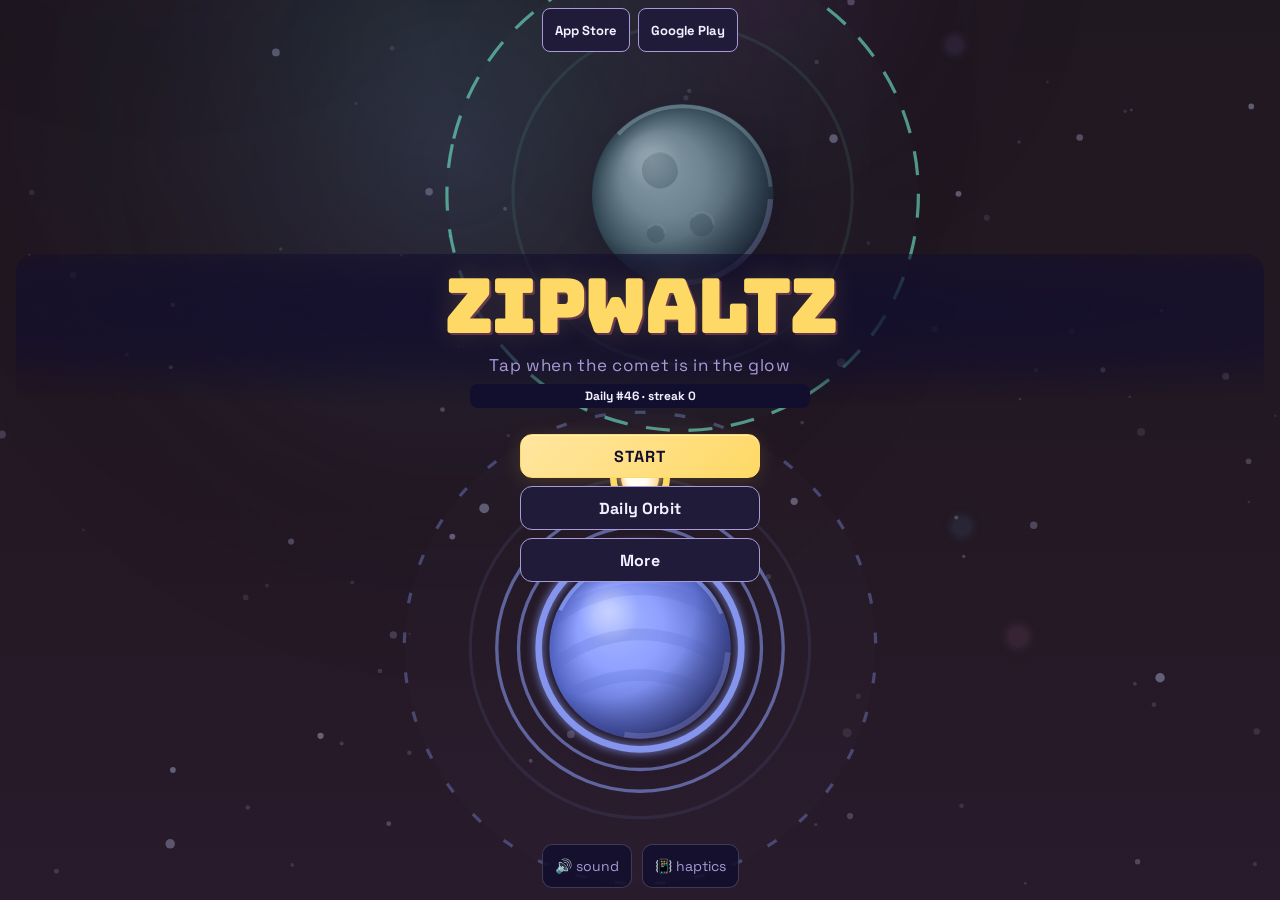
==== duel/index.html @ a34a9211 "Add the Zipwaltz duel page at /duel/ (built from slingshot-planet ca82e92) Co-Authored-By: Claude Op" ====
<!DOCTYPE html>
<html lang="en">
<head>
<meta charset="UTF-8">
<meta name="viewport" content="width=device-width, initial-scale=1.0">
<title>Zipwaltz — thread the stars</title>
<link rel="preconnect" href="https://fonts.googleapis.com">
<link href="https://fonts.googleapis.com/css2?family=Bungee&family=Space+Grotesk:wght@400;500;700&display=swap" rel="stylesheet">
<style>
  :root{
    --ink:#120E2E; --ink2:#2E1A4F;
    --gold:#FFD966; --rose:#FF6E8A; --mint:#6EE7C8; --peri:#8FA0FF; --apricot:#FFB25E;
    --void:#FF3D81;
    --text:#F3EFFF; --dim:#A99CD6;
    /* S1: robust system-font fallback stacks so the game stays readable when the web fonts are blocked/offline. */
    --font-display:'Bungee', ui-sans-serif, system-ui, 'Segoe UI', Roboto, Helvetica, Arial, sans-serif;
    --font-body:'Space Grotesk', ui-sans-serif, system-ui, 'Segoe UI', Roboto, Helvetica, Arial, sans-serif;
  }
  *{margin:0;padding:0;box-sizing:border-box}
  html,body{height:100%;overflow:hidden;background:var(--ink)}
  body{font-family:var(--font-body);color:var(--text);-webkit-user-select:none;user-select:none}
  #game{display:block;width:100vw;height:100vh;touch-action:none;cursor:pointer;-webkit-tap-highlight-color:transparent}

  #gameUI{position:fixed;pointer-events:none;container-type:size;overflow:hidden}
  [hidden]{display:none!important}
  /* Screen-reader-only status line: off screen, never a pointer or focus target. */
  .sr-only{position:absolute;width:1px;height:1px;margin:-1px;padding:0;overflow:hidden;clip:rect(0 0 0 0);clip-path:inset(50%);white-space:nowrap;border:0;pointer-events:none}
  .overlay{position:absolute;top:0;right:0;bottom:max(64px,calc(env(safe-area-inset-bottom) + 52px));left:0;display:flex;
    flex-direction:column;align-items:center;justify-content:flex-start;pointer-events:auto;
    overflow:hidden;text-align:center;padding:16px;overflow-wrap:anywhere}
  .screen-content{width:100%;flex:1 1 auto;min-height:0;overflow-y:auto;touch-action:pan-y pinch-zoom}
  .action{display:block;margin:16px auto 0;min-width:44px;min-height:44px;max-width:100%;flex:0 0 auto;
    border:1px solid var(--gold);border-radius:12px;padding:8px 24px;background:linear-gradient(135deg,#FFE6A0,var(--gold));
    color:var(--ink);font:700 16px var(--font-body);letter-spacing:.06em;text-transform:uppercase;cursor:pointer;
    box-shadow:0 4px 20px rgba(255,217,102,.14),inset 0 1px 0 rgba(255,255,255,.45)}
  .action:focus-visible{outline:2px solid var(--mint);outline-offset:2px}
  /* Dialog headings take focus on open for screen readers (A-SR11); they are not controls. */
  #settingsHeading:focus,#statsHeading:focus,#hangarHeader:focus,#moreHeading:focus{outline:none}

  .title{font-family:var(--font-display);font-size:clamp(28px,14cqw,76px);line-height:.95;
    color:var(--gold);letter-spacing:-.035em;text-shadow:0 0 28px rgba(255,217,102,.16), 2px 2px 0 rgba(255,110,138,.3)}
  .planet-label{margin-top:8px;font-size:11px;letter-spacing:.34em;color:var(--gold)}
  .keyboard-hint{animation:none;color:var(--dim)!important;font-weight:400}
  @media (hover:none) and (pointer:coarse){
    .keyboard-hint{display:none}
  }
  #retry.not-ready{opacity:.45}
  /* Supporter Pack: badge on the result card and a one-time thank-you. Looks only. */
  #supporterBadge{display:inline-block;margin-top:6px;padding:3px 10px;border-radius:999px;border:1px solid rgba(255,217,102,.55);
    color:var(--gold);font:700 12px/1.3 var(--font-body);letter-spacing:.04em;background:rgba(255,217,102,.08)}
  #supporterThanks{position:absolute;left:50%;top:40%;transform:translate(-50%,-50%);z-index:7;
    pointer-events:none;max-width:calc(100% - 32px);padding:10px 16px;border-radius:12px;border:1px solid rgba(255,217,102,.6);
    background:#120E2E;color:#F3EFFF;font:700 14px/1.35 var(--font-body);text-align:center}
  .flight-rules{margin:14px auto 0;max-width:320px;font-size:12px;line-height:1.5;color:var(--dim);text-align:left}
  .flight-rules summary{min-height:44px;display:flex;align-items:center;justify-content:center;cursor:pointer;list-style:none;color:var(--peri);border-top:1px solid rgba(143,160,255,.2)}
  .flight-rules summary::after{content:" +";margin-left:8px}
  .flight-rules[open] summary::after{content:" −"}
  .flight-rules summary:focus-visible{outline:2px solid var(--mint);outline-offset:-2px}
  .flight-rules p{margin:4px 8px 10px}
  /* The rules text wraps to the title card's width instead of widening it: without this, opening
     "Scoring & flight" raised the card's max-content width and the title grid widened the menu buttons. */
  #moreScreen .flight-rules p{contain:inline-size}
  .subtitle{margin-top:12px;font-size:clamp(12px,3.6cqw,17px);color:var(--dim);letter-spacing:.04em}
  .how{margin-top:20px;font-size:clamp(12px,4cqw,18px);line-height:1.6;font-weight:700;color:var(--text)}
  /* Rank and mission text sit on ink. Words and counts back up the ✦ mark. No motion. */
  #metaStrip{margin:8px auto 0;max-width:340px;padding:4px 8px;border-radius:8px;
    background:#120E2E;color:#F3EFFF;font-size:12px;line-height:1.35;font-weight:700;
    white-space:pre-line}
  #dailyStrip{margin:8px auto 0;max-width:340px;padding:4px 8px;border-radius:8px;
    background:#120E2E;color:#F3EFFF;font-size:12px;line-height:1.35;font-weight:700;
    white-space:pre-line}
  #shareClip[hidden]{display:none}
  #clipStatus{font:600 14px/1.2 'Space Grotesk',sans-serif;text-align:center;margin-top:8px}
  #clipStatus[hidden]{display:none}
  #daily,#more,#duelSkip,#moreBack,#share,#shareClip,#shareCardOption,#shareClipOption,#openStats,#openSettings,#openSettingsResult,#settingsBack,#statsBack{text-transform:none;letter-spacing:.01em}
  .settings-row{display:block;width:100%;min-height:44px;margin-top:8px;padding:8px 12px;border-radius:10px;cursor:pointer;
    border:1px solid #A99CD6;background:#120E2E;color:#F3EFFF;font:700 14px var(--font-body);text-align:left}
  /* Seven settings rows fit a 320x568 screen without scrolling: a slightly tighter gap on short screens. */
  @media (max-height:600px){ .settings-row{margin-top:6px} }
  .settings-row:focus-visible,#openStats:focus-visible,#openSettings:focus-visible,#openSettingsResult:focus-visible{outline:2px solid var(--mint);outline-offset:2px}
  #statsList{margin:0;white-space:pre-line;color:#F3EFFF;font-weight:700;font-size:14px;line-height:1.7;text-align:left}
  #shareToast{position:absolute;left:50%;bottom:max(72px,calc(env(safe-area-inset-bottom) + 60px));
    transform:translateX(-50%);z-index:6;pointer-events:none;padding:8px 14px;border-radius:10px;
    background:#120E2E;color:#F3EFFF;font:700 14px var(--font-body)}
  .blink{margin-top:24px;font-size:clamp(12px,3.4cqw,16px);color:var(--text);animation:blink 1.2s steps(2) infinite}
  @keyframes blink{50%{opacity:.25}}
  /* Batch C: a subtle scrim keeps the title readable over drifting background planets. */
  #titleScreen .screen-content{border-radius:18px;
    background:radial-gradient(130% 72% at 50% 34%, rgba(18,14,46,.92), rgba(18,14,46,.62) 46%, rgba(18,14,46,0) 82%)}
  #versionLabel{margin-top:10px;font-size:11px;letter-spacing:.12em;color:var(--dim);cursor:pointer;pointer-events:auto}
  /* Diagnostic FPS sits under the HUD's right column (BEST), sharing the HUD padding
     contract, so it can never cover BEST or the score column (max 72%). */
  #fpsReadout{position:absolute;top:calc(var(--hud-pad-y) + var(--best-line) + 4px);right:var(--hud-pad-x);z-index:20;pointer-events:auto;line-height:1.3;
    font-family:var(--font-body);font-size:11px;letter-spacing:.04em;color:var(--dim);
    background:rgba(18,14,46,.72);padding:2px 6px;border-radius:6px}

  #gameUI{--hud-pad-y:12px;--hud-pad-x:16px;--best-line:18px}
  #hud{position:absolute;top:0;left:0;right:0;display:flex;justify-content:space-between;align-items:flex-start;
    padding:var(--hud-pad-y) var(--hud-pad-x);pointer-events:none}
  #score{font-family:var(--font-display);font-size:clamp(24px,10cqw,48px);color:var(--text);
    text-shadow:0 2px 8px rgba(18,14,46,.9);font-variant-numeric:tabular-nums}
  #combo{font-family:var(--font-display);font-size:clamp(12px,4.5cqw,22px);color:var(--gold);min-height:1.4em}
  /* Tier color is backed up by glyph and size. The chip keeps dimmed text on ink. */
  #combo:not(:empty){display:inline-block;padding:0 4px;border-radius:4px;background:#120E2E;text-shadow:0 1px 0 #120E2E}
  #combo[data-tier="white"]{color:#FFFFFF}
  #combo[data-tier="white"]::before{content:'● '}
  #combo[data-tier="gold"]{color:#FFD966;font-size:clamp(13px,5cqw,25px)}
  #combo[data-tier="gold"]::before{content:'▲ '}
  #combo[data-tier="pink"]{color:#FFD0DC;font-size:clamp(15px,5.6cqw,28px)}
  #combo[data-tier="pink"]::before{content:'✦ '}
  #hud > div:first-child{min-width:0;max-width:72%}
  #height{font-family:var(--font-body);font-size:12px;color:var(--mint);min-height:1em;letter-spacing:.02em;
    text-shadow:0 0 4px #120E2E, 0 1px 0 #120E2E}
  #hint{font-family:var(--font-body);font-size:11px;line-height:1.15;color:var(--dim);margin-top:2px;
    text-shadow:0 0 4px #120E2E, 0 1px 0 #120E2E}
  /* Flick hint (1.3): one time, after the first miss. Low on the playfield, clear of the HUD. Not a control. */
  #flickHint{position:absolute;left:50%;transform:translateX(-50%);bottom:22%;max-width:calc(100% - 32px);
    font-family:var(--font-body);font-weight:700;font-size:12px;line-height:1.2;white-space:nowrap;
    color:#F3EFFF;background:rgba(18,14,46,.92);border:1px solid rgba(110,231,200,.8);border-radius:6px;
    padding:3px 8px;text-shadow:0 1px 0 #120E2E;pointer-events:none}
  /* T1 tutorial: the current beat's line and Skip, low on the playfield (beat 1: higher, see below). */
  #tutorialCue{position:absolute;left:50%;transform:translateX(-50%);bottom:14%;max-width:calc(100% - 32px);
    display:flex;align-items:center;gap:8px;width:max-content;font-family:var(--font-body);font-weight:700;font-size:14px;line-height:1.25;
    color:#F3EFFF;background:rgba(18,14,46,.92);border:1px solid rgba(110,231,200,.8);border-radius:8px;
    padding:6px 6px 6px 12px;text-shadow:0 1px 0 #120E2E;pointer-events:none}
  #tutorialCue[hidden]{display:none}
  #tutorialCue[data-beat="1"]{top:30%;bottom:auto} /* beat 1: above the starting orbit and the arc label on the glow */
  /* B4c duel: the challenge line on the title and the sprint clock in the HUD. */
  #duelStrip{margin-top:8px;font-family:var(--font-body);font-weight:700;font-size:14px;line-height:1.3;color:#FFD2A8;
    text-align:center;overflow-wrap:anywhere}
  #duelLead{font-family:var(--font-body);font-weight:700;font-size:13px;color:#FF9FB0}
  #duelLead[data-ahead="1"]{color:#6EE7C8}
  #duelClock{font-family:var(--font-body);font-weight:700;font-size:14px;color:#FFD2A8;font-variant-numeric:tabular-nums}
  #tutorialText{flex:1 1 auto;min-width:0;overflow-wrap:anywhere}
  #tutorialSkip{flex:0 0 auto}
  html:not([lang="en"]) #moreScreen .more-actions #howToPlay{white-space:normal;line-height:1.15}
  #tutorialSkip{pointer-events:auto;font:inherit;font-size:13px;color:#F3EFFF;background:transparent;
    border:1px solid rgba(243,239,255,.5);border-radius:6px;padding:6px 12px;min-height:44px;min-width:44px;white-space:nowrap;cursor:pointer}
  /* Quiet early notice only. No pulse. Sits under the hint and does not take pointer or focus. */
  #voidCue{display:inline-block;margin-top:3px;padding:1px 6px;border-radius:5px;max-width:100%;
    font-family:var(--font-body);font-weight:700;font-size:11px;line-height:1.15;letter-spacing:.02em;
    color:#F3EFFF;background:rgba(18,14,46,.92);border:1px solid rgba(255,61,129,.9);
    text-shadow:0 1px 0 #120E2E;pointer-events:none;white-space:nowrap}
  /* Control clearance measures the possible warning before cue visibility changes. */
  #hud.reserve-void #voidCue[hidden]{display:inline-block!important;visibility:hidden}
  #best{font-size:13px;color:var(--dim);text-align:right}
  /* Same ink halo as #hint: --dim BEST stays readable when a bright planet drifts behind it. */
  #hud #best{text-shadow:0 0 4px #120E2E, 0 1px 0 #120E2E}
  /* Checkpoint chip. Words plus a diamond; #F3EFFF on #120E2E is about 15:1. Not a control. */
  #checkpointHud,#checkpointResult{order:7;font-family:var(--font-body);font-weight:700;font-size:12px;line-height:1.3;
    color:#F3EFFF;background:#120E2E;border:1px solid #F3EFFF;border-radius:5px;padding:2px 6px;
    pointer-events:none;max-width:100%}
  #checkpointHud{display:inline-block;margin-top:3px}
  #checkpointResult{display:inline-block;margin-top:6px}
  #checkpointHud::before,#checkpointResult::before{content:"◆ "}
  #hangar{text-transform:none;letter-spacing:.01em;min-width:44px;min-height:44px}
  #hangarBack{text-transform:none;letter-spacing:.01em;min-width:44px;min-height:44px}
  /* Hangar copy sits on ink. ✦ is backed up by the word stardust in the button name. */
  #hangarHeader{margin:0 0 8px;padding:6px 8px;border-radius:8px;background:#120E2E;color:#F3EFFF;
    font-size:14px;line-height:1.35;font-weight:700}
  #hangarList{display:flex;flex-direction:column;gap:6px;text-align:left}
  .hangar-note{margin:4px 0;color:#F3EFFF;font-size:12px;line-height:1.3;font-weight:700}
  /* 1.5 lane 23: the theme preview is a mini run sky. Hover or focus redraws it; it never buys or equips. */
  .hangar-preview{margin:0 0 6px}
  #hangarPreviewCanvas{display:block;width:100%;max-width:none;height:auto;aspect-ratio:240/72;border-radius:8px;border:1px solid #A99CD6;margin:0 auto}
  .hangar-kind{margin-top:8px;color:#F3EFFF;font-size:11px;font-weight:700;letter-spacing:.14em;text-transform:uppercase}
  .hangar-row{display:flex;align-items:center;gap:8px;min-height:44px}
  .hangar-name{flex:1 1 auto;min-width:0;color:#F3EFFF;font-size:14px;line-height:1.3;font-weight:700}
  .hangar-gate,.hangar-cost{flex:0 0 auto;color:#F3EFFF;font-size:12px;line-height:1.3;font-weight:700}
  .hangar-act{flex:0 0 auto;min-width:72px;min-height:44px;padding:8px 12px;border-radius:10px;cursor:pointer;
    border:1px solid #FFD966;background:#211B3A;color:#F3EFFF;font:700 14px var(--font-body)}
  .hangar-act:disabled{background:#120E2E;border-color:#A99CD6;color:#F3EFFF;cursor:default}
  .hangar-act:focus-visible{outline:2px solid var(--mint);outline-offset:2px}
  #missionResults{white-space:pre-line;margin-top:6px;padding:6px 8px;border-radius:8px;
    background:#120E2E;color:#F3EFFF;font-weight:700}
  /* Corner chips sit on ink glass so --dim text stays >= 4.5:1 even over the brightest planet. */
  /* B7 browser duel page: store buttons at the top, off the playfield controls; hidden in the app and during a run. */
  #getApp{position:fixed;z-index:30;top:max(8px,env(safe-area-inset-top));left:50%;transform:translateX(-50%);display:flex;gap:8px}
  #getApp[hidden]{display:none}
  #getApp a{font-family:var(--font-body);font-weight:700;font-size:13px;color:#F3EFFF;text-decoration:none;
    background:#211B3A;border:1px solid var(--dim);border-radius:8px;padding:10px 12px;min-height:44px;box-sizing:border-box;display:flex;align-items:center;white-space:nowrap}
  #getApp a[data-first="1"]{border-color:#FFD966;color:#FFD966}
  #mute{position:absolute;bottom:max(12px,env(safe-area-inset-bottom));left:max(12px,env(safe-area-inset-left));
    min-width:44px;min-height:44px;pointer-events:auto;background:rgba(18,14,46,.86);
    border:1px solid rgba(255,255,255,.18);color:var(--dim);border-radius:10px;padding:8px 12px;
    font-family:var(--font-body);font-size:14px;cursor:pointer;z-index:5}
  #mute:hover{color:var(--text)}
  #mute:focus-visible{outline:2px solid var(--mint);outline-offset:2px}
  /* Title, results and Hangar only. Hidden during a run so it is not a second input. */
  #haptics{position:absolute;bottom:max(12px,env(safe-area-inset-bottom));left:calc(max(12px, env(safe-area-inset-left)) + 118px);
    min-width:44px;min-height:44px;pointer-events:auto;background:rgba(18,14,46,.86);
    border:1px solid rgba(255,255,255,.18);color:var(--dim);border-radius:10px;padding:8px 12px;
    font-family:var(--font-body);font-size:14px;cursor:pointer;z-index:5}
  #haptics:hover{color:var(--text)}
  #haptics:focus-visible{outline:2px solid var(--mint);outline-offset:2px}
  #pause{position:absolute;bottom:max(12px,env(safe-area-inset-bottom));right:max(12px,env(safe-area-inset-right));
    min-width:44px;min-height:44px;pointer-events:auto;z-index:5;border-radius:10px;
    background:#211B3A;border:1px solid var(--dim);color:var(--text);padding:8px 12px;cursor:pointer}
  #pause:focus-visible{outline:2px solid var(--mint);outline-offset:2px}

  .panel{background:linear-gradient(155deg,rgba(31,24,60,.98),rgba(18,14,46,.96));border:1px solid rgba(143,160,255,.28);border-radius:20px;
    width:100%;max-width:420px;min-width:0;margin-left:auto;margin-right:auto;padding:16px 20px;backdrop-filter:blur(6px);box-shadow:0 20px 60px rgba(0,0,0,.5)}
  .go-title{font-family:var(--font-display);font-size:clamp(18px,7cqw,34px);line-height:1.15;color:var(--rose);
    letter-spacing:.025em;text-shadow:0 2px 8px rgba(0,0,0,.4)}
  .go-score{font-family:var(--font-display);font-size:clamp(32px,16cqw,66px);line-height:1.1;color:var(--gold);margin-top:6px;font-variant-numeric:tabular-nums}
  .go-line{display:grid;gap:6px;margin-top:6px;color:var(--dim);font-size:clamp(12px,3.6cqw,17px)}
  .go-line b{color:var(--mint)}
  .newbest{margin-top:6px;font-family:var(--font-display);color:var(--mint);font-size:clamp(14px,4cqw,20px);
    animation:blink 1s steps(2) infinite}
  #gameOverScreen .blink{margin-top:12px}

  @container (max-height: 420px){
    .overlay{padding:8px 12px}
    .title{font-size:28px}
    .subtitle,.how,.blink{margin-top:6px;font-size:12px;line-height:1.2}
    .panel{padding:10px}
    .go-title{font-size:18px}
    .go-score{font-size:32px;margin-top:4px}
    .go-line{gap:3px;margin-top:4px;font-size:12px}
    .newbest{margin-top:4px;font-size:14px}
    .action{margin-top:8px;padding:6px 12px}
    #voidCue{margin-top:2px;padding:0 5px;font-size:11px}
  }
  @container (max-height: 280px){
    .overlay{padding:4px 8px}
    .title{font-size:20px}
    #titleScreen .title{font-size:11px;line-height:1;letter-spacing:0}
    #titleScreen .title br{display:none}
    #titleScreen .planet-label{display:none}
    #moreScreen .how{margin-top:2px;font-size:11px;line-height:1}
    #moreScreen .flight-rules{margin-top:8px}
    .subtitle,.how,.blink{margin-top:2px;font-size:11px;line-height:1.15}
    .panel{padding:6px 8px}
    .go-title{font-size:14px}
    .go-score{font-size:22px;margin-top:2px}
    .go-line{gap:2px;margin-top:2px;font-size:11px}
    .newbest{margin-top:2px;font-size:12px}
    .action{margin-top:4px;padding:4px 10px;font-size:14px}
    #score{font-size:18px;line-height:1}
    #combo{min-height:1em;line-height:1.1}
    #combo:empty{min-height:0}
    #hud{flex-direction:column;align-items:stretch;padding:4px 4px 0}
    #hud > div:first-child{display:contents;max-width:none}
    #score{order:1}
    #best{position:static;order:2;width:auto;max-width:100%;margin-top:2px;white-space:normal;font-size:11px;line-height:1.15;text-align:left}
    #combo{order:3;margin-top:2px}
    #combo:empty{margin-top:0}
    #height{order:4;margin-top:2px}
    #hint{order:5;margin-top:1px}
    #voidCue{order:6;display:block;width:max-content;max-width:100%;margin-top:4px;padding:2px 4px;font-size:11px;line-height:1.05;letter-spacing:0}
    #hud.reserve-void #voidCue[hidden]{display:block!important}
    #hud #best,#hud #height{display:none}
  }
  /* Without container queries/units (e.g. Chrome < 105) the cqw sizes above are dropped. Rebuild them from
     the fitted playfield: its width is min(100vw, 60vh) at the fixed 480x800 aspect, and its height is at most
     420px/280px when the viewport is that short or at most 252px/168px wide. Modern engines skip this block. */
  @supports not (container-type: inline-size){
    .title{font-size:clamp(28px,min(14vw,8.4vh),76px)}
    .subtitle{font-size:clamp(12px,min(3.6vw,2.16vh),17px)}
    .how{font-size:clamp(12px,min(4vw,2.4vh),18px)}
    .blink{font-size:clamp(12px,min(3.4vw,2.04vh),16px)}
    #score{font-size:clamp(24px,min(10vw,6vh),48px)}
    #combo{font-size:clamp(12px,min(4.5vw,2.7vh),22px)}
    .go-title{font-size:clamp(18px,min(7vw,4.2vh),34px)}
    .go-score{font-size:clamp(32px,min(16vw,9.6vh),66px)}
    .go-line{font-size:clamp(12px,min(3.6vw,2.16vh),17px)}
    .newbest{font-size:clamp(14px,min(4vw,2.4vh),20px)}
    @media (max-height: 420px),(max-width: 252px){
      .overlay{padding:8px 12px}
      .title{font-size:28px}
      .subtitle,.how,.blink{margin-top:6px;font-size:12px;line-height:1.2}
      .panel{padding:10px}
      .go-title{font-size:18px}
      .go-score{font-size:32px;margin-top:4px}
      .go-line{gap:3px;margin-top:4px;font-size:12px}
      .newbest{margin-top:4px;font-size:14px}
      .action{margin-top:8px;padding:6px 12px}
      #voidCue{margin-top:2px;padding:0 5px;font-size:11px}
    }
    @media (max-height: 280px),(max-width: 168px){
      .overlay{padding:4px 8px}
      .title{font-size:20px}
    #titleScreen .title{font-size:11px;line-height:1;letter-spacing:0}
    #titleScreen .title br{display:none}
    #titleScreen .planet-label{display:none}
    #moreScreen .how{margin-top:2px;font-size:11px;line-height:1}
    #moreScreen .flight-rules{margin-top:8px}
      .subtitle,.how,.blink{margin-top:2px;font-size:11px;line-height:1.15}
      .panel{padding:6px 8px}
      .go-title{font-size:14px}
      .go-score{font-size:22px;margin-top:2px}
      .go-line{gap:2px;margin-top:2px;font-size:11px}
      .newbest{margin-top:2px;font-size:12px}
      .action{margin-top:4px;padding:4px 10px;font-size:14px}
      #score{font-size:18px;line-height:1}
      #combo{min-height:1em;line-height:1.1}
      #combo:empty{min-height:0}
      #hud{flex-direction:column;align-items:stretch;padding:4px 4px 0}
      #hud > div:first-child{display:contents;max-width:none}
      #score{order:1}
      #best{position:static;order:2;width:auto;max-width:100%;margin-top:2px;white-space:normal;font-size:11px;line-height:1.15;text-align:left}
      #combo{order:3;margin-top:2px}
      #combo:empty{margin-top:0}
      #height{order:4;margin-top:2px}
      #hint{order:5;margin-top:1px}
      #voidCue{order:6;display:block;width:max-content;max-width:100%;margin-top:4px;padding:2px 4px;font-size:11px;line-height:1.05;letter-spacing:0}
      #hud.reserve-void #voidCue[hidden]{display:block!important}
      #hud #best,#hud #height{display:none}
    }
  }
  /* Batch C: keep Resume clear of the orbit area (comet + release arrow) while staying a 44px tap target. */
  #resumeScreen #resume{position:static;margin:0}
  /* F1b: no held card. The overlay stays transparent so the frozen world remains visible. */
  #resumeScreen{background:rgba(18,14,46,.6);gap:12px;justify-content:center}
  #resumeScreen #returnTitle.secondary{margin-top:12px;padding:10px 16px;background:rgba(18,14,46,.88);
    border:1.5px solid rgba(255,217,102,.7);color:#FFF4D6;box-shadow:none;font-size:15px;font-weight:600;
    letter-spacing:.04em}
  @media (prefers-reduced-motion: reduce){
    .blink,.newbest{animation:none}
  }
  /* L27: overlays fade and lift in (180 ms); a card closing back to the title or game fades out (120 ms). A replaced card is hidden at once. The hidden attribute, inert and
     aria-hidden still change at once; data-leaving only keeps the outgoing card drawn for its fade.
     Reduce Motion (OS) keeps the fade and drops the lift. Reduced effects (#gameUI.fx-reduced) is instant. */
  /* The lifted card starts at 85% so text behind it never reads through; Reduce Motion fades from 0 (ovInFade). */
  @keyframes ovIn{from{opacity:.85;transform:translateY(8px)}to{opacity:1;transform:none}}
  @keyframes ovInFade{from{opacity:0}to{opacity:1}}
  @keyframes ovOut{from{opacity:1;transform:none}to{opacity:0;transform:translateY(8px)}}
  @keyframes ovOutFade{from{opacity:1}to{opacity:0}}
  .overlay:not([hidden]){animation:ovIn 180ms ease-out backwards}
  .overlay[data-leaving]{display:flex!important;pointer-events:none;animation:ovOut 120ms ease-in forwards}
  @media (prefers-reduced-motion: reduce){
    .overlay:not([hidden]){animation-name:ovInFade}
    .overlay[data-leaving]{animation-name:ovOutFade}
  }
  #gameUI.fx-reduced .overlay:not([hidden]){animation:none}
  #gameUI.fx-reduced .overlay[data-leaving]{display:none!important}
  /* Final scorecard: steady hierarchy, without changing controls or game state. */
  #gameOverScreen .go-title{font-size:22px;font-size:clamp(16px,5cqw,22px);line-height:1.2}
  .result-score-label{margin-top:12px;color:var(--dim);font-size:11px;line-height:1.3;letter-spacing:.14em;font-weight:700}
  #gameOverScreen .go-score{margin-top:2px}
  #gameOverScreen .go-line{gap:12px;margin-top:10px}
  .result-best{font-size:14px;line-height:1.4}
  .result-goal{padding:8px 10px;border-radius:10px;background:rgba(110,231,200,.08);border:1px solid rgba(110,231,200,.28);
    color:var(--text);font-size:16px;line-height:1.35;font-weight:700}
  /* Details: everything else from the run, collapsed by default (1.2 prototype). */
  .result-details{margin-top:10px;text-align:center}
  .result-details > summary{display:inline-block;line-height:42px;box-sizing:border-box;min-height:44px;min-width:44px;
    padding:0 14px;border-radius:10px;cursor:pointer;color:var(--text);font-size:14px;font-weight:700;
    background:#211B3A;border:1px solid rgba(169,156,214,.55);list-style:none}
  .result-details > summary::-webkit-details-marker{display:none}
  .result-details > summary{white-space:nowrap}
  .result-cue{color:var(--mint);font-weight:600}
  .result-details > summary::after{content:" ▾";white-space:pre}
  .result-details[open] > summary::after{content:" ▴"}
  .result-details > summary:focus-visible{outline:2px solid var(--mint);outline-offset:2px}
  .result-metrics{display:grid;grid-template-columns:repeat(2,minmax(0,1fr));gap:8px}
  .result-metric{display:flex;flex-direction:column;align-items:center;gap:4px;min-width:0;padding:10px 6px;
    background:rgba(143,160,255,.045);border:1px solid rgba(143,160,255,.16);border-radius:10px}
  .result-metric-label{font-size:11px;line-height:1.3}
  .result-metric b{font-size:22px;line-height:1.2;font-variant-numeric:tabular-nums;overflow-wrap:anywhere}
  .result-breakdown{font-size:11px;line-height:1.5}
  #gameOverScreen .newbest{animation:none;padding:4px 8px;border-radius:8px;
    background:rgba(110,231,200,.07);font-size:14px;line-height:1.3}
  #gameOverScreen .blink{animation:none;font-size:11px;line-height:1.4;color:var(--dim)}
  .constellation-name{margin-top:8px;color:var(--gold);font-family:var(--font-display);font-size:14px;line-height:1.35;letter-spacing:.02em}
  /* 1.2 prototype: the name is one quiet line on the front card. 1.4: that line is the song title and the
     thumbnail under it is the replay, so both sit on the front card (the replay is tapped to skip). */
  #gameOverScreen .constellation-name{margin-top:4px;font-size:12px;opacity:.85;white-space:nowrap;overflow:hidden;text-overflow:ellipsis}
  #gameOverScreen .constellation-name:empty{display:none}
  /* Daily runs: "DAILY #N · RUN SCORE" on the label line, so it costs no height. */
  .result-daily{color:var(--text);text-transform:uppercase}
  .result-daily::after{content:" · ";color:var(--dim)}
  #constellationThumb{display:block;max-width:100%;height:auto;margin:8px auto 0;background:transparent}
  /* Result actions share one row so the card keeps its height on short phones. */
  #gameOverScreen{display:grid;grid-template-columns:repeat(3,auto);grid-template-rows:minmax(0,1fr) auto;
    justify-content:center;align-items:end;column-gap:8px}
  #gameOverScreen .screen-content{grid-column:1/-1;align-self:stretch}
  #gameOverScreen .action{margin:10px 0 0;padding:8px 14px;white-space:nowrap}
  @container (max-width:360px){
    #gameOverScreen{column-gap:8px}
    #gameOverScreen .action{padding:8px 10px;font-size:14px}
  }
  #hud > #best{line-height:var(--best-line)}
  /* iOS app: SwiftUI pins Customize at safe-area top + 10pt, about
     40pt tall, whenever no run is active (SlingshotPlanetApp.swift canCustomize).
     #gameUI already starts below the safe-area top, so menus reserve that bar here. */
  /* 56px is an ESTIMATE (10pt offset + ~40pt subheadline button + gap); Swift posts no
     geometry to the page, so there is no measured contract to read. */
  html.native-shell .overlay{padding-top:calc(16px + var(--native-top-bar,56px))}
  /* Results: keep the diagnostic FPS off the results card (Share lives on the card). */
  #gameOverScreen:not([hidden]) ~ #fpsReadout{visibility:hidden}
  /* 1.3 minimal title: logo, one line, the Daily streak, then Start, Daily and More in one column.
     Everything else lives on More. Targets stay >=44px; the buttons never change width with content. */
  #titleScreen{justify-content:center}
  #titleScreen .screen-content{flex:0 1 auto}
  #titleScreen .action{margin:8px auto 0;width:min(100%,240px)}
  #titleScreen #start{margin-top:16px}
  #moreScreen .more-actions{display:grid;grid-template-columns:repeat(2,minmax(0,1fr));gap:8px;width:100%;max-width:340px;margin:12px auto 0}
  #moreScreen .more-actions .action{margin:0;width:100%;max-width:none}
  #moreScreen .more-actions .action{padding:8px 6px;font-size:14px;white-space:nowrap}
  /* Short screens: More keeps every row on one screen (320x568) with tighter spacing. */
  @media (max-height:600px){
    #moreScreen .panel{padding:8px 10px}
    #moreScreen #metaStrip{margin-top:4px;line-height:1.25}
    #moreScreen #dailyDetail{margin-top:4px;font-size:12px;line-height:1.3}
    #moreScreen .flight-rules{margin-top:6px}
    #moreScreen .how{margin-top:6px;font-size:11px;line-height:1.3}
    #moreScreen .keyboard-hint{margin-top:4px}
    #moreScreen .more-actions{margin-top:8px;gap:6px}
    #moreScreen #versionLabel{margin-top:4px}
  }
  #hangar,#daily,#more,#duelSkip,#openStats,#openSettings{background:#211B3A;border-color:var(--dim);color:var(--text);box-shadow:none}
  @container (max-width:260px){
    #gameOverScreen{grid-template-columns:auto;row-gap:0}
  }
  /* 1.0 polish: short phones (375x667, 320x568) keep the whole result card on screen. */
  @container (max-height:700px){
    #constellationThumb{max-height:56px;width:auto;margin-top:4px}
    .constellation-name{margin-top:4px}
    .result-score-label{margin-top:6px}
    #gameOverScreen .go-score{font-size:clamp(28px,12cqw,48px);line-height:1.05}
    #gameOverScreen .go-line{gap:6px;margin-top:6px}
    .result-metric{padding:6px 4px;gap:2px}
    .result-metric b{font-size:18px}
    #missionResults{margin-top:4px;padding:4px 8px;line-height:1.3}
  }
  @container (max-height:600px){
    /* Simple results (1.2 prototype): room for the front name line plus NEW BEST at 320x568. */
    #gameOverScreen .constellation-name{margin-top:2px;line-height:1.2}
    .result-goal{padding:5px 10px}
    .result-details{margin-top:4px}
    #checkpointResult{margin-top:2px}
    #supporterBadge{margin-top:2px}
    /* Checkpoint run and Supporter together: the checkpoint note ("Checkpoint run · score x0.5")
       already labels the score, so "RUN SCORE" gives way. iOS 16+ and current browsers support :has(). */
    #gameOverScreen .panel:has(#checkpointResult:not([hidden])):has(#supporterBadge:not([hidden])) .result-score-label{display:none}
    #gameOverScreen .panel:has(#checkpointResult:not([hidden])):has(#supporterBadge:not([hidden])) .newbest{padding:0 6px}
    #constellationThumb{max-height:28px}
    #missionResults{line-height:1.2}
    #gameOverScreen .go-title{font-size:16px}
    #gameOverScreen .go-score{font-size:30px}
    .result-score-label{margin-top:2px}
    #gameOverScreen .go-line{gap:3px;margin-top:3px}
    #gameOverScreen .newbest{padding:2px 6px;font-size:12px}
    .result-metric{padding:4px}
    .result-metric b{font-size:16px}
    #gameOverScreen .blink{margin-top:4px}
    /* Short cards: "Tap Retry to play again" repeats the Retry button right below, so it gives way. */
    #gameOverScreen .blink{display:none}
  }
  /* The song title: the name ellipsizes; the tail (key and note count) always shows. */
  #gameOverScreen .song-title{display:flex;align-items:baseline;justify-content:center;min-width:0}
  #gameOverScreen .song-title .constellation-name{min-width:0;flex:0 1 auto}
  #gameOverScreen .song-tail{flex:0 0 auto;white-space:nowrap;font-family:var(--font-display);font-size:inherit}
  #gameOverScreen #finalScore{overflow:hidden;white-space:nowrap}
  /* Native share clip (#214): Share opens a two-option chooser above the button row, not a fourth button. */
  #gameOverScreen #shareChooser{position:absolute;left:50%;bottom:96px;transform:translateX(-50%);display:flex;flex-direction:column;gap:8px;width:min(220px,80%);z-index:3}
  #gameOverScreen #shareChooser[hidden]{display:none}
  #gameOverScreen #shareChooser .action{margin:0;width:100%}
  #gameOverScreen #shareClip{position:absolute;left:50%;bottom:96px;transform:translateX(-50%);width:min(220px,80%);margin:0;z-index:3}
  #gameOverScreen #shareClip[hidden]{display:none}
  #gameOverScreen #clipStatus{position:absolute;left:50%;bottom:62px;transform:translateX(-50%);margin:0;white-space:nowrap;z-index:3;font:600 13px/1.2 'Space Grotesk',sans-serif}
  /* The score and the replay sit side by side on every card: a hero row. The replay is 120 px tall on tall
     cards and 96 px on short ones (below). */
  #gameOverScreen .result-hero{display:flex;align-items:center;justify-content:center;gap:10px;margin-top:2px}
  #gameOverScreen .result-hero-score{flex:1 1 0;min-width:0;white-space:nowrap}
  #gameOverScreen #constellationThumb{display:block;flex:0 0 auto;width:auto;max-width:none;height:120px;max-height:120px;margin:0;border-radius:10px}
  @container (max-height:700px){
    #gameOverScreen .result-goal{padding:2px 10px}
    #gameOverScreen #constellationThumb{flex:0 0 auto;width:auto;max-width:none;height:96px;max-height:96px;margin:0}
    #gameOverScreen .result-best{font-size:12px;white-space:nowrap}
    #gameOverScreen #finalBestLabel{display:none}
    #gameOverScreen .result-best::before{content:"best"}
    #gameOverScreen .constellation-name{font-size:14px;opacity:1}
  }
  @container (max-height:420px){
    #gameOverScreen .go-title{font-size:18px}
    .result-score-label{margin-top:6px;font-size:11px}
    #gameOverScreen .go-line{gap:6px;margin-top:6px}
    .result-metric{padding:6px 4px;gap:2px}
    .result-metric b{font-size:18px}
    #gameOverScreen .newbest{font-size:12px;padding:2px 6px}
    #gameOverScreen .blink{margin-top:6px}
  }
  @container (max-height:280px){
    #gameOverScreen .go-title{font-size:12px}
    .result-score-label{margin-top:3px}
    #gameOverScreen .go-line{gap:3px;margin-top:3px}
    .result-metrics{grid-template-columns:minmax(0,1fr);gap:2px}
    .result-metric{flex-direction:row;justify-content:space-between;padding:2px 4px;border-radius:4px}
    .result-metric b{font-size:12px}
    .result-best,.result-metric-label,.result-breakdown{font-size:11px}
    #gameOverScreen .newbest{font-size:11px}
    #gameOverScreen .blink{margin-top:4px}
  }
  /* ---- 1.5 UI pass (2026-10-25): layout and labels only. No gameplay, save or ID changes. ---- */
  /* A. Results actions: Retry, Share and Settings are three equal columns with one gap and one height,
     aligned to the card's edges. The gear is text-presentation (U+FE0E), so iOS cannot draw a colour emoji. */
  #gameOverScreen{grid-template-columns:repeat(3,minmax(0,1fr));column-gap:8px}
  #gameOverScreen #retry,#gameOverScreen #share,#gameOverScreen #openSettingsResult{width:100%;min-width:0;max-width:none;margin:10px 0 0;padding:8px 4px;font-size:14px;white-space:nowrap;align-self:stretch}
  #gameOverScreen #share,#gameOverScreen #openSettingsResult{text-transform:none;letter-spacing:.01em}
  @container (max-width:260px){ #gameOverScreen{grid-template-columns:auto} }
  /* Sound and Haptics sit centred as one pair on the title, Hangar and results (both hidden during a run). */
  #chips{position:absolute;left:0;right:0;bottom:max(12px,env(safe-area-inset-bottom));z-index:5;
    display:flex;justify-content:center;align-items:flex-end;gap:10px;pointer-events:none}
  #chips > #mute,#chips > #haptics{position:static;left:auto;bottom:auto;pointer-events:auto}
  /* B. The constellation name gets its own line and wraps at word breaks; the key and catches sit on the next line, smaller. */
  #gameOverScreen .song-title{display:block;min-width:0}
  #gameOverScreen .song-title .constellation-name{white-space:normal;overflow:visible;text-overflow:clip;overflow-wrap:break-word;opacity:1}
  #gameOverScreen .song-tail{display:block;margin-top:2px;font-family:var(--font-body);font-size:11px;line-height:1.3;font-weight:700;letter-spacing:.02em;color:var(--dim);white-space:normal;overflow-wrap:break-word}
  /* C/D. Scrolling cards: the card is its own scroll box, so its rounded corners stay on screen at both ends.
     A soft edge shows only where there is more to scroll (class set by syncScrollFades). */
  #hangarScreen .screen-content,#settingsScreen .screen-content,#moreScreen .screen-content,#gameOverScreen .screen-content{overflow:visible;display:flex;flex-direction:column;min-height:0}
  /* The panel is the opaque card: background, border and 20px corners never move or fade. Only the inner
     .card-scroll scrolls, and only the scroller is masked. */
  #hangarScreen .panel,#settingsScreen .panel,#moreScreen .panel,#gameOverScreen .panel{flex:0 1 auto;min-height:0;max-height:100%;overflow:hidden;display:flex;flex-direction:column}
  #hangarScreen .card-scroll,#settingsScreen .card-scroll,#moreScreen .card-scroll,#gameOverScreen .card-scroll{flex:0 1 auto;min-height:0;overflow-y:auto;overscroll-behavior:contain;touch-action:pan-y}
  .card-scroll.fade-top{-webkit-mask-image:linear-gradient(to bottom,transparent,#000 22px);mask-image:linear-gradient(to bottom,transparent,#000 22px)}
  .card-scroll.fade-bottom{-webkit-mask-image:linear-gradient(to bottom,#000 calc(100% - 22px),transparent);mask-image:linear-gradient(to bottom,#000 calc(100% - 22px),transparent)}
  .card-scroll.fade-top.fade-bottom{-webkit-mask-image:linear-gradient(to bottom,transparent,#000 22px,#000 calc(100% - 22px),transparent);mask-image:linear-gradient(to bottom,transparent,#000 22px,#000 calc(100% - 22px),transparent)}
  /* E. Hangar theme preview: full list width, centred (the canvas keeps its 240:72 ratio). */
  #hangarPreviewCanvas{width:100%;max-width:none;margin:0 auto}
  /* F. Pause: the scrim dims the playfield; Resume, Sound and End run form one centred column of equal widths. */
  #resumeScreen > .action{margin:0;width:min(100%,240px)}
  #resumeScreen #returnTitle.secondary{white-space:nowrap;line-height:1.25}
  /* The scrim covers the whole viewport, edge to edge; the buttons keep clear of the bottom safe area. */
  #resumeScreen{bottom:0;padding-bottom:calc(16px + env(safe-area-inset-bottom))}
  #resumeScreen #pausedHeading{margin:0 0 4px}
  /* G. More: Settings spans the full row under Hangar and Stats; the Daily line matches the Rank block above it. */
  #moreScreen .more-actions #openSettings{grid-column:1/-1}
  #moreScreen #metaStrip,#moreScreen #dailyDetail{font-family:var(--font-body);font-size:12px;font-weight:700;line-height:1.3}
  /* The Daily line keeps its break: "... streak 0" then "New sky at ..." on the next line. */
  #moreScreen #dailyDetail{white-space:pre-line}
  /* H. The title panel starts above the ZIPWALTZ letters and holds them with padding. */
  #titleScreen .screen-content{padding:16px 12px 10px}
  @supports not (container-type:inline-size){
    #gameOverScreen .go-title{font-size:clamp(16px,min(5vw,3vh),22px)}
    @media (max-height:420px),(max-width:252px){
      #gameOverScreen .go-title{font-size:18px}
      .result-score-label{margin-top:6px;font-size:11px}
      #gameOverScreen .go-line{gap:6px;margin-top:6px}
      .result-metric{padding:6px 4px;gap:2px}
      .result-metric b{font-size:18px}
      #gameOverScreen .newbest{font-size:12px;padding:2px 6px}
      #gameOverScreen .blink{margin-top:6px}
    }
    @media (max-height:280px),(max-width:168px){
      #gameOverScreen .go-title{font-size:12px}
      .result-score-label{margin-top:3px}
      #gameOverScreen .go-line{gap:3px;margin-top:3px}
      .result-metrics{grid-template-columns:minmax(0,1fr);gap:2px}
      .result-metric{flex-direction:row;justify-content:space-between;padding:2px 4px;border-radius:4px}
      .result-metric b{font-size:12px}
      .result-best,.result-metric-label,.result-breakdown{font-size:11px}
      #gameOverScreen .newbest{font-size:11px}
      #gameOverScreen .blink{margin-top:4px}
    }
  }
  /* lane 31: Japanese uses system CJK fallbacks after the Latin web fonts (device check: WKWebView). */
  html:lang(ja){--font-display:'Bungee','Hiragino Sans','Hiragino Kaku Gothic ProN','Noto Sans JP','Yu Gothic',ui-sans-serif,system-ui,sans-serif;--font-body:'Space Grotesk','Hiragino Sans','Hiragino Kaku Gothic ProN','Noto Sans JP','Yu Gothic',ui-sans-serif,system-ui,sans-serif}
  /* lane 31: draft translations run longer than English. Non-English result text may wrap; English keeps its layout. */
  html:not([lang="en"]) #gameOverScreen .go-title,html:not([lang="en"]) .result-details > summary{white-space:normal;overflow-wrap:anywhere}
  html:not([lang="en"]) .result-details > summary{height:auto;line-height:1.25;padding:10px 0}
  html:not([lang="en"]) #gameOverScreen .action,html:not([lang="en"]) #gameOverScreen #retry,html:not([lang="en"]) #gameOverScreen #share,html:not([lang="en"]) #gameOverScreen #openSettingsResult{white-space:normal;line-height:1.15;overflow-wrap:anywhere}
</style>
</head>
<body>
<canvas id="game" tabindex="0" role="application" aria-label="Zipwaltz game. Use Start or Retry, or press Space, Enter or Arrow Up. During play, tap inside the playfield to release from orbit."></canvas>

<nav id="getApp" hidden aria-label="Get Zipwaltz"><a id="getAppIos" target="_blank" rel="noopener">App Store</a><a id="getAppAndroid" target="_blank" rel="noopener">Google Play</a></nav>
<div id="gameUI">
<div id="hud" hidden inert aria-hidden="true">
  <div>
    <div id="score">0</div>
    <div id="combo"></div>
    <div id="height"></div>
    <div id="hint">dashed ring catches</div>
    <div id="voidCue" hidden>↑ VOID RISING</div>
    <div id="duelClock" hidden></div>
    <div id="duelLead" hidden></div>
    <div id="checkpointHud" hidden>Checkpoint run · score x0.5</div>
    <div id="ghostLabel" hidden></div>
  </div>
  <div id="best">BEST 0</div>
</div>

<div id="flickHint" hidden>tap again mid-flight to steer</div>
<div id="tutorialCue" hidden><span id="tutorialText" aria-hidden="true"></span><button id="tutorialSkip" type="button" aria-label="Skip tutorial">Skip</button></div>
<div class="overlay" id="titleScreen" aria-hidden="false">
  <div class="screen-content">
  <div class="title" role="heading" aria-level="1">ZIPWALTZ</div>
  <div class="subtitle">Tap when the comet is in the glow</div>
  <div id="dailyStrip" aria-live="polite">Daily #1 · streak 0</div>
  <div id="duelStrip" hidden aria-live="polite"></div>
  </div>
  <button class="action" id="start" type="button">Start</button>
  <button class="action" id="daily" type="button">Daily Orbit</button>
  <button class="action" id="more" type="button" aria-haspopup="dialog">More</button>
  <button class="action" id="duelSkip" type="button" hidden>Play Endless</button>
</div>

<div class="overlay" id="moreScreen" hidden inert aria-hidden="true" role="dialog" aria-label="More">
  <div class="screen-content">
    <div class="panel">
    <div class="card-scroll">
      <div class="go-title" id="moreHeading" role="heading" aria-level="2" tabindex="-1">More</div>
      <div id="metaStrip" aria-live="polite">Rank 1 · ✦ 0</div>
      <div id="dailyDetail">Daily #1 · best 0 · 0 attempts · streak 0</div>
      <details class="flight-rules" id="flightRules"><summary id="rulesSummary">Scoring &amp; flight</summary><p>New planets score once. Revisits reset your combo.</p><p>Your starting height counts. Climb higher to score more. Gravity bends the flight.</p></details>
      <div class="how">Tap to launch from orbit.<br>The dashed ring catches you.<br>Stay ahead of the rising void.</div>
      <div class="blink keyboard-hint">Space / Enter / ↑ also work</div>
      <div class="more-actions">
        <button class="action" id="hangar" type="button">Hangar</button>
        <button class="action" id="openStats" type="button" aria-label="Stats">Stats</button>
        <button class="action" id="openSettings" type="button" aria-label="Settings">&#x2699;&#xFE0E; Settings</button>
        <button class="action" id="howToPlay" type="button">How to play</button>
      </div>
      <div id="versionLabel">v1.5.1</div>
    </div>
    </div>
  </div>
  <button class="action" id="moreBack" type="button">Back</button>
</div>

<div class="overlay" id="hangarScreen" hidden inert aria-hidden="true" role="dialog" aria-label="Hangar">
  <div class="screen-content">
    <div class="panel">
    <div class="card-scroll">
      <div id="hangarHeader" role="heading" aria-level="2" tabindex="-1">Rank 1 · ✦ 0</div>
      <div id="hangarNote" class="hangar-note" hidden></div>
      <div id="hangarPreview" class="hangar-preview">
        <canvas id="hangarPreviewCanvas" width="240" height="72" aria-hidden="true"></canvas>
        <div id="hangarPreviewName" class="hangar-note"></div>
      </div>
      <div id="hangarList"></div>
    </div>
    </div>
  </div>
  <button class="action" id="hangarBack" type="button">Back</button>
</div>

<div class="overlay" id="gameOverScreen" hidden inert aria-hidden="true" role="dialog" aria-label="Run results">
  <div class="screen-content">
  <div class="panel">
    <div class="card-scroll">
    <div class="go-title" id="deathReason" role="heading" aria-level="2">CAUGHT BY THE VOID</div>
    <div class="song-title"><div id="constellationName" class="constellation-name"></div><span id="songTail" class="song-tail" hidden></span></div>
    <!-- 1.4: the score and its best sit beside the replay box on every card (a hero row). -->
    <div class="result-hero">
      <div class="result-hero-score">
        <div class="result-score-label"><span id="dailyFront" class="result-daily" hidden></span>RUN SCORE</div>
        <div class="go-score" id="finalScore">0</div>
        <div class="result-best"><span id="finalBestLabel">best this session</span>: <b id="finalBest">0</b></div>
        <div class="newbest" id="newBest" style="display:none">★ NEW BEST ★</div>
        <div id="supporterBadge" hidden>✦ Supporter</div>
      </div>
      <canvas id="constellationThumb" width="128" height="104" aria-hidden="true" title="Tap to skip the replay"></canvas>
    </div>
    <div id="checkpointResult" hidden>Checkpoint run · score x0.5</div>
    <div class="go-line">
      <div id="nextGoal" class="result-goal">Next goal: beat 0</div>
      <div id="sunResult" class="result-breakdown" hidden></div>
    </div>
    <!-- 1.2 prototype: one score, best and one next goal up front; the rest is one tap away. -->
    <details id="resultDetails" class="result-details">
      <summary id="resultDetailsToggle"><span id="missionCue" class="result-cue" hidden>✓ Mission complete · </span>Details</summary>
    <div class="go-line">
      <div class="result-metrics">
        <div class="result-metric"><span class="result-metric-label">new planets</span><b id="finalHops">0</b></div>
        <div class="result-metric"><span class="result-metric-label">this run: best combo</span><b id="finalCombo">×1</b></div>
      </div>
      <div class="result-breakdown">capture points: <b id="finalCaptures">0</b> · height points: <b id="finalHeight">0</b></div>
      <div id="closestMiss" class="result-breakdown" hidden></div>
      <div id="runStardust" class="result-breakdown" hidden></div>
      <div id="missionResults" hidden></div>
      <div id="rhythmGrades" class="result-breakdown" hidden></div>
      <div id="dailyResult" class="result-breakdown"></div>
    </div>
    </details>
    <div class="blink">Choose Retry<br><span class="keyboard-hint">or press Space / Enter / ↑</span></div>
  </div>
    </div>
  </div>
  <button class="action" id="retry" type="button">Retry</button>
  <button class="action" id="share" type="button">Share</button>
  <div id="shareChooser" role="group" aria-label="Share" hidden>
    <button class="action" id="shareCardOption" type="button">Share card</button>
    <button class="action" id="shareClipOption" type="button" hidden>Share clip</button>
  </div>
  <button class="action" id="shareClip" type="button" hidden>Stop</button>
  <div id="clipStatus" role="status" aria-live="polite" hidden></div>
  <button class="action" id="openSettingsResult" type="button" aria-label="Settings">&#x2699;&#xFE0E; Settings</button>
  <div id="shareToast" hidden>Copied!</div>
</div>

<div class="overlay" id="settingsScreen" hidden inert aria-hidden="true" role="dialog" aria-label="Settings">
  <div class="screen-content">
    <div class="panel">
    <div class="card-scroll">
      <div class="go-title" id="settingsHeading" role="heading" aria-level="2" tabindex="-1">Settings</div>
      <button class="settings-row" id="setSound" type="button" aria-pressed="true">Sound on</button>
      <button class="settings-row" id="setMusic" type="button" aria-pressed="true">Music on</button>
      <button class="settings-row" id="setHaptics" type="button" aria-pressed="true">Haptics on</button>
      <button class="settings-row" id="setAim" type="button">Aim guide: short</button>
      <button class="settings-row" id="setShake" type="button" aria-pressed="false">Reduce shake off</button>
      <button class="settings-row" id="setColor" type="button" aria-pressed="false">Color-blind rings off</button>
      <button class="settings-row" id="setEffects" type="button" aria-pressed="false">Reduced effects off</button>
      <button class="settings-row" id="setGhost" type="button" aria-pressed="true">Show ghost on</button>
    </div>
    </div>
  </div>
  <button class="action" id="settingsBack" type="button">Back</button>
</div>

<div class="overlay" id="statsScreen" hidden inert aria-hidden="true" role="dialog" aria-label="Stats">
  <div class="screen-content">
    <div class="panel">
      <div class="go-title" id="statsHeading" role="heading" aria-level="2" tabindex="-1">Stats</div>
      <p id="statsList">Endless best: 0
Total captures: 0
Highest sector: —
Best combo: x0
Daily streak: 0
Best streak: 0
Daily attempts: 0</p>
    </div>
  </div>
  <button class="action" id="statsBack" type="button">Back</button>
</div>

<div class="overlay" id="resumeScreen" hidden inert aria-hidden="true" role="dialog" aria-label="Game paused; resume to continue">
  <div class="go-title" id="pausedHeading" role="heading" aria-level="2">Paused</div>
  <button class="action" id="resume" type="button">Resume</button>
  <button class="action secondary" id="pauseSound" type="button" aria-pressed="true">Sound on</button>
  <button class="action secondary" id="returnTitle" type="button" aria-label="End run and return to title">End run</button>
</div>

<div id="chips">
<button id="mute" type="button" aria-label="Sound" aria-pressed="true" title="Turn sound off">🔊 sound</button>
<button id="haptics" type="button" aria-label="Haptics" aria-pressed="true" title="Turn haptics off">📳 haptics</button>
</div>
<button id="pause" type="button" hidden aria-label="Menu, pause game">Menu</button>
<div id="fpsReadout" hidden></div>
<div id="supporterThanks" role="status" aria-live="polite" hidden>✦ Thank you for supporting Zipwaltz!</div>
<div id="srStatus" class="sr-only" role="status" aria-live="polite" aria-atomic="true"></div>
</div>

<script>
'use strict';
// ---- i18n (lane 31) ----------------------------------------------------------
// English is the source of every string. The table below holds es, de, fr, ja and pt-BR as machine/AI DRAFTS
// that need native review. Players see English: I18N_ENABLED is empty. A reviewer forces a language with
// ?lang=es (or localStorage 'zipwaltz-debug-lang'). John's yes = set I18N_ENABLED, e.g. ['es'] (first entry is used).
// t(id, params) substitutes {name} placeholders. Missing text falls back to English.
const I18N_SUPPORTED = Object.freeze(['en', 'es', 'de', 'fr', 'ja', 'pt-BR']);
const I18N_ENABLED = [];
// iOS builds set this to true (ios/tools/prepare_html.py): the touch rows below are used for static text.
const I18N_TOUCH = false;
// B7: the browser duel page (tools/build-duel-page.cjs) sets this to true. It adds the store buttons that let a
// duel link's visitor get the app. The game itself is unchanged.
const WEB_DUEL_PAGE = true;
const WEB_STORE_LINKS = {"ios":"https://apps.apple.com/app/id6822071006","android":"https://play.google.com/store/apps/details?id=com.shortygames.zipwaltz"}; // the duel page build sets { ios, android }: the app builds carry no store addresses
function i18nRequestedLang(){
  try {
    const fromUrl = new URLSearchParams(window.location.search).get('lang');
    if (I18N_SUPPORTED.indexOf(fromUrl) >= 0) return fromUrl;
    const stored = window.localStorage.getItem('zipwaltz-debug-lang');
    if (I18N_SUPPORTED.indexOf(stored) >= 0) return stored;
  } catch (_) {}
  return '';
}
const I18N_LANG = i18nRequestedLang() || I18N_ENABLED[0] || 'en';
function t(id, params){
  const row = I18N[id];
  if (!row) return id;
  let out = row[I18N_LANG] || row.en;
  if (params) out = out.replace(/\{(\w+)\}/g, (match, key) => (Object.prototype.hasOwnProperty.call(params, key) ? String(params[key]) : match));
  return out;
}
// Counted nouns: tn('word.<noun>', n) picks word.<noun>.one or .other by the language's CLDR "one"
// category for whole counts. fr and pt-BR treat 0 and 1 as singular ("0 essai"); ja has no plural; en, es
// and de use n === 1.
const I18N_PLURAL_ONE = Object.freeze({ fr: n => n === 0 || n === 1, 'pt-BR': n => n === 0 || n === 1, ja: () => false });
function tn(base, n){
  const one = I18N_PLURAL_ONE[I18N_LANG] || (k => k === 1);
  return t(base + (one(n) ? '.one' : '.other'));
}
const I18N = Object.freeze({
  "announce.caughtByVoid": Object.freeze({ "en": "Caught by the void", "es": "Atrapado por el vacío", "de": "Von der Leere erwischt", "fr": "Avalé par le vide", "ja": "虚無に飲み込まれた", "pt-BR": "Engolido pelo vazio" }),
  "announce.dailyComplete": Object.freeze({ "en": "Daily complete", "es": "Órbita diaria completada", "de": "Tagesorbit geschafft", "fr": "Orbite du jour terminée", "ja": "デイリー完了", "pt-BR": "Órbita diária concluída" }),
  "announce.leftPlayfield": Object.freeze({ "en": "Left the playfield", "es": "Saliste del campo", "de": "Spielfeld verlassen", "fr": "Sorti du terrain", "ja": "フィールド外に出た", "pt-BR": "Saiu do campo" }),
  "announce.newBest": Object.freeze({ "en": "New best.", "es": "¡Nuevo récord!", "de": "Neuer Rekord.", "fr": "Nouveau record.", "ja": "新記録！", "pt-BR": "Novo recorde." }),
  "announce.sector": Object.freeze({ "en": "Sector {n}, {name}", "es": "Sector {n}, {name}", "de": "Sektor {n}, {name}", "fr": "Secteur {n}, {name}", "ja": "セクター {n}、{name}", "pt-BR": "Setor {n}, {name}" }),
  "announce.voidRising": Object.freeze({ "en": "Void rising", "es": "El vacío sube", "de": "Leere steigt", "fr": "Le vide monte", "ja": "虚無が上昇", "pt-BR": "O vazio sobe" }),
  "arc.label": Object.freeze({ "en": "tap when the comet is in the glow", "es": "toca cuando el cometa esté en el resplandor", "de": "tippe, wenn der Komet im Leuchten ist", "fr": "touche quand la comète est dans la lueur", "ja": "彗星が光の中に入ったらタップ", "pt-BR": "toque quando o cometa estiver no brilho" }),
  "aria.endRun": Object.freeze({ "en": "End run and return to title", "es": "Terminar partida y volver al título", "de": "Lauf beenden und zum Titel zurückkehren", "fr": "Terminer la partie et revenir à l'écran titre", "ja": "プレイを終了してタイトルに戻る", "pt-BR": "Encerrar partida e voltar ao título" }),
  "aria.game": Object.freeze({ "en": "Zipwaltz game. Use Start or Retry, or press Space, Enter or Arrow Up. During play, tap inside the playfield to release from orbit.", "es": "Juego Zipwaltz. Usa Empezar o Reintentar, o pulsa Espacio, Intro o la flecha arriba. Durante la partida, toca dentro del campo para soltarte de la órbita.", "de": "Zipwaltz-Spiel. Nutze Start oder Nochmal oder drücke Leertaste, Enter oder Pfeil nach oben. Tippe während des Spiels in das Spielfeld, um dich aus der Umlaufbahn zu lösen.", "fr": "Jeu Zipwaltz. Utilise Démarrer ou Rejouer, ou appuie sur Espace, Entrée ou Flèche haut. Pendant la partie, touche le terrain pour quitter l'orbite.", "ja": "Zipwaltzのゲーム。スタートまたはリトライを使うか、スペース、Enter、↑キーを押します。プレイ中はフィールド内をタップして軌道から離れます。", "pt-BR": "Jogo Zipwaltz. Use Iniciar ou Tentar de novo, ou pressione Espaço, Enter ou Seta para cima. Durante o jogo, toque no campo para sair da órbita." }),
  "aria.gameTouch": Object.freeze({ "en": "Zipwaltz game. Use Start or Retry. During play, tap inside the playfield to release from orbit.", "es": "Juego Zipwaltz. Usa Empezar o Reintentar. Durante la partida, toca dentro del campo para soltarte de la órbita.", "de": "Zipwaltz-Spiel. Nutze Start oder Nochmal. Tippe während des Spiels in das Spielfeld, um dich aus der Umlaufbahn zu lösen.", "fr": "Jeu Zipwaltz. Utilise Démarrer ou Rejouer. Pendant la partie, touche le terrain pour quitter l'orbite.", "ja": "Zipwaltzのゲーム。スタートまたはリトライを使います。プレイ中はフィールド内をタップして軌道から離れます。", "pt-BR": "Jogo Zipwaltz. Use Iniciar ou Tentar de novo. Durante o jogo, toque no campo para sair da órbita." }),
  "aria.hangar": Object.freeze({ "en": "Hangar", "es": "Hangar", "de": "Hangar", "fr": "Hangar", "ja": "ハンガー", "pt-BR": "Hangar" }),
  "aria.haptics": Object.freeze({ "en": "Haptics", "es": "Vibración", "de": "Haptik", "fr": "Vibrations", "ja": "振動", "pt-BR": "Vibração" }),
  "aria.menu": Object.freeze({ "en": "Menu, pause game", "es": "Menú, pausar el juego", "de": "Menü, Spiel pausieren", "fr": "Menu, mettre le jeu en pause", "ja": "メニュー、ゲームを一時停止", "pt-BR": "Menu, pausar o jogo" }),
  "aria.more": Object.freeze({ "en": "More", "es": "Más", "de": "Mehr", "fr": "Plus", "ja": "その他", "pt-BR": "Mais" }),
  "aria.paused": Object.freeze({ "en": "Game paused; resume to continue", "es": "Juego en pausa; reanuda para continuar", "de": "Spiel pausiert; zum Weiterspielen fortsetzen", "fr": "Jeu en pause\u00a0; reprends pour continuer", "ja": "ゲームは一時停止中です。再開して続けます", "pt-BR": "Jogo pausado; continue para seguir" }),
  "aria.results": Object.freeze({ "en": "Run results", "es": "Resultados de la partida", "de": "Laufergebnisse", "fr": "Résultats de la partie", "ja": "プレイ結果", "pt-BR": "Resultados da partida" }),
  "aria.settings": Object.freeze({ "en": "Settings", "es": "Ajustes", "de": "Einstellungen", "fr": "Réglages", "ja": "設定", "pt-BR": "Configurações" }),
  "aria.share": Object.freeze({ "en": "Share", "es": "Compartir", "de": "Teilen", "fr": "Partager", "ja": "シェア", "pt-BR": "Compartilhar" }),
  "aria.sound": Object.freeze({ "en": "Sound", "es": "Sonido", "de": "Ton", "fr": "Son", "ja": "サウンド", "pt-BR": "Som" }),
  "aria.skipTutorial": Object.freeze({ "en": "Skip tutorial", "es": "Omitir tutorial", "de": "Tutorial überspringen", "fr": "Passer le tutoriel", "ja": "チュートリアルをスキップ", "pt-BR": "Pular tutorial" }),
  "aria.stats": Object.freeze({ "en": "Stats", "es": "Estadísticas", "de": "Statistiken", "fr": "Stats", "ja": "統計", "pt-BR": "Estatísticas" }),
  "aria.stopClip": Object.freeze({ "en": "Stop recording clip", "es": "Detener la grabación del clip", "de": "Clip-Aufnahme beenden", "fr": "Arrêter l'enregistrement du clip", "ja": "クリップの録画を停止", "pt-BR": "Parar a gravação do clipe" }),
  "best.checkpoint": Object.freeze({ "en": "checkpoint best this session", "es": "mejor de la sesión con checkpoint", "de": "Checkpoint-Rekord dieser Sitzung", "fr": "record checkpoint de la session", "ja": "このセッションのチェックポイントベスト", "pt-BR": "melhor checkpoint desta sessão" }),
  "best.checkpointSaved": Object.freeze({ "en": "saved checkpoint best", "es": "mejor guardado con checkpoint", "de": "gespeicherter Checkpoint-Rekord", "fr": "record checkpoint sauvegardé", "ja": "保存済みチェックポイントベスト", "pt-BR": "melhor checkpoint salvo" }),
  "best.saved": Object.freeze({ "en": "saved best", "es": "mejor guardado", "de": "gespeicherter Rekord", "fr": "record sauvegardé", "ja": "保存済みベスト", "pt-BR": "melhor salvo" }),
  "best.session": Object.freeze({ "en": "best this session", "es": "mejor de esta sesión", "de": "Rekord dieser Sitzung", "fr": "record de la session", "ja": "このセッションのベスト", "pt-BR": "melhor desta sessão" }),
  "best.today": Object.freeze({ "en": "today's best", "es": "mejor de hoy", "de": "Tagesrekord", "fr": "record du jour", "ja": "今日のベスト", "pt-BR": "melhor de hoje" }),
  "btn.back": Object.freeze({ "en": "Back", "es": "Atrás", "de": "Zurück", "fr": "Retour", "ja": "戻る", "pt-BR": "Voltar" }),
  "btn.daily": Object.freeze({ "en": "Daily Orbit", "es": "Órbita diaria", "de": "Tagesorbit", "fr": "Orbite du jour", "ja": "デイリーオービット", "pt-BR": "Órbita diária" }),
  "btn.endRun": Object.freeze({ "en": "End run", "es": "Terminar partida", "de": "Lauf beenden", "fr": "Terminer la partie", "ja": "プレイ終了", "pt-BR": "Encerrar partida" }),
  "btn.hangar": Object.freeze({ "en": "Hangar", "es": "Hangar", "de": "Hangar", "fr": "Hangar", "ja": "ハンガー", "pt-BR": "Hangar" }),
  "btn.menu": Object.freeze({ "en": "Menu", "es": "Menú", "de": "Menü", "fr": "Menu", "ja": "メニュー", "pt-BR": "Menu" }),
  "btn.more": Object.freeze({ "en": "More", "es": "Más", "de": "Mehr", "fr": "Plus", "ja": "その他", "pt-BR": "Mais" }),
  "btn.resume": Object.freeze({ "en": "Resume", "es": "Reanudar", "de": "Fortsetzen", "fr": "Reprendre", "ja": "再開", "pt-BR": "Continuar" }),
  "btn.retry": Object.freeze({ "en": "Retry", "es": "Reintentar", "de": "Nochmal", "fr": "Rejouer", "ja": "リトライ", "pt-BR": "Tentar de novo" }),
  "btn.settings": Object.freeze({ "en": "Settings", "es": "Ajustes", "de": "Einstellungen", "fr": "Réglages", "ja": "設定", "pt-BR": "Configurações" }),
  "btn.share": Object.freeze({ "en": "Share", "es": "Compartir", "de": "Teilen", "fr": "Partager", "ja": "シェア", "pt-BR": "Compartilhar" }),
  "btn.shareCard": Object.freeze({ "en": "Share card", "es": "Compartir tarjeta", "de": "Karte teilen", "fr": "Partager la carte", "ja": "カードをシェア", "pt-BR": "Compartilhar cartão" }),
  "btn.shareClip": Object.freeze({ "en": "Share clip", "es": "Compartir clip", "de": "Clip teilen", "fr": "Partager le clip", "ja": "クリップをシェア", "pt-BR": "Compartilhar clipe" }),
  "btn.start": Object.freeze({ "en": "Start", "es": "Empezar", "de": "Start", "fr": "Démarrer", "ja": "スタート", "pt-BR": "Iniciar" }),
  "btn.stats": Object.freeze({ "en": "Stats", "es": "Estadísticas", "de": "Statistiken", "fr": "Stats", "ja": "統計", "pt-BR": "Estatísticas" }),
  "btn.stop": Object.freeze({ "en": "Stop", "es": "Parar", "de": "Stopp", "fr": "Arrêter", "ja": "停止", "pt-BR": "Parar" }),
  "checkpoint.label": Object.freeze({ "en": "Checkpoint run · score x0.5", "es": "Partida con checkpoint · puntuación x0,5", "de": "Lauf mit Checkpoint · Punktzahl x0,5", "fr": "Partie avec checkpoint · score x0,5", "ja": "チェックポイントあり · スコア x0.5", "pt-BR": "Partida com checkpoint · pontuação x0,5" }),
  "chip.haptics": Object.freeze({ "en": "haptics", "es": "vibración", "de": "Haptik", "fr": "vibrations", "ja": "振動", "pt-BR": "vibração" }),
  "chip.hapticsOff": Object.freeze({ "en": "haptics off", "es": "vibración desactivada", "de": "Haptik aus", "fr": "vibrations désactivées", "ja": "振動 オフ", "pt-BR": "vibração desligada" }),
  "chip.muted": Object.freeze({ "en": "muted", "es": "silenciado", "de": "stumm", "fr": "muet", "ja": "ミュート", "pt-BR": "silenciado" }),
  "chip.sound": Object.freeze({ "en": "sound", "es": "sonido", "de": "Ton", "fr": "son", "ja": "サウンド", "pt-BR": "som" }),
  "clip.failed": Object.freeze({ "en": "Couldn't record clip", "es": "No se pudo grabar el clip", "de": "Clip konnte nicht aufgenommen werden", "fr": "Impossible d'enregistrer le clip", "ja": "クリップを録画できませんでした", "pt-BR": "Não foi possível gravar o clipe" }),
  "daily.line": Object.freeze({ "en": "Daily #{n} · best {best} · {attempts} {noun} · streak {streak}", "es": "Día #{n} · mejor {best} · {attempts} {noun} · racha {streak}", "de": "Tagesorbit #{n} · Rekord {best} · {attempts} {noun} · Serie {streak}", "fr": "Jour #{n} · record {best} · {attempts} {noun} · série {streak}", "ja": "デイリー #{n} · ベスト {best} · {attempts}{noun} · {streak}日連続", "pt-BR": "Dia #{n} · melhor {best} · {attempts} {noun} · sequência {streak}" }),
  "daily.number": Object.freeze({ "en": "Daily #{n}", "es": "Día #{n}", "de": "Tagesorbit #{n}", "fr": "Jour #{n}", "ja": "デイリー #{n}", "pt-BR": "Dia #{n}" }),
  "daily.reset": Object.freeze({ "en": "New sky at {time}", "es": "Cielo nuevo a las {time}", "de": "Neuer Himmel um {time}", "fr": "Nouveau ciel à {time}", "ja": "{time}に新しい空", "pt-BR": "Novo céu às {time}" }),
  "daily.streak": Object.freeze({ "en": "Daily #{n} · streak {streak}", "es": "Día #{n} · racha {streak}", "de": "Tagesorbit #{n} · Serie {streak}", "fr": "Jour #{n} · série {streak}", "ja": "デイリー #{n} · {streak}日連続", "pt-BR": "Dia #{n} · sequência {streak}" }),
  "flick.announce": Object.freeze({ "en": "Tap again mid-flight to steer", "es": "Toca otra vez en pleno vuelo para girar", "de": "Im Flug nochmal tippen zum Lenken", "fr": "Touche à nouveau en vol pour diriger", "ja": "飛行中にもう一度タップで軌道修正", "pt-BR": "Toque de novo durante o voo para direcionar" }),
  "tut.watch": Object.freeze({ "en": "Watch the comet reach the glow", "es": "Mira cómo el cometa llega al resplandor", "de": "Sieh zu, wie der Komet das Leuchten erreicht", "fr": "Regarde la comète atteindre la lueur", "ja": "彗星が光に届くのを見よう", "pt-BR": "Veja o cometa chegar ao brilho" }),
  "tut.catch": Object.freeze({ "en": "The ring around the next planet catches you", "es": "El anillo del siguiente planeta te atrapa", "de": "Der Ring um den nächsten Planeten fängt dich", "fr": "L'anneau de la planète suivante t'attrape", "ja": "次の惑星の輪がキャッチしてくれる", "pt-BR": "O anel do próximo planeta pega você" }),
  "tut.tapNow": Object.freeze({ "en": "Tap now", "es": "Toca ahora", "de": "Jetzt tippen", "fr": "Touche maintenant", "ja": "今タップ", "pt-BR": "Toque agora" }),
  "tut.yourTurn": Object.freeze({ "en": "Your turn: tap in the glow", "es": "Tu turno: toca en el resplandor", "de": "Du bist dran: tippe im Leuchten", "fr": "À toi : touche dans la lueur", "ja": "あなたの番：光の中でタップ", "pt-BR": "Sua vez: toque no brilho" }),
  "tut.void": Object.freeze({ "en": "The void rises. Keep moving up", "es": "El vacío sube. Sigue subiendo", "de": "Die Leere steigt. Weiter nach oben", "fr": "Le vide monte. Continue de monter", "ja": "虚無が上昇中。上へ進み続けよう", "pt-BR": "O vazio sobe. Continue subindo" }),
  "tut.skip": Object.freeze({ "en": "Skip", "es": "Omitir", "de": "Überspringen", "fr": "Passer", "ja": "スキップ", "pt-BR": "Pular" }),
  "btn.howToPlay": Object.freeze({ "en": "How to play", "es": "Cómo jugar", "de": "Spielanleitung", "fr": "Comment jouer", "ja": "遊び方", "pt-BR": "Como jogar" }),
  "flick.hint": Object.freeze({ "en": "tap again mid-flight to steer", "es": "toca otra vez en pleno vuelo para girar", "de": "im Flug nochmal tippen zum Lenken", "fr": "touche à nouveau en vol pour diriger", "ja": "飛行中にもう一度タップで軌道修正", "pt-BR": "toque de novo durante o voo para direcionar" }),
  "fps.slow": Object.freeze({ "en": "{fps} · {pct}% slow", "es": "{fps} · {pct}% lento", "de": "{fps} · {pct}% langsam", "fr": "{fps} · {pct}\u00a0% lent", "ja": "{fps} · {pct}% 低速", "pt-BR": "{fps} · {pct}% lento" }),
  "ghost.label": Object.freeze({ "en": "ghost: best {score}", "es": "fantasma: mejor {score}", "de": "Geist: Rekord {score}", "fr": "fantôme\u00a0: record {score}", "ja": "ゴースト：ベスト {score}", "pt-BR": "fantasma: melhor {score}" }),
  "hangar.ariaEquip": Object.freeze({ "en": "Equip {name}", "es": "Equipar {name}", "de": "{name} ausrüsten", "fr": "Équiper {name}", "ja": "{name}を装備", "pt-BR": "Equipar {name}" }),
  "hangar.ariaEquipped": Object.freeze({ "en": "Equipped {name}", "es": "Equipado: {name}", "de": "Ausgerüstet: {name}", "fr": "{name} équipé", "ja": "装備中：{name}", "pt-BR": "{name} equipado" }),
  "hangar.ariaLocked": Object.freeze({ "en": "{name}, unlocks at rank {rank}", "es": "{name}, se desbloquea en el rango {rank}", "de": "{name}, wird ab Rang {rank} freigeschaltet", "fr": "{name}, se débloque au rang {rank}", "ja": "{name}、ランク{rank}で解放", "pt-BR": "{name}, desbloqueia no rank {rank}" }),
  "hangar.buy": Object.freeze({ "en": "Buy", "es": "Comprar", "de": "Kaufen", "fr": "Acheter", "ja": "購入", "pt-BR": "Comprar" }),
  "hangar.buyAria": Object.freeze({ "en": "Buy {name} for {cost} stardust", "es": "Comprar {name} por {cost} de polvo estelar", "de": "{name} für {cost} Sternenstaub kaufen", "fr": "Acheter {name} pour {cost} poussières d'étoile", "ja": "{name}を{cost}スターダストで購入", "pt-BR": "Comprar {name} por {cost} de poeira estelar" }),
  "hangar.equip": Object.freeze({ "en": "Equip", "es": "Equipar", "de": "Ausrüsten", "fr": "Équiper", "ja": "装備", "pt-BR": "Equipar" }),
  "hangar.equipped": Object.freeze({ "en": "Equipped", "es": "Equipado", "de": "Ausgerüstet", "fr": "Équipé", "ja": "装備中", "pt-BR": "Equipado" }),
  "hangar.group.comet": Object.freeze({ "en": "Comet", "es": "Cometa", "de": "Komet", "fr": "Comète", "ja": "彗星", "pt-BR": "Cometa" }),
  "hangar.group.instrument": Object.freeze({ "en": "Instrument", "es": "Instrumento", "de": "Instrument", "fr": "Instrument", "ja": "楽器", "pt-BR": "Instrumento" }),
  "hangar.group.theme": Object.freeze({ "en": "Theme", "es": "Tema", "de": "Thema", "fr": "Thème", "ja": "テーマ", "pt-BR": "Tema" }),
  "hangar.group.trail": Object.freeze({ "en": "Trail", "es": "Estela", "de": "Spur", "fr": "Traînée", "ja": "軌跡", "pt-BR": "Rastro" }),
  "hangar.locked": Object.freeze({ "en": "Locked", "es": "Bloqueado", "de": "Gesperrt", "fr": "Verrouillé", "ja": "ロック中", "pt-BR": "Bloqueado" }),
  "hangar.need": Object.freeze({ "en": "Need {n} ✦", "es": "Faltan {n} ✦", "de": "Noch {n} ✦", "fr": "Il manque {n} ✦", "ja": "あと {n} ✦", "pt-BR": "Faltam {n} ✦" }),
  "hangar.owned": Object.freeze({ "en": "Owned", "es": "Obtenido", "de": "Im Besitz", "fr": "Possédé", "ja": "所持済み", "pt-BR": "Obtido" }),
  "hangar.preview": Object.freeze({ "en": "Preview: {name}", "es": "Vista previa: {name}", "de": "Vorschau: {name}", "fr": "Aperçu\u00a0: {name}", "ja": "プレビュー：{name}", "pt-BR": "Prévia: {name}" }),
  "hangar.shortfall": Object.freeze({ "en": "Need {short} more stardust for {name}. You have {dust}.", "es": "Te faltan {short} de polvo estelar para {name}. Tienes {dust}.", "de": "Dir fehlen {short} Sternenstaub für {name}. Du hast {dust}.", "fr": "Il te manque {short} poussières d'étoile pour {name}. Tu en as {dust}.", "ja": "{name}にはスターダストがあと{short}必要です。所持：{dust}", "pt-BR": "Faltam {short} de poeira estelar para {name}. Você tem {dust}." }),
  "hud.best": Object.freeze({ "en": "BEST {score}", "es": "MEJOR {score}", "de": "REKORD {score}", "fr": "RECORD {score}", "ja": "ベスト {score}", "pt-BR": "MELHOR {score}" }),
  "hud.bestCheckpoint": Object.freeze({ "en": "CHECKPOINT BEST {score}", "es": "MEJOR CHECKPOINT {score}", "de": "CHECKPOINT-REKORD {score}", "fr": "RECORD CHECKPOINT {score}", "ja": "チェックポイントベスト {score}", "pt-BR": "MELHOR CHECKPOINT {score}" }),
  "hud.bestCheckpointSaved": Object.freeze({ "en": "SAVED CHECKPOINT BEST {score}", "es": "MEJOR CHECKPOINT GUARDADO {score}", "de": "GESPEICHERTER CHECKPOINT-REKORD {score}", "fr": "RECORD CHECKPOINT SAUVEGARDÉ {score}", "ja": "保存済みチェックポイントベスト {score}", "pt-BR": "MELHOR CHECKPOINT SALVO {score}" }),
  "hud.bestDaily": Object.freeze({ "en": "DAILY BEST {score}", "es": "MEJOR DIARIO {score}", "de": "TAGESREKORD {score}", "fr": "RECORD DU JOUR {score}", "ja": "デイリーベスト {score}", "pt-BR": "MELHOR DIÁRIO {score}" }),
  "hud.bestSaved": Object.freeze({ "en": "SAVED BEST {score}", "es": "MEJOR GUARDADO {score}", "de": "GESPEICHERTER REKORD {score}", "fr": "RECORD SAUVEGARDÉ {score}", "ja": "保存済みベスト {score}", "pt-BR": "MELHOR SALVO {score}" }),
  "hud.checkpoint": Object.freeze({ "en": "Checkpoint run · score x0.5", "es": "Partida con checkpoint · puntuación x0,5", "de": "Lauf mit Checkpoint · Punktzahl x0,5", "fr": "Partie avec checkpoint · score x0,5", "ja": "チェックポイントあり · スコア x0.5", "pt-BR": "Partida com checkpoint · pontuação x0,5" }),
  "hud.combo": Object.freeze({ "en": "x{n} COMBO", "es": "x{n} COMBO", "de": "x{n} COMBO", "fr": "x{n} COMBO", "ja": "x{n} コンボ", "pt-BR": "x{n} COMBO" }),
  "hud.comboAria": Object.freeze({ "en": "x{combo} COMBO, {mark}, {tier} tier", "es": "x{combo} COMBO, {mark}, nivel {tier}", "de": "x{combo} COMBO, {mark}, Stufe {tier}", "fr": "combo x{combo}, {mark}, palier {tier}", "ja": "x{combo} コンボ、{mark}、{tier}ティア", "pt-BR": "x{combo} COMBO, {mark}, nível {tier}" }),
  "hud.height": Object.freeze({ "en": "height +{score}", "es": "altura +{score}", "de": "Höhe +{score}", "fr": "hauteur +{score}", "ja": "高度 +{score}", "pt-BR": "altura +{score}" }),
  "hud.hint.decay": Object.freeze({ "en": "combo bonus fades", "es": "el bonus de combo baja", "de": "Combo-Bonus verblasst", "fr": "le bonus de combo baisse", "ja": "コンボボーナスが減っていく", "pt-BR": "o bônus de combo cai" }),
  "hud.hint.ring": Object.freeze({ "en": "dashed ring catches", "es": "el anillo punteado atrapa", "de": "der gestrichelte Ring fängt", "fr": "l'anneau pointillé attrape", "ja": "点線のリングでキャッチ", "pt-BR": "o anel tracejado captura" }),
  "hud.void": Object.freeze({ "en": "↑ VOID RISING", "es": "↑ EL VACÍO SUBE", "de": "↑ DIE LEERE STEIGT", "fr": "↑ LE VIDE MONTE", "ja": "↑ 虚無が上昇中", "pt-BR": "↑ O VAZIO SOBE" }),
  "instr.bells": Object.freeze({ "en": "Warm Bells", "es": "Campanas cálidas", "de": "Warme Glocken", "fr": "Cloches douces", "ja": "あたたかいベル", "pt-BR": "Sinos quentes" }),
  "instr.box": Object.freeze({ "en": "Music Box", "es": "Caja de música", "de": "Spieldose", "fr": "Boîte à musique", "ja": "オルゴール", "pt-BR": "Caixa de música" }),
  "instr.glass": Object.freeze({ "en": "Glass Harp", "es": "Arpa de cristal", "de": "Glasharfe", "fr": "Harpe de verre", "ja": "グラスハープ", "pt-BR": "Harpa de vidro" }),
  "instr.pad": Object.freeze({ "en": "Synth Pad", "es": "Pad sintetizado", "de": "Synth-Pad", "fr": "Pad synthé", "ja": "シンセパッド", "pt-BR": "Pad sintetizador" }),
  "instr.pizz": Object.freeze({ "en": "Pizzicato", "es": "Pizzicato", "de": "Pizzicato", "fr": "Pizzicato", "ja": "ピチカート", "pt-BR": "Pizzicato" }),
  "item.aurora": Object.freeze({ "en": "Aurora", "es": "Aurora", "de": "Aurora", "fr": "Aurore", "ja": "オーロラ", "pt-BR": "Aurora" }),
  "item.borealis": Object.freeze({ "en": "Borealis", "es": "Boreal", "de": "Borealis", "fr": "Boréale", "ja": "ボレアリス", "pt-BR": "Boreal" }),
  "item.classic": Object.freeze({ "en": "Classic", "es": "Clásico", "de": "Klassisch", "fr": "Classique", "ja": "クラシック", "pt-BR": "Clássico" }),
  "item.dusk": Object.freeze({ "en": "Dusk", "es": "Crepúsculo", "de": "Dämmerung", "fr": "Crépuscule", "ja": "夕暮れ", "pt-BR": "Crepúsculo" }),
  "item.ember": Object.freeze({ "en": "Ember Thread", "es": "Hilo de brasas", "de": "Glutfaden", "fr": "Fil de braise", "ja": "残り火の糸", "pt-BR": "Fio de brasa" }),
  "item.emberfield": Object.freeze({ "en": "Emberfield", "es": "Campo de brasas", "de": "Glutfeld", "fr": "Champ de braise", "ja": "残り火の原野", "pt-BR": "Campo de brasa" }),
  "item.glacier": Object.freeze({ "en": "Glacier", "es": "Glaciar", "de": "Gletscher", "fr": "Glacier", "ja": "氷河", "pt-BR": "Geleira" }),
  "item.halo": Object.freeze({ "en": "Halo Thread", "es": "Hilo de halo", "de": "Halofaden", "fr": "Fil de halo", "ja": "ハローの糸", "pt-BR": "Fio de halo" }),
  "item.ion": Object.freeze({ "en": "Ion Thread", "es": "Hilo iónico", "de": "Ionenfaden", "fr": "Fil ionique", "ja": "イオンの糸", "pt-BR": "Fio iônico" }),
  "item.nebula": Object.freeze({ "en": "Nebula", "es": "Nebulosa", "de": "Nebel", "fr": "Nébuleuse", "ja": "ネビュラ", "pt-BR": "Nebulosa" }),
  "item.night": Object.freeze({ "en": "Night Sky", "es": "Cielo nocturno", "de": "Nachthimmel", "fr": "Ciel nocturne", "ja": "夜空", "pt-BR": "Céu noturno" }),
  "item.petal": Object.freeze({ "en": "Petal Thread", "es": "Hilo de pétalos", "de": "Blütenfaden", "fr": "Fil de pétales", "ja": "花びらの糸", "pt-BR": "Fio de pétalas" }),
  "item.solar": Object.freeze({ "en": "Solar", "es": "Solar", "de": "Solar", "fr": "Solaire", "ja": "ソーラー", "pt-BR": "Solar" }),
  "item.spark": Object.freeze({ "en": "Spark Thread", "es": "Hilo chispeante", "de": "Funkenfaden", "fr": "Fil étincelant", "ja": "火花の糸", "pt-BR": "Fio de faíscas" }),
  "item.sunrise": Object.freeze({ "en": "Sunrise", "es": "Amanecer", "de": "Sonnenaufgang", "fr": "Lever de soleil", "ja": "日の出", "pt-BR": "Nascer do sol" }),
  "item.thread": Object.freeze({ "en": "Plain Thread", "es": "Hilo liso", "de": "Schlichter Faden", "fr": "Fil simple", "ja": "シンプルな糸", "pt-BR": "Fio simples" }),
  "item.veil": Object.freeze({ "en": "Veil Thread", "es": "Hilo de velo", "de": "Schleierfaden", "fr": "Fil voilé", "ja": "ベールの糸", "pt-BR": "Fio de véu" }),
  "meta.allDone": Object.freeze({ "en": "All missions complete", "es": "Todas las misiones completadas", "de": "Alle Missionen abgeschlossen", "fr": "Toutes les missions accomplies", "ja": "すべてのミッション達成", "pt-BR": "Todas as missões concluídas" }),
  "meta.headline": Object.freeze({ "en": "Rank {rank} · ✦ {dust}", "es": "Rango {rank} · ✦ {dust}", "de": "Rang {rank} · ✦ {dust}", "fr": "Rang {rank} · ✦ {dust}", "ja": "ランク {rank} · ✦ {dust}", "pt-BR": "Rank {rank} · ✦ {dust}" }),
  "meta.notSaved": Object.freeze({ "en": " · not saved", "es": " · sin guardar", "de": " · nicht gespeichert", "fr": " · non sauvegardé", "ja": " · 未保存", "pt-BR": " · não salvo" }),
  "meta.rank": Object.freeze({ "en": "Rank {rank}", "es": "Rango {rank}", "de": "Rang {rank}", "fr": "Rang {rank}", "ja": "ランク {rank}", "pt-BR": "Rank {rank}" }),
  "meta.reachCombo": Object.freeze({ "en": "reach ×{goal} combo", "es": "alcanza un combo ×{goal}", "de": "erreiche eine ×{goal}-Combo", "fr": "atteins un combo ×{goal}", "ja": "×{goal} コンボに到達", "pt-BR": "alcance combo ×{goal}" }),
  "meta.unlockedInHangar": Object.freeze({ "en": "Unlocked in Hangar: {names}", "es": "Desbloqueado en el Hangar: {names}", "de": "Im Hangar freigeschaltet: {names}", "fr": "Débloqué dans le Hangar\u00a0: {names}", "ja": "ハンガーで解放：{names}", "pt-BR": "Desbloqueado no Hangar: {names}" }),
  "more.how": Object.freeze({ "en": "Tap to launch from orbit.<br>The dashed ring catches you.<br>Stay ahead of the rising void.", "es": "Toca para salir de la órbita.<br>El anillo punteado te atrapa.<br>Adelántate al vacío que sube.", "de": "Tippe, um aus der Umlaufbahn zu starten.<br>Der gestrichelte Ring fängt dich.<br>Bleib der steigenden Leere voraus.", "fr": "Touche pour quitter l'orbite.<br>L'anneau pointillé te capture.<br>Reste au-dessus du vide qui monte.", "ja": "タップで軌道から発射。<br>点線のリングがキャッチしてくれる。<br>迫りくる虚無に追いつかれるな。", "pt-BR": "Toque para sair da órbita.<br>O anel tracejado captura você.<br>Fique acima do vazio que sobe." }),
  "more.keys": Object.freeze({ "en": "Space / Enter / ↑ also work", "es": "Espacio / Intro / ↑ también funcionan", "de": "Leertaste / Enter / ↑ funktionieren auch", "fr": "Espace / Entrée / ↑ fonctionnent aussi", "ja": "スペース / Enter / ↑ でも操作できます", "pt-BR": "Espaço / Enter / ↑ também funcionam" }),
  "more.rules1": Object.freeze({ "en": "New planets score once. Revisits reset your combo.", "es": "Los planetas nuevos puntúan una vez. Volver a uno reinicia tu combo.", "de": "Neue Planeten zählen einmal. Rückkehr setzt deine Combo zurück.", "fr": "Les nouvelles planètes rapportent une fois. Y revenir remet ton combo à zéro.", "ja": "新しい惑星は一度だけ得点。再訪するとコンボがリセットされます。", "pt-BR": "Planetas novos pontuam uma vez. Revisitas zeram seu combo." }),
  "more.rules2": Object.freeze({ "en": "Your starting height counts. Climb higher to score more. Gravity bends the flight.", "es": "Cuenta tu altura inicial. Sube más para puntuar más. La gravedad curva el vuelo.", "de": "Deine Starthöhe zählt. Steig höher, um mehr zu punkten. Die Schwerkraft krümmt die Flugbahn.", "fr": "Ta hauteur de départ compte. Monte plus haut pour marquer plus. La gravité courbe le vol.", "ja": "開始時の高さも得点になります。高く登るほど得点が増えます。重力で飛行が曲がります。", "pt-BR": "Sua altura inicial conta. Suba mais para pontuar mais. A gravidade curva o voo." }),
  "more.rulesSummary": Object.freeze({ "en": "Scoring & flight", "es": "Puntuación y vuelo", "de": "Punkte & Flug", "fr": "Score et vol", "ja": "スコアと飛行", "pt-BR": "Pontuação e voo" }),
  "music.key.frost": Object.freeze({ "en": "F lydian", "es": "Fa lidio", "de": "F-Lydisch", "fr": "Fa lydien", "ja": "ヘ・リディア旋法", "pt-BR": "Fá lídio" }),
  "music.key.gas": Object.freeze({ "en": "D dorian", "es": "Re dórico", "de": "D-Dorisch", "fr": "Ré dorien", "ja": "ニ・ドリア旋法", "pt-BR": "Ré dórico" }),
  "music.key.rocky": Object.freeze({ "en": "E major", "es": "Mi mayor", "de": "E-Dur", "fr": "Mi majeur", "ja": "ホ長調", "pt-BR": "Mi maior" }),
  "near.close": Object.freeze({ "en": "CLOSE!", "es": "¡POR POCO!", "de": "KNAPP!", "fr": "FRÔLÉ\u00a0!", "ja": "ニアミス！", "pt-BR": "QUASE!" }),
  "near.moon": Object.freeze({ "en": "CLOSE! moon graze", "es": "¡POR POCO! roce lunar", "de": "KNAPP! Mond gestreift", "fr": "FRÔLÉ\u00a0! la lune", "ja": "ニアミス！月をかすめた", "pt-BR": "QUASE! roçou a lua" }),
  "near.thread": Object.freeze({ "en": "CLOSE! thread", "es": "¡POR POCO! enhebrado", "de": "KNAPP! Eingefädelt", "fr": "FRÔLÉ\u00a0! faufilé", "ja": "ニアミス！すり抜け", "pt-BR": "QUASE! costurou" }),
  "near.voidBrush": Object.freeze({ "en": "CLOSE! void brush", "es": "¡POR POCO! roce del vacío", "de": "KNAPP! Leere gestreift", "fr": "FRÔLÉ\u00a0! le vide", "ja": "ニアミス！虚無をかすめた", "pt-BR": "QUASE! roçou o vazio" }),
  "near.voidCatch": Object.freeze({ "en": "CLOSE! void catch", "es": "¡POR POCO! al borde del vacío", "de": "KNAPP! Leere fast gefangen", "fr": "FRÔLÉ\u00a0! capture limite", "ja": "ニアミス！虚無ギリギリ", "pt-BR": "QUASE! na beira do vazio" }),
  "pause.heading": Object.freeze({ "en": "Paused", "es": "En pausa", "de": "Pausiert", "fr": "En pause", "ja": "一時停止", "pt-BR": "Pausado" }),
  "pickup.magnet": Object.freeze({ "en": "MAGNET", "es": "IMÁN", "de": "MAGNET", "fr": "AIMANT", "ja": "マグネット", "pt-BR": "ÍMÃ" }),
  "pickup.shield": Object.freeze({ "en": "SHIELD", "es": "ESCUDO", "de": "SCHILD", "fr": "BOUCLIER", "ja": "シールド", "pt-BR": "ESCUDO" }),
  "pickup.slow": Object.freeze({ "en": "SLOW", "es": "LENTO", "de": "LANGSAM", "fr": "RALENTI", "ja": "スロー", "pt-BR": "LENTO" }),
  "pop.comboLost": Object.freeze({ "en": "combo lost", "es": "combo perdido", "de": "Combo verloren", "fr": "combo perdu", "ja": "コンボ途切れ", "pt-BR": "combo perdido" }),
  "pop.comboReset": Object.freeze({ "en": "combo reset", "es": "combo reiniciado", "de": "Combo zurückgesetzt", "fr": "combo réinitialisé", "ja": "コンボリセット", "pt-BR": "combo reiniciado" }),
  "pop.flick": Object.freeze({ "en": "FLICK", "es": "GIRO", "de": "FLICK", "fr": "PICHENETTE", "ja": "フリック", "pt-BR": "GIRO" }),
  "pop.new": Object.freeze({ "en": "★ NEW +{pts}", "es": "★ NUEVO +{pts}", "de": "★ NEU +{pts}", "fr": "★ NOUVEAU +{pts}", "ja": "★ 新惑星 +{pts}", "pt-BR": "★ NOVO +{pts}" }),
  "pop.newCombo": Object.freeze({ "en": "★ NEW +{pts} (x{combo} combo)", "es": "★ NUEVO +{pts} (x{combo} combo)", "de": "★ NEU +{pts} (x{combo} Combo)", "fr": "★ NOUVEAU +{pts} (x{combo} combo)", "ja": "★ 新惑星 +{pts}（x{combo} コンボ）", "pt-BR": "★ NOVO +{pts} (x{combo} combo)" }),
  "pop.revisit": Object.freeze({ "en": "○ revisit · combo reset", "es": "○ revisita · combo a cero", "de": "○ Wiederbesuch · Combo zurückgesetzt", "fr": "○ revisite · combo remis à zéro", "ja": "○ 再訪 · コンボリセット", "pt-BR": "○ revisita · combo zerado" }),
  "pop.shieldSaved": Object.freeze({ "en": "SHIELD SAVED!", "es": "¡TE SALVÓ EL ESCUDO!", "de": "VOM SCHILD GERETTET!", "fr": "BOUCLIER\u00a0: SAUVÉ\u00a0!", "ja": "シールド発動！", "pt-BR": "SALVO PELO ESCUDO!" }),
  "pop.sun": Object.freeze({ "en": "{label} +{pts}", "es": "{label} +{pts}", "de": "{label} +{pts}", "fr": "{label} +{pts}", "ja": "{label} +{pts}", "pt-BR": "{label} +{pts}" }),
  "pop.warp": Object.freeze({ "en": "WARP +{pts}", "es": "WARP +{pts}", "de": "WARP +{pts}", "fr": "WARP +{pts}", "ja": "ワープ +{pts}", "pt-BR": "WARP +{pts}" }),
  "pop.warpGate": Object.freeze({ "en": "WARP", "es": "WARP", "de": "WARP", "fr": "WARP", "ja": "ワープ", "pt-BR": "WARP" }),
  "results.bestCombo": Object.freeze({ "en": "this run: best combo", "es": "esta partida: mejor combo", "de": "dieser Lauf: beste Combo", "fr": "cette partie\u00a0: meilleur combo", "ja": "今回：ベストコンボ", "pt-BR": "esta partida: melhor combo" }),
  "results.capturePoints": Object.freeze({ "en": "capture points", "es": "puntos de captura", "de": "Fangpunkte", "fr": "points de capture", "ja": "キャッチポイント", "pt-BR": "pontos de captura" }),
  "results.closeCount": Object.freeze({ "en": " · {n} CLOSE!", "es": " · {n} ¡POR POCO!", "de": " · {n} KNAPP!", "fr": " · {n} × FRÔLÉ\u00a0!", "ja": " · ニアミス {n}回", "pt-BR": " · {n} QUASE!" }),
  "results.closestMiss": Object.freeze({ "en": "closest miss: missed by {px} px", "es": "casi: fallaste por {px} px", "de": "knappster Fehlversuch: {px} px daneben", "fr": "raté de peu\u00a0: à {px} px", "ja": "いちばん惜しいミス：{px}px差", "pt-BR": "quase: errou por {px} px" }),
  "results.death.duel": Object.freeze({ "en": "SPRINT OVER", "es": "SPRINT TERMINADO", "de": "SPRINT VORBEI", "fr": "SPRINT TERMINÉ", "ja": "スプリント終了", "pt-BR": "SPRINT ENCERRADO" }),
  "duel.challenge": Object.freeze({ "en": "{name} challenges you: beat {score} in a 45 s sprint", "es": "{name} te reta: supera {score} en un sprint de 45 s", "de": "{name} fordert dich heraus: schlag {score} in einem 45-s-Sprint", "fr": "{name} te défie : bats {score} en un sprint de 45 s", "ja": "{name}からの挑戦：45秒スプリントで{score}を超えよう", "pt-BR": "{name} desafia você: supere {score} em um sprint de 45 s" }),
  "duel.accept": Object.freeze({ "en": "Accept duel", "es": "Aceptar duelo", "de": "Duell annehmen", "fr": "Accepter le duel", "ja": "デュエルを受ける", "pt-BR": "Aceitar duelo" }),
  "duel.checking": Object.freeze({ "en": "Checking the duel…", "es": "Comprobando el duelo…", "de": "Duell wird geprüft …", "fr": "Vérification du duel…", "ja": "デュエルを確認中…", "pt-BR": "Verificando o duelo…" }),
  "duel.failed": Object.freeze({ "en": "This duel link could not be checked. Try opening it again.", "es": "No se pudo comprobar este enlace de duelo. Vuelve a abrirlo.", "de": "Dieser Duell-Link ließ sich nicht prüfen. Öffne ihn noch einmal.", "fr": "Ce lien de duel n'a pas pu être vérifié. Rouvre-le.", "ja": "このデュエルリンクを確認できませんでした。もう一度開いてください。", "pt-BR": "Não foi possível verificar este link de duelo. Abra-o de novo." }),
  "duel.skip": Object.freeze({ "en": "Play Endless", "es": "Jugar Infinito", "de": "Endlos spielen", "fr": "Jouer en infini", "ja": "エンドレスで遊ぶ", "pt-BR": "Jogar Infinito" }),
  "duel.won": Object.freeze({ "en": "You {you} · {name} {them} · won by {margin}", "es": "Tú {you} · {name} {them} · ganaste por {margin}", "de": "Du {you} · {name} {them} · gewonnen mit {margin}", "fr": "Toi {you} · {name} {them} · gagné de {margin}", "ja": "あなた {you} · {name} {them} · {margin}差で勝利", "pt-BR": "Você {you} · {name} {them} · venceu por {margin}" }),
  "duel.lost": Object.freeze({ "en": "You {you} · {name} {them} · lost by {margin}", "es": "Tú {you} · {name} {them} · perdiste por {margin}", "de": "Du {you} · {name} {them} · verloren mit {margin}", "fr": "Toi {you} · {name} {them} · perdu de {margin}", "ja": "あなた {you} · {name} {them} · {margin}差で敗北", "pt-BR": "Você {you} · {name} {them} · perdeu por {margin}" }),
  "duel.tied": Object.freeze({ "en": "You {you} · {name} {them} · a tie", "es": "Tú {you} · {name} {them} · empate", "de": "Du {you} · {name} {them} · unentschieden", "fr": "Toi {you} · {name} {them} · égalité", "ja": "あなた {you} · {name} {them} · 引き分け", "pt-BR": "Você {you} · {name} {them} · empate" }),
  "duel.ghostLabel": Object.freeze({ "en": "{name}: {score}", "es": "{name}: {score}", "de": "{name}: {score}", "fr": "{name}\u00a0: {score}", "ja": "{name}：{score}", "pt-BR": "{name}: {score}" }),
  "duel.ahead": Object.freeze({ "en": "▲ {n} ahead", "es": "▲ {n} por delante", "de": "▲ {n} vorn", "fr": "▲ {n} d'avance", "ja": "▲ {n} リード", "pt-BR": "▲ {n} à frente" }),
  "duel.behind": Object.freeze({ "en": "▼ {n} behind", "es": "▼ {n} por detrás", "de": "▼ {n} zurück", "fr": "▼ {n} de retard", "ja": "▼ {n} ビハインド", "pt-BR": "▼ {n} atrás" }),
  "duel.level": Object.freeze({ "en": "level", "es": "empate", "de": "gleichauf", "fr": "à égalité", "ja": "互角", "pt-BR": "empatado" }),
  "duel.place": Object.freeze({ "en": "#{p} of {n}", "es": "#{p} de {n}", "de": "Platz {p} von {n}", "fr": "{p}e sur {n}", "ja": "{n}人中{p}位", "pt-BR": "#{p} de {n}" }),
  "duel.overtake": Object.freeze({ "en": "OVERTAKE!", "es": "¡ADELANTAMIENTO!", "de": "ÜBERHOLT!", "fr": "DÉPASSEMENT\u00a0!", "ja": "逆転！", "pt-BR": "ULTRAPASSAGEM!" }),
  "duel.sprint": Object.freeze({ "en": "Duel Sprint", "es": "Sprint de duelo", "de": "Duell-Sprint", "fr": "Sprint en duel", "ja": "デュエル・スプリント", "pt-BR": "Sprint de duelo" }),
  "results.death.daily": Object.freeze({ "en": "DAILY COMPLETE", "es": "ÓRBITA DIARIA COMPLETADA", "de": "TAGESORBIT GESCHAFFT", "fr": "ORBITE DU JOUR TERMINÉE", "ja": "デイリー完了", "pt-BR": "ÓRBITA DIÁRIA CONCLUÍDA" }),
  "results.death.void": Object.freeze({ "en": "CAUGHT BY THE VOID", "es": "ATRAPADO POR EL VACÍO", "de": "VON DER LEERE ERWISCHT", "fr": "AVALÉ PAR LE VIDE", "ja": "虚無に飲み込まれた", "pt-BR": "ENGOLIDO PELO VAZIO" }),
  "results.death.wall": Object.freeze({ "en": "LEFT THE PLAYFIELD", "es": "SALISTE DEL CAMPO", "de": "SPIELFELD VERLASSEN", "fr": "SORTI DU TERRAIN", "ja": "フィールド外", "pt-BR": "SAIU DO CAMPO" }),
  "results.details": Object.freeze({ "en": "Details", "es": "Detalles", "de": "Details", "fr": "Détails", "ja": "詳細", "pt-BR": "Detalhes" }),
  "results.grades": Object.freeze({ "en": "PERFECT {p} · GOOD {g}", "es": "PERFECT {p} · GOOD {g}", "de": "PERFECT {p} · GOOD {g}", "fr": "PERFECT {p} · GOOD {g}", "ja": "PERFECT {p} · GOOD {g}", "pt-BR": "PERFECT {p} · GOOD {g}" }),
  "results.heightPoints": Object.freeze({ "en": "height points", "es": "puntos de altura", "de": "Höhenpunkte", "fr": "points de hauteur", "ja": "高度ポイント", "pt-BR": "pontos de altura" }),
  "results.missionComplete": Object.freeze({ "en": "Mission complete · +{bonus}", "es": "Misión completada · +{bonus}", "de": "Mission abgeschlossen · +{bonus}", "fr": "Mission accomplie · +{bonus}", "ja": "ミッション達成 · +{bonus}", "pt-BR": "Missão concluída · +{bonus}" }),
  "results.missionCue": Object.freeze({ "en": "Mission complete", "es": "Misión completada", "de": "Mission abgeschlossen", "fr": "Mission accomplie", "ja": "ミッション達成", "pt-BR": "Missão concluída" }),
  "results.missionRow": Object.freeze({ "en": "Mission: {text} {cur}/{goal}", "es": "Misión: {text} {cur}/{goal}", "de": "Mission: {text} {cur}/{goal}", "fr": "Mission\u00a0: {text} {cur}/{goal}", "ja": "ミッション：{text} {cur}/{goal}", "pt-BR": "Missão: {text} {cur}/{goal}" }),
  "results.newBest": Object.freeze({ "en": "★ NEW BEST ★", "es": "★ NUEVO RÉCORD ★", "de": "★ NEUER REKORD ★", "fr": "★ NOUVEAU RECORD ★", "ja": "★ 新記録 ★", "pt-BR": "★ NOVO RECORDE ★" }),
  "results.newPlanets": Object.freeze({ "en": "new planets", "es": "planetas nuevos", "de": "neue Planeten", "fr": "nouvelles planètes", "ja": "新しい惑星", "pt-BR": "novos planetas" }),
  "results.nextGoal": Object.freeze({ "en": "Next goal: beat {score}", "es": "Próxima meta: supera {score}", "de": "Nächstes Ziel: {score} schlagen", "fr": "Prochain objectif\u00a0: battre {score}", "ja": "次の目標：{score}超え", "pt-BR": "Próxima meta: supere {score}" }),
  "results.retryHtml": Object.freeze({ "en": "Choose Retry<br><span class=\"keyboard-hint\">or press Space / Enter / ↑</span>", "es": "Elige Reintentar<br><span class=\"keyboard-hint\">o pulsa Espacio / Intro / ↑</span>", "de": "Wähle Nochmal<br><span class=\"keyboard-hint\">oder drücke Leertaste / Enter / ↑</span>", "fr": "Choisis Rejouer<br><span class=\"keyboard-hint\">ou appuie sur Espace / Entrée / ↑</span>", "ja": "リトライを選ぶ<br><span class=\"keyboard-hint\">またはスペース / Enter / ↑</span>", "pt-BR": "Escolha Tentar de novo<br><span class=\"keyboard-hint\">ou pressione Espaço / Enter / ↑</span>" }),
  "results.retryTouch": Object.freeze({ "en": "Tap Retry to play again", "es": "Toca Reintentar para jugar otra vez", "de": "Tippe auf Nochmal, um neu zu starten", "fr": "Touche Rejouer pour recommencer", "ja": "リトライをタップしてもう一度プレイ", "pt-BR": "Toque em Tentar de novo para jogar outra vez" }),
  "results.runScore": Object.freeze({ "en": "Run score {score}", "es": "Puntuación de la partida {score}", "de": "Punktzahl des Laufs {score}", "fr": "Score de la partie {score}", "ja": "スコア {score}", "pt-BR": "Pontuação da partida {score}" }),
  "results.runScoreLabel": Object.freeze({ "en": "RUN SCORE", "es": "PUNTUACIÓN", "de": "PUNKTZAHL", "fr": "SCORE", "ja": "スコア", "pt-BR": "PONTUAÇÃO" }),
  "results.skipReplay": Object.freeze({ "en": "Tap to skip the replay", "es": "Toca para saltar la repetición", "de": "Tippe, um die Wiederholung zu überspringen", "fr": "Touche pour passer le replay", "ja": "タップでリプレイをスキップ", "pt-BR": "Toque para pular a repetição" }),
  "results.stardust": Object.freeze({ "en": "stardust this run: {n}", "es": "polvo estelar en esta partida: {n}", "de": "Sternenstaub in diesem Lauf: {n}", "fr": "poussières d'étoile de la partie\u00a0: {n}", "ja": "今回のスターダスト：{n}", "pt-BR": "poeira estelar nesta partida: {n}" }),
  "results.sun": Object.freeze({ "en": "{label} caught · +{score}", "es": "{label} capturado · +{score}", "de": "{label} gefangen · +{score}", "fr": "{label} capturé · +{score}", "ja": "{label}をキャッチ · +{score}", "pt-BR": "{label} capturado · +{score}" }),
  "sector.binary": Object.freeze({ "en": "Binary Pair", "es": "Par binario", "de": "Doppelstern", "fr": "Étoile double", "ja": "連星", "pt-BR": "Par binário" }),
  "sector.cycle": Object.freeze({ "en": "{name} {n}", "es": "{name} {n}", "de": "{name} {n}", "fr": "{name} {n}", "ja": "{name} {n}", "pt-BR": "{name} {n}" }),
  "sector.frost": Object.freeze({ "en": "Frost Ring", "es": "Anillo de escarcha", "de": "Frostring", "fr": "Anneau de givre", "ja": "氷の環", "pt-BR": "Anel de gelo" }),
  "sector.gas": Object.freeze({ "en": "Gas Giants", "es": "Gigantes gaseosos", "de": "Gasriesen", "fr": "Géantes gazeuses", "ja": "ガス惑星群", "pt-BR": "Gigantes gasosos" }),
  "sector.rocky": Object.freeze({ "en": "Rocky Belt", "es": "Cinturón rocoso", "de": "Felsgürtel", "fr": "Ceinture rocheuse", "ja": "岩石帯", "pt-BR": "Cinturão rochoso" }),
  "set.aim": Object.freeze({ "en": "Aim guide: {label}", "es": "Guía de puntería: {label}", "de": "Zielhilfe: {label}", "fr": "Guide de visée\u00a0: {label}", "ja": "エイムガイド：{label}", "pt-BR": "Guia de mira: {label}" }),
  "set.aim.full": Object.freeze({ "en": "full", "es": "completa", "de": "voll", "fr": "complet", "ja": "フル", "pt-BR": "completa" }),
  "set.aim.off": Object.freeze({ "en": "off", "es": "desactivada", "de": "aus", "fr": "désactivé", "ja": "オフ", "pt-BR": "desligada" }),
  "set.aim.offHint": Object.freeze({ "en": "off (orbit still slows)", "es": "desactivada (la órbita sigue frenando)", "de": "aus (die Umlaufbahn bremst trotzdem)", "fr": "désactivé (l'orbite ralentit quand même)", "ja": "オフ（軌道は引き続き減速）", "pt-BR": "desligada (a órbita ainda desacelera)" }),
  "set.aim.short": Object.freeze({ "en": "short", "es": "corta", "de": "kurz", "fr": "court", "ja": "ショート", "pt-BR": "curta" }),
  "set.aimAria": Object.freeze({ "en": "Aim guide, {label}", "es": "Guía de puntería, {label}", "de": "Zielhilfe, {label}", "fr": "Guide de visée, {label}", "ja": "エイムガイド、{label}", "pt-BR": "Guia de mira, {label}" }),
  "set.aimAriaOff": Object.freeze({ "en": "off. The orbit still slows when a release would catch", "es": "desactivada. La órbita sigue frenando si soltarte daría una captura", "de": "aus. Die Umlaufbahn bremst trotzdem, wenn Loslassen einen Fang ergäbe", "fr": "désactivé. L'orbite ralentit quand même quand un lâcher capturerait", "ja": "オフ。キャッチできる離脱タイミングでは軌道が減速します", "pt-BR": "desligada. A órbita ainda desacelera quando soltar daria uma captura" }),
  "set.colorOff": Object.freeze({ "en": "Color-blind rings off", "es": "Anillos para daltonismo desactivados", "de": "Farbenblind-Ringe aus", "fr": "Anneaux daltoniens désactivés", "ja": "色覚対応リング オフ", "pt-BR": "Anéis para daltonismo desligados" }),
  "set.colorOn": Object.freeze({ "en": "Color-blind rings on", "es": "Anillos para daltonismo activados", "de": "Farbenblind-Ringe an", "fr": "Anneaux daltoniens activés", "ja": "色覚対応リング オン", "pt-BR": "Anéis para daltonismo ligados" }),
  "set.effectsOff": Object.freeze({ "en": "Reduced effects off", "es": "Efectos reducidos desactivados", "de": "Reduzierte Effekte aus", "fr": "Effets réduits désactivés", "ja": "エフェクト軽減 オフ", "pt-BR": "Efeitos reduzidos desligados" }),
  "set.effectsOn": Object.freeze({ "en": "Reduced effects on", "es": "Efectos reducidos activados", "de": "Reduzierte Effekte an", "fr": "Effets réduits activés", "ja": "エフェクト軽減 オン", "pt-BR": "Efeitos reduzidos ligados" }),
  "set.ghostOff": Object.freeze({ "en": "Show ghost off", "es": "Fantasma: desactivado", "de": "Geist anzeigen aus", "fr": "Fantôme\u00a0: désactivé", "ja": "ゴースト表示 オフ", "pt-BR": "Fantasma: desligado" }),
  "set.ghostOn": Object.freeze({ "en": "Show ghost on", "es": "Fantasma: activado", "de": "Geist anzeigen an", "fr": "Fantôme\u00a0: activé", "ja": "ゴースト表示 オン", "pt-BR": "Fantasma: ligado" }),
  "set.hapticsOff": Object.freeze({ "en": "Haptics off", "es": "Vibración desactivada", "de": "Haptik aus", "fr": "Vibrations désactivées", "ja": "振動 オフ", "pt-BR": "Vibração desligada" }),
  "set.hapticsOn": Object.freeze({ "en": "Haptics on", "es": "Vibración activada", "de": "Haptik an", "fr": "Vibrations activées", "ja": "振動 オン", "pt-BR": "Vibração ligada" }),
  "set.musicOff": Object.freeze({ "en": "Music off", "es": "Música desactivada", "de": "Musik aus", "fr": "Musique désactivée", "ja": "ミュージック オフ", "pt-BR": "Música desligada" }),
  "set.musicOn": Object.freeze({ "en": "Music on", "es": "Música activada", "de": "Musik an", "fr": "Musique activée", "ja": "ミュージック オン", "pt-BR": "Música ligada" }),
  "set.shakeOff": Object.freeze({ "en": "Reduce shake off", "es": "Reducir sacudidas: desactivado", "de": "Erschütterung reduzieren aus", "fr": "Secousses réduites désactivées", "ja": "画面揺れ軽減 オフ", "pt-BR": "Reduzir tremor: desligado" }),
  "set.shakeOn": Object.freeze({ "en": "Reduce shake on", "es": "Reducir sacudidas: activado", "de": "Erschütterung reduzieren an", "fr": "Secousses réduites activées", "ja": "画面揺れ軽減 オン", "pt-BR": "Reduzir tremor: ligado" }),
  "set.soundOff": Object.freeze({ "en": "Sound off", "es": "Sonido desactivado", "de": "Ton aus", "fr": "Son désactivé", "ja": "サウンド オフ", "pt-BR": "Som desligado" }),
  "set.soundOn": Object.freeze({ "en": "Sound on", "es": "Sonido activado", "de": "Ton an", "fr": "Son activé", "ja": "サウンド オン", "pt-BR": "Som ligado" }),
  "set.turnHapticsOff": Object.freeze({ "en": "Turn haptics off", "es": "Desactivar vibración", "de": "Haptik ausschalten", "fr": "Désactiver les vibrations", "ja": "振動をオフにする", "pt-BR": "Desligar a vibração" }),
  "set.turnHapticsOn": Object.freeze({ "en": "Turn haptics on", "es": "Activar vibración", "de": "Haptik einschalten", "fr": "Activer les vibrations", "ja": "振動をオンにする", "pt-BR": "Ligar a vibração" }),
  "set.turnSoundOff": Object.freeze({ "en": "Turn sound off", "es": "Desactivar sonido", "de": "Ton ausschalten", "fr": "Désactiver le son", "ja": "サウンドをオフにする", "pt-BR": "Desligar o som" }),
  "set.turnSoundOn": Object.freeze({ "en": "Turn sound on", "es": "Activar sonido", "de": "Ton einschalten", "fr": "Activer le son", "ja": "サウンドをオンにする", "pt-BR": "Ligar o som" }),
  "song.more": Object.freeze({ "en": " · +{n} more catches", "es": " · +{n} capturas más", "de": " · +{n} weitere Fänge", "fr": " · +{n} captures de plus", "ja": " · さらに +{n}", "pt-BR": " · +{n} capturas a mais" }),
  "song.tail": Object.freeze({ "en": "in {key} · {total} {unit}{more}", "es": "en {key} · {total} {unit}{more}", "de": "in {key} · {total} {unit}{more}", "fr": "en {key} · {total} {unit}{more}", "ja": "{key} · {total}{unit}{more}", "pt-BR": "em {key} · {total} {unit}{more}" }),
  "stats.best": Object.freeze({ "en": "Endless best: {n}", "es": "Mejor infinito: {n}", "de": "Endlos-Rekord: {n}", "fr": "Record mode infini\u00a0: {n}", "ja": "エンドレス最高：{n}", "pt-BR": "Melhor infinito: {n}" }),
  "stats.bestStreak": Object.freeze({ "en": "Best streak: {n}", "es": "Mejor racha: {n}", "de": "Beste Serie: {n}", "fr": "Meilleure série\u00a0: {n}", "ja": "最長連続日数：{n}", "pt-BR": "Melhor sequência: {n}" }),
  "stats.captures": Object.freeze({ "en": "Total captures: {n}", "es": "Capturas totales: {n}", "de": "Fänge gesamt: {n}", "fr": "Captures au total\u00a0: {n}", "ja": "総キャッチ数：{n}", "pt-BR": "Capturas totais: {n}" }),
  "stats.combo": Object.freeze({ "en": "Best combo: x{n}", "es": "Mejor combo: x{n}", "de": "Beste Combo: x{n}", "fr": "Meilleur combo\u00a0: x{n}", "ja": "ベストコンボ：x{n}", "pt-BR": "Melhor combo: x{n}" }),
  "stats.dailyAttempts": Object.freeze({ "en": "Daily attempts: {n}", "es": "Intentos diarios: {n}", "de": "Tagesorbit-Versuche: {n}", "fr": "Essais quotidiens\u00a0: {n}", "ja": "デイリー挑戦回数：{n}", "pt-BR": "Tentativas diárias: {n}" }),
  "stats.dailyStreak": Object.freeze({ "en": "Daily streak: {n}", "es": "Racha diaria: {n}", "de": "Tagesserie: {n}", "fr": "Série quotidienne\u00a0: {n}", "ja": "デイリー連続日数：{n}", "pt-BR": "Sequência diária: {n}" }),
  "stats.sector": Object.freeze({ "en": "Highest sector: {sector}", "es": "Sector más alto: {sector}", "de": "Höchster Sektor: {sector}", "fr": "Secteur le plus haut\u00a0: {sector}", "ja": "最高セクター：{sector}", "pt-BR": "Setor mais alto: {sector}" }),
  "sun.label": Object.freeze({ "en": "THE SUN", "es": "EL SOL", "de": "DIE SONNE", "fr": "LE SOLEIL", "ja": "太陽", "pt-BR": "O SOL" }),
  "supporter.badge": Object.freeze({ "en": "✦ Supporter", "es": "✦ Mecenas", "de": "✦ Unterstützer", "fr": "✦ Soutien", "ja": "✦ サポーター", "pt-BR": "✦ Apoiador" }),
  "supporter.thanks": Object.freeze({ "en": "✦ Thank you for supporting Zipwaltz!", "es": "✦ ¡Gracias por apoyar Zipwaltz!", "de": "✦ Danke, dass du Zipwaltz unterstützt!", "fr": "✦ Merci de soutenir Zipwaltz\u00a0!", "ja": "✦ Zipwaltzを応援してくれてありがとう！", "pt-BR": "✦ Obrigado por apoiar o Zipwaltz!" }),
  "tier.gold": Object.freeze({ "en": "gold", "es": "oro", "de": "gold", "fr": "or", "ja": "ゴールド", "pt-BR": "ouro" }),
  "tier.pink": Object.freeze({ "en": "pink", "es": "rosa", "de": "pink", "fr": "rose", "ja": "ピンク", "pt-BR": "rosa" }),
  "tier.white": Object.freeze({ "en": "white", "es": "blanco", "de": "weiß", "fr": "blanc", "ja": "ホワイト", "pt-BR": "branco" }),
  "tip.magnet": Object.freeze({ "en": "Magnet: a wider catch for 3 catches", "es": "Imán: captura más amplia durante 3 capturas", "de": "Magnet: 3 Fänge mit größerem Radius", "fr": "Aimant\u00a0: capture plus large pendant 3 captures", "ja": "マグネット：3回のキャッチの間、キャッチ範囲が広がる", "pt-BR": "Ímã: captura mais larga por 3 capturas" }),
  "tip.shield": Object.freeze({ "en": "Shield: saves you from the void once", "es": "Escudo: te salva del vacío una vez", "de": "Schild: rettet dich einmal vor der Leere", "fr": "Bouclier\u00a0: te sauve du vide une fois", "ja": "シールド：虚無から一度だけ守ります", "pt-BR": "Escudo: salva você do vazio uma vez" }),
  "tip.slow": Object.freeze({ "en": "Slow-Time: time slows for 2 s", "es": "Tiempo lento: el tiempo se ralentiza 2 s", "de": "Zeitlupe: die Zeit verlangsamt sich für 2 s", "fr": "Ralenti\u00a0: le temps ralentit pendant 2 s", "ja": "スロータイム：2秒間、時間が遅くなる", "pt-BR": "Tempo lento: o tempo desacelera por 2 s" }),
  "title.subtitle": Object.freeze({ "en": "Tap when the comet is in the glow", "es": "Toca cuando el cometa esté en el resplandor", "de": "Tippe, wenn der Komet im Leuchten ist", "fr": "Touche quand la comète est dans la lueur", "ja": "彗星が光の中に入ったらタップ", "pt-BR": "Toque quando o cometa estiver no brilho" }),
  "toast.copied": Object.freeze({ "en": "Copied!", "es": "¡Copiado!", "de": "Kopiert!", "fr": "Copié\u00a0!", "ja": "コピーしました", "pt-BR": "Copiado!" }),
  "toast.copiedSpeech": Object.freeze({ "en": "Copied! {speech}", "es": "¡Copiado! {speech}", "de": "Kopiert! {speech}", "fr": "Copié\u00a0! {speech}", "ja": "コピーしました。{speech}", "pt-BR": "Copiado! {speech}" }),
  "word.attempt.one": Object.freeze({ "en": "attempt", "es": "intento", "de": "Versuch", "fr": "essai", "ja": "回", "pt-BR": "tentativa" }),
  "word.attempt.other": Object.freeze({ "en": "attempts", "es": "intentos", "de": "Versuche", "fr": "essais", "ja": "回", "pt-BR": "tentativas" }),
  "word.catch.one": Object.freeze({ "en": "catch", "es": "captura", "de": "Fang", "fr": "capture", "ja": "キャッチ", "pt-BR": "captura" }),
  "word.catch.other": Object.freeze({ "en": "catches", "es": "capturas", "de": "Fänge", "fr": "captures", "ja": "キャッチ", "pt-BR": "capturas" }),
  "word.star.one": Object.freeze({ "en": "star", "es": "estrella", "de": "Stern", "fr": "étoile", "ja": "星", "pt-BR": "estrela" }),
  "word.star.other": Object.freeze({ "en": "stars", "es": "estrellas", "de": "Sterne", "fr": "étoiles", "ja": "星", "pt-BR": "estrelas" }),
  "mission.t1-cap-12": Object.freeze({ "en": "12 captures", "es": "12 capturas", "de": "12 Fänge", "fr": "12 captures", "ja": "12回キャッチ", "pt-BR": "12 capturas" }),
  "mission.t1-cap-5": Object.freeze({ "en": "5 captures", "es": "5 capturas", "de": "5 Fänge", "fr": "5 captures", "ja": "5回キャッチ", "pt-BR": "5 capturas" }),
  "mission.t1-cap-8": Object.freeze({ "en": "8 captures", "es": "8 capturas", "de": "8 Fänge", "fr": "8 captures", "ja": "8回キャッチ", "pt-BR": "8 capturas" }),
  "mission.t1-combo-4": Object.freeze({ "en": "Combo depth: reach x4", "es": "Profundidad de combo: alcanza x4", "de": "Combo-Tiefe: erreiche x4", "fr": "Profondeur de combo\u00a0: atteins x4", "ja": "コンボ：x4に到達", "pt-BR": "Profundidade de combo: alcance x4" }),
  "mission.t1-combo-6": Object.freeze({ "en": "x6 combo", "es": "combo x6", "de": "x6-Combo", "fr": "combo x6", "ja": "x6 コンボ", "pt-BR": "combo x6" }),
  "mission.t1-combo-8": Object.freeze({ "en": "x8 combo", "es": "combo x8", "de": "x8-Combo", "fr": "combo x8", "ja": "x8 コンボ", "pt-BR": "combo x8" }),
  "mission.t1-dust-15": Object.freeze({ "en": "earn 15 stardust", "es": "gana 15 de polvo estelar", "de": "verdiene 15 Sternenstaub", "fr": "gagne 15 poussières d'étoile", "ja": "スターダストを15獲得", "pt-BR": "ganhe 15 de poeira estelar" }),
  "mission.t1-dust-5": Object.freeze({ "en": "earn 5 stardust", "es": "gana 5 de polvo estelar", "de": "verdiene 5 Sternenstaub", "fr": "gagne 5 poussières d'étoile", "ja": "スターダストを5獲得", "pt-BR": "ganhe 5 de poeira estelar" }),
  "mission.t1-flick-1": Object.freeze({ "en": "Flicks: steer mid-flight once", "es": "Giros: gira en pleno vuelo una vez", "de": "Flicks: einmal im Flug lenken", "fr": "Pichenettes\u00a0: dévie une fois en vol", "ja": "フリック：飛行中に一度軌道修正", "pt-BR": "Giros: direcione no voo uma vez" }),
  "mission.t1-gate-1": Object.freeze({ "en": "pass 1 gate", "es": "pasa 1 puerta", "de": "durchquere 1 Tor", "fr": "passe 1 portail", "ja": "ゲートを1つ通過", "pt-BR": "passe por 1 portal" }),
  "mission.t1-gate-2": Object.freeze({ "en": "pass 2 gates", "es": "pasa 2 puertas", "de": "durchquere 2 Tore", "fr": "passe 2 portails", "ja": "ゲートを2つ通過", "pt-BR": "passe por 2 portais" }),
  "mission.t1-near-1": Object.freeze({ "en": "1 close pass", "es": "1 pasada cercana", "de": "1 knapper Vorbeiflug", "fr": "1 passage serré", "ja": "ニアミス 1回", "pt-BR": "1 passagem próxima" }),
  "mission.t1-near-2": Object.freeze({ "en": "Near-miss: 2 close passes", "es": "Por poco: 2 pasadas cercanas", "de": "Knapp daneben: 2 knappe Vorbeiflüge", "fr": "Frôlement\u00a0: 2 passages serrés", "ja": "ニアミス：2回", "pt-BR": "Quase: 2 passagens próximas" }),
  "mission.t1-near-3": Object.freeze({ "en": "3 close passes", "es": "3 pasadas cercanas", "de": "3 knappe Vorbeiflüge", "fr": "3 passages serrés", "ja": "ニアミス 3回", "pt-BR": "3 passagens próximas" }),
  "mission.t1-perfect-2": Object.freeze({ "en": "PERFECT catches: 2 in a run", "es": "capturas PERFECT: 2 en una partida", "de": "PERFECT-Fänge: 2 in einem Lauf", "fr": "captures PERFECT\u00a0: 2 dans une partie", "ja": "PERFECTキャッチ：1プレイで2回", "pt-BR": "capturas PERFECT: 2 em uma partida" }),
  "mission.t1-pick-magnet": Object.freeze({ "en": "collect a Magnet", "es": "consigue un imán", "de": "sammle einen Magneten", "fr": "récupère un aimant", "ja": "マグネットを取る", "pt-BR": "pegue um ímã" }),
  "mission.t1-pick-shield": Object.freeze({ "en": "Pickups: collect a Shield", "es": "Objetos: consigue un escudo", "de": "Extras: sammle einen Schild", "fr": "Bonus\u00a0: récupère un bouclier", "ja": "アイテム：シールドを取る", "pt-BR": "Itens: pegue um escudo" }),
  "mission.t1-pick-slow": Object.freeze({ "en": "collect Slow-Time", "es": "consigue Tiempo lento", "de": "sammle Zeitlupe", "fr": "récupère le ralenti", "ja": "スロータイムを取る", "pt-BR": "pegue Tempo lento" }),
  "mission.t1-score-1000": Object.freeze({ "en": "score 1,000", "es": "puntuación 1.000", "de": "Punktzahl 1.000", "fr": "score 1\u00a0000", "ja": "スコア 1,000", "pt-BR": "pontuação 1.000" }),
  "mission.t1-score-500": Object.freeze({ "en": "score 500", "es": "puntuación 500", "de": "Punktzahl 500", "fr": "score 500", "ja": "スコア 500", "pt-BR": "pontuação 500" }),
  "mission.t1-sec-0": Object.freeze({ "en": "Sectors: clear Rocky Belt", "es": "Sectores: supera el Cinturón rocoso", "de": "Sektoren: schaffe den Felsgürtel", "fr": "Secteurs\u00a0: termine la Ceinture rocheuse", "ja": "セクター：岩石帯をクリア", "pt-BR": "Setores: conclua o Cinturão rochoso" }),
  "mission.t1-sec-1": Object.freeze({ "en": "clear Frost Ring", "es": "supera el Anillo de escarcha", "de": "schaffe den Frostring", "fr": "termine l'Anneau de givre", "ja": "氷の環をクリア", "pt-BR": "conclua o Anel de gelo" }),
  "mission.t2-cap-16": Object.freeze({ "en": "16 captures", "es": "16 capturas", "de": "16 Fänge", "fr": "16 captures", "ja": "16回キャッチ", "pt-BR": "16 capturas" }),
  "mission.t2-cap-20": Object.freeze({ "en": "20 captures", "es": "20 capturas", "de": "20 Fänge", "fr": "20 captures", "ja": "20回キャッチ", "pt-BR": "20 capturas" }),
  "mission.t2-cap-24": Object.freeze({ "en": "24 captures", "es": "24 capturas", "de": "24 Fänge", "fr": "24 captures", "ja": "24回キャッチ", "pt-BR": "24 capturas" }),
  "mission.t2-combo-10": Object.freeze({ "en": "x10 combo", "es": "combo x10", "de": "x10-Combo", "fr": "combo x10", "ja": "x10 コンボ", "pt-BR": "combo x10" }),
  "mission.t2-combo-8": Object.freeze({ "en": "Combo depth: reach x8", "es": "Profundidad de combo: alcanza x8", "de": "Combo-Tiefe: erreiche x8", "fr": "Profondeur de combo\u00a0: atteins x8", "ja": "コンボ：x8に到達", "pt-BR": "Profundidade de combo: alcance x8" }),
  "mission.t2-combo-9": Object.freeze({ "en": "x9 combo", "es": "combo x9", "de": "x9-Combo", "fr": "combo x9", "ja": "x9 コンボ", "pt-BR": "combo x9" }),
  "mission.t2-daily-1": Object.freeze({ "en": "The Daily: play a Daily Orbit", "es": "Cada día: juega una Órbita diaria", "de": "Täglich: spiele einen Tagesorbit", "fr": "Chaque jour\u00a0: joue une Orbite du jour", "ja": "デイリー：デイリーオービットをプレイ", "pt-BR": "Todo dia: jogue uma Órbita diária" }),
  "mission.t2-dust-25": Object.freeze({ "en": "earn 25 stardust", "es": "gana 25 de polvo estelar", "de": "verdiene 25 Sternenstaub", "fr": "gagne 25 poussières d'étoile", "ja": "スターダストを25獲得", "pt-BR": "ganhe 25 de poeira estelar" }),
  "mission.t2-dust-40": Object.freeze({ "en": "earn 40 stardust", "es": "gana 40 de polvo estelar", "de": "verdiene 40 Sternenstaub", "fr": "gagne 40 poussières d'étoile", "ja": "スターダストを40獲得", "pt-BR": "ganhe 40 de poeira estelar" }),
  "mission.t2-gate-3": Object.freeze({ "en": "Warps: pass 3 warp gates", "es": "Warps: pasa 3 puertas warp", "de": "Warps: durchquere 3 Warp-Tore", "fr": "Warps\u00a0: passe 3 portails warp", "ja": "ワープ：ワープゲートを3つ通過", "pt-BR": "Warps: passe por 3 portais warp" }),
  "mission.t2-gate-5": Object.freeze({ "en": "pass 5 gates", "es": "pasa 5 puertas", "de": "durchquere 5 Tore", "fr": "passe 5 portails", "ja": "ゲートを5つ通過", "pt-BR": "passe por 5 portais" }),
  "mission.t2-near-4": Object.freeze({ "en": "4 close passes", "es": "4 pasadas cercanas", "de": "4 knappe Vorbeiflüge", "fr": "4 passages serrés", "ja": "ニアミス 4回", "pt-BR": "4 passagens próximas" }),
  "mission.t2-near-6": Object.freeze({ "en": "5 close passes", "es": "5 pasadas cercanas", "de": "5 knappe Vorbeiflüge", "fr": "5 passages serrés", "ja": "ニアミス 5回", "pt-BR": "5 passagens próximas" }),
  "mission.t2-pick-magnet": Object.freeze({ "en": "collect a Magnet", "es": "consigue un imán", "de": "sammle einen Magneten", "fr": "récupère un aimant", "ja": "マグネットを取る", "pt-BR": "pegue um ímã" }),
  "mission.t2-pick-shield": Object.freeze({ "en": "collect a Shield", "es": "consigue un escudo", "de": "sammle einen Schild", "fr": "récupère un bouclier", "ja": "シールドを取る", "pt-BR": "pegue um escudo" }),
  "mission.t2-pick-slow": Object.freeze({ "en": "Pickups: collect Slow-Time", "es": "Objetos: consigue Tiempo lento", "de": "Extras: sammle Zeitlupe", "fr": "Bonus\u00a0: récupère le ralenti", "ja": "アイテム：スロータイムを取る", "pt-BR": "Itens: pegue Tempo lento" }),
  "mission.t2-score-2500": Object.freeze({ "en": "score 2,500", "es": "puntuación 2.500", "de": "Punktzahl 2.500", "fr": "score 2\u00a0500", "ja": "スコア 2,500", "pt-BR": "pontuação 2.500" }),
  "mission.t2-score-5000": Object.freeze({ "en": "score 5,000", "es": "puntuación 5.000", "de": "Punktzahl 5.000", "fr": "score 5\u00a0000", "ja": "スコア 5,000", "pt-BR": "pontuação 5.000" }),
  "mission.t2-sec-1": Object.freeze({ "en": "clear Frost Ring", "es": "supera el Anillo de escarcha", "de": "schaffe den Frostring", "fr": "termine l'Anneau de givre", "ja": "氷の環をクリア", "pt-BR": "conclua o Anel de gelo" }),
  "mission.t2-sec-2": Object.freeze({ "en": "clear Gas Giants", "es": "supera los Gigantes gaseosos", "de": "schaffe die Gasriesen", "fr": "termine les Géantes gazeuses", "ja": "ガス惑星群をクリア", "pt-BR": "conclua os Gigantes gasosos" }),
  "mission.t2-sec-3": Object.freeze({ "en": "clear the next Rocky Belt", "es": "supera el siguiente Cinturón rocoso", "de": "schaffe den nächsten Felsgürtel", "fr": "termine la prochaine Ceinture rocheuse", "ja": "次の岩石帯をクリア", "pt-BR": "conclua o próximo Cinturão rochoso" }),
  "mission.t2-thread-2": Object.freeze({ "en": "Threading: 2 thread close passes", "es": "Enhebrar: 2 enhebrados por poco", "de": "Einfädeln: 2-mal knapp einfädeln", "fr": "Faufilage\u00a0: 2 passages serrés", "ja": "すり抜け：2回すり抜ける", "pt-BR": "Costuras: 2 passagens rentes" }),
  "mission.t3-cap-30": Object.freeze({ "en": "30 captures", "es": "30 capturas", "de": "30 Fänge", "fr": "30 captures", "ja": "30回キャッチ", "pt-BR": "30 capturas" }),
  "mission.t3-cap-36": Object.freeze({ "en": "36 captures", "es": "36 capturas", "de": "36 Fänge", "fr": "36 captures", "ja": "36回キャッチ", "pt-BR": "36 capturas" }),
  "mission.t3-cap-40": Object.freeze({ "en": "40 captures", "es": "40 capturas", "de": "40 Fänge", "fr": "40 captures", "ja": "40回キャッチ", "pt-BR": "40 capturas" }),
  "mission.t3-combo-12": Object.freeze({ "en": "x12 combo", "es": "combo x12", "de": "x12-Combo", "fr": "combo x12", "ja": "x12 コンボ", "pt-BR": "combo x12" }),
  "mission.t3-dust-100": Object.freeze({ "en": "earn 100 stardust", "es": "gana 100 de polvo estelar", "de": "verdiene 100 Sternenstaub", "fr": "gagne 100 poussières d'étoile", "ja": "スターダストを100獲得", "pt-BR": "ganhe 100 de poeira estelar" }),
  "mission.t3-dust-60": Object.freeze({ "en": "earn 60 stardust", "es": "gana 60 de polvo estelar", "de": "verdiene 60 Sternenstaub", "fr": "gagne 60 poussières d'étoile", "ja": "スターダストを60獲得", "pt-BR": "ganhe 60 de poeira estelar" }),
  "mission.t3-gate-6": Object.freeze({ "en": "pass 6 gates", "es": "pasa 6 puertas", "de": "durchquere 6 Tore", "fr": "passe 6 portails", "ja": "ゲートを6つ通過", "pt-BR": "passe por 6 portais" }),
  "mission.t3-gate-9": Object.freeze({ "en": "pass 9 gates", "es": "pasa 9 puertas", "de": "durchquere 9 Tore", "fr": "passe 9 portails", "ja": "ゲートを9つ通過", "pt-BR": "passe por 9 portais" }),
  "mission.t3-near-12": Object.freeze({ "en": "Near-miss: 8 close passes", "es": "Por poco: 8 pasadas cercanas", "de": "Knapp daneben: 8 knappe Vorbeiflüge", "fr": "Frôlement\u00a0: 8 passages serrés", "ja": "ニアミス：8回", "pt-BR": "Quase: 8 passagens próximas" }),
  "mission.t3-near-8": Object.freeze({ "en": "6 close passes", "es": "6 pasadas cercanas", "de": "6 knappe Vorbeiflüge", "fr": "6 passages serrés", "ja": "ニアミス 6回", "pt-BR": "6 passagens próximas" }),
  "mission.t3-od-2": Object.freeze({ "en": "Combo depth: 2 catches at x12", "es": "Profundidad de combo: 2 capturas en x12", "de": "Combo-Tiefe: 2 Fänge bei x12", "fr": "Profondeur de combo\u00a0: 2 captures en x12", "ja": "コンボ：x12で2回キャッチ", "pt-BR": "Profundidade de combo: 2 capturas em x12" }),
  "mission.t3-od-5": Object.freeze({ "en": "5 catches at x12", "es": "5 capturas en x12", "de": "5 Fänge bei x12", "fr": "5 captures en x12", "ja": "x12で5回キャッチ", "pt-BR": "5 capturas em x12" }),
  "mission.t3-perfect-5": Object.freeze({ "en": "PERFECT catches: 5 in a run", "es": "capturas PERFECT: 5 en una partida", "de": "PERFECT-Fänge: 5 in einem Lauf", "fr": "captures PERFECT\u00a0: 5 dans une partie", "ja": "PERFECTキャッチ：1プレイで5回", "pt-BR": "capturas PERFECT: 5 em uma partida" }),
  "mission.t3-pick-magnet": Object.freeze({ "en": "collect a Magnet", "es": "consigue un imán", "de": "sammle einen Magneten", "fr": "récupère un aimant", "ja": "マグネットを取る", "pt-BR": "pegue um ímã" }),
  "mission.t3-pick-shield": Object.freeze({ "en": "collect a Shield", "es": "consigue un escudo", "de": "sammle einen Schild", "fr": "récupère un bouclier", "ja": "シールドを取る", "pt-BR": "pegue um escudo" }),
  "mission.t3-pick-slow": Object.freeze({ "en": "collect Slow-Time", "es": "consigue Tiempo lento", "de": "sammle Zeitlupe", "fr": "récupère le ralenti", "ja": "スロータイムを取る", "pt-BR": "pegue Tempo lento" }),
  "mission.t3-score-15000": Object.freeze({ "en": "score 15,000", "es": "puntuación 15.000", "de": "Punktzahl 15.000", "fr": "score 15\u00a0000", "ja": "スコア 15,000", "pt-BR": "pontuação 15.000" }),
  "mission.t3-score-8000": Object.freeze({ "en": "score 8,000", "es": "puntuación 8.000", "de": "Punktzahl 8.000", "fr": "score 8\u00a0000", "ja": "スコア 8,000", "pt-BR": "pontuação 8.000" }),
  "mission.t3-sec-2": Object.freeze({ "en": "Sectors: clear Gas Giants", "es": "Sectores: supera los Gigantes gaseosos", "de": "Sektoren: schaffe die Gasriesen", "fr": "Secteurs\u00a0: termine les Géantes gazeuses", "ja": "セクター：ガス惑星群をクリア", "pt-BR": "Setores: conclua os Gigantes gasosos" }),
  "mission.t3-sec-5": Object.freeze({ "en": "clear Frost and Gas again", "es": "supera el Anillo de escarcha y los Gigantes gaseosos otra vez", "de": "schaffe Frostring und Gasriesen erneut", "fr": "termine l'Anneau de givre et les Géantes gazeuses à nouveau", "ja": "氷の環とガス惑星群をもう一度クリア", "pt-BR": "conclua o Anel de gelo e os Gigantes gasosos de novo" }),
  "mission.t3-sec-8": Object.freeze({ "en": "clear a third Gas Giants", "es": "supera los Gigantes gaseosos por tercera vez", "de": "schaffe die Gasriesen ein drittes Mal", "fr": "termine une troisième fois les Géantes gazeuses", "ja": "ガス惑星群を3周目でクリア", "pt-BR": "conclua os Gigantes gasosos pela terceira vez" }),
});
const I18N_EN_INDEX = (function(){ const idx = Object.create(null); for (const k of Object.keys(I18N)){ const en = I18N[k].en; if (!(en in idx)) idx[en] = k; } return idx; })();
// tl(en): translation of an English literal the source keeps as written (tests pin those literals).
function tl(en){ const k = I18N_EN_INDEX[en]; return k ? t(k) : en; }
// HUD text is rebuilt only when its id, value or language changes: a steady frame allocates no params object
// and no t() output. The memo is per slot (combo, best, height).
const hudTextMemo = Object.create(null);
function hudKeyed(slot, id, param, value){
  const m = hudTextMemo[slot];
  if (m && m.id === id && m.value === value && m.lang === I18N_LANG) return m.text;
  const params = {};
  params[param] = value;
  const text = t(id, params);
  hudTextMemo[slot] = { id: id, value: value, lang: I18N_LANG, text: text };
  return text;
}
// The combo aria label is rebuilt only when the combo, the tier or the language changes.
let comboAriaMemo = null;
function comboAriaText(combo, tier){
  const m = comboAriaMemo;
  if (m && m.combo === combo && m.name === tier.name && m.mark === tier.mark && m.lang === I18N_LANG) return m.text;
  const text = t('hud.comboAria', { combo: combo, mark: tier.mark, tier: t('tier.' + tier.name) });
  comboAriaMemo = { combo: combo, name: tier.name, mark: tier.mark, lang: I18N_LANG, text: text };
  return text;
}

// Static text on the page is English in the markup (the no-script copy). For a non-English language the
// page text and accessibility labels are replaced from the table; English is left exactly as written.
const I18N_STATIC_TEXT = Object.freeze([[".subtitle", "title.subtitle"], ["#start", "btn.start"], ["#daily", "btn.daily"], ["#more", "btn.more"], ["#moreHeading", "btn.more"], ["#moreScreen .keyboard-hint", "more.keys"], ["#rulesSummary", "more.rulesSummary"], ["#flightRules p:nth-of-type(1)", "more.rules1"], ["#flightRules p:nth-of-type(2)", "more.rules2"], ["#hangar", "btn.hangar"], ["#openStats", "btn.stats"], ["#moreBack", "btn.back"], ["#hangarBack", "btn.back"], ["#retry", "btn.retry"], ["#share", "btn.share"], ["#shareCardOption", "btn.shareCard"], ["#shareClipOption", "btn.shareClip"], ["#shareClip", "btn.stop"], ["#shareToast", "toast.copied"], ["#newBest", "results.newBest"], ["#supporterBadge", "supporter.badge"], ["#supporterThanks", "supporter.thanks"], ["#finalBestLabel", "best.session"], ["#pause", "btn.menu"], ["#returnTitle", "btn.endRun"], ["#resume", "btn.resume"], ["#pausedHeading", "pause.heading"], ["#settingsHeading", "btn.settings"], ["#settingsBack", "btn.back"], ["#statsHeading", "btn.stats"], ["#statsBack", "btn.back"], ["#voidCue", "hud.void"], ["#flickHint", "flick.hint"], ["#tutorialSkip", "tut.skip"], ["#duelSkip", "duel.skip"], ["#howToPlay", "btn.howToPlay"], ["#checkpointHud", "hud.checkpoint"], ["#checkpointResult", "hud.checkpoint"]]);
const I18N_STATIC_HTML = Object.freeze([[".how", "more.how", null], ["#gameOverScreen .blink", "results.retryHtml", "results.retryTouch"]]);
const I18N_STATIC_ATTR = Object.freeze([["#game", "aria-label", "aria.game", "aria.gameTouch"], ["#moreScreen", "aria-label", "aria.more", null], ["#hangarScreen", "aria-label", "aria.hangar", null], ["#gameOverScreen", "aria-label", "aria.results", null], ["#settingsScreen", "aria-label", "aria.settings", null], ["#statsScreen", "aria-label", "aria.stats", null], ["#resumeScreen", "aria-label", "aria.paused", null], ["#shareChooser", "aria-label", "aria.share", null], ["#mute", "aria-label", "aria.sound", null], ["#haptics", "aria-label", "aria.haptics", null], ["#pause", "aria-label", "aria.menu", null], ["#returnTitle", "aria-label", "aria.endRun", null], ["#tutorialSkip", "aria-label", "aria.skipTutorial", null], ["#openStats", "aria-label", "btn.stats", null], ["#openSettings", "aria-label", "aria.settings", null], ["#openSettingsResult", "aria-label", "aria.settings", null], ["#constellationThumb", "title", "results.skipReplay", null]]);
function applyStaticI18N(){
  if (I18N_LANG === 'en') return;
  document.documentElement.setAttribute('lang', I18N_LANG);
  for (const [q, key] of I18N_STATIC_TEXT){ const el = document.querySelector(q); if (el) el.textContent = t(key); }
  for (const [q, key, touch] of I18N_STATIC_HTML){ const el = document.querySelector(q); if (el) el.innerHTML = t(I18N_TOUCH && touch ? touch : key); }
  for (const [q, attr, key, touch] of I18N_STATIC_ATTR){ const el = document.querySelector(q); if (el) el.setAttribute(attr, t(I18N_TOUCH && touch ? touch : key)); }
  const cue = document.getElementById('missionCue');
  if (cue) cue.textContent = '✓ ' + t('results.missionCue') + ' · ';
  const setLast = (el, text) => { if (el && el.lastChild && el.lastChild.nodeType === 3) el.lastChild.nodeValue = text; };
  for (const id of ['openSettings', 'openSettingsResult']){ const b = document.getElementById(id); if (b) setLast(b, '⚙︎ ' + t('btn.settings')); }
  setLast(document.querySelector('.result-score-label'), t('results.runScoreLabel'));
  const hopsNode = document.getElementById('finalHops');
  if (hopsNode && hopsNode.parentElement){ const l = hopsNode.parentElement.querySelector('.result-metric-label'); if (l) l.textContent = t('results.newPlanets'); }
  const comboNode = document.getElementById('finalCombo');
  if (comboNode && comboNode.parentElement){ const l = comboNode.parentElement.querySelector('.result-metric-label'); if (l) l.textContent = t('results.bestCombo'); }
  const capNode = document.getElementById('finalCaptures');
  if (capNode && capNode.previousSibling && capNode.previousSibling.nodeType === 3) capNode.previousSibling.nodeValue = t('results.capturePoints') + ': ';
  const heightNode = document.getElementById('finalHeight');
  if (heightNode && heightNode.previousSibling && heightNode.previousSibling.nodeType === 3) heightNode.previousSibling.nodeValue = ' · ' + t('results.heightPoints') + ': ';
  setLast(document.getElementById('resultDetailsToggle'), t('results.details'));
}
/* ============================================================
   ZIPWALTZ (formerly Skythread / Slingshot Planet) — one-button orbit hopper
   You orbit automatically. Tap to release on a tangent.
   Enter a planet's gravity ring to latch on. Climb forever.
   The void rises. Chain fast hops for combo multipliers.
   ============================================================ */

const canvas = document.getElementById('game');
const gameUI = document.getElementById('gameUI');
const ctx = canvas.getContext('2d');
const reducedMotionQuery = window.matchMedia('(prefers-reduced-motion: reduce)');
let reducedMotion = !!reducedMotionQuery.matches;
// Presentation only: follow a Reduce Motion change made while the page is open.
try {
  const follow = (e)=>{ reducedMotion = !!(e && e.matches); };
  if (typeof reducedMotionQuery.addEventListener === 'function') reducedMotionQuery.addEventListener('change', follow);
  else if (typeof reducedMotionQuery.addListener === 'function') reducedMotionQuery.addListener(follow);
} catch (_) {}

// Width stays 480. Height matches the viewport aspect at load so the playfield
// fills that screen, then locks: a later resize only letterboxes, it does not
// rebuild planets or scores.
const W = 480;
// Native shell marker (layout only): the message handler exists from document start in the iOS app.
try { if (window.webkit && window.webkit.messageHandlers && window.webkit.messageHandlers.slingshot) document.documentElement.classList.add('native-shell'); } catch (_) {}
let H = 800;
let playfieldLocked = false;
let DPR = 1, viewScale = 1, viewX = 0, viewY = 0;
// Top safe-area inset (iPhone Dynamic Island / notch with viewport-fit=cover).
// 0 in ordinary browsers and wherever env() is unavailable.
let safeTopProbe = null;
function safeAreaTop(){
  try {
    if (!safeTopProbe){
      safeTopProbe = document.createElement('div');
      safeTopProbe.setAttribute('aria-hidden', 'true');
      safeTopProbe.style.cssText = 'position:fixed;left:0;top:0;width:0;visibility:hidden;pointer-events:none;height:env(safe-area-inset-top,0px)';
      document.body.appendChild(safeTopProbe);
      // env(safe-area-inset-top) can settle after load in WKWebView without a
      // window resize event; re-fit the view when the inset changes.
      if (typeof ResizeObserver === 'function') new ResizeObserver(()=> resize()).observe(safeTopProbe);
    }
    const h = Number(safeTopProbe.getBoundingClientRect().height);
    return Number.isFinite(h) && h > 0 ? Math.min(h, 120) : 0;
  } catch (_) { return 0; }
}
function resize(){
  DPR = Math.min(window.devicePixelRatio || 1, 2);
  const viewportW = Math.max(1, window.innerWidth);
  const fullH = Math.max(1, window.innerHeight);
  // The playfield and its UI start below the camera cutout; the strip above stays background.
  const safeTop = safeAreaTop();
  const viewportH = Math.max(1, fullH - safeTop);
  if (!playfieldLocked){
    const fitted = W * viewportH / viewportW;
    // Canonical 3:5 (480×800 and the same aspect) stays exactly 800.
    H = Math.abs(viewportW * 800 - viewportH * W) < 1e-6 ? 800 : fitted;
  }
  viewScale = Math.min(viewportW / W, viewportH / H);
  viewX = (viewportW - W * viewScale) / 2;
  viewY = safeTop + (viewportH - H * viewScale) / 2;
  canvas.width = Math.round(viewportW * DPR);
  canvas.height = Math.round(fullH * DPR);
  canvas.style.width = viewportW + 'px'; canvas.style.height = fullH + 'px';
  // UI and accepted pointer bounds share the same fitted playfield.
  gameUI.style.left = viewX + 'px'; gameUI.style.top = viewY + 'px';
  gameUI.style.width = W * viewScale + 'px'; gameUI.style.height = H * viewScale + 'px';
  ctx.setTransform(DPR * viewScale, 0, 0, DPR * viewScale, DPR * viewX, DPR * viewY);
}
window.addEventListener('resize', resize);
resize();
playfieldLocked = true;

/* ---------- palette ---------- */
const PAL = {
  planets: ['#FFB25E', '#FF6E8A', '#6EE7C8', '#8FA0FF'],
  gold: '#FFD966', rose: '#FF6E8A', mint: '#6EE7C8', peri: '#8FA0FF',
  voidPink: '#FF3D81', text: '#F3EFFF'
};

// V1 light pass. Presentation only: update() never reads litAt or dimAt.
// Uncaught bodies mix toward rock; a capture blooms for `wake` seconds.
// Lit planets below the void line fade for `fade` seconds. Dashed catch
// rings stay; a solid glow ring is the non-color cue that a planet is awake.
const LIGHT = Object.freeze({
  wake: 0.4,
  fade: 0.4,
  rock: '#6E6880',
  dim: 0.78,
  glowPad: 4,
  glowWidth: 2.5,
  rings: Object.freeze([1.34, 1.58])
});

// V1 constellation. Presentation only: update() still owns physics.
// Stars are capture positions. The thread is the flight between them,
// decimated to maxPoints. The name is a pure hash of that run.
const CONSTELLATION = Object.freeze({
  maxPoints: 400,
  minStep: 12,
  revealMs: 2000,
  minRevealStars: 3,   // 1.2: the 2 s zoom plays only for a constellation of 3+ stars
  shortRevealMs: 350,  // otherwise the card follows the death boom (JUICE.deathSlow 250 ms)
  pad: 36,
  thread: '#C9D6FF',
  star: '#FFE7A3',
  adjectives: Object.freeze([
    'Sleeping', 'Wandering', 'Bright', 'Silent', 'Golden', 'Silver', 'Gentle', 'Hidden', 'Ancient', 'Swift',
    'Quiet', 'Pale', 'Distant', 'Glowing', 'Merry', 'Noble', 'Wild', 'Calm', 'Misty', 'Frosted',
    'Lunar', 'Solar', 'Cosmic', 'Starlit', 'Velvet', 'Crystal', 'Azure', 'Ivory', 'Copper', 'Violet',
    'Crimson', 'Emerald', 'Amber', 'Wistful', 'Humble', 'Brave', 'Kind', 'Patient', 'Curious', 'Dreaming',
    'Floating', 'Drifting', 'Soaring', 'Twinkling', 'Radiant', 'Soft', 'Bold', 'Young', 'Wise', 'Lucky',
    'Faithful', 'Peaceful', 'Shy', 'Proud', 'Clever', 'Tiny', 'Warm', 'Luminous', 'Serene', 'Hopeful'
  ]),
  nouns: Object.freeze([
    'Fox', 'Owl', 'Hare', 'Swan', 'Dove', 'Crane', 'Wolf', 'Bear', 'Lynx', 'Stag',
    'Whale', 'Otter', 'Heron', 'Robin', 'Lark', 'Wren', 'Raven', 'Hawk', 'Eagle', 'Pegasus',
    'Phoenix', 'Griffin', 'Dragon', 'Unicorn', 'Sphinx', 'Nymph', 'Muse', 'Titan', 'Orion', 'Lyra',
    'Cygnus', 'Draco', 'Vela', 'Comet', 'Nebula', 'Aurora', 'Eclipse', 'Moon', 'Harbor', 'Lantern',
    'Spark', 'Sail', 'Voyager', 'Shepherd', 'Weaver', 'Dreamer', 'Guardian', 'Pilgrim', 'Herald', 'Sage',
    'Bard', 'Dancer', 'Keeper', 'Harper', 'Mariner', 'Finch', 'Dolphin', 'Cub', 'Fawn', 'Starling'
  ])
});

/* ---------- tuning ---------- */
const CFG = {
  flySpeed: 460,            // px/s when flying
  orbitSpeed: 2.6,          // base radians/s (scaled by radius)
  captureMult: 2.6,         // capture ring = planet radius * this
  gapMin: 150, gapMax: 250, // vertical gap between planets
  voidStart: 55,            // px/s the void rises at start
  voidRamp: 3.2,            // extra px/s per 10s survived
  comboWindow: 1.25,        // seconds of flight that still counts as "fast" (1.05 until 1.1; John, 2026-10-21)
  orbitDecay: 3.0,          // seconds orbiting before combo resets
  hopScore: 25,
  stallAfter: 1.3,          // seconds of flight before thrust fades
  thrustFade: 0.4,          // fade from full thrust to a ballistic fall
  fallGravity: 700,         // px/s^2 downward as thrust fades
  voidArm: 4                // seconds; the void also starts if this elapses before the 3rd capture
};
// Void memory (1.5 lane 16, "the void remembers"). A warp gate halves the ramp's elapsed time (keep)
// instead of zeroing it. Inside a cycle each sector adds sectorStep to the speed multiplier. With 3
// sectors a cycle, 2 x 0.04 stays under the 0.15 cycle step, so the speed never drops at a cycle wrap.
// With 4 rows (Binary Pair, 1.5 lane 17) the largest in-cycle step is 3 x 0.04 = 0.12, still under 0.15.
// Endless only: voidMemoryTuned() is false in the Daily, which keeps the 1.4 void.
const VOID_MEMORY = Object.freeze({ keep: 0.5, sectorStep: 0.04 });
function voidMemoryTuned(){ return !dailyActive; }
// Flick (1.3): one optional steer per flight, shown only after the first miss. Input-driven: no RNG.
const FLICK = Object.freeze({
  maxAngle: 25 * Math.PI / 180, // most the velocity bends, toward the nearest unvisited planet ahead
  combo: 2,                     // Endless combo steps a flick costs (never below x1)
  dailyCombo: 1,                // the 1.4 flick cost, frozen for the Daily
  lockout: 0.15,                // unscaled flight seconds after a launch when a tap is not a flick (a double tap)
  lookSteps: 15,                // early-tap guard: 1/60 s steps of the current path checked for a ring (0.25 s)
  hintMs: 2600                  // the one-time hint stays this long
});
// Thread (1.3): a flight that passes this close outside another planet's ring, then is caught by a different one.
const THREAD_GAP = 12;
// Calm run (1.3 "first 60 seconds that can't fail", #183 v5 on the rhythm arc). A calm run is a run
// started while the player is fresh: no catch saved (isFreshPlayer) and no catch this session, and it
// is not a Daily or checkpoint run. Only calm runs use these; every other run keeps its clock and its
// random layout exactly as before.
const VOID_FALLBACK = 12;         // calm run that never launches: the void clock starts at this run time
const VOID_FALLBACK_FRESH = 45;   // calm run before any launch this session: the longer look
const FIRST_ORBIT_DIR = -1;       // counter-clockwise on screen (orbitAngleDelta's sign); calm orbits all use it
const CALM_SPIN = 0.9;            // gentle orbit speed for the calm home and opening planets
// The calm run's first three planets after home (ids 1..3), nearly in a line like the normal opening
// (dx +-16). dx is from the screen centre, dy from the planet before it (home first). A zig-zag (dx -30,
// -70, +10) cost experts about 17 s of median run time in the ladder (see #206), so it is not used.
// They draw the same world RNG as a normal planet, so later planets keep the baseline stream.
const CALM_OPENING = Object.freeze([
  Object.freeze({ dx: 16, dy: -170, r: 34 }),
  Object.freeze({ dx: -16, dy: -170, r: 34 }),
  Object.freeze({ dx: 16, dy: -170, r: 34 })
]);

// S1 sectors. Index comes from captureCount, or from a warp gate the comet has
// passed or captured beyond. After the last row the table cycles.
// music is the layer id (same key as SCALES). mix selects the planet family.
// body is that family's numbers: frost spin-up, gas moons, and the intro layout.
// Rocky keeps the historical rolls. Frost and gas rewrite the rolled body only
// after those rolls, so they do not shift the shared random stream.
const SECTORS = Object.freeze([
  Object.freeze({
    name: 'Rocky Belt', tint: '#FFB25E', bg: '#3A2218', captures: 12, music: 'rocky', mix: 'rocky',
    body: Object.freeze({ kind: 'rocky', pattern: 'rock' })
  }),
  Object.freeze({
    name: 'Frost Ring', tint: '#B9E6FF', bg: '#143044', captures: 12, music: 'frost', mix: 'frost',
    body: Object.freeze({
      kind: 'frost', pattern: 'ticks', color: '#D6F1FF',
      spinGain: 0.35, spinRamp: 3, ticks: 12,
      introCount: 2, introRadius: 40, introSpin: 0.9, introGap: 260, introAlign: 16
    })
  }),
  Object.freeze({
    name: 'Gas Giants', tint: '#E0B0FF', bg: '#2A1840', captures: 12, music: 'gas', mix: 'gas',
    body: Object.freeze({
      kind: 'gas', pattern: 'bands', color: '#E4C6FF',
      spinScale: 0.48, radiusMin: 46, radiusMax: 58,
      moonMin: 1, moonMax: 2, moonR: 8, moonPad: 22, moonJitter: 16,
      moonSpeed: 0.55, moonColor: '#F4F0E6', cometPad: 8,
      introCount: 2, introRadius: 52, introSpin: 0.42, introGap: 380, introAlign: 16,
      introMoonSpeed: 0.16, introMoonAngle: 0, introMoonExtra: 40, introMargin: 26
    })
  }),
  // 1.5 lane 17. Binary Pair: the captured star circles a fixed barycentre (body.orbitR, a full turn
  // every body.period seconds; the half-turn swap is every period/2). Music reuses the frost layer.
  // It draws no random numbers: its phase is the shared ringA roll, its spin sign is the shared dir roll.
  Object.freeze({
    name: 'Binary Pair', tint: '#FF9ED8', bg: '#1E1F3D', captures: 12, music: 'frost', mix: 'binary',
    body: Object.freeze({
      kind: 'binary', pattern: 'rock', color: '#FFF1C2',
      orbitR: 36, period: 5,
      // Intro stars sit within 16 px of the centre line: the barycentre is 6 px off it and the star swings 10 px.
      introCount: 2, introRadius: 40, introOrbitR: 10, introPeriod: 6.4, introGap: 260, introAlign: 6
    })
  })
]);
// The Daily keeps the 1.4 three-row table (its cycle, its worlds and its void). Endless uses every row.
const DAILY_SECTOR_ROWS = Object.freeze(SECTORS.slice(0, 3));
function sectorRows(){ return dailyActive ? DAILY_SECTOR_ROWS : SECTORS; }
// 1.5 lane 18: the Sun. In Endless, the last body of the third pass through the sectors (cycle index 2,
// the last sector's last body) is the Sun: a large star with a wide capture ring, the run's climax. To the
// physics, the aim guide, the rhythm arc and the forecasts it is an ordinary body with a bigger radius and
// ring (planet.r and planet.capture), and it draws no random numbers. The Daily never reaches cycle 2:
// sunTuned() is false there, as overdriveTuned() is.
const SUN = Object.freeze({
  cycle: 2,          // Endless cycle index whose last sector's last body is the Sun
  r: 44,             // a large star (the rocky bodies run 20-42, the gas giants 46-58)
  captureMult: 3,    // a wide ring (normal bodies 2.6): 132 px. Its pull reach (x2.2, 290 px) is past the rocky
                     // 240 px culling bound, as the gas giants' (up to 332 px) already are; the forecast matches.
  bonus: 3000,       // WARP.bonus x 6: half the 6000 the sector-12 warp pays, for one catch
  flareLife: 1.1,    // sim seconds the flare runs after the catch
  spin: 0.35,        // ray spin, radians per sim second (none under Reduce Motion)
  music: 'gas',      // the Sun's sector plays the gas layer, so the climax has its own sound (cycle 2 only)
  label: 'THE SUN',
  color: '#FFE08A'
});
function sunTuned(){ return !dailyActive; }
function sunSectorIndex(){ const n = sectorRows().length; return SUN.cycle * n + n - 1; }
function isSunSector(sector){ return sunTuned() && !!sector && sector.index === sunSectorIndex(); }
function sectorMusicId(sector){ return isSunSector(sector) ? SUN.music : sector.def.music; }
function isSunSlot(id){
  if (!sunTuned()) return false;
  const end = sectorEndForPlanetId(id);
  return !!end && end.index === sunSectorIndex();
}
const SECTOR_BANNER_LIFE = 1.5;
const SECTOR_BANNER_Y = 132;
// Warp gate set piece. bonus is per sector number (1-based index). The ring is
// widthFrac of the playfield; band is the vertical trigger. No new input.
const WARP = Object.freeze({
  bonus: 500,
  widthFrac: 0.8,
  band: 36,
  above: 46,
  peak: 0.02,
  attack: 0.2
});
// Free checkpoint. mult halves every score award. label is the HUD and results line.
// A saved gate index is the highest sector whose warp was reached; the run starts
// at the next sector. maxGate stays inside sectorSlotForPlanetId's walk.
const CHECKPOINT = Object.freeze({
  mult: 0.5,
  label: 'Checkpoint run · score x0.5',
  maxGate: 299
});
// S2 pickups. Collected by flying through; no new input. About one per sector.
// Slow-Time is real sim slowdown (balance gate). Shield and Magnet are real too.
// Near-miss CLOSE! is honest skill feedback only, never faked.
const PICKUPS = Object.freeze({
  kinds: Object.freeze(['shield', 'slow', 'magnet']),
  shield: Object.freeze({ id: 'shield', label: 'SHIELD', color: '#7EE8FF', glyph: '⬡', popVy: -420, voidPush: 120 }),
  slow: Object.freeze({ id: 'slow', label: 'SLOW', color: '#B9E6FF', glyph: '◷', duration: 2, scale: 0.5 }),
  magnet: Object.freeze({ id: 'magnet', label: 'MAGNET', color: '#FFD966', glyph: '⊛', captures: 3, mult: 1.5 }),
  radius: 18,
  // 1.2: no CLOSE! for an ordinary catch (it fired on ~1 catch in 1). Only real near-misses count:
  moonGraze: 12,            // px of clear space past a moon's bumper edge, flown by without a bounce
  voidCatch: 40,            // px above the void at the moment of a catch
  nearMissDust: 5,          // stardust for a moon graze, void catch or void brush
  // 1.2: the always-on CLOSE! paid 5 stardust on ~every catch. Until the 1.5 economy rework that
  // income is kept, paid honestly as what it was: 5 stardust per catch (run stardust, dust_run).
  catchDust: 5,
  voidBrush: 28,            // px above the void that counts as a brush
  voidBrushCooldown: 0.85,
  fireworkN: 42,
  leanMax: 0.035,           // radians of camera lean toward flight
  leanBlend: 8,
  speedLineMin: 180         // |v| above this draws speed lines
});

// M1 meta. Ranks unlock cosmetics only — never CFG, score, or physics.
// Stardust is earned by play and spent in the Hangar (M1b). It is never sold.
const RANK = Object.freeze({ max: 50, missionsPerRank: 3 });
// 1.5 lane 21: ids of the cosmetics the latest run's rank-up unlocked (for the results text and announcement).
let rankUnlockNotice = [];
const MISSIONS = Object.freeze([
  Object.freeze({ id: 't1-combo-4', tier: 1, text: 'Combo depth: reach x4', kind: 'combo', target: 4, dust: 8 }),
  Object.freeze({ id: 't1-combo-6', tier: 1, text: 'x6 combo', kind: 'combo', target: 6, dust: 10, retired: true }),
  Object.freeze({ id: 't1-combo-8', tier: 1, text: 'x8 combo', kind: 'combo', target: 8, dust: 14, retired: true }),
  Object.freeze({ id: 't1-cap-5', tier: 1, text: '5 captures', kind: 'captures', target: 5, dust: 8, retired: true }),
  Object.freeze({ id: 't1-cap-8', tier: 1, text: '8 captures', kind: 'captures', target: 8, dust: 10, retired: true }),
  Object.freeze({ id: 't1-cap-12', tier: 1, text: '12 captures', kind: 'captures', target: 12, dust: 14, retired: true }),
  // 1.2 honest CLOSE!: a rim catch no longer counts, so a run's close passes fell from about one per
  // catch to 1-3 for human-speed bots (5 for the same-frame bot; ladder A/B, 50 runs per policy).
  // near_miss keeps its ids and rewards; later-tier targets were lowered so they stay reachable:
  // t2-near-6 6->5, t3-near-8 8->6, t3-near-12 12->8. dust_run is unchanged: the 5 stardust a catch
  // used to earn through CLOSE! is now paid per catch (PICKUPS.catchDust).
  Object.freeze({ id: 't1-near-1', tier: 1, text: '1 close pass', kind: 'near_miss', target: 1, dust: 8, retired: true }),
  Object.freeze({ id: 't1-near-2', tier: 1, text: 'Near-miss: 2 close passes', kind: 'near_miss', target: 2, dust: 10 }),
  Object.freeze({ id: 't1-near-3', tier: 1, text: '3 close passes', kind: 'near_miss', target: 3, dust: 12, retired: true }),
  Object.freeze({ id: 't1-pick-shield', tier: 1, text: 'Pickups: collect a Shield', kind: 'pickup', target: 'shield', dust: 10 }),
  Object.freeze({ id: 't1-pick-slow', tier: 1, text: 'collect Slow-Time', kind: 'pickup', target: 'slow', dust: 10, retired: true }),
  Object.freeze({ id: 't1-pick-magnet', tier: 1, text: 'collect a Magnet', kind: 'pickup', target: 'magnet', dust: 10, retired: true }),
  Object.freeze({ id: 't1-sec-0', tier: 1, text: 'Sectors: clear Rocky Belt', kind: 'sector', target: 0, dust: 12 }),
  Object.freeze({ id: 't1-sec-1', tier: 1, text: 'clear Frost Ring', kind: 'sector', target: 1, dust: 16, retired: true }),
  Object.freeze({ id: 't1-gate-1', tier: 1, text: 'pass 1 gate', kind: 'gate', target: 1, dust: 12, retired: true }),
  Object.freeze({ id: 't1-gate-2', tier: 1, text: 'pass 2 gates', kind: 'gate', target: 2, dust: 14, retired: true }),
  Object.freeze({ id: 't1-score-500', tier: 1, text: 'score 500', kind: 'score', target: 500, dust: 10, retired: true }),
  Object.freeze({ id: 't1-score-1000', tier: 1, text: 'score 1,000', kind: 'score', target: 1000, dust: 14, retired: true }),
  Object.freeze({ id: 't1-dust-5', tier: 1, text: 'earn 5 stardust', kind: 'dust_run', target: 5, dust: 8, retired: true }),
  Object.freeze({ id: 't1-dust-15', tier: 1, text: 'earn 15 stardust', kind: 'dust_run', target: 15, dust: 12, retired: true }),
  Object.freeze({ id: 't2-combo-8', tier: 2, text: 'Combo depth: reach x8', kind: 'combo', target: 8, dust: 18 }),
  Object.freeze({ id: 't2-combo-10', tier: 2, text: 'x10 combo', kind: 'combo', target: 10, dust: 24, retired: true }),
  Object.freeze({ id: 't2-cap-16', tier: 2, text: '16 captures', kind: 'captures', target: 16, dust: 18, retired: true }),
  Object.freeze({ id: 't2-cap-24', tier: 2, text: '24 captures', kind: 'captures', target: 24, dust: 24, retired: true }),
  Object.freeze({ id: 't2-near-4', tier: 2, text: '4 close passes', kind: 'near_miss', target: 4, dust: 18, retired: true }),
  Object.freeze({ id: 't2-near-6', tier: 2, text: '5 close passes', kind: 'near_miss', target: 5, dust: 22, retired: true }),
  Object.freeze({ id: 't2-pick-shield', tier: 2, text: 'collect a Shield', kind: 'pickup', target: 'shield', dust: 16, retired: true }),
  Object.freeze({ id: 't2-pick-slow', tier: 2, text: 'Pickups: collect Slow-Time', kind: 'pickup', target: 'slow', dust: 16 }),
  Object.freeze({ id: 't2-pick-magnet', tier: 2, text: 'collect a Magnet', kind: 'pickup', target: 'magnet', dust: 16, retired: true }),
  Object.freeze({ id: 't2-sec-1', tier: 2, text: 'clear Frost Ring', kind: 'sector', target: 1, dust: 22, retired: true }),
  Object.freeze({ id: 't2-sec-2', tier: 2, text: 'clear Gas Giants', kind: 'sector', target: 2, dust: 28, retired: true }),
  // 1.5 lane 17: sector targets are indexes into the 4-row cycle now. Retired rows keep their ids, text
  // and rewards, and move their target to the same named sector (Rocky 3->4, Gas 5->6, Gas 8->10).
  Object.freeze({ id: 't2-sec-3', tier: 2, text: 'clear the next Rocky Belt', kind: 'sector', target: 4, dust: 30, retired: true }),
  Object.freeze({ id: 't2-gate-3', tier: 2, text: 'Warps: pass 3 warp gates', kind: 'gate', target: 3, dust: 22 }),
  Object.freeze({ id: 't2-gate-5', tier: 2, text: 'pass 5 gates', kind: 'gate', target: 5, dust: 28, retired: true }),
  Object.freeze({ id: 't2-score-2500', tier: 2, text: 'score 2,500', kind: 'score', target: 2500, dust: 20, retired: true }),
  Object.freeze({ id: 't2-score-5000', tier: 2, text: 'score 5,000', kind: 'score', target: 5000, dust: 28, retired: true }),
  Object.freeze({ id: 't2-dust-25', tier: 2, text: 'earn 25 stardust', kind: 'dust_run', target: 25, dust: 18, retired: true }),
  Object.freeze({ id: 't2-dust-40', tier: 2, text: 'earn 40 stardust', kind: 'dust_run', target: 40, dust: 24, retired: true }),
  Object.freeze({ id: 't2-combo-9', tier: 2, text: 'x9 combo', kind: 'combo', target: 9, dust: 20, retired: true }),
  Object.freeze({ id: 't2-cap-20', tier: 2, text: '20 captures', kind: 'captures', target: 20, dust: 22, retired: true }),
  Object.freeze({ id: 't3-combo-12', tier: 3, text: 'x12 combo', kind: 'combo', target: 12, dust: 36, retired: true }),
  // The combo caps at x12, so the old x16/x20 combo missions could never complete. New ids, so a
  // saved board drops them and refills its slot; their progress (a max combo) can't carry over.
  // Progress is the best single run. 2 and 5 catches at x12 need roughly 13 and 16 fast new catches in a
  // row: hard, but within reach (8 would match the impossible old chains). "x12" is the HUD's own word.
  Object.freeze({ id: 't3-od-2', tier: 3, text: 'Combo depth: 2 catches at x12', kind: 'overdrive', target: 2, dust: 48 }),
  Object.freeze({ id: 't3-od-5', tier: 3, text: '5 catches at x12', kind: 'overdrive', target: 5, dust: 60, retired: true }),
  Object.freeze({ id: 't3-cap-30', tier: 3, text: '30 captures', kind: 'captures', target: 30, dust: 36, retired: true }),
  Object.freeze({ id: 't3-cap-40', tier: 3, text: '40 captures', kind: 'captures', target: 40, dust: 48, retired: true }),
  Object.freeze({ id: 't3-near-8', tier: 3, text: '6 close passes', kind: 'near_miss', target: 6, dust: 36, retired: true }),
  Object.freeze({ id: 't3-near-12', tier: 3, text: 'Near-miss: 8 close passes', kind: 'near_miss', target: 8, dust: 48 }),
  Object.freeze({ id: 't3-pick-shield', tier: 3, text: 'collect a Shield', kind: 'pickup', target: 'shield', dust: 30, retired: true }),
  Object.freeze({ id: 't3-pick-slow', tier: 3, text: 'collect Slow-Time', kind: 'pickup', target: 'slow', dust: 30, retired: true }),
  Object.freeze({ id: 't3-pick-magnet', tier: 3, text: 'collect a Magnet', kind: 'pickup', target: 'magnet', dust: 30, retired: true }),
  Object.freeze({ id: 't3-sec-2', tier: 3, text: 'Sectors: clear Gas Giants', kind: 'sector', target: 2, dust: 40 }),
  Object.freeze({ id: 't3-sec-5', tier: 3, text: 'clear Frost and Gas again', kind: 'sector', target: 6, dust: 52, retired: true }),
  Object.freeze({ id: 't3-sec-8', tier: 3, text: 'clear a third Gas Giants', kind: 'sector', target: 10, dust: 60, retired: true }),
  Object.freeze({ id: 't3-gate-6', tier: 3, text: 'pass 6 gates', kind: 'gate', target: 6, dust: 40, retired: true }),
  Object.freeze({ id: 't3-gate-9', tier: 3, text: 'pass 9 gates', kind: 'gate', target: 9, dust: 52, retired: true }),
  Object.freeze({ id: 't3-score-8000', tier: 3, text: 'score 8,000', kind: 'score', target: 8000, dust: 40, retired: true }),
  Object.freeze({ id: 't3-score-15000', tier: 3, text: 'score 15,000', kind: 'score', target: 15000, dust: 56, retired: true }),
  Object.freeze({ id: 't3-dust-60', tier: 3, text: 'earn 60 stardust', kind: 'dust_run', target: 60, dust: 36, retired: true }),
  Object.freeze({ id: 't3-dust-100', tier: 3, text: 'earn 100 stardust', kind: 'dust_run', target: 100, dust: 48, retired: true }),
  Object.freeze({ id: 't3-cap-36', tier: 3, text: '36 captures', kind: 'captures', target: 36, dust: 44, retired: true }),
  // 1.5 (lane 22): the board is cut to about 15 skill-teaching missions. Retired rows keep their IDs,
  // targets and rewards so saves still load and earned rewards stand; pickActiveMissions() never picks them.
  // A retired mission already on a board keeps its slot until it completes, so no progress is lost.
  Object.freeze({ id: 't1-perfect-2', tier: 1, text: 'PERFECT catches: 2 in a run', kind: 'perfect', target: 2, dust: 10 }),
  Object.freeze({ id: 't1-flick-1', tier: 1, text: 'Flicks: steer mid-flight once', kind: 'flick', target: 1, dust: 10 }),
  Object.freeze({ id: 't2-thread-2', tier: 2, text: 'Threading: 2 thread close passes', kind: 'thread', target: 2, dust: 18 }),
  Object.freeze({ id: 't2-daily-1', tier: 2, text: 'The Daily: play a Daily Orbit', kind: 'daily', target: 1, dust: 18 }),
  Object.freeze({ id: 't3-perfect-5', tier: 3, text: 'PERFECT catches: 5 in a run', kind: 'perfect', target: 5, dust: 44 }),
]);
// Comet style strings are COMET_STYLES keys. Trail and theme style strings are code-drawn tints.
const COSMETICS = Object.freeze([
  Object.freeze({ id: 'classic', kind: 'comet', name: 'Classic', rankMin: 1, cost: 0, style: 'classic' }),
  Object.freeze({ id: 'aurora', kind: 'comet', name: 'Aurora', rankMin: 1, cost: 150, style: 'aurora' }),
  Object.freeze({ id: 'solar', kind: 'comet', name: 'Solar', rankMin: 3, cost: 190, style: 'solar' }),
  Object.freeze({ id: 'nebula', kind: 'comet', name: 'Nebula', rankMin: 5, cost: 240, style: 'nebula' }),
  Object.freeze({ id: 'thread', kind: 'trail', name: 'Plain Thread', rankMin: 1, cost: 0, style: '#F4F0E6' }),
  Object.freeze({ id: 'spark', kind: 'trail', name: 'Spark Thread', rankMin: 1, cost: 15, style: '#FFD966' }),
  Object.freeze({ id: 'ember', kind: 'trail', name: 'Ember Thread', rankMin: 1, cost: 150, style: '#FF8A5B' }),
  Object.freeze({ id: 'ion', kind: 'trail', name: 'Ion Thread', rankMin: 2, cost: 170, style: '#7EE8FF' }),
  Object.freeze({ id: 'petal', kind: 'trail', name: 'Petal Thread', rankMin: 4, cost: 210, style: '#FFB7E0' }),
  Object.freeze({ id: 'halo', kind: 'trail', name: 'Halo Thread', rankMin: 5, cost: 250, style: '#FFE08A' }),
  Object.freeze({ id: 'veil', kind: 'trail', name: 'Veil Thread', rankMin: 6, cost: 260, style: '#C9B6FF' }),
  Object.freeze({ id: 'night', kind: 'theme', name: 'Night Sky', rankMin: 1, cost: 0, style: '#0D1028' }),
  Object.freeze({ id: 'dusk', kind: 'theme', name: 'Dusk', rankMin: 2, cost: 150, style: '#2A1840' }),
  Object.freeze({ id: 'glacier', kind: 'theme', name: 'Glacier', rankMin: 3, cost: 180, style: '#143044' }),
  Object.freeze({ id: 'emberfield', kind: 'theme', name: 'Emberfield', rankMin: 4, cost: 230, style: '#3A2218' }),
  Object.freeze({ id: 'borealis', kind: 'theme', name: 'Borealis', rankMin: 6, cost: 280, style: '#10282A' }),
  Object.freeze({ id: 'sunrise', kind: 'theme', name: 'Sunrise', rankMin: 6, cost: 300, style: '#4A2418' })
]);
// N1 Game Center. Web only posts these ids. iOS submits them when the bridge exists.
// Season 2 (1.5): Endless scoring changed, so Endless and Daily scores go to new boards. Season 1 boards
// are frozen: nothing posts to them, and no Season 1 id is reused. Checkpoint has no Season 2 board, so a
// checkpoint score is not in leaderboards and reportRunScore never posts it.
const GC = Object.freeze({
  leaderboards: Object.freeze({
    endless: 'com.skythread.lb.endless.s2',
    daily: 'com.skythread.lb.daily.s2'
  }),
  season1: Object.freeze({ // documentation only
    endless: 'com.skythread.lb.endless',
    checkpoint: 'com.skythread.lb.checkpoint',
    daily: 'com.skythread.lb.daily'
  }),
  achievements: Object.freeze([
    Object.freeze({ id: 'com.skythread.ach.first_capture', kind: 'capture' }),
    Object.freeze({ id: 'com.skythread.ach.combo_5', kind: 'combo', at: 5 }),
    Object.freeze({ id: 'com.skythread.ach.combo_8', kind: 'combo', at: 8 }),
    Object.freeze({ id: 'com.skythread.ach.overdrive', kind: 'combo', at: 12 }),
    Object.freeze({ id: 'com.skythread.ach.frost_ring', kind: 'sector', at: 1 }),
    Object.freeze({ id: 'com.skythread.ach.gas_giants', kind: 'sector', at: 2 }),
    Object.freeze({ id: 'com.skythread.ach.warp_gate', kind: 'gate' }),
    Object.freeze({ id: 'com.skythread.ach.pickup_shield', kind: 'pickup', pickup: 'shield' }),
    Object.freeze({ id: 'com.skythread.ach.pickup_slow', kind: 'pickup', pickup: 'slow' }),
    Object.freeze({ id: 'com.skythread.ach.pickup_magnet', kind: 'pickup', pickup: 'magnet' }),
    Object.freeze({ id: 'com.skythread.ach.close', kind: 'close' }),
    Object.freeze({ id: 'com.skythread.ach.score_1000', kind: 'score', at: 1000 }),
    Object.freeze({ id: 'com.skythread.ach.score_5000', kind: 'score', at: 5000 }),
    Object.freeze({ id: 'com.skythread.ach.runs_10', kind: 'runs', at: 10 }),
    Object.freeze({ id: 'com.skythread.ach.rank_up', kind: 'rank' }),
    Object.freeze({ id: 'com.skythread.ach.hangar', kind: 'hangar' })
  ])
});

function mixHex(from, to, t){
  const a = parseInt(String(from).slice(1), 16);
  const b = parseInt(String(to).slice(1), 16);
  const u = Math.max(0, Math.min(1, Number(t) || 0));
  const ch = (shift) => {
    const av = (a >> shift) & 255, bv = (b >> shift) & 255;
    return Math.round(av + (bv - av) * u);
  };
  const r = ch(16), gch = ch(8), bl = ch(0);
  return '#' + ((1 << 24) + (r << 16) + (gch << 8) + bl).toString(16).slice(1);
}
function getSector(){ return sectorAt(captureCount); }
// The sector after `captureNum` captures, with the same floor getSector() uses.
function sectorAt(captureNum){
  const rows = sectorRows();
  const n = rows.length;
  let span = 0;
  for (let i = 0; i < n; i++) span += rows[i].captures;
  if (!(span > 0)) span = 12 * Math.max(1, n);
  const captures = Math.max(0, Math.floor(Number(captureNum) || 0));
  const floor = Math.max(0, Math.floor(Number(sectorCaptureFloor) || 0));
  let left = Math.max(captures, floor);
  const cycle = Math.floor(left / span);
  left -= cycle * span;
  let index = cycle * n;
  for (let i = 0; i < n; i++){
    const step = rows[i].captures;
    if (left < step) return { index, cycle, def: rows[i] };
    left -= step;
    index++;
  }
  return { index: cycle * n, cycle, def: rows[0] };
}
function showSectorBanner(force){
  const sector = getSector();
  if (!force && sectorShown === sector.index) return;
  const changed = sectorShown !== sector.index;
  sectorShown = sector.index;
  sectorBanner = {
    index: sector.index,
    text: tl(isSunSector(sector) ? SUN.label : sector.def.name),
    mix: sector.def.mix,
    tint: sector.def.tint,
    t: 0,
    life: SECTOR_BANNER_LIFE
  };
  // A sector change during play starts that sector's soft layer, including the
  // capture fallback that advances without flying through the gate.
  if (changed && sector.index > 0 && state === 'playing'){
    syncSectorLayer(sectorMusicId(sector));
    announce(t('announce.sector', { n: sector.index + 1, name: tl(isSunSector(sector) ? SUN.label : sector.def.name) }));
  }
}
function capturesToFinish(sectorIndex){
  const rows = sectorRows();
  const n = rows.length;
  let total = 0;
  const last = sectorIndex > 0 ? Math.floor(sectorIndex) : 0;
  for (let i = 0; i <= last; i++){
    const step = rows[i % n].captures;
    if (!(step > 0)) return total;
    total += step;
  }
  return total;
}
// Planet id 0 is home. Id N is the Nth capture slot. A sector's last slot wears the gate.
function sectorEndForPlanetId(id){
  if (!(id > 0)) return null;
  const rows = sectorRows();
  const n = rows.length;
  let cum = 0;
  let index = 0;
  for (let guard = 0; guard < 10000; guard++){
    const row = index % n;
    const step = rows[row].captures;
    if (!(step > 0)) return null;
    cum += step;
    if (cum === id) return { index, cycle: Math.floor(index / n), def: rows[row] };
    if (cum > id) return null;
    index++;
  }
  return null;
}
function placeWarpGate(planet){
  const end = sectorEndForPlanetId(planet.id);
  if (!end) return;
  for (let i = 0; i < warpGates.length; i++) if (warpGates[i].planetId === planet.id) return;
  const w = W * WARP.widthFrac;
  warpGates.push({
    sectorIndex: end.index,
    cycle: end.cycle,
    x: (W - w) / 2,
    // A binary star swings by its radius: place the gate above the top of the swing, so it can't be
    // crossed while the comet still orbits (Opus review of #225).
    y: (planet.binary ? planet.binary.by - planet.binary.R : planet.y) - planet.capture - WARP.above,
    w,
    band: WARP.band,
    passed: false,
    planetId: planet.id
  });
}
// The void's speed: the ramp by elapsed time, times the cycle multiplier and the sector step.
// sector is the position inside the cycle (sectorInCycle); the step is 0 in the Daily.
function voidChaseSpeed(elapsed, cycle, sector = 0){
  return (CFG.voidStart + (elapsed / 10) * CFG.voidRamp) * voidSpeedMult(cycle, sector);
}
function voidSpeedMult(cycle, sector){
  const c = cycle > 0 ? cycle : 0;
  const s = voidMemoryTuned() && sector > 0 ? sector : 0;
  return 1 + 0.15 * c + VOID_MEMORY.sectorStep * s;
}
function sectorInCycle(sector){ return sector.index - sector.cycle * sectorRows().length; }
function pickupKindForSector(sectorIndex){
  const kinds = PICKUPS.kinds;
  const i = sectorIndex > 0 ? Math.floor(sectorIndex) : 0;
  return kinds[((i % kinds.length) + kinds.length) % kinds.length];
}
function magnetMult(){
  return magnetLeft > 0 ? PICKUPS.magnet.mult : 1;
}
function captureRadius(p){
  return p.capture * magnetMult();
}
function placeSectorPickup(planet){
  const slotInfo = sectorSlotForPlanetId(planet.id);
  if (!slotInfo || !(planet.id > 0)) return;
  const mid = Math.max(1, Math.floor(slotInfo.def.captures / 2));
  if (slotInfo.slot !== mid) return;
  for (let i = 0; i < pickups.length; i++){
    if (pickups[i].sectorIndex === slotInfo.index && !pickups[i].taken) return;
  }
  const kind = pickupKindForSector(slotInfo.index);
  const side = (slotInfo.index % 2 === 0) ? 1 : -1;
  // Keep the orb outside the latch ring (and magnet-sized ring) so flight-through is clean.
  const clear = planet.capture * PICKUPS.magnet.mult + PICKUPS.radius + 24;
  const bin = planet.binary;
  const cx = bin ? bin.bx : planet.x, cy = bin ? bin.by : planet.y;
  const offset = bin ? bin.R + planet.r + PICKUPS.radius + 14 : Math.max(52, clear * 0.55);
  const x = Math.max(PICKUPS.radius + 20, Math.min(W - PICKUPS.radius - 20, cx + side * offset));
  pickups.push({
    kind,
    x,
    y: cy - clear - (bin ? bin.R : 0),
    taken: false,
    sectorIndex: slotInfo.index,
    slot: slotInfo.slot
  });
}
function awardStardust(n){
  const add = Math.max(0, Math.floor(Number(n) || 0));
  if (!add) return;
  runStardust += add;
}
// The last time a near-miss paid (game time) and the last capture: one CLOSE! per capture, and no brush after it.
let lastCloseTime = -1, lastCaptureTime = -1;
function fireClose(x, y, reason){
  if (state !== 'playing') return;
  lastCloseTime = time;
  nearMissCount++;
  awardStardust(PICKUPS.nearMissDust);
  const label = reason === 'void' ? t('near.voidBrush') : reason === 'void-catch' ? t('near.voidCatch') :
    reason === 'moon' ? t('near.moon') : reason === 'thread' ? t('near.thread') : t('near.close');
  popup(x, y - 18, label, '#F3EFFF', true);
  if (!reducedMotion){
    const saved = fxRandomState;
    burst(x, y, '#F8FFE8', 10);
    fxRandomState = saved;
  }
  // Its own light flash, under Reduce Motion too (at reduced alpha). It never writes `punch`:
  // a near-miss must not squash the comet, re-trigger the catch camera punch, or overwrite a capture's punch.
  nearFlash = { t: time, x, y };
  notifyNative('near-miss', { reason: reason || 'ring', stardust: runStardust, count: nearMissCount });
}
// Eased capture snap (1.2): the orbit radius slides from the latch distance to the track over
// CAPTURE_SNAP seconds of simulation time (ease-out), instead of a 15-28 px one-frame jump.
// It runs on orbit age, so it is frame-rate independent and the forecast starts from the
// comet's real position.
const CAPTURE_SNAP = 0.12;
function orbitSnapRadius(target, from, age){
  if (!(from > 0) || !(age < CAPTURE_SNAP) || from === target) return target;
  const u = age > 0 ? age / CAPTURE_SNAP : 0;
  const k = 1 - (1 - u) * (1 - u) * (1 - u);
  return from + (target - from) * k;
}
// Moon graze (1.2): a real near-miss is a flight that passes within PICKUPS.moonGraze px of a
// moon's bumper edge without hitting it. Fired once per moon per flight, at the closest approach.
// Moons of the planet just left are excluded (every launch passes them).
let moonGraze = new Map(); // moon -> { min, last, done }
let grazeOrigin = null;
function noteMoonGraze(fromX, fromY, bounced){
  if (state !== 'playing' || player.mode !== 'fly') return;
  for (let i = 0; i < planets.length; i++){
    const p = planets[i];
    const list = p.moons;
    if (!list || !list.length || p === grazeOrigin) continue;
    for (let k = 0; k < list.length; k++){
      const moon = list[k];
      const c = moonCenter(p, moon, time);
      const gap = Math.hypot(player.x - c.x, player.y - c.y) - c.hit;
      let g = moonGraze.get(moon);
      if (!g){
        if (!(gap <= PICKUPS.moonGraze * 3)) continue;
        g = { min: Infinity, last: Infinity, done: false };
        moonGraze.set(moon, g);
      }
      if (g.done) continue;
      if (bounced && gap <= 1){ g.done = true; continue; } // a hit is not a near-miss
      if (gap < g.min) g.min = gap;
      if (gap > g.last && g.min > 0 && g.min <= PICKUPS.moonGraze){
        g.done = true;
        fireClose(player.x, player.y, 'moon');
      }
      g.last = gap;
    }
  }
}
// Thread (1.3): remember each other planet a flight passes just outside its ring. A capture of a
// different planet later in the same flight pays one thread near-miss. Uses no randomness.
let threadNear = [];   // planet ids passed within THREAD_GAP outside their ring, this flight
let threadPaid = false; // the flight's one thread near-miss is already paid
function noteThreadPass(p, d){
  if (p === grazeOrigin || p.visited || threadNear.indexOf(p.id) >= 0) return;
  const gap = d - captureRadius(p);
  if (gap > 0 && gap <= THREAD_GAP) threadNear.push(p.id);
}
// Thread scope: the planet lies ahead of the launch (forward of the launching planet, along the launch direction).
function threadAhead(p){
  const ld = player.launchDir, o = grazeOrigin;
  return !!(ld && o && (p.x - o.x) * ld.x + (p.y - o.y) * ld.y > 0);
}
function trackClosestMiss(p, d){
  const gap = d - captureRadius(p);
  if (!(gap > 0)) return;
  if (gap < closestMissPx) closestMissPx = gap;
}
function collectPickups(x0, y0, x1, y1){
  if (state !== 'playing' || !pickups.length) return;
  const pad = PICKUPS.radius + 10;
  for (let i = 0; i < pickups.length; i++){
    const u = pickups[i];
    if (u.taken) continue;
    // Point or segment near enough to the orb counts.
    const d1 = Math.hypot(x1 - u.x, y1 - u.y);
    let hit = d1 <= pad;
    if (!hit){
      const dx = x1 - x0, dy = y1 - y0;
      const len2 = dx * dx + dy * dy;
      if (len2 > 0){
        let t = ((u.x - x0) * dx + (u.y - y0) * dy) / len2;
        if (t < 0) t = 0; else if (t > 1) t = 1;
        const px = x0 + dx * t, py = y0 + dy * t;
        hit = Math.hypot(px - u.x, py - u.y) <= pad;
      }
    }
    if (hit) takePickup(u);
  }
}
function takePickup(u){
  if (!u || u.taken || state !== 'playing') return;
  u.taken = true;
  const def = PICKUPS[u.kind];
  if (!def) return;
  if (pickupsTaken && Object.prototype.hasOwnProperty.call(pickupsTaken, u.kind)) pickupsTaken[u.kind]++;
  popup(u.x, u.y - 16, def.glyph + ' ' + tl(def.label), def.color, true);
  if (!reducedMotion){
    const saved = fxRandomState;
    burst(u.x, u.y, def.color, 16);
    fxRandomState = saved;
  }
  if (u.kind === 'shield'){
    shieldArmed = true;
  } else if (u.kind === 'slow'){
    slowTimeLeft = Math.max(slowTimeLeft, PICKUPS.slow.duration);
  } else if (u.kind === 'magnet'){
    magnetLeft = Math.max(magnetLeft, PICKUPS.magnet.captures);
  }
  notifyNative('pickup', { kind: u.kind });
  soundTone('triangle', 520, 780, 0.12, 0.05);
  noteFirstPickup(u.kind);
}
function tryShieldVoid(){
  if (!shieldArmed || state !== 'playing' || !player) return false;
  shieldArmed = false;
  player.mode = 'fly';
  player.released = null;
  player.falling = false;
  fallWhistled = false;
  flightTime = 0;
  player.vy = PICKUPS.shield.popVy;
  player.vx *= 0.35;
  const pushed = player.y + PICKUPS.shield.voidPush;
  if (pushed > voidY) voidY = pushed;
  popup(player.x, player.y - 22, t('pop.shieldSaved'), PICKUPS.shield.color, true);
  if (!reducedMotion){
    const saved = fxRandomState;
    burst(player.x, player.y, PICKUPS.shield.color, 22);
    fxRandomState = saved;
  }
  notifyNative('shield', {});
  shieldBreakSound();
  Haptics.play('flick');
  // Hit-stop on the save, through the same wall-time gate as a catch: the simulation holds, nothing replays.
  hitStopUntil = performance.now() + JUICE.shieldHit * 1000;
  // The save is a new flight: drop the last catch's camera punch, and restart the launch lockout for flick.
  camFx.punch = 0; camFx.punchAt = -Infinity;
  flightWallTime = 0;
  return true;
}
// The shield breaking: a falling crack, then a bright chirp. Distinct from the pickup chime.
function shieldBreakSound(){
  soundTone('sawtooth', 900, 140, 0.16, 0.09, 0, true);
  soundTone('triangle', 1600, 500, 0.09, 0.05, 0.03, true);
}
function armSectorFireworks(x, y, tint){
  if (reducedMotion) return;
  sectorFireworks = { t: 0, life: 1.1, x, y, tint: tint || '#FFD966' };
  const saved = fxRandomState;
  burst(x, y, tint || '#FFD966', PICKUPS.fireworkN);
  fxRandomState = saved;
}
function skyStopsFor(bg){
  return [
    mixHex('#0D1028', bg, 0.72),
    mixHex('#17132F', bg, 0.62),
    mixHex('#281B42', bg, 0.50)
  ];
}
function sectorSkyStops(){
  return skyStopsFor(getSector().def.bg);
}
function equippedThemeColor(){
  if (!meta || !meta.equipped) return null;
  const item = cosmeticById(meta.equipped.theme);
  if (!item || item.kind !== 'theme' || typeof item.style !== 'string') return null;
  return /^#[0-9A-Fa-f]{6}$/.test(item.style) ? item.style : null;
}
// Title and the empty margin pick up the equipped theme. A live run keeps the sector sky.
function letterboxInk(){
  if (state !== 'title') return '#120E2E';
  const tint = equippedThemeColor();
  return tint ? mixHex('#120E2E', tint, 0.42) : '#120E2E';
}
function presentationSkyStops(){
  if (state !== 'title'){
    // A run keeps the sector sky; an equipped non-default theme tints it (palettes built in applyRunTheme).
    const themed = runThemeSky ? runThemeSky[getSector().def.name] : null;
    return themed || sectorSkyStops();
  }
  const base = sectorSkyStops();
  const tint = equippedThemeColor();
  if (!tint) return base;
  return [
    mixHex(base[0], tint, 0.40),
    mixHex(base[1], tint, 0.32),
    mixHex(base[2], tint, 0.24)
  ];
}
// 1.5 lane 23: an equipped non-default theme also tints the run's sky and the distant nebulae. Night is the
// default: no run tint, so its run is the sector's own sky, unchanged. The palettes are built once, when the
// theme is equipped (applyEquippedCosmetics -> applyRunTheme); the draw only reads them. Draw-only: no sim,
// RNG or forecast reads any of it, and the gameplay cue colours (PAL, RHYTHM, AIM_RING, planets) never change.
const DEFAULT_THEME_ID = 'night';
// 1.5 lane 23 (review fix). A theme moves every sector's run sky by one offset: its colour relative to Night,
// scaled so the largest channel moves by RUN_THEME.peak. Each sector is first pushed away from the four-sector
// mean by RUN_THEME.spread, so the sectors stay distinguishable under the same tint. Both numbers are checked
// over every theme and sector in tests/themes-in-runs-15.test.cjs and the accessibility contrast test.
const RUN_THEME = Object.freeze({ peak: 26, spread: 2.1, stop: Object.freeze([0.5, 0.9, 0.6]), nebula: 0.3 });
const NIGHT_SKY_RGB = Object.freeze([13, 16, 40]); // #0D1028, the Night sky's top stop
let runThemeSky = null; // { [sector name]: [top, middle, bottom] } while a non-default theme is equipped
function rgbOfHex(h){ return [1, 3, 5].map(i => parseInt(h.slice(i, i + 2), 16)); }
function hexOfRgb(c){
  return '#' + c.map(v => Math.max(0, Math.min(255, Math.round(v))).toString(16).padStart(2, '0')).join('');
}
function buildRunThemePalette(tint){
  const t = rgbOfHex(tint);
  let peakAbs = 0;
  for (let j = 0; j < 3; j++) peakAbs = Math.max(peakAbs, Math.abs(t[j] - NIGHT_SKY_RGB[j]));
  const dir = t.map((v, j) => peakAbs > 0 ? RUN_THEME.peak * (v - NIGHT_SKY_RGB[j]) / peakAbs : 0);
  const rows = SECTORS.map(row => skyStopsFor(row.bg).map(rgbOfHex));
  const mean = [0, 1, 2].map(i => [0, 1, 2].map(j => rows.reduce((a, r) => a + r[i][j], 0) / rows.length));
  const palette = {};
  SECTORS.forEach((row, k) => {
    palette[row.name] = [0, 1, 2].map(i => hexOfRgb([0, 1, 2].map(j =>
      mean[i][j] + RUN_THEME.spread * (rows[k][i][j] - mean[i][j]) + dir[j] * RUN_THEME.stop[i])));
  });
  return palette;
}
function runThemeTint(){
  if (!meta || !meta.equipped || meta.equipped.theme === DEFAULT_THEME_ID) return null;
  return equippedThemeColor();
}
function applyRunTheme(){
  const tint = runThemeTint();
  runThemeSky = tint ? buildRunThemePalette(tint) : null;
  for (const s of scenery){
    if (s.kind === 'nebula') s.runColor = tint ? mixHex(s.color, tint, RUN_THEME.nebula) : s.color;
  }
}
// Planet id 0 is home (rocky). Id N is capture slot N and takes that sector's mix.
function sectorSlotForPlanetId(id){
  const rows = sectorRows();
  if (!(id > 0)) return { def: rows[0], index: 0, slot: 0 };
  const n = rows.length;
  let cum = 0;
  let index = 0;
  for (let guard = 0; guard < 10000; guard++){
    const row = index % n;
    const step = rows[row].captures;
    if (!(step > 0)) return { def: rows[0], index: 0, slot: 0 };
    if (id <= cum + step) return { def: rows[row], index, slot: id - cum };
    cum += step;
    index++;
  }
  return { def: rows[0], index: 0, slot: 0 };
}
// Centered popup glyphs, in camera space, stay inside the playfield.
// shiftX is the shake/nudge translation already applied outside that space.
function clampPopupTextX(x, half, shiftX, fitted){
  const margin = 8;
  const scale = fitted && fitted.scale > 0 ? fitted.scale : 1;
  const tx = fitted ? fitted.tx : 0;
  const shift = Number.isFinite(shiftX) ? shiftX : 0;
  const minX = half + (margin - shift - tx) / scale;
  const maxX = -half + (W - margin - shift - tx) / scale;
  if (!(minX <= maxX)) return (minX + maxX) / 2;
  return Math.max(minX, Math.min(maxX, x));
}

// J1 punch and combo ladder. update() never reads this and never scales dt.
// Hit-stop (1.2): loop() skips update() for hitStopSeconds(combo) of wall time after a catch.
// Game time, void timing, the Daily and the forecast are untouched; only wall time passes.
const JUICE = Object.freeze({
  hitMin: 0.045, hitMax: 0.070, // seconds of real simulation hit-stop (wall time); grows with combo
  shieldHit: 0.060, // Season 2: a Shield save holds the simulation for this wall time (a pause, not a slow-mo)
  slow: 0.150, slowScale: 0.40, // milestone visual slow-mo, after the freeze
  nudgeMin: 2, nudgeMax: 4, nudgeDecay: 0.18,
  squashAlong: 1.28, squashAcross: 0.78, squashBack: 0.16,
  shockLife: 0.42, burstExtra: 36, particleCap: 300,
  dimFloor: 0.70, // last 1s of orbit decay; stays >= 4.5:1 on the ink chip
  tierWhite: '#FFFFFF', tierGold: '#FFD966', tierPink: '#FFD0DC', hudInk: '#120E2E',
  deathSlow: 0.250, deathScale: 0.35, // wall-clock visual slow-mo, then the boom
  smearLife: 0.20, smearLen: 42, trailBurst: 18,
  confettiCount: 36, confettiLife: 1.5
});
// Presentation camera (1.2). Draw-only: cam.y, spawnAhead and the forecast never see it.
// No zoom-out: the side walls must stay at the screen edges (review of #201). The punch-in only
// zooms in, so the walls go offscreen. Reduce Motion: no punch-in, no lead.
const CAMERA_FX = Object.freeze({
  lead: 60,          // px ahead along the flight direction (vertical only)
  punchMin: 0.03, punchMax: 0.05, // punch-in on the caught planet, by combo
  punchLife: 0.28,   // seconds of wall time for the punch-in to ease out
  ease: 5            // 1/s exponential ease for the lead
});
// Pure presentation clock. None of these read or write the simulation.
function comboStep(combo){
  const n = Math.floor(Number(combo));
  if (!Number.isFinite(n)) return 1;
  return n < 1 ? 1 : n > 12 ? 12 : n;
}
function hitStopSeconds(combo){
  const t = (comboStep(combo) - 1) / 11;
  return JUICE.hitMin + (JUICE.hitMax - JUICE.hitMin) * t;
}
function isComboMilestone(combo){
  const n = Math.floor(Number(combo));
  return n === 4 || n === 8 || n === 12;
}
function slowMoSeconds(combo){
  return isComboMilestone(combo) ? JUICE.slow : 0;
}
function nudgePixels(combo){
  const t = (comboStep(combo) - 1) / 11;
  return JUICE.nudgeMin + (JUICE.nudgeMax - JUICE.nudgeMin) * t;
}
// elapsed is simulation time since the catch. The hit-stop itself is a real pause of the
// simulation (sim time does not pass), so these clocks no longer add a second, draw-only freeze.
function presentAge(elapsed, combo, reduced){
  const e = Number(elapsed);
  if (!Number.isFinite(e) || e <= 0) return 0;
  if (reduced) return e;
  const slow = slowMoSeconds(combo);
  if (e <= slow) return e * JUICE.slowScale;
  return slow * JUICE.slowScale + (e - slow);
}
function presentScale(elapsed, combo, reduced){
  if (reduced) return 1;
  const e = Number(elapsed);
  if (!Number.isFinite(e) || e < 0) return 1;
  if (e < slowMoSeconds(combo)) return JUICE.slowScale;
  return 1;
}
function nudgeEnvelope(elapsed, combo, reduced){
  if (reduced) return 0;
  const e = Number(elapsed);
  if (!Number.isFinite(e) || e < 0) return 0;
  const age = presentAge(e, combo, false);
  if (age <= 0) return 1;
  if (age >= JUICE.nudgeDecay) return 0;
  return 1 - age / JUICE.nudgeDecay;
}
function cameraNudge(px, py, cx, cy, combo, elapsed, reduced){
  const mag = nudgePixels(combo) * nudgeEnvelope(elapsed, combo, reduced);
  if (!(mag > 0)) return { x: 0, y: 0 };
  const dx = px - cx, dy = py - cy, len = Math.hypot(dx, dy);
  if (!(len > 0)) return { x: 0, y: 0 };
  return { x: dx / len * mag, y: dy / len * mag };
}
function cometSquash(elapsed, combo, reduced){
  if (reduced) return { along: 1, across: 1 };
  const age = presentAge(elapsed, combo, false);
  const u = age <= 0 ? 0 : Math.min(1, age / JUICE.squashBack);
  const k = 1 - u;
  return {
    along: 1 + (JUICE.squashAlong - 1) * k,
    across: 1 + (JUICE.squashAcross - 1) * k
  };
}
function shockProgress(elapsed, combo, reduced){
  const e = Number(elapsed);
  if (!Number.isFinite(e) || e <= 0) return 0;
  if (reduced) return e >= 0.08 ? 1 : e / 0.08;
  const age = presentAge(e, combo, false);
  return age >= JUICE.shockLife ? 1 : age / JUICE.shockLife;
}
function ringFlashAlpha(elapsed, combo, reduced){
  const u = shockProgress(elapsed, combo, reduced);
  if (!(u < 1)) return 0;
  return (reduced ? 0.34 : 0.85) * (1 - u);
}
function shockRadius(captureR, progress, big){
  return captureR + captureR * (big ? 1.65 : 0.95) * progress;
}
function comboTier(combo){
  const n = comboStep(combo);
  if (n >= 10) return { name: 'pink', mark: 'spark', glyph: '✦', color: JUICE.tierPink, size: 1.22 };
  if (n >= 6) return { name: 'gold', mark: 'triangle', glyph: '▲', color: JUICE.tierGold, size: 1.10 };
  if (n >= 2) return { name: 'white', mark: 'dot', glyph: '●', color: JUICE.tierWhite, size: 1 };
  return { name: '', mark: '', glyph: '', color: '', size: 1 };
}
function comboHudOpacity(remain, combo, orbiting){
  if (!(combo > 1) || !orbiting) return 1;
  const last = 1 / CFG.orbitDecay;
  if (!(remain <= last)) return 1;
  const u = Math.max(0, remain) / last;
  return JUICE.dimFloor + (1 - JUICE.dimFloor) * u;
}
// Launch smear. Reduced motion skips it. Elapsed is simulation time; this returns draw params only.
function launchSmear(elapsed, reduced){
  if (reduced) return null;
  const e = Number(elapsed);
  const life = JUICE.smearLife;
  if (!Number.isFinite(e) || e < 0 || e >= life) return null;
  const u = 1 - e / life;
  return {
    length: JUICE.smearLen * (0.35 + 0.65 * u),
    alpha: 0.75 * u,
    across: 0.45 + 0.55 * u
  };
}
// Death slow-mo is wall-clock and render-only. Reduced motion skips it, so the boom is immediate.
function deathSlowScale(elapsed, reduced){
  if (reduced) return 1;
  const e = Number(elapsed);
  if (!Number.isFinite(e) || e < 0) return 1;
  if (e < JUICE.deathSlow) return JUICE.deathScale;
  return 1;
}
function deathSlideSeconds(elapsed, reduced){
  if (reduced) return 0;
  const e = Number(elapsed);
  if (!Number.isFinite(e) || e <= 0) return 0;
  if (e >= JUICE.deathSlow) return JUICE.deathSlow * JUICE.deathScale;
  return e * JUICE.deathScale;
}
function deathVisualOffset(elapsed, vx, vy, reduced){
  const s = deathSlideSeconds(elapsed, reduced);
  const x = Number(vx), y = Number(vy);
  return { x: (Number.isFinite(x) ? x : 0) * s, y: (Number.isFinite(y) ? y : 0) * s };
}
// Display scores. Integers stay integers. Checkpoint halves stay on the 0.001 grid.
function cleanScore(n){
  const v = Number(n);
  if (!Number.isFinite(v)) return 0;
  const clamped = v > 0 ? v : 0;
  const nearest = Math.round(clamped);
  if (Math.abs(clamped - nearest) < 1e-6) return nearest;
  return Math.round(clamped * 1000) / 1000;
}
function formatScore(n){ return String(cleanScore(n)); }
function scoreScale(){ return checkpointActive ? CHECKPOINT.mult : 1; }
// Confetti pieces differ by shape as well as color. Index selects everything; no RNG.
function confettiPiece(index, count, width, height){
  const n = Math.max(1, Math.floor(Number(count)) || 1);
  const i = Math.floor(Number(index)) || 0;
  const w = Number(width) > 0 ? Number(width) : 1;
  const h = Number(height) > 0 ? Number(height) : 1;
  const slot = ((i % n) + n) % n;
  const shapes = ['circle', 'square', 'triangle'];
  const colors = ['#FFD966', '#6EE7C8', '#FF6E8A', '#F3EFFF'];
  return {
    x: w * (0.06 + 0.88 * ((slot * 17 + 5) % n) / n),
    y: -12 - (slot % 6) * Math.min(18, Math.max(8, h * 0.02)),
    vx: ((slot % 7) - 3) * 18,
    vy: 70 + (slot % 5) * 28,
    shape: shapes[slot % 3],
    color: colors[slot % 4],
    spin: ((slot % 5) - 2) * 2.2,
    r: 3.5 + (slot % 4),
    life: JUICE.confettiLife
  };
}

/* ---------- presentation randomness ---------- */
// Seed once at page load. Effects never consume the world's random sequence.
let fxRandomState = (Math.random() * 4294967296) >>> 0;
function fxRandom(){
  fxRandomState = (Math.imul(fxRandomState, 1664525) + 1013904223) >>> 0;
  return fxRandomState / 4294967296;
}

/* ---------- audio (all synthesized, no assets) ---------- */
// Sector scales. Rocky is the live row. Frost and Gas are defined for later sectors.
// degrees are semitone offsets from root. Presentation only: no world RNG.
const SCALES = Object.freeze({
  rocky: Object.freeze({ name: 'Rocky', mode: 'major pentatonic', root: 330, degrees: Object.freeze([0, 2, 4, 7, 9]) }),
  frost: Object.freeze({ name: 'Frost', mode: 'lydian', root: 349.23, degrees: Object.freeze([0, 2, 4, 6, 7, 9, 11]) }),
  gas: Object.freeze({ name: 'Gas', mode: 'dorian', root: 293.66, degrees: Object.freeze([0, 2, 3, 5, 7, 9, 10]) })
});
// Soft fifth above the melody note. Ordinary voice: the 4-slot cap may drop it.
const MELODY_HARMONY = Object.freeze({ semis: 7, peak: 0.05, duration: 0.16, delay: 0.03 });
let melodyScaleId = 'rocky';
let melodyCursor = 0;
let melodyRootNext = false;
let AC = null, muted = false, musicOn = true, reduceShake = false, colorBlindRings = false;
// Reduced effects: a fallback for slower phones. Skips the 1.1 depth extras (backdrop, lift shadows,
// sphere shading, gas rings, comet limb) and keeps every hazard, ring, cue and sound. Off by default.
let reducedEffects = false;
function audio(){ if (!AC) { try { AC = new (window.AudioContext || window.webkitAudioContext)(); } catch(e){} } return AC; }
// Ambient audio session: obey the silent switch and mix with the player's own music or podcast
// rather than stopping it (iOS 17+ WebKit; the native shell sets the same AVAudioSession category).
// Elsewhere navigator.audioSession is absent and this does nothing.
function useAmbientAudioSession(){
  try {
    const session = typeof navigator !== 'undefined' && navigator ? navigator.audioSession : null;
    if (session && session.type !== 'ambient') session.type = 'ambient';
  } catch (e) {}
}
useAmbientAudioSession();
// iOS pauses a context as 'suspended' (autoplay, background) or, in WebKit, 'interrupted'
// (a phone call, Siri, an alarm). Both need resume(). A context that refuses is replaced on the next tap.
const AUDIO_PAUSED_STATES = Object.freeze(['suspended', 'interrupted']);
let audioReplaceNext = false;
// Something audible is wanted: Sound on, or Music on (music follows the Music switch only, D1b).
function audioAudible(){ return !muted || musicOn; }
// The game itself suspended the context for a held run or a hidden page (holdAudio).
let audioPausedForHold = false;
function resumeAudioContext(ac, replaceIfRefused){
  audioPausedForHold = false;
  const refused = () => { if (replaceIfRefused && AC === ac && ac.state !== 'running') audioReplaceNext = true; };
  try {
    const pending = ac.resume();
    if (pending && typeof pending.catch === 'function') pending.catch(refused);
  } catch (e) { refused(); }
}
function replaceAudioContext(){
  const old = AC;
  AC = null; audioReplaceNext = false;
  // Stems hold the old context; they restart on the new one when next wanted.
  stopOverdriveLayer();
  stopSectorLayer();
  try {
    const closing = old && typeof old.close === 'function' ? old.close() : null;
    if (closing && typeof closing.catch === 'function') closing.catch(() => {});
  } catch (e) {}
  return audio();
}
// Recover only within an accepted user gesture. Audio failure never blocks play.
function recoverAudioFromGesture(){
  if (!audioAudible()) return;
  // Sound off, Music on: bring back a context that a call, Siri or a held run paused, but never
  // wake a context that was simply never allowed to start (muted Start keeps it suspended).
  if (muted && !(AC && (AC.state === 'interrupted' || audioPausedForHold))) return;
  let ac = audio();
  if (ac && audioReplaceNext && AUDIO_PAUSED_STATES.includes(ac.state)) ac = replaceAudioContext();
  if (!ac || !AUDIO_PAUSED_STATES.includes(ac.state) || typeof ac.resume !== 'function') return;
  resumeAudioContext(ac, true);
}
// Native says an audio interruption (a call, Siri) ended. There is no gesture here, so this never
// creates or replaces a context, and a refusal waits for the next tap. Visibility alone never
// resumes audio (a held run stays silent until Resume), and neither does this while a run is held.
// An interruption that ends while the page is hidden or held is retried when it is shown again.
let audioInterruptionEnded = false;
function recoverAudioQuietly(){
  if (!audioAudible() || !AC || !AUDIO_PAUSED_STATES.includes(AC.state) || typeof AC.resume !== 'function'){ audioInterruptionEnded = false; return; }
  if ((typeof runHeld !== 'undefined' && runHeld) || (typeof suspended !== 'undefined' && suspended)) return;
  audioInterruptionEnded = false;
  resumeAudioContext(AC, false);
}
function noteAudioInterruptionEnded(){
  audioInterruptionEnded = true;
  recoverAudioQuietly();
}
// Nothing is audible while a run is held or the page is hidden. The app lets audio start without
// a tap (for the quiet recovery above), so the game itself stops the stems and suspends the
// context here; only Resume (or a later Start or Retry) resumes it.
function holdAudio(){
  stopOverdriveLayer();
  stopSectorLayer();
  const ac = AC;
  if (!ac || ac.state !== 'running' || typeof ac.suspend !== 'function') return;
  audioPausedForHold = true;
  try {
    const pending = ac.suspend();
    if (pending && typeof pending.catch === 'function') pending.catch(() => {});
  } catch (e) {}
}
// Six bounded oscillators, each <= .18, into the cue bus (SOUND_LEVEL): cues alone peak at
// 6 x .18 x .87 = .94. Cues and music meet in one master with a soft safety clip, unity below 0.8
// and a tanh knee up to an input of 2, so even a worst-case stack is rounded, never hard-clipped.
// (Measured play peaks near .31.) Sine/triangle only; no resonant filter, compressor latency or random stream.
const SOUND_LEVEL = .87;
const CLIP_RANGE = 2;
let soundBus = null, soundBusContext = null;
let audioMasterNode = null, audioMasterContext = null;
// A WaveShaper maps inputs -1..1 onto its curve, so the master feeds it x / CLIP_RANGE and the
// curve is built for x in -CLIP_RANGE..CLIP_RANGE. No look-ahead, so no added latency.
function softClipCurve(){
  const n = 2048, curve = new Float32Array(n);
  for (let i = 0; i < n; i++){
    const x = (i / (n - 1) * 2 - 1) * CLIP_RANGE, a = Math.abs(x);
    curve[i] = a <= .8 ? x : Math.sign(x) * (.8 + .2 * Math.tanh((a - .8) / .2));
  }
  return curve;
}
function audioMaster(ac){
  if (audioMasterContext === ac && audioMasterNode) return audioMasterNode;
  audioMasterContext = ac;
  audioMasterNode = ac.createGain();
  audioMasterNode.gain.value = 1;
  let clip = null, pre = null;
  try {
    if (typeof ac.createWaveShaper === 'function'){
      pre = ac.createGain();
      pre.gain.value = 1 / CLIP_RANGE;
      clip = ac.createWaveShaper();
      clip.curve = softClipCurve();
      clip.oversample = '2x';
    }
  } catch (e) { clip = null; pre = null; }
  if (clip && pre){ audioMasterNode.connect(pre); pre.connect(clip); clip.connect(ac.destination); }
  else audioMasterNode.connect(ac.destination);
  return audioMasterNode;
}
const soundVoices = new Set();
function endSoundVoice(voice){
  soundVoices.delete(voice);
  try { voice.osc.disconnect(); } catch (e) {}
  try { voice.gain.disconnect(); } catch (e) {}
}
function stopSoundVoices(){
  for (const voice of soundVoices) {
    if (voice.cancelled) continue;
    voice.cancelled = true;
    try {
      const now = voice.ac.currentTime, elapsed = now - voice.t;
      // Evaluate our known envelope before cancelling its future automation.
      const level = elapsed <= 0 ? 0 : elapsed < .008 ? voice.peak * elapsed / .008 :
        elapsed < voice.duration ? voice.peak * Math.pow(.0001 / voice.peak,
          (elapsed - .008) / (voice.duration - .008)) :
        .0001 * Math.max(0, 1 - (elapsed - voice.duration) / .01);
      voice.gain.gain.cancelScheduledValues(now);
      voice.gain.gain.setValueAtTime(level, now);
      voice.gain.gain.linearRampToValueAtTime(0, now + .008);
      voice.osc.stop(now + .01);
      // Keep fading voices counted until onended, including delayed notes.
    } catch (e) {
      try { voice.osc.stop(); } catch (ignored) {}
      endSoundVoice(voice);
    }
  }
}
function soundOutput(ac){
  if (soundBusContext !== ac) {
    stopSoundVoices();
    try { if (soundBus) soundBus.disconnect(); } catch (e) {}
    soundBus = null; soundBusContext = ac;
  }
  if (!soundBus) {
    const bus = ac.createGain();
    bus.gain.value = muted ? 0 : SOUND_LEVEL;
    bus.connect(audioMaster(ac));
    soundBus = bus;
  }
  return soundBus;
}
function syncSoundMute(){
  // Sound and the sector-music stem are independent. Mute still stops one-shots
  // and the overdrive stem. Music off is what stops the sector layer.
  if (muted) { stopSoundVoices(); stopOverdriveLayer(); }
  else if (overdriveWanted) syncOverdrive(true);
  if (typeof sectorLayerWanted !== 'undefined' && sectorLayerWanted) syncSectorLayer(sectorLayerWanted);
}
function stopSectorLayer(){
  // The audio slice used by tests does not declare the stem. typeof stays safe there.
  if (typeof sectorLayerVoice === 'undefined' || !sectorLayerVoice) return;
  const voice = sectorLayerVoice;
  sectorLayerVoice = null;
  try {
    const now = voice.ac.currentTime;
    voice.gain.gain.cancelScheduledValues(now);
    voice.gain.gain.setValueAtTime(voice.peak, now);
    voice.gain.gain.linearRampToValueAtTime(0, now + 0.008);
    voice.osc.stop(now + 0.012);
  } catch (e) {
    try { voice.osc.stop(); } catch (ignored) {}
  }
}
// Quiet sine an octave under the sector root. Same shape as the overdrive stem.
// Fallback only: every current sector has a MUSIC arrangement, which replaces the drone.
function syncSectorLayer(musicId){
  if (typeof sectorLayerWanted === 'undefined' || typeof WARP === 'undefined') return;
  if (musicId) sectorLayerWanted = musicId;
  const held = (typeof runHeld !== 'undefined' && runHeld) || (typeof suspended !== 'undefined' && suspended);
  if (!sectorLayerWanted || !musicOn || held) { stopSectorLayer(); return; }
  // A sector with a full arrangement (MUSIC) does not also play the drone.
  if (typeof MUSIC !== 'undefined' && Object.prototype.hasOwnProperty.call(MUSIC, sectorLayerWanted)) { stopSectorLayer(); return; }
  const scale = SCALES[sectorLayerWanted] || SCALES.rocky;
  const freq = scale.root * 0.5;
  if (sectorLayerVoice && sectorLayerVoice.music === sectorLayerWanted) return;
  stopSectorLayer();
  let osc = null;
  try {
    const ac = audio();
    if (!ac || (ac.state && ac.state !== 'running')) return;
    const output = soundOutput(ac);
    osc = ac.createOscillator();
    const gain = ac.createGain();
    const t = ac.currentTime;
    const peak = WARP.peak;
    osc.type = 'sine';
    osc.frequency.setValueAtTime(freq, t);
    gain.gain.setValueAtTime(0, t);
    gain.gain.linearRampToValueAtTime(peak, t + WARP.attack);
    osc.connect(gain); gain.connect(output);
    osc.start(t);
    sectorLayerVoice = { osc, gain, ac, peak, music: sectorLayerWanted };
  } catch (e) {
    try { if (osc) osc.stop(); } catch (ignored) {}
    sectorLayerVoice = null;
  }
}
// `scheduled` marks a note timed to the music clock (a delayed PERFECT voice): it may use one
// slot above the ordinary four, so a delayed PERFECT never starves its own harmony note.
function soundTone(type, from, to, duration, peak, delay = 0, priority = false, scheduled = false){
  if (muted) return;
  let voice = null;
  try {
    const ac = audio();
    // Never queue stale gameplay sounds in a suspended/closed context.
    if (!ac || (ac.state && ac.state !== 'running')) return;
    const output = soundOutput(ac);
    // Reserve two slots for failure feedback; never cut an audible waveform.
    if (soundVoices.size >= (priority ? 6 : scheduled ? 5 : 4)) return;
    const osc = ac.createOscillator();
    voice = { osc, gain: null, ac };
    const gain = ac.createGain(); voice.gain = gain;
    const t = ac.currentTime + delay;
    Object.assign(voice, { t, duration, peak: Math.min(.18, peak) });
    osc.type = type;
    osc.frequency.setValueAtTime(from, t);
    osc.frequency.exponentialRampToValueAtTime(to, t + duration);
    gain.gain.setValueAtTime(0, ac.currentTime);
    gain.gain.setValueAtTime(0, t);
    gain.gain.linearRampToValueAtTime(voice.peak, t + .008);
    gain.gain.exponentialRampToValueAtTime(.0001, t + duration);
    gain.gain.linearRampToValueAtTime(0, t + duration + .01);
    osc.connect(gain); gain.connect(output);
    soundVoices.add(voice);
    const completed = voice;
    osc.onended = () => endSoundVoice(completed);
    osc.start(t); osc.stop(t + duration + .015);
  } catch (e) {
    // Partial construction or unsupported audio must not interrupt capture/retry.
    if (voice) {
      try { voice.osc.stop(); } catch (ignored) {}
      endSoundVoice(voice);
    }
  }
}
function melodyCombo(step){
  if (!Number.isFinite(step)) return 1;
  const n = Math.floor(step);
  return n < 1 ? 1 : n > 12 ? 12 : n;
}
function melodyFreq(scale, degree){
  const steps = scale.degrees, n = steps.length;
  const d = degree > 0 ? degree : 0;
  const semi = steps[d % n] + Math.floor(d / n) * 12;
  return scale.root * Math.pow(2, semi / 12);
}
function melodyBreak(){ melodyRootNext = true; }
function resetMelody(){
  melodyScaleId = 'rocky';
  melodyCursor = 0;
  melodyRootNext = false;
}
// One scale step per first-visit capture. Combo adds extra degrees.
// A broken combo (combo lost, or a revisit) makes the next capture the root.
// `harmonyStep` (default `step`) decides the x12 fifth: the real combo, so x12 reached through
// PERFECT bonuses still plays it while the melody steps without them.
function nextMelodyNote(step, firstVisit = true, harmonyStep = step){
  if (!firstVisit) { melodyBreak(); return null; }
  const scale = SCALES[melodyScaleId] || SCALES.rocky;
  const combo = melodyCombo(step);
  let degree;
  if (melodyRootNext) {
    melodyRootNext = false;
    melodyCursor = 1 % scale.degrees.length;
    degree = 0;
  } else {
    degree = melodyCursor + (combo - 1);
    melodyCursor = (melodyCursor + 1) % scale.degrees.length;
  }
  const freq = melodyFreq(scale, degree);
  return { freq, harmony: melodyCombo(harmonyStep) >= 12 ? freq * Math.pow(2, MELODY_HARMONY.semis / 12) : 0 };
}
// Graded catch notes (rhythm orbit). PERFECT: an instant soft tick, then a bright melody note on the
// waltz clock's next sixteenth note (a quarter of a beat), so a run of PERFECTs plays in time with
// the track. GOOD: the same melody note at once, a pure sine that is softer and rounder.
// With the music off there is no clock: PERFECT plays at once. Ungraded catches (a direct capture,
// a release whose forecast caught another planet) keep the original voicing.
// Worst-case PERFECT wait is one sixteenth: 15 / bpm, so 0.170 s at the slowest tempo (Frost, 88 bpm),
// under the 0.25 s target. Rocky (102 bpm) worst case is 0.147 s, Gas (96 bpm) 0.156 s.
const GRADE_TONE = Object.freeze({
  tickPeak: .045, tickDur: .04,
  perfect: Object.freeze({ wave: 'triangle', peak: .15, dur: .18, sparkleWave: 'triangle', sparkle: .09, sparkleDur: .13, sparkleDelay: .025 }),
  good: Object.freeze({ wave: 'sine', peak: .07, dur: .26 })
});
// 1.5 instrument packs: the voice of the in-run melody, the catch notes and the song replay. Stardust only.
// Each catch pays 5 stardust (PICKUPS.catchDust), so a 15-catch session is about 75 before missions and
// near-misses. Prices are roughly two to four such sessions. The default ships free and is always owned.
const INSTRUMENT_STORAGE_KEY = 'slingshot-planet-instrument';
const DEFAULT_INSTRUMENT = 'bells';
const INSTRUMENTS = Object.freeze([
  Object.freeze({ id: 'bells', kind: 'instrument', name: 'Warm Bells', rankMin: 1, cost: 0 }),
  Object.freeze({ id: 'box', kind: 'instrument', name: 'Music Box', rankMin: 1, cost: 150 }),
  Object.freeze({ id: 'glass', kind: 'instrument', name: 'Glass Harp', rankMin: 1, cost: 200 }),
  Object.freeze({ id: 'pad', kind: 'instrument', name: 'Synth Pad', rankMin: 1, cost: 250 }),
  Object.freeze({ id: 'pizz', kind: 'instrument', name: 'Pizzicato', rankMin: 1, cost: 300 })
]);
// Voices for one catch note at pitch hz: { type, from, to, dur, peak, delay }. Only sine and triangle,
// two voices at most, short tails, so the four-voice cap in soundTone is not starved. The default is the
// voicing that shipped before 1.5 and must stay byte-for-byte the same.
function instrumentVoices(id, hz, grade){
  if (!(hz > 0)) return [];
  const f = hz;
  const v = (type, from, to, dur, peak, delay) => ({ type, from, to, dur, peak, delay: delay || 0 });
  if (id === 'box'){
    if (grade === 'good') return [v('sine', f, f, .3, .10)];
    if (grade === 'perfect') return [v('sine', f, f, .36, .13), v('sine', f * 4, f * 4, .12, .05)];
    return [v('sine', f, f, .32, .12), v('sine', f * 4, f * 4, .10, .04)];
  }
  if (id === 'glass'){
    if (grade === 'good') return [v('sine', f, f, .34, .11)];
    if (grade === 'perfect') return [v('sine', f, f, .40, .13), v('sine', f * 2, f * 2, .26, .05, .01)];
    return [v('sine', f, f, .36, .12), v('sine', f * 3, f * 3, .20, .03, .01)];
  }
  if (id === 'pad'){
    if (grade === 'good') return [v('triangle', f, f, .30, .09)];
    if (grade === 'perfect') return [v('triangle', f, f, .30, .13), v('triangle', f * 1.006, f * 1.006, .30, .08)];
    return [v('triangle', f, f, .30, .11), v('triangle', f * 1.006, f * 1.006, .30, .07)];
  }
  if (id === 'pizz'){
    const pluck = f * 1.02;
    if (grade === 'good') return [v('triangle', pluck, f, .14, .12)];
    if (grade === 'perfect') return [v('triangle', pluck, f, .16, .16), v('sine', f * 2, f * 2, .07, .05)];
    return [v('triangle', pluck, f, .15, .14), v('sine', f * 2, f * 2, .06, .04)];
  }
  // bells (the default): exactly the 1.2-1.4 voicing.
  if (grade === 'good') return [v(GRADE_TONE.good.wave, f, f, GRADE_TONE.good.dur, GRADE_TONE.good.peak)];
  if (grade === 'perfect'){
    const p = GRADE_TONE.perfect;
    return [v('triangle', f, f, p.dur, p.peak), v(p.sparkleWave, f * 2, f * 2, p.sparkleDur, p.sparkle, p.sparkleDelay)];
  }
  return [v('triangle', f, f, .18, .15), v('sine', f * 2, f * 2, .13, .055, .025)];
}
// The instrument the in-run notes and the song replay use. Falls back to the default before meta exists.
function currentInstrumentId(){
  try {
    if (typeof meta !== 'undefined' && meta && meta.instruments && instrumentById(meta.instruments.selected)) return meta.instruments.selected;
  } catch (e) {}
  return DEFAULT_INSTRUMENT;
}
function instrumentById(id){
  for (let i = 0; i < INSTRUMENTS.length; i++) if (INSTRUMENTS[i].id === id) return INSTRUMENTS[i];
  return null;
}
// First point of an eighth-note grid (gridAt + k * eighth) at or after `now`.
function nextEighthAt(now, gridAt, eighth){
  if (!(eighth > 0) || !Number.isFinite(now) || !Number.isFinite(gridAt)) return now;
  const k = Math.ceil((now - gridAt) / eighth - 1e-9);
  return gridAt + k * eighth;
}
// Seconds from now to the next sixteenth of the running waltz, or 0 without music.
function beatDelay(){
  if (!musicTrack || !musicAc || !MUSIC[musicTrack]) return 0;
  const now = musicAc.currentTime;
  if (!(musicNextAt > now - 0.25)) return 0; // stale clock (after an interruption): no wait
  const at = nextEighthAt(now, musicNextAt, 15 / MUSIC[musicTrack].bpm);
  return at > now ? at - now : 0;
}
// Returns the melody frequency it played (0 for a revisit, which plays no melody note): the Song records it.
function blip(step, firstVisit = true, grade = null, harmonyStep = step){
  if (!firstVisit) {
    nextMelodyNote(step, false);
    // A quiet falling pair marks a revisit without sounding like a reward.
    soundTone('sine', 330, 294, .12, .10);
    soundTone('sine', 247, 220, .14, .075, .045);
    return 0;
  }
  const note = nextMelodyNote(step, true, harmonyStep);
  const f = note.freq;
  // The selected instrument's voices (1.5). The default pack is the 1.2-1.4 voicing, unchanged.
  const id = currentInstrumentId();
  if (grade === 'good'){
    for (const voice of instrumentVoices(id, f, 'good')) soundTone(voice.type, voice.from, voice.to, voice.dur, voice.peak, voice.delay);
    return f;
  }
  let at = 0;
  if (grade === 'perfect'){
    at = beatDelay();
    if (at > 0) soundTone('sine', f * 4, f * 4, GRADE_TONE.tickDur, GRADE_TONE.tickPeak);
  }
  // PERFECT: a bright triangle with a triangle octave-up layer (about 0.6 of the fundamental). Other catches keep the same warm voicing.
  const sched = at > 0;
  for (const voice of instrumentVoices(id, f, grade)) soundTone(voice.type, voice.from, voice.to, voice.dur, voice.peak, at + voice.delay, false, sched);
  if (note.harmony) soundTone('sine', note.harmony, note.harmony, MELODY_HARMONY.duration, MELODY_HARMONY.peak, at + MELODY_HARMONY.delay, false, sched);
  return f;
}
function whoosh(){
  // Short upward movement cue, no noise allocation or gameplay randomness.
  soundTone('sine', 420, 1050, .105, .075);
  soundTone('triangle', 105, 170, .085, .085);
}
function boom(){
  // Short reward tails finish naturally under a softer falling failure cue.
  soundTone('sine', 160, 42, .36, .18, 0, true);
  soundTone('triangle', 95, 36, .24, .07, .025, true);
}
function syncMuteButton(){
  muteBtn.textContent = muted ? '🔇 ' + (typeof t === 'function' ? t('chip.muted') : 'muted') : '🔊 ' + (typeof t === 'function' ? t('chip.sound') : 'sound');
  muteBtn.setAttribute('aria-pressed', String(!muted));
  muteBtn.setAttribute('title', muted ? (typeof t === 'function' ? t('set.turnSoundOn') : 'Turn sound on') : (typeof t === 'function' ? t('set.turnSoundOff') : 'Turn sound off'));
  // The pause menu's Sound row mirrors the same setting (Season 2 pause control).
  const pauseSound = document.getElementById('pauseSound');
  if (pauseSound){
    pauseSound.textContent = muted ? (typeof t === 'function' ? t('set.soundOff') : 'Sound off') : (typeof t === 'function' ? t('set.soundOn') : 'Sound on');
    pauseSound.setAttribute('aria-pressed', String(!muted));
  }
}
function toggleSound(){
  muted = !muted;
  syncSoundMute();
  syncMuteButton();
  // The audio slice used by tests ends before these helpers. The full page hoists them.
  if (typeof saveSettings === 'function') saveSettings();
  if (typeof syncSettingsPanel === 'function') syncSettingsPanel();
  // A held run (pause menu or hidden page) keeps its audio held: only Resume (or a later Start or Retry) resumes it.
  if (!muted && !audioHeldByRun()) recoverAudioFromGesture();
}
// The audio slice used by tests ends before runHeld and suspended are declared, so both reads are guarded.
function audioHeldByRun(){
  return (typeof runHeld !== 'undefined' && runHeld) || (typeof suspended !== 'undefined' && suspended);
}
const muteBtn = document.getElementById('mute');
muteBtn.addEventListener('pointerdown', (e)=> e.stopPropagation());
muteBtn.addEventListener('click', (e)=>{
  e.stopPropagation();
  toggleSound();
});
const versionLabel = document.getElementById('versionLabel');
const fpsReadout = document.getElementById('fpsReadout');
const fpsSamples = [];
let fpsHoldTimer = 0;
function cancelFpsHold(){
  if (fpsHoldTimer){ clearTimeout(fpsHoldTimer); fpsHoldTimer = 0; }
}
// Frame gaps over the last 10 s. A "slow" frame takes over 1.5x the median gap of that window
// (relative, so one missed refresh counts on 60 Hz and 120 Hz alike; a screen that idles from
// 120 to 60 Hz reads as slow, and a steady 30 fps does not, but the fps number shows both).
// Shown once there are 2 s of samples: "60 · 3% slow". A play-testing aid, not a benchmark.
// A gap over 1 s (backgrounded, locked) restarts the history instead of counting as slow.
const FPS_SLOW = Object.freeze({ window: 10000, minSpan: 2000, factor: 1.5, restart: 1000, every: 400 });
const fpsGapAt = [], fpsGapMs = [];
let fpsShare = null, fpsShareAt = -Infinity;
function slowFrameShare(gaps){
  if (gaps.length < 10) return null;
  const sorted = gaps.slice().sort((a, b) => a - b);
  const median = sorted[Math.floor(sorted.length / 2)];
  let slow = 0;
  for (const g of gaps) if (g > median * FPS_SLOW.factor) slow++;
  return slow / gaps.length;
}
function resetFpsHistory(){
  fpsSamples.length = 0; fpsGapAt.length = 0; fpsGapMs.length = 0;
  fpsShare = null; fpsShareAt = -Infinity;
}
function sampleFps(now){
  if (fpsReadout.hidden) return;
  const prev = fpsSamples.length ? fpsSamples[fpsSamples.length - 1] : null;
  if (prev != null && now - prev > FPS_SLOW.restart) resetFpsHistory();
  else if (prev != null && now > prev){ fpsGapAt.push(now); fpsGapMs.push(now - prev); }
  fpsSamples.push(now);
  while (fpsGapAt.length && fpsGapAt[0] <= now - FPS_SLOW.window){ fpsGapAt.shift(); fpsGapMs.shift(); }
  const cutoff = now - 1000;
  while (fpsSamples.length && fpsSamples[0] <= cutoff) fpsSamples.shift();
  const n = fpsSamples.length;
  const fps = n < 2 ? '0' : String(Math.round((n - 1) * 1000 / (fpsSamples[n - 1] - fpsSamples[0])));
  // The share needs a sort, so refresh it a few times a second, not every frame.
  if (now - fpsShareAt >= FPS_SLOW.every){
    fpsShareAt = now;
    const span = fpsGapAt.length ? now - fpsGapAt[0] + fpsGapMs[0] : 0;
    fpsShare = span >= FPS_SLOW.minSpan ? slowFrameShare(fpsGapMs) : null;
  }
  fpsReadout.textContent = fpsShare == null ? fps : (typeof t === 'function' ? t('fps.slow', { fps: fps, pct: Math.round(fpsShare * 100) }) : fps + ' · ' + Math.round(fpsShare * 100) + '% slow');
}
versionLabel.addEventListener('pointerdown', (e)=>{
  e.stopPropagation();
  if (!e.isPrimary || e.button !== 0) return;
  cancelFpsHold();
  fpsHoldTimer = setTimeout(()=>{
    fpsHoldTimer = 0;
    fpsReadout.hidden = !fpsReadout.hidden;
    resetFpsHistory();
    if (!fpsReadout.hidden) fpsReadout.textContent = '0';
  }, 600);
});
for (const type of ['pointerup', 'pointercancel']){
  versionLabel.addEventListener(type, (e)=>{ e.stopPropagation(); cancelFpsHold(); });
}
fpsReadout.addEventListener('pointerdown', (e)=> e.stopPropagation());

// Sustained Overdrive stem. Outside the one-shot cap so a capture phrase is not dropped.
// Sine only. Stopped when muted or when the combo leaves x12. No randomness.
const OVERDRIVE_LAYER = Object.freeze({ freq: 165, peak: 0.03, attack: 0.12 });
let overdriveWanted = false, overdriveVoice = null;
function stopOverdriveLayer(){
  const voice = overdriveVoice;
  overdriveVoice = null;
  if (!voice) return;
  try {
    const now = voice.ac.currentTime;
    voice.gain.gain.cancelScheduledValues(now);
    voice.gain.gain.setValueAtTime(voice.peak, now);
    voice.gain.gain.linearRampToValueAtTime(0, now + 0.008);
    voice.osc.stop(now + 0.012);
  } catch (e) {
    try { voice.osc.stop(); } catch (ignored) {}
  }
}
function syncOverdrive(on){
  const next = !!on;
  overdriveWanted = next;
  const held = (typeof runHeld !== 'undefined' && runHeld) || (typeof suspended !== 'undefined' && suspended);
  if (!overdriveWanted || muted || held) { stopOverdriveLayer(); return; }
  if (overdriveVoice) return;
  let osc = null;
  try {
    const ac = audio();
    if (!ac || (ac.state && ac.state !== 'running')) return;
    const output = soundOutput(ac);
    osc = ac.createOscillator();
    const gain = ac.createGain();
    const t = ac.currentTime;
    const peak = OVERDRIVE_LAYER.peak;
    osc.type = 'sine';
    osc.frequency.setValueAtTime(OVERDRIVE_LAYER.freq, t);
    gain.gain.setValueAtTime(0, t);
    gain.gain.linearRampToValueAtTime(peak, t + OVERDRIVE_LAYER.attack);
    osc.connect(gain); gain.connect(output);
    osc.start(t);
    overdriveVoice = { osc, gain, ac, peak };
  } catch (e) {
    try { if (osc) osc.stop(); } catch (ignored) {}
    overdriveVoice = null;
  }
}

/* ---------- procedural sector music (presentation only) ---------- */
// A soft backing arrangement under the catch melody, generated live: no audio files.
// It reads state, combo and the sector, never writes them, and never changes physics or score.
// One arrangement per sector, each in the key of that sector's catch melody (SCALES):
// Rocky Belt E major, Frost Ring F lydian, Gas Giants D dorian.
// Same voice rules as the cues: sine/triangle only, zero-ended envelopes, bounded lifetimes.
// Peaks: cues peak .18 on the SOUND_LEVEL bus; the pad's three voices together stay well under one catch.
// Frost and Gas pads and plucks never rise above the catch melody's root (its lowest note).
// Energy builds with the combo: from x4 a soft kick lands with the bass, the pad ducks gently
// under it and a short pickup run leads into every fourth bar; Overdrive doubles the kick.
// Waltz (3/4): a bar is three beats (six eighth-note slots, 0-5). Oom-pah-pah: the bass and kick
// sit on beat 1 (the accent), the pah plucks on beats 2 and 3 sit softer. bpm counts quarter-note
// beats, so one slot is a half-beat (30 / bpm) and one beat is two slots.
const WALTZ = Object.freeze({ beats: 3, slots: 6, beatSlots: Object.freeze([0, 2, 4]), pah: 0.7 });
const MUSIC = Object.freeze({
  rocky: Object.freeze({
    bpm: 102,
    root: 165, // E3: the key of the Rocky major-pentatonic catch melody (root E4 = 330 Hz)
    // Semitones from E3, close voicings. Two progressions alternate every 16 bars (chord every two
    // bars): E C#m A B, then C#m A E B.
    chords: Object.freeze({
      E: Object.freeze({ bass: 0, pad: Object.freeze([4, 7, 12]) }),
      Csm: Object.freeze({ bass: -3, pad: Object.freeze([4, 9, 12]) }),
      A: Object.freeze({ bass: -7, pad: Object.freeze([5, 9, 12]) }),
      B: Object.freeze({ bass: -5, pad: Object.freeze([7, 11, 14]) })
    }),
    progressions: Object.freeze([
      Object.freeze(['E', 'Csm', 'A', 'B']),
      Object.freeze(['Csm', 'A', 'E', 'B'])
    ]),
    // Pluck order over a bar's six eighth-note slots (indexes into the pad chord). Plucks sit in the
    // pad's own octave, below the catch melody (E4 and up), so catches stay on top (Grok, Oct 16).
    arp: Object.freeze([0, 2, 1, 0, 2, 1]),
    // Oom on beat 1; sparse pah plucks (before x4) on beats 2 and 3.
    bassSlots: Object.freeze([0]), bassHold: 3, sparseSlots: Object.freeze([2, 4]),
    // Kick from x4 on beat 1; Overdrive plays every beat.
    kickSlots: Object.freeze([0]), driveKickSlots: Object.freeze([0, 2, 4]),
    peak: Object.freeze({ pad: 0.025, bass: 0.08, bassUpper: 0.03, pluck: 0.04, shimmer: 0.02, kick: 0.11, knock: 0.022, fill: 0.034 }),
    level: 1.06, overdriveLift: 1.08, fadeIn: 1.2, fadeOut: 0.4
  }),
  frost: Object.freeze({
    // Slower and airier: F and G major alternate (the lydian raised fourth, B, lives in G).
    // Frost is the slowest tempo: its PERFECT wait is the longest (15 / 88 = 0.170 s).
    bpm: 88,
    root: 174.61, // F3, an octave under the Frost catch melody (F4 lydian)
    chords: Object.freeze({
      F: Object.freeze({ bass: 0, pad: Object.freeze([4, 7, 12]) }),
      G: Object.freeze({ bass: -10, pad: Object.freeze([2, 6, 9]) }),
      Am: Object.freeze({ bass: -8, pad: Object.freeze([4, 7, 11]) }),
      C: Object.freeze({ bass: -5, pad: Object.freeze([2, 7, 11]) })
    }),
    progressions: Object.freeze([
      Object.freeze(['F', 'G', 'Am', 'G']),
      Object.freeze(['F', 'G', 'C', 'Am'])
    ]),
    arp: Object.freeze([1, 0, 2, 1, 0, 2]),
    // One long oom per bar; a single sparse pah on beat 3, like falling ice.
    bassSlots: Object.freeze([0]), bassHold: 5, sparseSlots: Object.freeze([4]),
    // Airier: one kick a bar on beat 1, two in Overdrive (beats 1 and 3), and a lighter one.
    kickSlots: Object.freeze([0]), driveKickSlots: Object.freeze([0, 4]),
    peak: Object.freeze({ pad: 0.022, bass: 0.07, bassUpper: 0.028, pluck: 0.035, shimmer: 0.022, kick: 0.085, knock: 0.016, fill: 0.03 }),
    level: 1.06, overdriveLift: 1.08, fadeIn: 1.6, fadeOut: 0.5
  }),
  gas: Object.freeze({
    // Heavier groove: a Dm-G dorian vamp, with a push on the last eighth of the bar under the oom.
    bpm: 96,
    root: 146.83, // D3, an octave under the Gas catch melody (D4 dorian)
    chords: Object.freeze({
      Dm: Object.freeze({ bass: 0, pad: Object.freeze([3, 7, 12]) }),
      G: Object.freeze({ bass: -7, pad: Object.freeze([5, 9, 12]) }),
      C: Object.freeze({ bass: -2, pad: Object.freeze([2, 5, 10]) }),
      Am: Object.freeze({ bass: -5, pad: Object.freeze([2, 7, 10]) })
    }),
    progressions: Object.freeze([
      Object.freeze(['Dm', 'G', 'Dm', 'C']),
      Object.freeze(['Am', 'G', 'Dm', 'C'])
    ]),
    arp: Object.freeze([0, 2, 1, 0, 2, 1]),
    // Oom on beat 1 with a short push on the last eighth; sparse pahs on beats 2 and 3.
    bassSlots: Object.freeze([0, 5]), bassHold: 2, sparseSlots: Object.freeze([2, 4]),
    // The kick lands on the oom; Overdrive adds the off-beat pickup.
    kickSlots: Object.freeze([0]), driveKickSlots: Object.freeze([0, 3, 4]),
    peak: Object.freeze({ pad: 0.024, bass: 0.085, bassUpper: 0.032, pluck: 0.038, shimmer: 0.02, kick: 0.11, knock: 0.022, fill: 0.034 }),
    level: 1.06, overdriveLift: 1.08, fadeIn: 1.2, fadeOut: 0.4
  })
});
// Counted per scheduled note, for tests and tuning only.
const musicStats = { pads: 0, bass: 0, plucks: 0, shimmers: 0, kicks: 0, fills: 0 };
let musicTrack = null, musicGain = null, musicPadBus = null, musicAc = null, musicNextAt = 0, musicStep = 0, musicLifted = false;
// Music carries across a death: the groove keeps going under the results card, ducked about -9 dB
// and low-passed, and runs on into the retry, where it comes back up on the next beat. It does not
// restart from bar 1. Title, pause, Music off and a long wait on the results card still stop it.
const MUSIC_CARRY = Object.freeze({ duck: 0.35, duckTime: 0.6, unduckTime: 0.25, lowpass: 900, open: 18000, idleStopMs: 60000 });
let musicFilter = null, musicDucked = false;
function musicFreq(def, semis){ return def.root * Math.pow(2, semis / 12); }
function musicNote(ac, type, freq, t, peak, attack, hold, dest = musicGain){
  try {
    const osc = ac.createOscillator();
    const gain = ac.createGain();
    osc.type = type;
    osc.frequency.setValueAtTime(freq, t);
    gain.gain.setValueAtTime(0, t);
    gain.gain.linearRampToValueAtTime(peak, t + attack);
    gain.gain.linearRampToValueAtTime(0, t + attack + hold);
    osc.connect(gain); gain.connect(dest || musicGain);
    osc.start(t);
    osc.stop(t + attack + hold + 0.02);
  } catch (e) {}
}
// Soft kick: a sine that starts on the key root (E3/F3/D3) and drops two octaves, plus a short
// triangle knock an octave up so phone speakers, which can't play the low body, still hear the beat.
const KICK = Object.freeze({ drop: 0.09, hold: 0.16, knock: 0.035, duck: 0.62, recover: 0.24 });
function musicKick(def, t){
  const ac = musicAc;
  try {
    const osc = ac.createOscillator();
    const gain = ac.createGain();
    const f = musicFreq(def, 0);
    osc.type = 'sine';
    osc.frequency.setValueAtTime(f, t);
    gain.gain.setValueAtTime(0, t);
    gain.gain.linearRampToValueAtTime(def.peak.kick, t + 0.004);
    gain.gain.linearRampToValueAtTime(0, t + KICK.hold);
    osc.connect(gain); gain.connect(musicGain);
    osc.start(t);
    osc.stop(t + KICK.hold + 0.02);
    // Pitch drop last: an audio stack without exponential ramps still plays the note.
    osc.frequency.exponentialRampToValueAtTime(f / 4, t + KICK.drop);
  } catch (e) {}
  musicNote(ac, 'triangle', musicFreq(def, 12), t, def.peak.knock, 0.003, KICK.knock);
  // Sidechain-style breath: the pad dips under the kick and swells back.
  // A 6 ms dip avoids a step; holding (where supported) keeps an unfinished recovery intact.
  if (musicPadBus){
    try {
      const g = musicPadBus.gain;
      if (typeof g.cancelAndHoldAtTime === 'function') g.cancelAndHoldAtTime(t);
      else { g.cancelScheduledValues(t); g.setValueAtTime(1, t); }
      g.linearRampToValueAtTime(KICK.duck, t + 0.006);
      g.linearRampToValueAtTime(1, t + KICK.recover);
    } catch (e) {}
  }
  musicStats.kicks++;
}
// Which arrangement should be playing right now, or null for silence.
function musicWanted(){
  // Music follows the Music switch only; Sound off silences cues, not music (Settings, D1b).
  if (typeof state === 'undefined' || !musicOn) return null;
  if ((typeof runHeld !== 'undefined' && runHeld) || (typeof suspended !== 'undefined' && suspended)) return null;
  if (state === 'dead'){
    // The results-card song (1.4) keeps the run's track as its backing, as the carry does (Music switch only).
    if (songReplay && !musicTrack && MUSIC[songTrack]) return songTrack;
    // The track playing at the death carries on (ducked); nothing new starts on the results card.
    if (!musicTrack) return null;
    if (typeof deadAt === 'number' && typeof performance !== 'undefined' &&
        performance.now() - deadAt > MUSIC_CARRY.idleStopMs) return null;
    return musicTrack;
  }
  if (state !== 'playing') return null;
  const id = getSector().def.music;
  return Object.prototype.hasOwnProperty.call(MUSIC, id) ? id : null;
}
// How busy the plucks are: sparse at first, quarter notes from x4, every eighth in Overdrive.
// Under the results card the groove drops to its calm layer (pads, bass, sparse plucks).
function musicDensity(){
  if (typeof state !== 'undefined' && state === 'dead') return 1;
  const c = typeof combo === 'number' ? combo : 1;
  return c >= 12 ? 3 : c >= 4 ? 2 : 1;
}
// Audio-clock time of the next quarter-note beat at or after now.
function musicNextBeat(def, now){
  const eighth = 30 / def.bpm;
  if (!(musicNextAt > now - 0.25)) return now; // stale clock (after an interruption): no wait
  let step = musicStep + Math.ceil((now - musicNextAt) / eighth - 1e-9);
  if (step % 2 !== 0) step++;
  return Math.max(now, musicNextAt + (step - musicStep) * eighth);
}
// Duck (death) or un-duck (retry, on the beat), plus the small Overdrive lift.
function musicLevelTo(def, now){
  const g = musicGain.gain, wasDucked = musicDucked;
  musicDucked = musicWantsDuck();
  musicLifted = !musicDucked && musicDensity() === 3;
  const target = def.level * (musicLifted ? def.overdriveLift : 1) * (musicDucked ? MUSIC_CARRY.duck : 1);
  const at = wasDucked && !musicDucked ? musicNextBeat(def, now) : now;
  const ramp = musicDucked ? MUSIC_CARRY.duckTime : wasDucked ? MUSIC_CARRY.unduckTime : 0.3;
  try {
    const held = g.value;
    g.cancelScheduledValues(now);
    g.setValueAtTime(held, now);
    if (at > now) g.setValueAtTime(held, at);
    g.linearRampToValueAtTime(target, at + ramp);
  } catch (e) {}
  if (musicFilter && wasDucked !== musicDucked){
    try {
      const f = musicFilter.frequency;
      f.cancelScheduledValues(now);
      f.setValueAtTime(f.value, now);
      if (at > now) f.setValueAtTime(f.value, at);
      f.exponentialRampToValueAtTime(musicDucked ? MUSIC_CARRY.lowpass : MUSIC_CARRY.open, at + ramp);
    } catch (e) {}
  }
}
function musicWantsDuck(){ return typeof state !== 'undefined' && state === 'dead'; }
function startMusic(id){
  const ac = audio();
  if (!ac || (ac.state && ac.state !== 'running')) return; // retried next frame
  try {
    musicGain = ac.createGain();
    const t = ac.currentTime;
    musicGain.gain.setValueAtTime(0, t);
    musicGain.gain.linearRampToValueAtTime(MUSIC[id].level, t + MUSIC[id].fadeIn);
    // To the master, not the cue bus, so Sound off (cue bus at 0) does not silence the music.
    // A low-pass (open while playing) lets the results-card duck sound muffled, not just quieter.
    musicFilter = null;
    if (typeof ac.createBiquadFilter === 'function'){
      try {
        const filter = ac.createBiquadFilter();
        filter.type = 'lowpass';
        filter.frequency.setValueAtTime(MUSIC_CARRY.open, t);
        filter.connect(audioMaster(ac));
        musicFilter = filter;
      } catch (e) { musicFilter = null; }
    }
    musicGain.connect(musicFilter || audioMaster(ac));
    // Pads go through their own bus so the kick can duck them.
    musicPadBus = ac.createGain();
    musicPadBus.gain.setValueAtTime(1, t);
    musicPadBus.connect(musicGain);
    musicAc = ac; musicTrack = id; musicStep = 0; musicLifted = false; musicDucked = false; musicNextAt = t + 0.08;
  } catch (e) { musicGain = null; musicPadBus = null; musicFilter = null; musicTrack = null; musicAc = null; }
}
function stopMusic(){
  const gain = musicGain, ac = musicAc, id = musicTrack, filter = musicFilter;
  musicGain = null; musicPadBus = null; musicFilter = null; musicAc = null; musicTrack = null; musicDucked = false;
  if (!gain || !ac) return;
  const unplug = () => {
    try { gain.disconnect(); } catch (e) {}
    try { if (filter) filter.disconnect(); } catch (e) {}
  };
  try {
    const t = ac.currentTime, out = id ? MUSIC[id].fadeOut : 0.4;
    gain.gain.cancelScheduledValues(t);
    gain.gain.setValueAtTime(gain.gain.value || (id ? MUSIC[id].level : 0), t);
    gain.gain.linearRampToValueAtTime(0, t + out);
    setTimeout(unplug, (out + 0.1) * 1000);
  } catch (e) { unplug(); }
}
// One eighth-note slot of the arrangement.
function scheduleMusicStep(def, step, t){
  const eighth = 30 / def.bpm;
  const bar = Math.floor(step / WALTZ.slots), slot = step % WALTZ.slots;
  const prog = def.progressions[Math.floor(bar / 16) % def.progressions.length];
  const chord = def.chords[prog[Math.floor(bar / 2) % prog.length]];
  const p = def.peak;
  if (step % (2 * WALTZ.slots) === 0){
    // Pad: the chord (two bars) swells in and overlaps the next one slightly.
    const hold = eighth * 2 * WALTZ.slots;
    for (const s of chord.pad) musicNote(musicAc, 'triangle', musicFreq(def, s), t, p.pad, 1.1, hold, musicPadBus);
    musicStats.pads++;
  }
  const density = musicDensity();
  if (density >= 2 && (density === 3 ? def.driveKickSlots : def.kickSlots).includes(slot)) musicKick(def, t);
  // Pickup run into every fourth bar: four sixteenths over the last beat (chord bottom, middle,
  // top, accented top), kept in the pad octave, leading into the next bar's beat 1.
  if (density >= 2 && bar % 4 === 3 && slot >= 4){
    const order = slot === 4 ? [0, 1] : [2, 2];
    for (let k = 0; k < 2; k++){
      const tone = chord.pad[order[k] % chord.pad.length];
      musicNote(musicAc, 'sine', musicFreq(def, tone), t + k * eighth / 2, p.fill * (slot === 5 && k === 1 ? 1.15 : 1), 0.005, eighth * 0.45);
    }
    musicStats.fills++;
  }
  if (def.bassSlots.includes(slot)){
    // Sine bass for headphones plus a soft triangle an octave up that a phone speaker can play.
    musicNote(musicAc, 'sine', musicFreq(def, chord.bass), t, p.bass, 0.02, eighth * def.bassHold);
    musicNote(musicAc, 'triangle', musicFreq(def, chord.bass + 12), t, p.bassUpper, 0.02, eighth * (def.bassHold - 0.5));
    musicStats.bass++;
  }
  // Plucks: sparse at first, a pah on every beat from x4. The downbeat pluck is full; beats 2 and 3
  // sit softer (WALTZ.pah). Overdrive keeps the beats (eighths cluttered the melody) and adds a high
  // shimmer on the off-beats plus a small level lift.
  const play = density >= 2 ? WALTZ.beatSlots.includes(slot) : def.sparseSlots.includes(slot);
  if (play){
    const tone = chord.pad[def.arp[slot] % chord.pad.length];
    const peak = slot === 0 ? p.pluck : p.pluck * WALTZ.pah;
    musicNote(musicAc, 'sine', musicFreq(def, tone), t, peak, 0.008, eighth * 1.6);
    musicStats.plucks++;
  }
  if (density === 3 && slot % 2 === 1){
    const tone = chord.pad[def.arp[slot] % chord.pad.length] + 24;
    musicNote(musicAc, 'sine', musicFreq(def, tone), t, p.shimmer, 0.008, eighth);
    musicStats.shimmers++;
  }
}
// Called every frame. Look-ahead scheduling on the audio clock keeps the beat steady at any fps.
function musicTick(){
  // A replaced audio context (see recoverAudioFromGesture) restarts the music on the new one.
  if (musicTrack && musicAc !== AC) stopMusic();
  const want = musicWanted();
  if (want !== musicTrack){ stopMusic(); if (want) startMusic(want); }
  if (!musicTrack || !musicAc) return;
  const def = MUSIC[musicTrack], now = musicAc.currentTime, eighth = 30 / def.bpm;
  const lifted = !musicWantsDuck() && musicDensity() === 3;
  if ((lifted !== musicLifted || musicWantsDuck() !== musicDucked) && musicGain) musicLevelTo(def, now);
  if (musicNextAt < now - 0.25) musicNextAt = now + 0.05; // after an interruption, never burst-catch-up
  let guard = 0;
  while (musicNextAt < now + 0.18 && guard++ < 8){
    scheduleMusicStep(def, musicStep, musicNextAt);
    musicStep++;
    musicNextAt += eighth;
  }
}

/* ---------- native iOS bridge (silently inert on the public web) ---------- */
function notifyNative(type, fields){
  if (window.__ghostMode) return; // a Daily ghost replay never speaks to the native shell
  try {
    const bridge = window.webkit && window.webkit.messageHandlers && window.webkit.messageHandlers.slingshot;
    if (bridge && typeof bridge.postMessage === 'function'){
      bridge.postMessage(Object.assign({v:1, type}, fields || {}));
    }
  } catch (_) {
    // Native feedback must never affect physics, game input or score.
  }
}

// N1 messages. No-op when window.webkit.messageHandlers.slingshot is absent.
const Native = Object.freeze({
  post(type, payload){
    if (window.__ghostMode) return; // a Daily ghost replay never speaks to the native shell
    try {
      const bridge = window.webkit && window.webkit.messageHandlers && window.webkit.messageHandlers.slingshot;
      if (!bridge || typeof bridge.postMessage !== 'function') return;
      bridge.postMessage(Object.assign({ v: 1, type }, payload || {}));
    } catch (_) {
      // Native feedback must never affect physics, game input or score.
    }
  }
});
// The haptic vocabulary: one pattern per meaning, and nothing else buzzes (Apple HIG: sparing).
// Native Core Haptics plays each pattern (HapticsManager.swift); the web build vibrates for the
// given milliseconds where the browser can. A catch is one pattern scaled by the combo.
// Near misses, pickups, Overdrive and the score count-up stay silent on purpose.
const HAPTIC_PULSE = Object.freeze({
  launch: 12,    // the release tap
  catch: 10,     // a capture; 10-28 ms on the web, scaled by level
  comboLost: 8,  // a combo of x2 or more ran out or broke
  gate: 26,      // a sector warp gate
  newBest: 30,   // the results card shows a new best
  death: 40,     // the run ends
  flick: 14      // a flick mid-flight: one per flight, between the release tap and a catch
});
let hapticsOn = true;
// Catch strength from the combo: x1 is a light tap, rising evenly to full strength at x12.
function catchHapticLevel(step){
  const c = Math.min(12, Math.max(1, Math.floor(Number(step)) || 1));
  return Math.round((0.45 + 0.55 * (c - 1) / 11) * 100) / 100;
}
const Haptics = Object.freeze({
  play(pattern, level){
    try {
      if (!hapticsOn || window.__ghostMode) return;
      if (typeof pattern !== 'string' || !Object.prototype.hasOwnProperty.call(HAPTIC_PULSE, pattern)) return;
      const scaled = pattern === 'catch' && Number.isFinite(level) ? Math.min(1, Math.max(0, level)) : null;
      Native.post('haptic', scaled === null ? { pattern } : { pattern, level: scaled });
      const nav = typeof navigator === 'undefined' ? null : navigator;
      if (!nav || typeof nav.vibrate !== 'function') return;
      nav.vibrate(scaled === null ? HAPTIC_PULSE[pattern] : Math.round(HAPTIC_PULSE.catch + 18 * scaled));
    } catch (_) {}
  },
  // Pause: let the native engine stop until Resume warms it again.
  hold(){
    try {
      if (hapticsOn && !window.__ghostMode) Native.post('haptic.hold', {});
    } catch (_) {}
  },
  // Run start: start the native haptic engine now and keep it running through the run, so the
  // first launch buzz is on time. Haptics off sends nothing.
  warm(){
    try {
      if (hapticsOn && !window.__ghostMode) Native.post('haptic.warm', {});
    } catch (_) {}
  }
});
// Screen-reader status line (#srStatus, polite). Rare state changes only: results, a new
// sector, the first void warning of a run, share feedback. Never the running score.
// A repeated message gets a trailing no-break space so it is read again.
function announce(text){
  const el = document.getElementById('srStatus');
  if (!el || !text) return;
  const msg = String(text);
  el.textContent = el.textContent === msg ? msg + ' ' : msg;
}

/* ---------- game state ---------- */
let state = 'title';           // title | playing | dead
let hangarOpen = false;        // title Hangar overlay; never starts a run
let instrumentPreviewTimers = []; // pending Hangar preview notes (cancelled when the Hangar closes)
let themePreviewId = null;        // 1.5 lane 23: the Hangar theme under preview (null: the equipped one). Declared early: syncScreens runs at start.
let settingsOpen = false;      // title or results settings overlay
let statsOpen = false;         // title stats overlay
let moreOpen = false;          // title More screen: Hangar, Stats, Settings, rules and the streak detail
let subReturnId = 'more';      // More button to focus when a sub-screen opened from More closes
let suspended = false;         // hidden or pagehide: this turn does not step
let runHeld = false;           // a playing run waits for an explicit Resume
let resultsShown = false;      // death plays the constellation reveal before the card
let resultsShownAt = 0;
let gateReached = -1;          // highest warp sector index reached, or -1
let checkpointBest = 0;
let checkpointBestSaved = false;
let checkpointActive = false;  // this run awards score at CHECKPOINT.mult
let dailyActive = false;       // Daily Orbit only; never writes endless best or gates
let pendingDaily = false;      // next start from title or results enters Daily
// B4b Duel Sprint: a 45 s course on the Daily's rules (dailyActive stays true for the simulation) from a link's
// seed. duelActive marks the run so nothing Daily-only is written: no Daily best, streak, ghost, attempts, missions,
// stats or boards (runIsRanked() is false). duelArmed is the duel the title's Start plays ({ seed }), until cleared.
const DUEL_SPRINT_SECONDS = 45;
// B5 fairness: every duel runs the same simulation on every device: the canonical 480x800 playfield (letterboxed
// on other screens), the flick available, and ring spin that does not depend on the player's Reduce Motion choice
// (Reduce Motion still changes what is drawn). A ghost then races exactly the course its sender flew.
const DUEL_H = 800;
let duelGhostInst = null, duelGhostToken = 0; // B5: the rival's race instance (see prepareDuelGhost)
let duelLead = null;                          // B5: { lead, ahead, overtakes } while racing a ghost
// B6 Group Daily: earlier runs from the link's chain race too, up to DUEL_RACE_MAX ghosts in all (the rival plus
// the next ones). Each extra is { rec (checked), inst, gh, color }. Ghost instances cost a full sim each, so few.
const DUEL_RACE_MAX = 3;
const DUEL_EXTRA_COLORS = Object.freeze(['#C9B8FF', '#9FE0FF']);
let duelExtras = [];
let duelRaceRival = null;   // the rival's ghost state while (and after) it races this run
let duelFinalPlace = null;  // { place, of } at the run's end, against every racer's final checked score
let duelActive = false;
let duelArmed = null;
let duelRunSeed = 0;
// Leaves duel mode for good: the title's Start plays Endless again.
// Puts DUEL_H in place for a duel and gives back exactly the height it replaced afterwards. It never touches an
// H it did not swap: a replay (the Daily ghost, endlessReplay, duelReplay) sets H on purpose before press().
let duelSavedH = null;
function syncDuelPlayfield(){
  if (window.__ghostMode) return; // the ghost instance's H is the record's, set by its start call
  if (duelActive){
    if (H !== DUEL_H){ if (duelSavedH === null) duelSavedH = H; H = DUEL_H; resize(); }
  } else if (duelSavedH !== null){
    H = duelSavedH; duelSavedH = null; resize();
  }
}
function clearDuel(){
  duelArmed = null;
  duelActive = false;
  if (typeof discardDuelGhost === 'function') discardDuelGhost();
  syncDuelPlayfield();
  duelIncoming = null;
  if (typeof syncDuelStrip === 'function') syncDuelStrip();
}
// B4c: the link this page was opened with: { chain (newest first), rival (chain[0]), checked }.
let duelIncoming = null;
let dailyRng = null;           // this run's seeded world stream: the Daily date seed or the Endless run seed (beginDailyStream)
let dailyRunIso = '';
let dailyRunLog = null;        // this run's inputs and step count (see newDailyRunLog); every run has one while it plays
let endlessRunSeed = 0;        // Endless: this run's seed, drawn in beginDailyStream and recorded in the run log
let endlessReplayNext = null;  // test hook only: the seed and flags the next reset uses (see endlessReplay)
let dailyAcc = 0;              // fixed-step accumulator, in wall seconds (runDailySteps)
// B19 render interpolation (presentation only). renderPrev holds the drawn fields as they were before the
// frame's last sim step; renderAlpha is how far between that step and the current one the frame is drawn.
const renderPrev = { valid: false, n: 0, px: 0, py: 0, camY: 0, voidY: 0, time: 0, planets: new WeakMap(), gh: null, gx: 0, gy: 0 };
let renderAlpha = 1;
let renderAlignedRun = 0;      // consecutive frames that landed on a whole step (see runDailySteps)
let renderLag = 0;             // seconds the drawn frame sits behind the wall clock's sim position (see runDailySteps)
// Frames in a row on a whole step before the drawn lag eases back to zero. A run starts aligned.
const RENDER_ALIGN_FRAMES = 8;
// The drawn lag moves by at most this share of a frame per frame, so switching modes never steps the comet backward.
const RENDER_LAG_EASE = 0.1;
// A drawn comet that moved further than this in one step (px) is drawn where it is, never blended across.
const RENDER_MAX_JUMP = 160;
let dailyGhost = null;         // Daily Duet: the replayed best run drawn as a ghost comet (see startDailyGhost)
let ghostShow = true;          // Settings: "Show ghost" (loaded once; a preference, not sim state)
let dailyRecord = null;
let dailyUiReady = false;
let metaReady = false;
let meta = null;
let metaSaved = null;
let metaSaveFailed = false;
// L27: one place that shows or hides an overlay. Hidden, inert and aria-hidden change at once. A card
// that closes back to the title or the game keeps its data-leaving marker for the 120 ms fade-out, so it
// draws but cannot be clicked. A card replaced by another overlay (fadeOut false) is hidden at once, so
// two never overlap. Reduced effects skips the fade-out.
const OVERLAY_LEAVE_MS = 120;
function setOverlayShown(screen, active, fadeOut = true){
  const wasShown = !screen.hidden;
  screen.hidden = !active;
  screen.inert = !active;
  screen.setAttribute('aria-hidden', String(!active));
  if (active || !fadeOut || reducedEffects || !screen.classList.contains('overlay')){
    if (screen.__leaveTimer){ clearTimeout(screen.__leaveTimer); screen.__leaveTimer = 0; }
    screen.removeAttribute('data-leaving');
  } else if (wasShown){
    screen.setAttribute('data-leaving', '');
    if (screen.__leaveTimer) clearTimeout(screen.__leaveTimer);
    screen.__leaveTimer = setTimeout(() => {
      screen.__leaveTimer = 0;
      screen.removeAttribute('data-leaving');
    }, OVERLAY_LEAVE_MS);
  }
}
// L27: Reduced effects also switches the overlay fades off through a class on #gameUI (CSS owns the look).
function syncEffectsClass(){
  const ui = document.getElementById('gameUI');
  if (!ui || !ui.classList) return;
  if (reducedEffects) ui.classList.add('fx-reduced'); else ui.classList.remove('fx-reduced');
}
function syncResume(){
  const screen = document.getElementById('resumeScreen');
  const active = runHeld && state === 'playing';
  setOverlayShown(screen, active);
  document.getElementById('pause').hidden = state !== 'playing' || runHeld;
}
// D/C: the scrolling cards are their own scroll boxes. A soft edge shows only where there is more to scroll
// (fade-top / fade-bottom). Presentation only: a scroll listener toggles the class; nothing else reads it.
const SCROLL_CARD_SELECTOR = '#hangarScreen .card-scroll, #settingsScreen .card-scroll, #moreScreen .card-scroll, #gameOverScreen .card-scroll';
function syncScrollFades(){
  if (typeof document === 'undefined' || !document.querySelectorAll) return;
  const cards = document.querySelectorAll(SCROLL_CARD_SELECTOR);
  for (let i = 0; i < cards.length; i++){
    const el = cards[i];
    if (!el.__fadeBound){
      el.__fadeBound = true;
      el.addEventListener('scroll', syncScrollFades, { passive: true });
    }
    const max = el.scrollHeight - el.clientHeight;
    el.classList.toggle('fade-top', el.scrollTop > 1);
    el.classList.toggle('fade-bottom', max > 1 && el.scrollTop < max - 1);
  }
}
function syncScreens(){
  if (state !== 'title') {
    hangarOpen = false;
    statsOpen = false;
    moreOpen = false;
  }
  // The pack preview belongs to the Hangar: leaving it (Back, Escape, a run) cancels its pending notes.
  if (!hangarOpen) stopInstrumentPreview();
  // The theme preview is cancelled the same way: leaving the Hangar drops any hovered theme.
  if (!hangarOpen) cancelThemePreview();
  if (state === 'playing') settingsOpen = false;
  const showSettings = settingsOpen && (state === 'title' || (state === 'dead' && resultsShown));
  const showStats = statsOpen && state === 'title' && !showSettings;
  const showHangar = hangarOpen && state === 'title' && !showSettings && !showStats;
  const showMore = moreOpen && state === 'title' && !showSettings && !showStats && !showHangar;
  const over = state === 'dead' && resultsShown;
  const overlayStates = [
    ['titleScreen', state === 'title' && !showMore && !showHangar && !showSettings && !showStats],
    ['moreScreen', showMore],
    ['hangarScreen', showHangar],
    ['gameOverScreen', over && !showSettings],
    ['hud', state === 'playing'],
    ['settingsScreen', showSettings],
    ['statsScreen', showStats]
  ];
  // Replace, don't overlap: a card that shows while another card goes (More to Hangar or Settings,
  // Hangar or Settings back to More, results to Settings) hides the outgoing card at once. Only a close
  // back to the bare title or the game keeps the 120 ms fade-out.
  let replacing = false;
  for (const [id, active] of overlayStates){
    if (active && id !== 'titleScreen' && id !== 'hud' && document.getElementById(id).hidden) replacing = true;
  }
  for (const [id, active] of overlayStates){
    setOverlayShown(document.getElementById(id), active, !replacing);
  }
  syncResume();
  syncMetaStrip();
  syncHapticsButton();
  // 1.3: the sound chip is off the playfield during a run (Settings has it); the title and results keep it.
  muteBtn.hidden = state === 'playing';
  muteBtn.inert = state === 'playing';
  if (dailyUiReady) syncDailyStrip();
  syncGetApp();
  syncScrollFades();
}
// B7: the duel page's store buttons show on the bare title only. The visitor's own store comes first.
function syncGetApp(){
  const nav = document.getElementById('getApp');
  if (!nav) return;
  // The bare title only: never over More, Hangar, Settings, Stats, a run or the results card (whose heading it
  // would cover on short screens).
  const bareTitle = state === 'title' && !moreOpen && !hangarOpen && !settingsOpen && !statsOpen;
  const show = WEB_DUEL_PAGE && !!WEB_STORE_LINKS && bareTitle;
  nav.hidden = !show;
  nav.inert = !show;
  if (!show) return;
  let ua = '';
  try { ua = String(navigator.userAgent || ''); } catch (_) {}
  const android = /Android/i.test(ua), apple = /iPhone|iPad|iPod|Macintosh/i.test(ua) && !android;
  const ios = document.getElementById('getAppIos'), play = document.getElementById('getAppAndroid');
  if (ios && play){
    if (WEB_STORE_LINKS && !ios.getAttribute('href')) ios.setAttribute('href', WEB_STORE_LINKS.ios);
    if (WEB_STORE_LINKS && !play.getAttribute('href')) play.setAttribute('href', WEB_STORE_LINKS.android);
    ios.setAttribute('data-first', apple ? '1' : '0');
    play.setAttribute('data-first', android ? '1' : '0');
    if (android && nav.firstChild !== play) nav.insertBefore(play, ios);
    if (!android && nav.firstChild !== ios) nav.insertBefore(ios, play);
  }
}
syncScreens();
window.addEventListener('resize', syncScrollFades);
document.getElementById('resultDetails').addEventListener('toggle', syncScrollFades);
let planets = [], particles = [], popups = [], stars = [];
let constellationStars = [], constellationThread = [], flightSeg = [], captureIds = [];
// The Song (1.4). One event per catch, bounded by SONG.maxEvents. Presentation only (see the Song block).
const SONG = Object.freeze({
  maxEvents: 256,  // a bounded buffer: the first 256 catches of a run are kept and replayed
  minBars: 4,      // every replay has at least 4 bars of backing, so a 3-note run still sounds finished
  maxSeconds: 24,  // a longer run compresses evenly to this length, so the card never waits for minutes
  lookahead: 0.18, // seconds of notes queued ahead on the audio clock (as musicTick)
  maxNotesPerSecond: 6, // voiced notes at most this dense: the #197 voice cap never drops one at random
  keys: Object.freeze({ rocky: 'E major', frost: 'F lydian', gas: 'D dorian' })
});
let songEvents = [], songTrack = 'rocky', songReplay = null, songFrameId = 0, songFrameKind = null, songOverflow = 0;
let revealFit = null, revealFrom = null, revealStartedAt = 0, resultsTimer = 0;
let revealDurationMs = CONSTELLATION.revealMs; // this death's reveal: the zoom, or the short beat
let player, cam, voidY, time, score, best = 0, hops, combo, maxCombo, orbitTime, flightTime, shake, deadAt;
let overdriveCatches = 0; // new-planet catches made at x12 this run (missions)
let punch = null; // last capture's draw-only punch; physics never reads it
let nearFlash = null; // last CLOSE! flash: draw-only, separate from the capture punch
const NEAR_FLASH_LIFE = 0.22; // sim seconds
let hitStopUntil = 0; // wall clock (performance.now ms): loop() skips update() until then
// Presentation camera on top of the fit camera: zoom about (zx, zy) on screen, then lead.
// Wall-time eased in stepCameraFx(); cam.y stays the simulation camera.
const camFx = { lx: 0, ly: 0, punch: 0, punchAt: -Infinity, punchX: 0, punchY: 0 };
let launchFx = null; // release smear; draw-only
let deathBoomTimer = 0, deathBoomPlayed = true, runWasBest = false;
let confetti = [];
let retryReadyTimer = 0;
let displayOffset = 0, displayCameraFits = true; // presentation only; cam remains the simulation high-water mark
function displayCameraY(){ return cam.y + displayOffset; }
function updateDisplayCamera(dt){
  if (state !== 'playing' || runHeld || suspended) return;
  // A capture precedes the next orbit snap. Include the actual comet as well as
  // the occupied outer ring; player.planet is stale during flight.
  let top = player.y - 10, bottom = player.y + 10, left = player.x - 10, right = player.x + 10;
  if (player.mode === 'orbit') {
    const p = player.planet, radius = p.capture + 2;
    top = Math.min(top, p.y - radius);
    bottom = Math.max(bottom, p.y + radius);
    left = Math.min(left, p.x - radius); right = Math.max(right, p.x + radius);
  }
  // The presentation camera (lead, punch-in) moves what is on screen. Measure the occupied
  // bounds where they are drawn: map them to the fit camera's equivalent world position.
  if (!reducedMotion && (camFx.ly || camFx.lx || camFx.punch > 0)) {
    const fitY = cam.y + displayOffset;
    const v = cameraFxView(fitY, performance.now());
    if (v.scale !== 1 || v.tx !== 0 || v.ty !== -fitY) {
      top = v.ty + v.scale * top + fitY; bottom = v.ty + v.scale * bottom + fitY;
      left = v.tx + v.scale * left; right = v.tx + v.scale * right;
    }
  }
  let floor = H, inset = 24, ceiling = Infinity;
  const hudElement = document.getElementById('hud');
  let reserveWarning = false;
  displayCameraFits = true;
  // Reserve the measured CSS control wherever occupied geometry can meet it,
  // including the opening/Retry orbit, stroke and shake.
  for (const id of ['mute', 'pause']) {
  const control = document.getElementById(id);
  if (control.hidden) continue;
  const button = control.getBoundingClientRect();
  if (button.width > 0 && button.height > 0 &&
      viewX + (right + shake) * viewScale > button.left &&
      viewX + (left - shake) * viewScale < button.right &&
      button.top < viewY + H * viewScale && button.bottom > viewY) {
    floor = Math.min(floor, Math.max(0, (button.top - viewY) / viewScale));
  }
  }
  if (floor < H) {
    if (bottom + inset + shake - cam.y > floor || displayOffset > 0) {
      reserveWarning = true;
      hudElement.classList.add('reserve-void');
      const hud = hudElement.getBoundingClientRect();
      const hudBottom = Math.max(0, (hud.bottom - viewY) / viewScale);
      const spare = floor - hudBottom - (bottom - top + 2 * shake);
      // Stroke/shake bounds are mandatory. Share only the discretionary spare
      // space; a genuinely oversized occupied shape is reported, not squeezed.
      displayCameraFits = spare >= 0;
      inset = Math.min(inset, Math.max(0, spare / 2));
      ceiling = top - shake - cam.y - hudBottom - inset;
      displayCameraFits &&= ceiling >= 0;
    }
  }
  if (!reserveWarning) hudElement.classList.remove('reserve-void');
  const needed = Math.max(0, bottom + inset + shake - cam.y - floor);
  // Correct clipping immediately; ease recovery so releasing cannot jump upward.
  displayOffset = needed >= displayOffset ? needed :
    displayOffset + (needed - displayOffset) * Math.min(1, dt * 6);
  displayOffset = Math.min(displayOffset, Math.max(0, ceiling));
}
let scoreOriginY = 0, death = null;
let bestSaved = false;
const BEST_STORAGE_KEY = 'slingshot-planet-best';
// Season 2 (1.5): the Endless best this build has set. The Game Center Endless board takes only this value
// (flushGameCenter), never the Season 1 best above, which stays the player's all-time best on screen.
const BEST_S2_KEY = 'slingshot-planet-best-s2';
let bestS2 = 0;
let bestS2Saved = false;
const GATE_STORAGE_KEY = 'slingshot-planet-gate';
const CHECKPOINT_BEST_KEY = 'slingshot-planet-checkpoint-best';
const DUST_STORAGE_KEY = 'slingshot-planet-dust';
const RANK_STORAGE_KEY = 'slingshot-planet-rank';
const MISSIONS_STORAGE_KEY = 'slingshot-planet-missions';
const COSMETICS_STORAGE_KEY = 'slingshot-planet-cosmetics';
let nextPlanetId = 0;          // stable creation order; breaks exact capture ties, never consumes randomness
let firstReleaseDone = false;  // set on the run's first release: tangent arrow, and gates the void-brush CLOSE!
// Release grace (late-tap forgiveness, prototype), Endless only. A release that would miss a new planet
// this frame may launch from the newest orbit sample within RELEASE_GRACE.seconds that would have caught
// one. The comet is set back to that sample (an instant jump, at most the orbit distance covered in the
// window). A graced catch is GOOD at most, never PERFECT, and keeps the normal combo rules. The Daily
// never graces. ?grace=<seconds> overrides the window once at load (clamped to [0, max]).
const RELEASE_GRACE = Object.freeze({
  seconds: 0.10,  // default window, in sim seconds
  max: 0.5,       // the largest window the override may set
  ring: 256,      // orbit samples kept; the window never needs more than a few dozen at 60 Hz
});
function graceFromSearch(search){
  const m = /[?&]grace=([^&#]*)/.exec(String(search || ''));
  if (!m) return RELEASE_GRACE.seconds;
  const v = Number(m[1]);
  if (!Number.isFinite(v) || v < 0) return RELEASE_GRACE.seconds;
  return Math.min(RELEASE_GRACE.max, v);
}
let releaseGraceWindow = graceFromSearch(typeof location !== 'undefined' && location ? location.search : '');
// A run counts toward Game Center (scores, achievements) and saves progress (bests, gates, lifetime stats,
// missions, rank, stardust) only at the default window: a ?grace= override is a test setting, and a wider
// window would make a run easier. Anything it saved would reach Game Center later through a ranked run's
// achievement sweep. The Daily never graces, so the window does not touch it and a Daily run always counts.
function runIsRanked(){ return !duelActive && (dailyActive || releaseGraceWindow === RELEASE_GRACE.seconds); }
const graceRing = Array.from({ length: RELEASE_GRACE.ring }, () => ({ t: 0, x: 0, y: 0, angle: 0, planet: null }));
let graceHead = 0, graceCount = 0;  // graceHead is the next slot to write; graceCount the samples held this orbit
let graceCatches = 0;               // graced catches this run (stats, tests)
let graceFlight = false;            // the flight now in progress was launched from a graced sample
const graceRes = { kind: 'horizon', t: 0, step: 0, planetId: null, depth: 1 };
let captureCount = 0;          // captures this run; the void stays put until the third, or voidArm seconds
let sectorBanner = null;       // { index, text, mix, tint, t, life } while the name is on screen
let voidCueAnnounced = false;  // the void warning is spoken once per run
let sectorShown = -1;          // last announced sector index; a new run forces it again
let sectorCaptureFloor = 0;    // captures implied by gates passed or captured beyond
let warpGates = [];            // { sectorIndex, x, y, w, band, passed, planetId }
let pickups = [];              // { kind, x, y, taken, sectorIndex, slot }
let shieldArmed = false;       // survives one void touch
// One-time pickup labels: the first pickup of each kind (in Endless and Daily) shows a short label on the
// comet for a few seconds, and the flag is stored once (try/catch, like the arc label).
const PICKUP_LABELS = Object.freeze({
  shield: Object.freeze({ key: 'slingshot-planet-shield-taught', text: 'Shield: saves you from the void once' }),
  slow: Object.freeze({ key: 'slingshot-planet-slow-taught', text: 'Slow-Time: time slows for 2 s' }),
  magnet: Object.freeze({ key: 'slingshot-planet-magnet-taught', text: 'Magnet: a wider catch for 3 catches' })
});
let pickupTaught = { shield: false, slow: false, magnet: false }; // each label has been shown (stored)
let pickupLabel = null;        // { text, color, until } for this run; until is game time
try {
  if (typeof localStorage !== 'undefined' && localStorage && typeof localStorage.getItem === 'function') {
    for (const kind of PICKUPS.kinds) pickupTaught[kind] = localStorage.getItem(PICKUP_LABELS[kind].key) === '1';
  }
} catch (e) { pickupTaught = { shield: false, slow: false, magnet: false }; }
let slowTimeLeft = 0;          // wall-clock seconds of Slow-Time remaining
let magnetLeft = 0;            // captures remaining at 1.5x ring size
let runStardust = 0;           // near-miss dust this run, banked on death
let closestMissPx = Infinity;  // smallest positive gap past a ring this run
let nearMissCount = 0;
let gatesPassed = 0;           // warp gates flown through this run
let pickupsTaken = { shield: 0, slow: 0, magnet: 0 };
let sectorsCleared = [];       // sector indexes cleared via a gate this run
let runDustBanked = false;
let voidBrushCool = 0;
let sectorFireworks = null;    // { t, life, x, y, tint } draw-only
let camLean = 0;               // presentation lean toward flight (radians)
let sectorLayerWanted = null;  // music id of the sustained sector stem; null until a change
let sectorLayerVoice = null;
let voidRampStart = 0;         // time origin of the void speed ramp; warp gates call resetVoidRamp()
let voidClockStart = 0;        // run time the void clock started; null = parked (calm run before its launch)
let calmRun = false;           // this run is a calm (fresh player's first) run; decided once in reset()
let launchedThisSession = false; // any launch since the app opened: ends the 45 s look
let caughtThisSession = false;   // any catch since the app opened: ends fresh-player status
let fallWhistled = false;
let sunCaught = false;         // this run caught the Sun (run stats, results line)
let sunAt = -1;                // captureCount when the Sun was caught; -1 if not
let sunFlare = null;           // { t } of the Sun's catch flare; draw-only, sim clock
const AIM_STORAGE_KEY = 'slingshot-planet-aim';
const HAPTICS_KEY = 'skythread.haptics';
const SESSIONS_KEY = 'skythread.sessions';
const REVIEW_AT_KEY = 'skythread.reviewAt';
const ACH_KEY = 'skythread.achievements';
const ACH_SENT_KEY = 'skythread.achievementsSent';
let gcAuthed = false;     // true once native reports Game Center signed in
const RUNS_KEY = 'skythread.runs';
const DAILY_STORAGE_KEY = 'skythread.daily';
const SETTINGS_KEY = 'skythread.settings';
// Daily Duet v1 (your own ghost). The Daily steps the sim in whole DAILY_STEP ticks, so a Daily run
// is its release and flick inputs plus a step count. A second game instance replays that log exactly.
const DAILY_STEP = 1 / 60;
// Endless (B3) steps the sim in 1/120 s ticks, so a 120 Hz display gets one step per frame and a 60 Hz display two;
// other rates draw a blend of the last two steps (B19, drawInterpolated). Same accumulator and snap as the Daily. The Daily keeps DAILY_STEP.
const ENDLESS_STEP = 1 / 120;
// The Endless sim version. Bump it when an Endless trace changes on purpose: a replay refuses any other version.
// 2: the run log records the release grace window (gw), and the grace check forecasts at the run's own step.
const ENDLESS_SIM_VERSION = 2;
// The step the run's own grade and grace forecasts use: DAILY_STEP for the Daily, ENDLESS_STEP for Endless.
function simStep(){ return dailyActive ? DAILY_STEP : ENDLESS_STEP; }
const DAILY_STEP_SNAP = 0.002; // seconds: a frame within 2 ms of a whole step counts as that step
const GHOST_SIM_VERSION = 1;    // bump when a Daily trace pin moves: older ghost records are then ignored
const DAILY_GHOST_KEY = 'slingshot-planet-daily-ghost';
const DAILY_GHOST_PREF_KEY = 'slingshot-planet-daily-ghost-show';
const DAILY_GHOST_MAX_EVENTS = 2000;
const ENDLESS_LOG_MAX_EVENTS = 20000; // Endless runs are not ghosts: a longer input log is still replayable
const DAILY_GHOST_FADE_MS = 600;
const DAILY_GHOST_TRAIL = 18;
const STATS_KEY = 'skythread.stats';
const MUTE_LEGACY_KEYS = ['skythread.mute', 'slingshot-planet-mute', 'muted'];
let lifetime = { captures: 0, sector: -1, combo: 0, bestStreak: 0, dailyAttempts: 0 };
const DAILY_EPOCH_ISO = '2026-10-21';
const SHARE_CARD_W = 1080;
const SHARE_CARD_H = 1350;
const REVIEW_GAP_MS = 120 * 24 * 60 * 60 * 1000;
let sessionCount = 1;
let reviewAskedThisSession = false;
const AIM_RING = '#FFF1A8';    // capture-ring halo when this release would catch
const AIM_RING_PAD = 4;
let aimGuide = 'short';        // full | short | off; persisted, default short

let starsBuiltH = 800; // the H the starfield was laid out over (a duel's DUEL_H may differ: see the draw)
function makeStars(){
  // S2: three parallax layers. Depth is the non-color cue for distance.
  stars = [];
  starsBuiltH = H;
  const layers = [
    { n: 36, depth: 0.18, r0: 0.4, r1: 1.0 },
    { n: 34, depth: 0.42, r0: 0.6, r1: 1.4 },
    { n: 28, depth: 0.78, r0: 0.9, r1: 1.9 }
  ];
  for (let L = 0; L < layers.length; L++){
    const layer = layers[L];
    for (let i = 0; i < layer.n; i++){
      stars.push({
        x: fxRandom() * W,
        y: fxRandom() * H,
        r: layer.r0 + fxRandom() * (layer.r1 - layer.r0),
        tw: fxRandom() * Math.PI * 2,
        depth: layer.depth,
        layer: L
      });
    }
  }
}
makeStars();

// Frost boost is 1 at the start of an orbit and 1+spinGain once spinRamp seconds
// have passed. The integral keeps the angle the same at 30 Hz and 60 Hz.
function frostUnit(planet, age){
  const gain = planet && planet.spinGain > 0 ? planet.spinGain : 0;
  if (!(gain > 0)) return 0;
  const ramp = planet.spinRamp > 0 ? planet.spinRamp : 3;
  const t = age > 0 ? age : 0;
  return t >= ramp ? 1 : t / ramp;
}
function frostBoost(planet, age){
  const gain = planet && planet.spinGain > 0 ? planet.spinGain : 0;
  if (!(gain > 0)) return 1;
  return 1 + gain * frostUnit(planet, age);
}
function orbitOmega(planet, age){
  const orbitR = planet.capture * 0.72;
  return CFG.orbitSpeed * planet.spin * planet.dir * (46 / orbitR + 0.55) * frostBoost(planet, age);
}
// `scale` (default 1) is the rhythm waltz: update() passes RHYTHM.waltz while a release would
// catch a new planet. It slows only the orbit's angular step, never flight or the void.
function orbitAngleDelta(planet, age, dt, scale){
  const k = scale > 0 && scale !== 1 ? scale : 1;
  if (k !== 1) return k * orbitAngleDelta(planet, age, dt);
  const orbitR = planet.capture * 0.72;
  const gain = planet && planet.spinGain > 0 ? planet.spinGain : 0;
  // Same multiply order as the pre-frost orbit step when there is no boost.
  if (!(gain > 0) || !(dt > 0)) return CFG.orbitSpeed * planet.spin * planet.dir * dt * (46 / orbitR + 0.55);
  const base = CFG.orbitSpeed * planet.spin * planet.dir * (46 / orbitR + 0.55);
  const ramp = planet.spinRamp > 0 ? planet.spinRamp : 3;
  const t0 = age > 0 ? age : 0;
  const t1 = t0 + dt;
  return base * (1 + gain * (frostAccum(t1, ramp) - frostAccum(t0, ramp)) / dt) * dt;
}
// Integral of the frost ramp (0..1 over `ramp` seconds) from 0 to t. A plain function, not a
// per-call closure, so the rhythm cache's many orbitAngleDelta calls allocate nothing.
function frostAccum(t, ramp){
  if (t <= 0) return 0;
  if (t >= ramp) return ramp * 0.5 + (t - ramp);
  return t * t / (2 * ramp);
}
function sweptCircle(x0, y0, x1, y1, cx, cy, radius){
  const fx = x0 - cx, fy = y0 - cy, r2 = radius * radius;
  if (fx * fx + fy * fy <= r2) return 0;
  const dx = x1 - x0, dy = y1 - y0, a = dx * dx + dy * dy;
  if (!(a > 0)) return null;
  const b = 2 * (fx * dx + fy * dy);
  const disc = b * b - 4 * a * (fx * fx + fy * fy - r2);
  if (disc < 0) return null;
  const s = (-b - Math.sqrt(disc)) / (2 * a);
  if (s < 0 || s > 1) return null;
  return s;
}
function moonHitRadius(moon){
  return moon.r + (moon.pad > 0 ? moon.pad : 8);
}
function moonCenter(planet, moon, at){
  const a = moon.angle + moon.speed * moon.dir * at;
  return {
    x: planet.x + Math.cos(a) * moon.orbit,
    y: planet.y + Math.sin(a) * moon.orbit,
    hit: moonHitRadius(moon)
  };
}
// Every gas moon on screen, at absolute time `at`. xs overrides drifting planet x.
function moonBodies(at, xs){
  const out = [];
  for (let i = 0; i < planets.length; i++){
    const p = planets[i];
    const list = p.moons;
    if (!list || !list.length) continue;
    const px = xs ? xs[i] : p.x;
    for (let k = 0; k < list.length; k++){
      const c = moonCenter(p, list[k], at);
      c.x += px - p.x;
      out.push(c);
    }
  }
  return out;
}
// One bumper per step, same idea as a side wall: stop on the surface and reflect.
// Not a death. The caller resets the combo.
function deflectMoons(x0, y0, x1, y1, vx, vy, moons){
  if (!moons || !moons.length) return { x: x1, y: y1, vx, vy, bounced: false };
  let best = null;
  for (let i = 0; i < moons.length; i++){
    const s = sweptCircle(x0, y0, x1, y1, moons[i].x, moons[i].y, moons[i].hit);
    if (s == null) continue;
    if (!best || s < best.s || (s === best.s && i < best.i)) best = { s, i };
  }
  if (!best) return { x: x1, y: y1, vx, vy, bounced: false };
  const m = moons[best.i];
  const hx = x0 + (x1 - x0) * best.s, hy = y0 + (y1 - y0) * best.s;
  let nx = hx - m.x, ny = hy - m.y, nd = Math.hypot(nx, ny);
  if (!(nd > 1e-4)){ nx = x1 - m.x; ny = y1 - m.y; nd = Math.hypot(nx, ny); }
  if (!(nd > 1e-4)){ nx = 0; ny = -1; nd = 1; }
  nx /= nd; ny /= nd;
  const vn = vx * nx + vy * ny;
  if (vn < 0){ vx -= 2 * vn * nx; vy -= 2 * vn * ny; }
  return { x: m.x + nx * (m.hit + 0.5), y: m.y + ny * (m.hit + 0.5), vx, vy, bounced: true };
}
// Straight tangent for `span` seconds. Used only while placing moons, not in update.
function releaseHitsMoon(planet, angle, dir, at, margin){
  const extra = margin > 0 ? margin : 0;
  const orbitR = planet.capture * 0.72;
  let x = planet.x + Math.cos(angle) * orbitR;
  let y = planet.y + Math.sin(angle) * orbitR;
  const d = releaseDirection(angle, dir);
  const moons = planet.moons || [];
  const steps = 6, dt = 0.08;
  for (let s = 0; s < steps; s++){
    const nx = x + d.x * CFG.flySpeed * dt, ny = y + d.y * CFG.flySpeed * dt;
    const atStep = at + (s + 1) * dt;
    for (let i = 0; i < moons.length; i++){
      const c = moonCenter(planet, moons[i], atStep);
      if (sweptCircle(x, y, nx, ny, c.x, c.y, c.hit + extra) != null) return true;
    }
    x = nx; y = ny;
  }
  return false;
}
function clearReleaseCount(planet, dir, at, margin){
  let n = 0;
  for (let i = 0; i < 16; i++){
    const angle = -Math.PI + (i + 0.5) * (Math.PI * 2 / 16);
    if (!releaseHitsMoon(planet, angle, dir, at, margin)) n++;
  }
  return n;
}
function hasReleaseWindow(planet){
  const moons = planet && planet.moons;
  if (!moons || !moons.length) return true;
  let fastest = 0.2;
  for (let i = 0; i < moons.length; i++){
    const s = Math.abs(moons[i].speed);
    if (s > fastest) fastest = s;
  }
  const period = Math.PI * 2 / fastest;
  for (let s = 0; s < 6; s++){
    const at = time + period * s / 6;
    if (clearReleaseCount(planet, 1, at, 0) < 1 || clearReleaseCount(planet, -1, at, 0) < 1) return false;
  }
  return true;
}
// Intro gas: an upward release stays clear of the moon orbit for the first moments.
function introReleaseClear(planet){
  if (!planet || !planet.intro) return false;
  const margin = planet.introMargin > 0 ? planet.introMargin : 0;
  for (let s = 0; s <= 4; s++){
    const at = time + 0.55 * s;
    for (const dir of [1, -1]){
      let clear = false;
      for (let i = 0; i < 36; i++){
        const angle = -Math.PI + i * (Math.PI * 2 / 36);
        const d = releaseDirection(angle, dir);
        if (d.y < -0.82 && !releaseHitsMoon(planet, angle, dir, at, margin)){ clear = true; break; }
      }
      if (!clear) return false;
    }
  }
  return hasReleaseWindow(planet);
}
function parkMoon(phase, orbit, speed, dir, body){
  return {
    angle: phase - speed * dir * time,
    orbit, r: body.moonR, speed, dir: dir || 1,
    pad: body.cometPad, color: body.moonColor
  };
}
function ensureMoonWindow(planet){
  const moons = planet.moons;
  if (!moons || !moons.length) return;
  const intro = !!planet.intro;
  for (let attempt = 0; attempt < 6; attempt++){
    if (hasReleaseWindow(planet) && (!intro || introReleaseClear(planet))) return;
    for (let i = 0; i < moons.length; i++){
      const flank = i % 2 === 0 ? 0 : Math.PI;
      moons[i].speed *= 0.7;
      moons[i].orbit = Math.min(planet.capture + 64, moons[i].orbit + 6);
      moons[i].angle = flank - moons[i].speed * moons[i].dir * time;
    }
  }
  const kept = moons[0];
  planet.moons = [parkMoon(Math.PI / 2, planet.capture + kept.r + 14, 0.12, 1, {
    moonR: kept.r, cometPad: kept.pad, moonColor: kept.color
  })];
}
function liftForGap(planet, gap){
  if (!(gap > 0) || !planets.length) return;
  const prev = planets[planets.length - 1];
  if (!prev || prev.id !== planet.id - 1) return;
  const ceiling = prev.y - gap;
  if (planet.y > ceiling) planet.y = ceiling;
}
function applySectorBody(planet){
  const slot = sectorSlotForPlanetId(planet.id);
  const body = slot.def.body;
  if (!body || body.kind === 'rocky') return;
  const intro = body.introCount > 0 && slot.slot >= 1 && slot.slot <= body.introCount;
  planet.mix = slot.def.mix;
  planet.pattern = body.pattern || 'rock';
  planet.intro = intro;
  planet.spinGain = body.spinGain > 0 ? body.spinGain : 0;
  planet.spinRamp = body.spinRamp > 0 ? body.spinRamp : 0;
  planet.ticks = body.ticks > 0 ? body.ticks : 0;
  planet.introMargin = body.introMargin > 0 ? body.introMargin : 0;
  if (body.color) planet.color = body.color;
  if (body.kind === 'binary'){ applyBinaryBody(planet, body, slot, intro); return; }
  if (body.kind === 'frost'){
    if (!intro) return;
    planet.r = body.introRadius;
    planet.capture = planet.r * CFG.captureMult;
    planet.x = W / 2 + (slot.slot === 1 ? body.introAlign : -body.introAlign);
    planet.drift = 0;
    planet.spin = body.introSpin;
    liftForGap(planet, body.introGap);
    return;
  }
  if (body.kind !== 'gas') return;
  planet.drift = 0;
  if (intro){
    planet.r = body.introRadius;
    planet.spin = body.introSpin;
    planet.x = W / 2 + (slot.slot === 1 ? body.introAlign : -body.introAlign);
  } else {
    const u = Math.max(0, Math.min(1, (planet.r - 20) / 22));
    planet.r = body.radiusMin + u * (body.radiusMax - body.radiusMin);
    planet.spin *= body.spinScale;
    const margin = planet.r * CFG.captureMult + 12;
    planet.x = Math.max(margin, Math.min(W - margin, planet.x));
  }
  planet.capture = planet.r * CFG.captureMult;
  if (intro) liftForGap(planet, body.introGap);
  const count = intro ? 1 : (planet.dir > 0 ? body.moonMin : body.moonMax);
  // Intro moons move downward (screen +y) so they leave the upward release alone.
  const dir = intro ? 1 : (planet.dir || 1);
  planet.moons = [];
  for (let i = 0; i < count; i++){
    let phase, speed, orbit;
    if (intro){
      phase = body.introMoonAngle + (slot.slot === 1 ? 0 : Math.PI);
      speed = body.introMoonSpeed;
      orbit = planet.capture + body.moonPad + (body.introMoonExtra > 0 ? body.introMoonExtra : 0);
    } else {
      phase = planet.ringA + i * Math.PI + (i === 0 ? 0 : (planet.spin % 1) * 0.7);
      speed = body.moonSpeed * (0.85 + (planet.id % 5) * 0.05);
      orbit = planet.capture + body.moonPad + i * body.moonJitter;
    }
    const minOrbit = planet.capture + body.moonR + 2;
    if (orbit < minOrbit) orbit = minOrbit;
    planet.moons.push(parkMoon(phase, orbit, speed, dir, body));
  }
  ensureMoonWindow(planet);
}

// Binary Pair (1.5 lane 17). The planet record is the captured star. It circles the barycentre (bx, by)
// at radius R, so its position at sim time t is planetXAt/planetYAt, on the same clock as update().
// Its partner sits on the far side of the barycentre: it is drawn, never caught and never a bumper.
// A release takes the star's velocity into the comet (planetVXAt/VYAt, added in release() and in every
// forecast). The launch keeps flySpeed, so its direction bends by atan(|v| / flySpeed): about 5 degrees
// at R 36 and a 5 s turn. The phase is the shared ringA roll and the spin sign is the shared dir roll,
// so this body draws no random numbers and the earlier sectors' worlds stay byte-identical.
function applyBinaryBody(planet, body, slot, intro){
  let R = body.orbitR, period = body.period, phase = planet.ringA;
  let bx = planet.x, by = planet.y;
  if (intro){
    planet.r = body.introRadius;
    planet.capture = planet.r * CFG.captureMult;
    R = body.introOrbitR; period = body.introPeriod;
    bx = W / 2 + (slot.slot === 1 ? body.introAlign : -body.introAlign);
    phase = slot.slot === 1 ? 0 : Math.PI;
  }
  // Keep the star and its capture ring on screen (the barycentre is clamped, not the star).
  const margin = R + planet.capture + 6;
  bx = Math.max(margin, Math.min(W - margin, bx));
  const w = (planet.dir > 0 ? 1 : -1) * Math.PI * 2 / period;
  // The star is at `phase` now: angle(t) = a0 + w t, the same form parkMoon() uses for moons.
  const a0 = phase - w * time;
  if (intro && body.introGap > 0){
    const prev = planets.length ? planets[planets.length - 1] : null;
    if (prev && prev.id === planet.id - 1){
      const ceiling = prev.y - body.introGap;
      const top = by + R * Math.sin(phase);
      if (top > ceiling) by -= top - ceiling;
    }
  }
  planet.drift = 0;
  planet.baseX = bx;
  planet.binary = { bx, by, R, w, a0, tint: slot.def.tint };
  planet.x = planetXAt(planet, time);
  planet.y = planetYAt(planet, time);
}

// The Sun (1.5 lane 18). It keeps the planet record the rolls already made: the same y (so the gap before
// and after it is the normal spawn gap), the same id and orbit spin, and only a bigger radius and ring. The
// body is a plain circle: no moons, no binary star, no drift. Its x is kept on screen by its own radius.
function applySunBody(planet){
  planet.sun = true;
  planet.sunPaid = false;
  planet.pattern = 'sun';
  planet.mix = 'binary';
  planet.intro = false;
  planet.drift = 0;
  planet.moons = [];
  planet.binary = null;
  planet.r = SUN.r;
  planet.capture = SUN.r * SUN.captureMult;
  planet.color = SUN.color;
  const margin = SUN.r + 30;
  planet.x = Math.max(margin, Math.min(W - margin, planet.x));
}

// Every run's world (placement, rolls, colors) draws from dailyRng, seeded per run. Math.random is never read here.
function worldRandom(){
  if (typeof dailyRng !== 'function') dailyRng = mulberry32(0); // only before the first reset; never reached in play
  return dailyRng();
}
function newPlanet(y, first, script = null){
  // The first three bodies are large, still and nearly in a line so the opening
  // is readable. Later bodies keep the old rolls. Random calls stay in the same
  // order so the rest of a seeded world does not shift.
  const opening = nextPlanetId < 3;
  const diff = Math.min(time/60 || 0, 1); // 0→1 over first minute
  // A calm run's home and scripted planets take their layout from constants, but they still draw the
  // same world RNG values a normal planet draws (and discard them). So planets 4 and later come from the
  // same random stream as a normal run: the calm A/B is paired with the baseline world.
  const fixed = !!script || (first && calmRun);
  let r, x;
  if (script){
    worldRandom(); worldRandom(); // rolledR, rolledX (discarded)
    r = script.r;
    x = W / 2 + script.dx;
  } else if (first){
    r = 34;
    x = W / 2;
  } else {
    const rolledR = 20 + worldRandom()*22;
    r = opening ? 34 : rolledR;
    const margin = r*CFG.captureMult + 30;
    const rolledX = margin + worldRandom()*(W - margin*2);
    x = opening ? W / 2 + (nextPlanetId === 1 ? 16 : -16) : rolledX;
  }
  const dirRoll = worldRandom() < 0.5 ? 1 : -1;
  const spinRoll = (0.85 + worldRandom()*0.5 + diff*0.5);  // orbit speed factor ramps
  const dir = fixed ? FIRST_ORBIT_DIR : dirRoll;
  const spin = fixed ? CALM_SPIN : spinRoll;
  let drift = 0;
  if (!first){
    const gate = worldRandom();
    if (!script && !opening && gate < diff*0.45) drift = (20 + worldRandom()*35) * (worldRandom()<0.5?1:-1);
  }
  // The ring roll is the moon phase and the binary phase, and moons bump the comet, so it is sim state:
  // it comes from the run stream in every mode. The tint is drawn from the same stream (colour only).
  const tintRoll = worldRandom();
  const ringRoll = worldRandom();
  const planet = {
    x, y, r,
    capture: r * CFG.captureMult,
    color: PAL.planets[(tintRoll*PAL.planets.length)|0],
    dir, spin,
    ringA: ringRoll*Math.PI*2,
    drift,
    baseX: 0,
    visited: first, // the starting planet never earns a revisit reward
    litAt: first ? -LIGHT.wake : null, // presentation clock; home world starts awake
    dimAt: null,
    mix: 'rocky', pattern: 'rock', moons: [],
    spinGain: 0, spinRamp: 0, ticks: 0, intro: false, introMargin: 0,
    id: nextPlanetId++
  };
  // Home and the test dummies that pass first=true stay on the rocky rolls.
  // Spawned bodies pick up the sector mix after the shared random calls.
  // The Sun replaces the last body of cycle 2's last sector. Its rolls are the same ones (none are drawn here).
  if (!first){
    if (isSunSlot(planet.id)) applySunBody(planet);
    else applySectorBody(planet);
  }
  placeWarpGate(planet);
  placeSectorPickup(planet);
  return planet;
}

function beginDailyStream(){
  dailyRng = null;
  if (dailyActive && duelActive){
    dailyRunIso = ''; // a duel has no date: its course is the link's seed
    dailyRng = mulberry32(duelRunSeed);
    return;
  }
  if (!dailyActive){
    dailyRunIso = '';
    // Endless: each run draws its own seed here, once, and the run log records it. A test replay supplies its seed.
    endlessRunSeed = endlessReplayNext ? endlessReplayNext.seed : ((Math.random() * 4294967296) >>> 0);
    dailyRng = mulberry32(endlessRunSeed);
    return;
  }
  dailyRunIso = dailyTodayIso();
  dailyRng = mulberry32(dailySeedForDate(dailyRunIso));
}
function reset(){
  beginDailyStream();
  dailyRunLog = newDailyRunLog();
  dailyAcc = 0;
  renderPrev.valid = false; renderAlpha = 1; renderAlignedRun = RENDER_ALIGN_FRAMES; renderLag = 0;
  planets = []; particles = []; popups = [];
  time = 0; score = 0; hops = 0; combo = 1; maxCombo = 1; overdriveCatches = 0;
  orbitTime = 0; flightTime = 0; shake = 0; death = null; punch = null; nearFlash = null; hitStopUntil = 0;
  moonGraze = new Map(); grazeOrigin = null;
  threadNear = []; threadPaid = false; threadCloses = 0; flickCount = 0; hideFlickHint();
  lastCloseTime = -1; lastCaptureTime = -1;
  resetCameraFx();
  launchFx = null; runWasBest = false; confetti = [];
  voidCueAnnounced = false;
  deathBoomPlayed = true;
  if (deathBoomTimer){ clearTimeout(deathBoomTimer); deathBoomTimer = 0; }
  nextPlanetId = 0; firstReleaseDone = false;
  graceCount = 0; graceCatches = 0; graceFlight = false;
  captureCount = 0; voidRampStart = 0; fallWhistled = false; lifetimeCapturesSaved = 0;
  // Decided once per run, before any planet is made, so a catch in this run never changes its layout
  // or its void clock. Daily and checkpoint runs are never calm.
  calmRun = !dailyActive && !checkpointActive && isFreshPlayer();
  // calm and launchedThisSession are persisted or session state the void reads, so the run log records them.
  if (endlessReplayNext){ calmRun = !dailyActive && !!endlessReplayNext.calm; launchedThisSession = !!endlessReplayNext.ls; }
  // T1: a tutorial run is a fresh player's first calm run (until the tutorial is seen) or a More > How to play run.
  // It is calm, and its void stays parked until the second catch (tutorialHoldsVoid). Recorded as tut in the run log.
  tutorialRun = !dailyActive && !checkpointActive && (tutorialNext || (calmRun && !tutorialSeen));
  if (endlessReplayNext) tutorialRun = !dailyActive && !!endlessReplayNext.tut;
  if (tutorialRun) calmRun = true;
  tutorialNext = false;
  tutorial = null;
  syncTutorial(false);
  endlessReplayNext = null;
  if (dailyRunLog){ dailyRunLog.calm = calmRun ? 1 : 0; dailyRunLog.ls = launchedThisSession ? 1 : 0; dailyRunLog.tut = tutorialRun ? 1 : 0; }
  voidClockStart = calmRun ? null : 0;
  sectorCaptureFloor = 0;
  sunCaught = false; sunAt = -1; sunFlare = null;
  // A checkpoint begins at the sector after the saved gate. Planet ids follow that slot
  // so frost, gas and later cycles generate themselves. The home body is styled too.
  if (checkpointActive && gateReached >= 0){
    sectorCaptureFloor = capturesToFinish(gateReached);
    nextPlanetId = sectorCaptureFloor + 1;
  }
  warpGates = [];
  pickups = [];
  shieldArmed = false;
  pickupLabel = null;
  slowTimeLeft = 0;
  magnetLeft = 0;
  runStardust = 0;
  const missionEl = document.getElementById('missionResults');
  if (missionEl){ missionEl.hidden = true; missionEl.textContent = ''; }
  closestMissPx = Infinity;
  nearMissCount = 0;
  gatesPassed = 0;
  pickupsTaken = { shield: 0, slow: 0, magnet: 0 };
  sectorsCleared = [];
  runDustBanked = false;
  voidBrushCool = 0;
  sectorFireworks = null;
  camLean = 0;
  sectorLayerWanted = null;
  stopSectorLayer();
  sectorShown = -1;
  showSectorBanner(true);
  const p0 = newPlanet(H*0.72, true);
  if (checkpointActive && gateReached >= 0) applySectorBody(p0);
  scoreOriginY = p0.y;
  p0.baseX = p0.x;
  planets.push(p0);
  let y = p0.y;
  const spawnCount = dailyActive ? 80 : 10;
  const endId = dailyActive ? capturesToFinish(0) : 0;
  for (let i = 0; i < spawnCount; i++){
    if (dailyActive && nextPlanetId > endId) break;
    // A calm run's first three planets are scripted: fixed spacing. The gap is still drawn (and unused
    // for them), so the stream matches a normal run.
    const script = calmRun && i < CALM_OPENING.length ? CALM_OPENING[i] : null;
    const gap = CFG.gapMin + worldRandom()*(CFG.gapMax-CFG.gapMin);
    y = script ? y + script.dy : y - gap;
    const pl = newPlanet(y,false,script); pl.baseX = pl.x; planets.push(pl);
    y = pl.y;
  }
  player = { mode:'orbit', planet:p0, angle:-Math.PI/2, x:p0.x, y:p0.y - p0.capture*0.72, vx:0, vy:0, released:null, trail:[], falling:false,
    snapFrom: 0, snapAge: Infinity, peakAlt: 0, flickUsed: false };
  cam = { y: 0 };
  displayOffset = 0;
  displayCameraFits = true;
  document.getElementById('hud').classList.remove('reserve-void');
  voidY = H + 260;
  if (retryReadyTimer){ clearTimeout(retryReadyTimer); retryReadyTimer = 0; }
  setRetryReady(true);
  constellationStars = []; constellationThread = []; flightSeg = []; captureIds = [];
  // Retry never waits for the results-card replay: it is cancelled here, synchronously.
  cancelSongReplay(); songEvents = []; songTrack = 'rocky'; songOverflow = 0;
  resultsShown = false; revealFit = null; revealFrom = null; revealStartedAt = 0;
  resetMelody();
  rhythmResetRun();
  if (resultsTimer){ clearTimeout(resultsTimer); resultsTimer = 0; }
  syncHud();
  startDailyGhost(); // Daily Duet: a no-op outside the Daily, and inside the ghost replay itself
}

function spawnAhead(){
  const sealed = dailyActive && nextPlanetId > capturesToFinish(0);
  if (!sealed){
    let top = Infinity;
    for (const p of planets) top = Math.min(top, p.y);
    while (top > cam.y - H){
      if (dailyActive && nextPlanetId > capturesToFinish(0)) break;
      top -= CFG.gapMin + worldRandom()*(CFG.gapMax-CFG.gapMin);
      const pl = newPlanet(top, false); pl.baseX = pl.x;
      planets.push(pl);
      if (pl.y < top) top = pl.y;
    }
  }
  planets = planets.filter(p => p.y < voidY + 300);
  warpGates = warpGates.filter(g => g.y < voidY + 300);
  pickups = pickups.filter(u => u.y < voidY + 300);
}

/* ---------- effects ---------- */
// L27: catch sparks. look.c2 is the colour a spark fades toward; mid is the mix of the two, made once per
// burst. Draw picks one of three colours by life (one fill per spark). lifeMul and rMul scale the same
// random draws, so the effects stream is consumed exactly as before.
const CATCH_SPARK = Object.freeze({ c2: '#F3EFFF', lifeMul: 1, rMul: 1 });
const CATCH_SPARK_PERFECT = Object.freeze({ c2: '#FFFFFF', lifeMul: 1.25, rMul: 1.2 });
function sparkMidHex(a, b){
  const pa = parseInt(a.slice(1), 16), pb = parseInt(b.slice(1), 16);
  const r = ((pa >> 16) + (pb >> 16)) >> 1, g = (((pa >> 8) & 255) + ((pb >> 8) & 255)) >> 1, bl = ((pa & 255) + (pb & 255)) >> 1;
  return '#' + ((1 << 24) | (r << 16) | (g << 8) | bl).toString(16).slice(1);
}
function burst(x, y, color, n, look){
  if (reducedMotion) n = Math.min(n, 12); // Keep a brief cue without a screen-filling burst.
  const c2 = look ? look.c2 : null, lifeMul = look ? look.lifeMul : 1, rMul = look ? look.rMul : 1;
  const mid = c2 ? (/^#[0-9a-fA-F]{6}$/.test(color) ? sparkMidHex(color, c2) : c2) : null;
  for (let i=0;i<n;i++){
    const a = fxRandom()*Math.PI*2, s = 60 + fxRandom()*220;
    particles.push({ x, y, vx: Math.cos(a)*s, vy: Math.sin(a)*s, life: (0.5+fxRandom()*0.4)*lifeMul, t:0, color, c2, mid, r: (1.5+fxRandom()*2.5)*rMul });
  }
  if (particles.length > JUICE.particleCap) particles.splice(0, particles.length - JUICE.particleCap);
}
// Directional kick along the launch tangent. Rewinds the effects stream so later planet colors stay put.
function spawnTrailBurst(x, y, vx, vy, color){
  const saved = fxRandomState;
  const n = reducedMotion ? Math.min(JUICE.trailBurst, 8) : JUICE.trailBurst;
  const speed = Math.hypot(vx, vy);
  const dx = speed > 0 ? vx / speed : 1;
  const dy = speed > 0 ? vy / speed : 0;
  const px = -dy, py = dx;
  for (let i = 0; i < n; i++){
    const along = 0.25 + fxRandom() * 1.05;
    const side = (fxRandom() - 0.5) * 0.85;
    const s = 90 + fxRandom() * 240;
    particles.push({
      x, y,
      vx: (dx * along + px * side) * s,
      vy: (dy * along + py * side) * s,
      life: 0.26 + fxRandom() * 0.22,
      t: 0,
      color: color || '#F4FFF8',
      r: 1.2 + fxRandom() * 2
    });
  }
  if (particles.length > JUICE.particleCap) particles.splice(0, particles.length - JUICE.particleCap);
  fxRandomState = saved;
}
function armCapturePunch(p){
  punch = {
    t: time, combo, x: p.x, y: p.y, vx: player.vx, vy: player.vy,
    px: player.x, py: player.y, color: p.color, capture: p.capture, id: p.id,
    milestone: isComboMilestone(combo)
  };
  // Real hit-stop: wall time only, so Reduce Motion keeps it (it is a pause, not motion).
  const wallNow = performance.now();
  hitStopUntil = wallNow + hitStopSeconds(combo) * 1000;
  armCameraPunch(p, wallNow);
  // Extra sparks use a rewound effects stream so later planet colors stay put.
  if (punch.milestone && !reducedMotion){
    const saved = fxRandomState;
    burst(player.x, player.y, p.color, JUICE.burstExtra);
    fxRandomState = saved;
  }
  syncOverdrive(state === 'playing' && combo >= 12);
}
function popup(x, y, text, color, chip){
  popups.push({ x, y, text: tl(text), color, t: 0, chip: !!chip });
}
// Sector name on entry. Screen space, so the camera does not carry it away.
// Reduced motion keeps it still; the words are the non-color cue for the sky tint.
function drawSectorBanner(){
  if (state !== 'playing' || !sectorBanner || sectorBanner.t >= sectorBanner.life) return;
  const text = sectorBanner.text;
  const life = sectorBanner.life;
  const t = sectorBanner.t;
  let y = SECTOR_BANNER_Y;
  if (!reducedMotion){
    const u = Math.max(0, Math.min(1, t / 0.3));
    y -= (1 - u) * 18;
  }
  let alpha = 1;
  if (!reducedMotion && t > life - 0.25) alpha = Math.max(0, (life - t) / 0.25);
  ctx.save();
  ctx.font = '700 18px "Space Grotesk", ui-sans-serif, system-ui, "Segoe UI", Roboto, Helvetica, Arial, sans-serif';
  ctx.textAlign = 'center';
  ctx.textBaseline = 'alphabetic';
  const metrics = ctx.measureText(text);
  const half = metrics.width / 2;
  const pad = 16;
  const x = Math.max(8 + half + pad, Math.min(W - 8 - half - pad, W / 2));
  const boxW = Math.min(W - 16, (half + pad) * 2);
  // #F3EFFF on #100C28 is about 17:1. A square, diamond, or circle backs up the tint.
  ctx.globalAlpha = alpha * 0.94;
  ctx.fillStyle = '#100C28';
  ctx.fillRect(x - boxW / 2, y - 22, boxW, 30);
  const mx = x - half - 8;
  const my = y - 6;
  ctx.globalAlpha = alpha;
  ctx.fillStyle = sectorBanner.tint || '#F3EFFF';
  ctx.beginPath();
  if (sectorBanner.mix === 'frost'){
    ctx.moveTo(mx, my - 6); ctx.lineTo(mx + 6, my); ctx.lineTo(mx, my + 6); ctx.lineTo(mx - 6, my); ctx.closePath();
  } else if (sectorBanner.mix === 'gas'){
    ctx.arc(mx, my, 5.5, 0, Math.PI * 2);
  } else if (sectorBanner.mix === 'binary'){
    ctx.arc(mx - 4, my, 3.5, 0, Math.PI * 2);
    ctx.moveTo(mx + 7.5, my); ctx.arc(mx + 4, my, 3.5, 0, Math.PI * 2);
  } else {
    ctx.rect(mx - 5, my - 5, 10, 10);
  }
  ctx.fill();
  ctx.fillStyle = '#F3EFFF';
  ctx.fillText(text, x, y);
  ctx.restore();
  ctx.globalAlpha = 1;
}

/* ---------- core actions ---------- */
// Unit tangent of the current orbital motion: the exact direction a release travels.
function releaseDirection(angle, dir){
  return { x: -Math.sin(angle) * dir, y: Math.cos(angle) * dir };
}
// The unit launch direction of a release from this orbit at sim time t: the tangent, bent by a binary
// star's velocity (the same sum release() makes). A fixed or drifting body keeps the plain tangent.
// The result is one reused object, read at once by the caller (drawReleaseArrow): a frame allocates nothing here.
const releaseAimOut = { x: 0, y: 0 };
function releaseAim(angle, p, t){
  const d = releaseDirection(angle, p.dir);
  if (!p.binary) return d;
  const vx = d.x * CFG.flySpeed + planetVXAt(p, t), vy = d.y * CFG.flySpeed + planetVYAt(p, t);
  const len = Math.hypot(vx, vy) || 1;
  releaseAimOut.x = vx / len; releaseAimOut.y = vy / len;
  return releaseAimOut;
}
// Orbit sample for release grace: the comet's state at the end of this orbit step (Endless only).
function graceRecord(){
  const s = graceRing[graceHead];
  s.t = time; s.x = player.x; s.y = player.y; s.angle = player.angle; s.planet = player.planet;
  graceHead = (graceHead + 1) % graceRing.length;
  if (graceCount < graceRing.length) graceCount++;
}
// Would a release from (x, y, angle) on `p` at sim time `time` catch an unvisited planet? The same
// forecast and test the release grade uses (gradeRelease), read-only apart from the forecast scratch.
function graceCatchesNew(p, x, y, angle){
  fcLoad(p, time, true);
  const r = fcRun(angle, p.dir, p.capture, x, y, planetVXAt(p, time), planetVYAt(p, time), time,
    voidY, cam.y, RHYTHM.span, simStep(), graceRes, null);
  return r.kind === 'capture' && rhythmIsNew(r.planetId, p, time);
}
// A graced launch point: the buffered angle on p's current, moving position. The radius is the comet's
// current orbit radius, so the buffered x/y (taken when the planet was elsewhere) are never used.
const graceAt = { x: 0, y: 0 };
function graceLaunchAt(p, angle){
  const r = Math.hypot(player.x - p.x, player.y - p.y);
  graceAt.x = p.x + Math.cos(angle) * r;
  graceAt.y = p.y + Math.sin(angle) * r;
  return graceAt;
}
// The newest orbit sample on `p` within the window whose release catches an unvisited planet, or null.
// Only when a release right now would not. Daily never graces.
function graceLaunchFor(p){
  const window = releaseGraceWindow;
  if (dailyActive || !(window > 0) || graceCount === 0) return null;
  if (graceCatchesNew(p, player.x, player.y, player.angle)) return null;
  for (let k = 1; k <= graceCount; k++){
    const s = graceRing[(graceHead - k + graceRing.length) % graceRing.length];
    const age = time - s.t;
    if (age > window + 1e-9) break;
    if (!(age > 0) || s.planet !== p) continue;
    const at = graceLaunchAt(p, s.angle);
    if (graceCatchesNew(p, at.x, at.y, s.angle)) return s;
  }
  return null;
}
function release(){
  if (dailyRunLog) logDailyInput(0);
  if (state !== 'playing' || player.mode !== 'orbit') return;
  const p = player.planet;
  // Release grace: a late tap launches from the newest sample that would still have caught a planet.
  const graced = graceLaunchFor(p);
  if (graced){
    const at = graceLaunchAt(p, graced.angle);
    player.x = at.x; player.y = at.y; player.angle = graced.angle;
  }
  graceFlight = !!graced;
  // Graded from the forecast at this instant, before anything moves (rhythm.gradeId / .grade).
  gradeRelease();
  if (graced && rhythm.grade) rhythm.grade = 'good'; // a graced catch is GOOD at most
  const { x: tx, y: ty } = releaseDirection(player.angle, p.dir);
  player.mode = 'fly';
  player.vx = tx * CFG.flySpeed + planetVXAt(p, time);
  player.vy = ty * CFG.flySpeed + planetVYAt(p, time);
  player.released = p;
  player.launchDir = { x: tx, y: ty };
  player.falling = false;
  fallWhistled = false;
  firstReleaseDone = true;
  launchedThisSession = true;
  if (voidClockStart === null && !tutorialHoldsVoid()) startVoidClock(time); // a calm run's clock starts at its first launch
  if (!arcTaught) markArcTaught(); // the first launch ends the one-time label for good
  flightTime = 0; flightWallTime = 0;
  moonGraze = new Map(); grazeOrigin = p;
  player.flickUsed = false; threadNear = []; threadPaid = false;
  const linked = constellationStars.length ? constellationStars[constellationStars.length - 1] : null;
  flightSeg = linked ? [{ x: linked.x, y: linked.y }, { x: player.x, y: player.y }] : [{ x: player.x, y: player.y }];
  decimateConstellation();
  launchFx = { t: time, vx: player.vx, vy: player.vy };
  spawnTrailBurst(player.x, player.y, player.vx, player.vy, combo >= 12 ? '#FFD2A8' : cometPalette(cometStyle).fly);
  whoosh();
  notifyNative('release');
  Haptics.play('launch');
}

// Flick (1.3): a second tap mid-flight bends the velocity up to FLICK.maxAngle toward the nearest
// unvisited planet ahead, once per flight, for FLICK.combo combo steps (one in the Daily). No randomness:
// same inputs, same result.
let flickCount = 0;           // flicks steered this run (missions)
let threadCloses = 0;         // thread close passes this run (missions)
let flickUnlocked = false;   // the player has had a first miss (persisted; invisible before it)
let flickHintSeen = false;   // the one-time "tap again mid-flight to steer" hint has been shown
let flickHintLeft = 0;       // game seconds left on the hint (counts down in update; paused with the run)
let flightWallTime = 0;      // unscaled flight seconds since the release (the launch lockout)
const FLICK_MISS_KEY = 'slingshot-planet-flick-miss';
const FLICK_HINT_KEY = 'slingshot-planet-flick-hint';
function readFlag(key){
  try {
    if (typeof localStorage === 'undefined' || !localStorage || typeof localStorage.getItem !== 'function') return false;
    return localStorage.getItem(key) === '1';
  } catch (e) { return false; }
}
function writeFlag(key){
  try {
    if (typeof localStorage !== 'undefined' && localStorage && typeof localStorage.setItem === 'function')
      localStorage.setItem(key, '1');
  } catch (e) { /* storage blocked: the flag lasts this session only */ }
}
flickUnlocked = readFlag(FLICK_MISS_KEY);
flickHintSeen = readFlag(FLICK_HINT_KEY);
function unlockFlick(){
  flickUnlocked = true;
  writeFlag(FLICK_MISS_KEY);
}
function showFlickHint(){
  flickHintSeen = true;
  writeFlag(FLICK_HINT_KEY);
  flickHintLeft = FLICK.hintMs / 1000; // game time: it pauses with the run
  announce(t('flick.announce'));
  syncFlickHint();
}
function hideFlickHint(){
  flickHintLeft = 0;
  syncFlickHint();
}

// T1 tutorial (2026-10-28, weekly #127). Three playable beats, auto-shown once on a fresh player's first run
// and replayable from More > How to play:
//   1. the comet is held in the glow at a spot that catches, with "Tap now"; the dashed ring catches it;
//   2. one tap on the player's own timing ("Your turn");
//   3. "The void rises. Keep moving up" for TUTORIAL_VOID_SECONDS, as the void clock starts. Then it is done.
// The run is calm (the scripted calm opening), also when it is replayed from More.
// Skip shows from the first frame. Skipping, finishing or dying marks it seen for good (localStorage).
// tutorialRun is simulation state (reset decides it and the run log records it); `tutorial` is the UI on top.
const TUTORIAL_KEY = 'zipwaltz-tutorial-seen';
const TUTORIAL_VOID_SECONDS = 6; // CFG.voidArm plus 2 s, so the line is up while the void climbs into view
let tutorialSeen = readFlag(TUTORIAL_KEY);
let tutorialNext = false;   // More > How to play: the next run is a tutorial run
let tutorialRun = false;    // this run parks the void until its second catch (see reset)
let tutorial = null;        // { beat: 1 | 2 | 3, frozen, voidLeft } while the tutorial shows
// The hold has the calm run's long look as its limit, so an idle tutorial run still ends.
function tutorialHoldsVoid(){
  return tutorialRun && captureCount < 2 && time < VOID_FALLBACK_FRESH;
}
function startTutorial(){
  tutorial = { beat: 1, frozen: false, voidLeft: 0 };
  sectorBanner = null; // T1d: no sector name over the first beat (the next sector still announces itself)
  syncTutorial(true);
}
function endTutorial(skipped){
  if (!tutorial) return;
  if (skipped && state === 'playing' && tutorialHoldsVoid()){
    // A Skip tap while the void is held changes the simulation, so this run's log no longer replays.
    tutorialRun = false;
    if (dailyRunLog) dailyRunLog.bad = true;
    if (voidClockStart === null && firstReleaseDone) startVoidClock(time);
  }
  tutorial = null;
  tutorialSeen = true;
  writeFlag(TUTORIAL_KEY);
  syncTutorial(false);
  // A hidden Skip must not keep keyboard focus: the game's keys ignore a focused button.
  const skip = document.getElementById('tutorialSkip');
  if (state === 'playing' && skip && document.activeElement === skip) canvas.focus({ preventScroll: true });
}
// Beat 1 ignores a tap until the comet is held in the glow, so the first launch always catches.
function tutorialWaitsForGlow(){
  return !!tutorial && tutorial.beat === 1 && !tutorial.frozen;
}
// After a step: hold beat 1 the first time the comet is in the glow and a release from here catches a new planet.
function tutorialCheckFreeze(){
  const tu = tutorial;
  if (!tu || tu.beat !== 1 || tu.frozen || captureCount !== 0 || state !== 'playing' ||
      !player || player.mode !== 'orbit' || !player.planet || !rhythm.liveNow) return false;
  if (!graceCatchesNew(player.planet, player.x, player.y, player.angle)) return false;
  tu.frozen = true;
  syncTutorial(true);
  return true;
}
// Once a frame while a run is live: advance the beats from the run's catches.
function tutorialTick(dt){
  const tu = tutorial;
  if (!tu) return;
  if (tu.beat === 1 && captureCount >= 1){ tu.beat = 2; tu.frozen = false; syncTutorial(true); }
  if (tu.beat === 2 && captureCount >= 2){ tu.beat = 3; tu.voidLeft = TUTORIAL_VOID_SECONDS; syncTutorial(true); }
  if (tu.beat === 3 && !runHeld && !suspended){
    tu.voidLeft -= Math.max(0, dt);
    if (tu.voidLeft <= 0) endTutorial(false);
  }
}
function tutorialLine(){
  const tu = tutorial;
  if (!tu) return '';
  if (tu.beat === 1){
    if (tu.frozen) return t('tut.tapNow');
    // T1b: after the tap the comet is in flight: the line says what happens next, not "watch".
    return player && player.mode === 'fly' ? t('tut.catch') : t('tut.watch');
  }
  return t(tu.beat === 2 ? 'tut.yourTurn' : 'tut.void');
}
// Shown while the tutorial runs and the run is not paused. `speak` also announces the line (a beat changed).
function syncTutorial(speak){
  const el = document.getElementById('tutorialCue');
  if (!el) return;
  const show = !!tutorial && state === 'playing' && !runHeld;
  el.hidden = !show;
  const beatAttr = tutorial ? String(tutorial.beat) : '';
  if (el.getAttribute('data-beat') !== beatAttr) el.setAttribute('data-beat', beatAttr);
  const line = tutorialLine();
  const text = document.getElementById('tutorialText');
  if (text && text.textContent !== line) text.textContent = line;
  if (speak && show && line) announce(line);
}
// On while it has game time left, the run is live and it is not paused.
function syncFlickHint(){
  const el = document.getElementById('flickHint');
  if (el) el.hidden = !(flickHintLeft > 0 && state === 'playing' && !runHeld);
}
// The planet ahead the flick bends toward: unvisited, in the forward half-plane of the velocity,
// nearest first. Null when nothing lies ahead (the tap then does nothing and the flick is kept).
function flickTargetPlanet(){
  const vx = player.vx, vy = player.vy;
  let best = null, bestD = Infinity;
  for (const p of planets){
    if (p.visited || p === player.released) continue;
    const dx = p.x - player.x, dy = p.y - player.y;
    const d = Math.hypot(dx, dy);
    if (!(d > 0) || dx * vx + dy * vy <= 0) continue;
    if (d < bestD){ best = p; bestD = d; }
  }
  return best;
}
// Early-tap guard (1.3 review): would the current flight, flown on unchanged for a short look-ahead,
// enter an unvisited planet's capture ring? Reads state and steps the game's own bend; writes nothing.
function flightLeadsIntoRing(){
  const pulls = [];
  for (const p of planets){ if (p !== player.released) pulls.push(p); }
  const dt = 1 / 60;
  let x = player.x, y = player.y, vx = player.vx, vy = player.vy, ft = flightTime;
  for (let i = 0; i < FLICK.lookSteps; i++){
    const bent = bendFlight(x, y, vx, vy, ft, dt, pulls);
    vx = bent.vx; vy = bent.vy;
    const x0 = x, y0 = y;
    x += vx * dt; y += vy * dt; ft += dt;
    // A moon bumper on the way takes the comet off the path before any ring: the flick is allowed.
    if (deflectMoons(x0, y0, x, y, vx, vy, moonBodies(time + (i + 1) * dt)).bounced) return false;
    for (const p of pulls){
      if (p.visited) continue;
      if (Math.hypot(x - p.x, y - p.y) <= captureRadius(p)) return true;
    }
  }
  return false;
}
function flick(){
  if (dailyRunLog) logDailyInput(1);
  if (state !== 'playing' || !player || player.mode !== 'fly' || !(flickUnlocked || duelActive) || player.flickUsed) return false;
  if (flightWallTime < FLICK.lockout) return false; // a double tap at release is not a flick (unscaled time)
  const target = flickTargetPlanet();
  if (!target) return false;
  if (flightLeadsIntoRing()) return false; // the path already enters a ring: an early tap costs nothing
  recoverAudioFromGesture();
  const speed = Math.hypot(player.vx, player.vy);
  if (!(speed > 0)) return false;
  const cur = Math.atan2(player.vy, player.vx);
  let diff = Math.atan2(target.y - player.y, target.x - player.x) - cur;
  while (diff > Math.PI) diff -= 2 * Math.PI;
  while (diff < -Math.PI) diff += 2 * Math.PI;
  const turn = Math.max(-FLICK.maxAngle, Math.min(FLICK.maxAngle, diff));
  const next = cur + turn;
  player.vx = Math.cos(next) * speed;
  player.vy = Math.sin(next) * speed;
  player.flickUsed = true;
  flickCount++;
  recordRunGlyph('flick');
  // The release grade was taken from the original line: a flicked catch is no longer graded.
  rhythm.gradeId = -1; rhythm.grade = null; rhythm.lastGrade = null;
  launchFx = null; // the launch streak drew the old direction
  const before = combo, drain = overdriveTuned() ? FLICK.combo : FLICK.dailyCombo;
  if (before > 1) rhythm.melodyCombo = Math.max(1, rhythm.melodyCombo - drain);
  combo = Math.max(1, combo - drain);
  popup(player.x, player.y - 20, t('pop.flick') + (combo < before ? ' · x' + combo : ''), PAL.peri, true);
  if (!reducedMotion){
    const saved = fxRandomState;
    burst(player.x, player.y, PAL.peri, 8);
    fxRandomState = saved;
  }
  soundTone('triangle', 660, 1320, .06, .06);
  soundTone('sine', 1320, 1760, .05, .04, .01);
  Haptics.play('flick');
  syncHud();
  return true;
}

function capture(p){
  if (state !== 'playing') return;
  const closedThisStep = lastCloseTime === time; // a moon graze earlier in this same step
  lastCaptureTime = time;
  const catchD = Math.hypot(player.x - p.x, player.y - p.y);
  // A catch made just above a chasing void is a real near-miss. An ordinary latch on the rim
  // is not: it was every catch (capture triggers on the first step inside the ring).
  const voidGap = voidY - player.y;
  const voidCatch = firstReleaseDone && voidIsChasing(captureCount, time) && voidBrushCool <= 0 &&
    voidGap > 0 && voidGap <= PICKUPS.voidCatch;
  captureCount++;
  caughtThisSession = true;
  if (lifetimeCapturesSaved === 0) saveLifetimeCaptures(); // the first catch of the run is saved now
  awardStardust(PICKUPS.catchDust);
  showSectorBanner(false);
  clearGatesBeyond(p.y);
  fallWhistled = false;
  player.falling = false;
  player.mode = 'orbit';
  player.planet = p;
  graceCount = 0;
  player.angle = Math.atan2(player.y - p.y, player.x - p.x);
  // keep rotation feeling continuous: pick dir matching incoming velocity
  const tx = -Math.sin(player.angle), ty = Math.cos(player.angle);
  p.dir = (player.vx*tx + player.vy*ty) >= 0 ? 1 : -1;
  // A calm run's home and opening planets (ids 0..3) keep one orbit direction, so the arc is predictable.
  if (calmRun && p.id <= CALM_OPENING.length) p.dir = FIRST_ORBIT_DIR;
  player.released = null;
  // Eased snap: the comet slides from where it latched onto the orbit track (update()).
  player.snapFrom = Math.max(p.capture * 0.72, Math.min(catchD, captureRadius(p)));
  player.snapAge = 0;
  orbitTime = 0;
  if (magnetLeft > 0) magnetLeft--;

  const firstVisit = !p.visited;
  p.visited = true;
  // Wake from the impact point. These fields are presentation only.
  p.litAt = time;
  p.dimAt = null;
  p.wakeX = player.x - p.x;
  p.wakeY = player.y - p.y;
  // A release graded from its forecast counts only if it caught that planet.
  const grade = firstVisit && rhythm.gradeId === p.id ? rhythm.grade : null;
  if (grade && graceFlight) graceCatches++;
  graceFlight = false;
  rhythm.gradeId = -1; rhythm.grade = null;
  if (!grade) rhythm.lastGrade = null; // any ungraded catch or revisit ends a PERFECT/GOOD streak
  if (firstVisit){
    hops++;
    const fast = flightTime <= CFG.comboWindow;
    // Overdrive (x12) is earned through PERFECTs: a GOOD or ungraded catch climbs only the early
    // ramp, then holds.
    const tuned = overdriveTuned();
    const hold = tuned && grade !== 'perfect' && combo >= RHYTHM.goodHold;
    // The melody steps one degree per catch (a PERFECT's bonus steps skip no degree) and holds
    // with the combo, so the pitch never rises while the combo doesn't.
    rhythm.melodyCombo = fast ? (combo <= 1 ? 2 : hold ? rhythm.melodyCombo : Math.min(rhythm.melodyCombo + 1, 12)) : 1;
    combo = fast ? Math.min(combo + (hold ? 0 : 1), 12) : 1;
    if (grade === 'perfect'){ combo = Math.min(combo + (tuned && fast ? RHYTHM.perfectBonus : RHYTHM.dailyPerfectStep), 12); perfectCatches++; }
    else if (grade === 'good') goodCatches++;
    maxCombo = Math.max(maxCombo, combo);
    if (combo >= 12) overdriveCatches++;
    const pts = CFG.hopScore * combo * scoreScale();
    score += pts;
    // New and revisit captures differ by glyph and word, not only by color.
    popup(p.x, p.y - p.capture - 14, (combo>1 ? t('pop.newCombo', { pts: formatScore(pts), combo: combo }) : t('pop.new', { pts: formatScore(pts) })), combo>1 ? PAL.gold : PAL.text);
    if (p.sun) awardSun(p);
  } else {
    combo = 1;
    rhythm.melodyCombo = 1;
    popup(p.x, p.y - p.capture - 14, t('pop.revisit'), PAL.peri);
  }
  burst(player.x, player.y, p.color, 26, grade === 'perfect' ? CATCH_SPARK_PERFECT : CATCH_SPARK);
  recordConstellationStar(p);
  if (grade) rhythmFlash(grade, p.x, p.y - p.capture - 36);
  recordRunGlyph(grade || 'none');
  recordSongEvent(p, grade, blip(firstVisit ? rhythm.melodyCombo : combo, firstVisit, grade, combo));
  notifyNative('capture', {score, hops, firstVisit});
  Haptics.play('catch', catchHapticLevel(combo));
  if (!reducedMotion && !reduceShake) shake = Math.min(shake + 5 + combo, 16);
  armCapturePunch(p);
  if (voidCatch){
    voidBrushCool = PICKUPS.voidBrushCooldown; // one void near-miss, not a catch plus a brush
    if (!closedThisStep) fireClose(player.x, player.y, 'void-catch');
  }
  // Thread: a first catch of an unvisited planet ahead, after a flight that passed another ring closely.
  // Once per flight; never with a void catch, and only one CLOSE! per capture in total.
  if (!closedThisStep && !voidCatch && firstVisit && threadAhead(p) && !threadPaid && threadNear.some(id => id !== p.id)){
    threadPaid = true;
    threadCloses++;
    fireClose(player.x, player.y, 'thread');
  }
}

// Only the best score is stored. Missing or hostile storage stays a session best.
function readSavedBest(){
  try {
    if (typeof localStorage === 'undefined' || !localStorage || typeof localStorage.getItem !== 'function') return null;
    const raw = localStorage.getItem(BEST_STORAGE_KEY);
    if (raw == null) return null;
    const text = String(raw).trim();
    if (!text) return null;
    const value = Number(text);
    if (!Number.isFinite(value) || value < 0) return null;
    return value === 0 ? 0 : value;
  } catch (e) {
    return null;
  }
}
function writeSavedBest(value){
  try {
    if (typeof localStorage === 'undefined' || !localStorage || typeof localStorage.setItem !== 'function') return false;
    localStorage.setItem(BEST_STORAGE_KEY, String(value));
    return true;
  } catch (e) {
    return false;
  }
}
function loadSavedBest(){
  const loaded = readSavedBest();
  bestSaved = loaded !== null;
  if (bestSaved) best = loaded;
}
function loadSeasonBest(){
  const loaded = readStoredNumber(BEST_S2_KEY);
  bestS2Saved = loaded !== null;
  bestS2 = bestS2Saved ? cleanScore(loaded) : 0;
}
function readStoredNumber(key){
  try {
    if (typeof localStorage === 'undefined' || !localStorage || typeof localStorage.getItem !== 'function') return null;
    const raw = localStorage.getItem(key);
    if (raw == null) return null;
    const text = String(raw).trim();
    if (!text) return null;
    const value = Number(text);
    if (!Number.isFinite(value) || value < 0) return null;
    return value;
  } catch (e) {
    return null;
  }
}
function writeStoredNumber(key, value){
  try {
    if (typeof localStorage === 'undefined' || !localStorage || typeof localStorage.setItem !== 'function') return false;
    localStorage.setItem(key, String(value));
    return true;
  } catch (e) {
    return false;
  }
}
function readStoredJson(key){
  try {
    if (typeof localStorage === 'undefined' || !localStorage || typeof localStorage.getItem !== 'function') return null;
    const raw = localStorage.getItem(key);
    if (raw == null) return null;
    const text = String(raw).trim();
    if (!text) return null;
    const value = JSON.parse(text);
    if (!value || typeof value !== 'object' || Array.isArray(value)) return null;
    return value;
  } catch (e) {
    return null;
  }
}
function writeStoredJson(key, value){
  try {
    if (typeof localStorage === 'undefined' || !localStorage || typeof localStorage.setItem !== 'function') return false;
    localStorage.setItem(key, JSON.stringify(value));
    return true;
  } catch (e) {
    return false;
  }
}
function missionTierForRank(rank){
  const r = Math.floor(Number(rank) || 1);
  if (r >= 31) return 3;
  if (r >= 11) return 2;
  return 1;
}
function missionById(id){
  for (let i = 0; i < MISSIONS.length; i++) if (MISSIONS[i].id === id) return MISSIONS[i];
  return null;
}
function cosmeticById(id){
  for (let i = 0; i < COSMETICS.length; i++) if (COSMETICS[i].id === id) return COSMETICS[i];
  return null;
}
function starterOwned(){ return ['classic', 'thread', 'night']; }
function defaultEquipped(){ return { comet: 'classic', trail: 'thread', theme: 'night' }; }
function readStoredRank(){
  const value = readStoredNumber(RANK_STORAGE_KEY);
  if (value === null || !Number.isInteger(value) || value < 1 || value > RANK.max) return null;
  return value;
}
function readStoredDust(){
  const value = readStoredNumber(DUST_STORAGE_KEY);
  if (value === null || !Number.isInteger(value)) return null;
  return value;
}
function sanitizeMissions(raw){
  if (!raw) return null;
  const active = [];
  const seen = Object.create(null);
  if (Array.isArray(raw.active)){
    for (let i = 0; i < raw.active.length; i++){
      const id = raw.active[i];
      if (typeof id !== 'string' || seen[id] || !missionById(id)) continue;
      seen[id] = true;
      active.push(id);
      if (active.length === 3) break;
    }
  }
  const progress = {};
  const bag = raw.progress;
  if (bag && typeof bag === 'object' && !Array.isArray(bag)){
    for (let i = 0; i < active.length; i++){
      const n = Number(bag[active[i]]);
      if (Number.isFinite(n) && n >= 0) progress[active[i]] = n;
    }
  }
  const done = [];
  const doneSeen = Object.create(null);
  if (Array.isArray(raw.done)){
    for (let i = 0; i < raw.done.length; i++){
      const id = raw.done[i];
      if (typeof id !== 'string' || doneSeen[id] || !missionById(id)) continue;
      doneSeen[id] = true;
      done.push(id);
    }
  }
  let completed = Number(raw.completed);
  if (!Number.isInteger(completed) || completed < 0) completed = done.length;
  return { active, progress, completed, done };
}
function sanitizeCosmetics(raw){
  if (!raw) return null;
  const owned = [];
  const seen = Object.create(null);
  if (Array.isArray(raw.owned)){
    for (let i = 0; i < raw.owned.length; i++){
      const id = raw.owned[i];
      if (typeof id !== 'string' || seen[id] || !cosmeticById(id)) continue;
      seen[id] = true;
      owned.push(id);
    }
  }
  const starters = starterOwned();
  for (let i = 0; i < starters.length; i++){
    if (seen[starters[i]]) continue;
    seen[starters[i]] = true;
    owned.push(starters[i]);
  }
  const eq = raw.equipped && typeof raw.equipped === 'object' && !Array.isArray(raw.equipped) ? raw.equipped : {};
  function pick(slot, fallback){
    const id = eq[slot];
    const item = typeof id === 'string' ? cosmeticById(id) : null;
    if (item && item.kind === slot && seen[id]) return id;
    return fallback;
  }
  return {
    owned,
    equipped: { comet: pick('comet', 'classic'), trail: pick('trail', 'thread'), theme: pick('theme', 'night') }
  };
}
// 1.5 save: { v: 1, owned: [pack ids], selected: pack id }. A save from before 1.5 has no key at all, so it
// reads as null and migrates to the default instrument, owned, with nothing else changed.
// Anything unknown is dropped; the default is always owned; a selection the save does not own falls back.
function sanitizeInstruments(raw){
  if (!raw) return null;
  const owned = [DEFAULT_INSTRUMENT];
  if (Array.isArray(raw.owned)){
    for (let i = 0; i < raw.owned.length; i++){
      const id = raw.owned[i];
      if (typeof id === 'string' && id !== DEFAULT_INSTRUMENT && instrumentById(id) && owned.indexOf(id) < 0) owned.push(id);
    }
  }
  const sel = typeof raw.selected === 'string' ? raw.selected : DEFAULT_INSTRUMENT;
  return { owned, selected: owned.indexOf(sel) >= 0 ? sel : DEFAULT_INSTRUMENT };
}
function activeMissionKinds(){
  const kinds = [];
  for (let i = 0; i < meta.active.length; i++){
    const m = missionById(meta.active[i]);
    if (m && kinds.indexOf(m.kind) < 0) kinds.push(m.kind);
  }
  return kinds;
}
function takeMissions(list, freshKind){
  const kinds = activeMissionKinds();
  for (let i = 0; i < list.length && meta.active.length < 3; i++){
    const m = list[i];
    if (m.retired || meta.active.indexOf(m.id) >= 0 || meta.done.indexOf(m.id) >= 0) continue;
    if (freshKind && kinds.indexOf(m.kind) >= 0) continue;
    meta.active.push(m.id);
    const prev = Number(meta.progress[m.id]);
    meta.progress[m.id] = Number.isFinite(prev) && prev >= 0 ? prev : 0;
    kinds.push(m.kind);
  }
}
function pickActiveMissions(){
  if (!meta || meta.active.length >= 3) return;
  const tier = missionTierForRank(meta.rank);
  const tierList = [];
  for (let i = 0; i < MISSIONS.length; i++) if (MISSIONS[i].tier === tier && !MISSIONS[i].retired) tierList.push(MISSIONS[i]);
  takeMissions(tierList, true);
  takeMissions(tierList, false);
  if (meta.active.length < 3) takeMissions(MISSIONS, true);
  if (meta.active.length < 3) takeMissions(MISSIONS, false);
  // 1.5: no refill from completed rows. Once few undone missions remain the board shows fewer slots,
  // and with none left it shows "All missions complete" (syncMetaStrip). A done row never returns.
}
function missionGoal(m){
  if (!m) return 1;
  if (m.kind === 'pickup' || m.kind === 'sector') return 1;
  const n = Number(m.target);
  return Number.isFinite(n) && n > 0 ? n : 1;
}
function missionStat(m, stats){
  const s = stats || {};
  if (m.kind === 'combo') return Math.max(0, Number(s.maxCombo) || 0);
  if (m.kind === 'overdrive') return Math.max(0, Number(s.overdriveCatches) || 0);
  if (m.kind === 'sector'){
    const list = Array.isArray(s.sectorsCleared) ? s.sectorsCleared : [];
    const want = Number(m.target);
    for (let i = 0; i < list.length; i++) if (Number(list[i]) === want) return 1;
    return 0;
  }
  if (m.kind === 'near_miss') return Math.max(0, Number(s.nearMissCount) || 0);
  if (m.kind === 'pickup'){
    const bag = s.pickupsTaken || {};
    return Number(bag[m.target]) > 0 ? 1 : 0;
  }
  if (m.kind === 'captures') return Math.max(0, Number(s.hops) || 0);
  if (m.kind === 'gate') return Math.max(0, Number(s.gatesPassed) || 0);
  if (m.kind === 'score') return Math.max(0, Number(s.score) || 0);
  if (m.kind === 'dust_run') return Math.max(0, Number(s.runStardust) || 0);
  if (m.kind === 'perfect') return Math.max(0, Number(s.perfectCatches) || 0);
  if (m.kind === 'flick') return Math.max(0, Number(s.flicks) || 0);
  if (m.kind === 'thread') return Math.max(0, Number(s.threadCloses) || 0);
  if (m.kind === 'daily') return s.daily ? 1 : 0;
  return 0;
}
function noteRankUnlocks(fromRank){
  // 1.5 lane 21: a rank-up grants nothing. The cosmetics it reaches are unlocked for stardust in the Hangar:
  // buyCosmetic refuses rank < rankMin, so unlocked means rank >= rankMin and not owned. Only the unlocks
  // that are new to the save are listed, so a pre-1.5 save that already owns an item gets no new notice.
  for (let i = 0; i < COSMETICS.length; i++){
    const item = COSMETICS[i];
    if (item.rankMin > fromRank && item.rankMin <= meta.rank && meta.owned.indexOf(item.id) < 0) rankUnlockNotice.push(item.id);
  }
}
function rankUnlockText(){
  const names = [];
  for (let i = 0; i < rankUnlockNotice.length; i++){
    const item = cosmeticById(rankUnlockNotice[i]);
    if (item) names.push(tl(item.name) + ' ✦ ' + item.cost);
  }
  return names.length ? t('meta.unlockedInHangar', { names: names.join(', ') }) : '';
}
function applyEquippedComet(){
  if (!meta) return;
  const item = cosmeticById(meta.equipped && meta.equipped.comet);
  if (!item || item.kind !== 'comet' || typeof item.style !== 'string') return;
  ensureCometInk(item.style);
  if (Object.prototype.hasOwnProperty.call(COMET_STYLES, item.style) || cometInkExtra[item.style]) cometStyle = item.style;
}
function applyEquippedCosmetics(){
  applyEquippedComet();
  applyRunTheme();
}
function snapshotMeta(){
  return JSON.parse(JSON.stringify(meta));
}
// Every write is attempted; false means at least one key did not take.
function writeMeta(m){
  let ok = writeStoredNumber(DUST_STORAGE_KEY, m.dust);
  ok = writeStoredNumber(RANK_STORAGE_KEY, m.rank) && ok;
  ok = writeStoredJson(MISSIONS_STORAGE_KEY, {
    active: m.active.slice(),
    progress: Object.assign({}, m.progress),
    completed: m.completed,
    done: m.done.slice()
  }) && ok;
  ok = writeStoredJson(COSMETICS_STORAGE_KEY, {
    owned: m.owned.slice(),
    equipped: {
      comet: m.equipped.comet,
      trail: m.equipped.trail,
      theme: m.equipped.theme
    }
  }) && ok;
  ok = writeStoredJson(INSTRUMENT_STORAGE_KEY, {
    v: 1,
    owned: m.instruments.owned.slice(),
    selected: m.instruments.selected
  }) && ok;
  return ok;
}
// The four keys are separate writes, so a partial failure would leave a reload with a mix
// (refunded dust, a mission paid twice). On failure the last fully saved state is written
// back instead; this session keeps its progress, labelled as not saved like the session best.
function saveMeta(){
  if (!meta) return false;
  if (writeMeta(meta)){
    metaSaved = snapshotMeta();
    metaSaveFailed = false;
    return true;
  }
  if (metaSaved) writeMeta(metaSaved);
  metaSaveFailed = true;
  return false;
}
function metaHeadline(){
  return t('meta.headline', { rank: meta.rank, dust: meta.dust }) + (metaSaveFailed ? t('meta.notSaved') : '');
}
function syncMetaStrip(){
  if (!metaReady || !meta) return;
  const el = document.getElementById('metaStrip');
  if (!el) return;
  const lines = [metaHeadline()];
  for (let i = 0; i < meta.active.length && i < 3; i++){
    const m = missionById(meta.active[i]);
    if (!m) continue;
    const goal = missionGoal(m);
    const cur = Math.min(goal, Math.max(0, Number(meta.progress[m.id]) || 0));
    lines.push(tl(m.text) + ' ' + formatScore(cur) + '/' + formatScore(goal));
  }
  // 1.5: an empty board means every mission is complete (the picker never refills from done rows).
  if (!meta.active.length) lines.push(t('meta.allDone'));
  const text = lines.join('\n');
  if (el.textContent !== text) el.textContent = text;
  const label = lines.join(', ');
  if (el.getAttribute('aria-label') !== label) el.setAttribute('aria-label', label);
}
function ensureMeta(){
  if (metaReady && meta) return;
  const rank = readStoredRank();
  const dust = readStoredDust();
  const missions = sanitizeMissions(readStoredJson(MISSIONS_STORAGE_KEY));
  const cosmetics = sanitizeCosmetics(readStoredJson(COSMETICS_STORAGE_KEY));
  const instruments = sanitizeInstruments(readStoredJson(INSTRUMENT_STORAGE_KEY));
  meta = {
    rank: rank === null ? 1 : rank,
    dust: dust === null ? 0 : dust,
    active: [],
    progress: {},
    completed: 0,
    done: [],
    owned: starterOwned(),
    equipped: defaultEquipped(),
    instruments: instruments || { owned: [DEFAULT_INSTRUMENT], selected: DEFAULT_INSTRUMENT }
  };
  if (missions){
    meta.active = missions.active.filter(id => missions.done.indexOf(id) < 0);
    meta.progress = missions.progress;
    meta.completed = missions.completed;
    meta.done = missions.done.slice();
  }
  if (cosmetics){
    meta.owned = cosmetics.owned.slice();
    meta.equipped = {
      comet: cosmetics.equipped.comet,
      trail: cosmetics.equipped.trail,
      theme: cosmetics.equipped.theme
    };
  }
  pickActiveMissions();
  metaSaved = snapshotMeta();
  metaReady = true;
  migrateMetTargets();
  applyEquippedCosmetics();
  syncMetaStrip();
}
function getMeta(){
  if (!metaReady || !meta) ensureMeta();
  const progress = {};
  for (let i = 0; i < meta.active.length; i++){
    const id = meta.active[i];
    progress[id] = Number(meta.progress[id]) || 0;
  }
  return {
    rank: meta.rank,
    dust: meta.dust,
    active: meta.active.slice(),
    progress,
    owned: meta.owned.slice(),
    equipped: {
      comet: meta.equipped.comet,
      trail: meta.equipped.trail,
      theme: meta.equipped.theme
    },
    instruments: { owned: meta.instruments.owned.slice(), selected: meta.instruments.selected }
  };
}
// The same payout as onRunStats (kept separate so the pinned run reducer stays byte-identical):
// each finished mission's dust once, done, rank and the next picks.
function finishMissions(finished){
  if (!finished.length) return;
  for (let i = 0; i < finished.length; i++){
    const m = finished[i];
    meta.dust += Math.max(0, Math.floor(Number(m.dust) || 0));
    if (meta.done.indexOf(m.id) < 0) meta.done.push(m.id);
    const idx = meta.active.indexOf(m.id);
    if (idx >= 0) meta.active.splice(idx, 1);
    delete meta.progress[m.id];
  }
  meta.completed += finished.length;
  const nextRank = Math.min(RANK.max, 1 + Math.floor(meta.completed / RANK.missionsPerRank));
  if (nextRank > meta.rank){
    const fromRank = meta.rank;
    meta.rank = nextRank;
    noteRankUnlocks(fromRank);
  }
  pickActiveMissions();
}
// 1.2 lowered three near_miss targets. If one of those is active and its saved best already meets
// the new target, it finishes on load with its normal reward. No other mission is touched: its
// progress is a run best and it finishes only in a run that reaches it. Idempotent: a finished
// mission leaves the active list and its progress, so a reload finds nothing; a failed save rolls
// back to the stored state, which simply migrates again next time.
const LOWERED_TARGET_MISSIONS = Object.freeze(['t2-near-6', 't3-near-8', 't3-near-12']);
function migrateMetTargets(){
  const met = [];
  for (let i = 0; i < meta.active.length; i++){
    const m = missionById(meta.active[i]);
    if (!m || LOWERED_TARGET_MISSIONS.indexOf(m.id) < 0) continue;
    if (Number(meta.progress[m.id]) >= missionGoal(m)) met.push(m);
  }
  if (!met.length) return 0;
  finishMissions(met);
  saveMeta();
  return met.length;
}
function onRunStats(stats){
  ensureMeta();
  rankUnlockNotice = [];
  const s = stats && typeof stats === 'object' ? stats : {};
  const active = meta.active.slice();
  const finished = [];
  for (let i = 0; i < active.length; i++){
    const m = missionById(active[i]);
    if (!m) continue;
    const value = missionStat(m, s);
    const goal = missionGoal(m);
    const prev = Number(meta.progress[m.id]);
    const base = Number.isFinite(prev) && prev > 0 ? prev : 0;
    meta.progress[m.id] = Math.max(base, Math.min(goal, value));
    if (value >= goal) finished.push(m);
  }
  if (finished.length){
    for (let i = 0; i < finished.length; i++){
      const m = finished[i];
      meta.dust += Math.max(0, Math.floor(Number(m.dust) || 0));
      if (meta.done.indexOf(m.id) < 0) meta.done.push(m.id);
      const idx = meta.active.indexOf(m.id);
      if (idx >= 0) meta.active.splice(idx, 1);
      delete meta.progress[m.id];
    }
    meta.completed += finished.length;
    const nextRank = Math.min(RANK.max, 1 + Math.floor(meta.completed / RANK.missionsPerRank));
    if (nextRank > meta.rank){
      const fromRank = meta.rank;
      meta.rank = nextRank;
      noteRankUnlocks(fromRank);
    }
    pickActiveMissions();
  }
  saveMeta();
  syncMetaStrip();
  return getMeta();
}
function bankRunStardust(){
  ensureMeta();
  if (runDustBanked) return 0;
  runDustBanked = true;
  const near = Math.max(0, Math.floor(Number(runStardust) || 0));
  const captures = Math.max(0, Math.floor(Number(hops) || 0));
  const gates = Math.max(0, Math.floor(Number(gatesPassed) || 0));
  const add = near + captures + gates * 10;
  if (add > 0){
    meta.dust += add;
    saveMeta();
    syncMetaStrip();
  }
  return add;
}
function buyCosmetic(id){
  ensureMeta();
  const item = cosmeticById(id);
  if (!item || meta.owned.indexOf(item.id) >= 0) return false;
  if (meta.rank < item.rankMin) return false;
  const cost = Math.max(0, Math.floor(Number(item.cost) || 0));
  if (meta.dust < cost) return false;
  meta.dust -= cost;
  meta.owned.push(item.id);
  saveMeta();
  syncMetaStrip();
  try { reportHangarAchievement(); } catch (_) {}
  return true;
}
function equipCosmetic(id){
  ensureMeta();
  const item = cosmeticById(id);
  if (!item || meta.owned.indexOf(item.id) < 0) return false;
  if (item.kind !== 'comet' && item.kind !== 'trail' && item.kind !== 'theme') return false;
  meta.equipped[item.kind] = item.id;
  applyEquippedCosmetics();
  saveMeta();
  syncMetaStrip();
  return true;
}
// 1.5 instrument packs: bought with stardust, one at a time, and selected from the owned ones.
function buyInstrument(id){
  ensureMeta();
  const item = instrumentById(id);
  if (!item || meta.instruments.owned.indexOf(id) >= 0) return false;
  const cost = Math.max(0, Math.floor(Number(item.cost) || 0));
  if (meta.dust < cost) return false;
  meta.dust -= cost;
  meta.instruments.owned.push(id);
  saveMeta();
  syncMetaStrip();
  return true;
}
function equipInstrument(id){
  ensureMeta();
  if (!instrumentById(id) || meta.instruments.owned.indexOf(id) < 0) return false;
  meta.instruments.selected = id;
  saveMeta();
  previewInstrument(id);
  return true;
}
// Selecting a pack plays a 2-second phrase: four notes half a second apart in that pack's voice. Each note
// is its own timer, not a future-scheduled voice, because soundTone counts a voice when it is queued and
// the four-voice cap would otherwise drop notes. Sound off: soundTone is silent, so the preview is too.
const INSTRUMENT_PREVIEW = Object.freeze({ degrees: Object.freeze([0, 2, 4, 2]), step: 0.5 });
function stopInstrumentPreview(){
  for (let i = 0; i < instrumentPreviewTimers.length; i++) clearTimeout(instrumentPreviewTimers[i]);
  instrumentPreviewTimers = [];
}
function previewInstrument(id){
  stopInstrumentPreview();
  const scale = SCALES.rocky;
  INSTRUMENT_PREVIEW.degrees.forEach((degree, i)=>{
    const f = melodyFreq(scale, degree);
    instrumentPreviewTimers.push(setTimeout(()=>{
      for (const v of instrumentVoices(id, f, null)) soundTone(v.type, v.from, v.to, v.dur, v.peak, v.delay);
    }, i * INSTRUMENT_PREVIEW.step * 1000));
  });
}
// Results-card wording only (1.2 prototype): "x4 combo 1/4" beside the run's best combo read as a
// contradiction, so combo missions say what to reach. Mission text, IDs, logic and saves are unchanged.
function missionResultText(m){
  if (m.kind === 'combo') return t('meta.reachCombo', { goal: formatScore(missionGoal(m)) });
  return tl(m.text);
}
function renderMissionResults(board, missionDust){
  const el = document.getElementById('missionResults');
  if (!el) return;
  const lines = [];
  const ids = Array.isArray(board) ? board : [];
  for (let i = 0; i < ids.length && i < 3; i++){
    const m = missionById(ids[i]);
    if (!m) continue;
    const goal = missionGoal(m);
    const done = meta.active.indexOf(m.id) < 0;
    const cur = done ? goal : Math.min(goal, Math.max(0, Number(meta.progress[m.id]) || 0));
    lines.push((done ? '✓ ' : '○ ') + t('results.missionRow', { text: missionResultText(m), cur: formatScore(cur), goal: formatScore(goal) }));
  }
  const bonus = Math.max(0, Math.floor(Number(missionDust) || 0));
  if (bonus > 0) lines.push(t('results.missionComplete', { bonus: formatScore(bonus) }));
  const unlocked = rankUnlockText();
  if (unlocked) lines.push(t('meta.rank', { rank: meta.rank }) + ' · ' + unlocked);
  // Front-card cue (1.2): the "Mission complete" line sits in the closed Details, so the toggle says so.
  const cue = document.getElementById('missionCue');
  if (cue) cue.hidden = !(bonus > 0);
  if (!lines.length){
    el.hidden = true;
    el.textContent = '';
    return;
  }
  el.hidden = false;
  el.textContent = lines.join('\n');
}
const HANGAR_KINDS = Object.freeze([
  Object.freeze({ kind: 'comet', label: 'Comet' }),
  Object.freeze({ kind: 'trail', label: 'Trail' }),
  Object.freeze({ kind: 'theme', label: 'Theme' }),
  Object.freeze({ kind: 'instrument', label: 'Instrument' })
]);
function hangarAction(item, owned, locked){
  const btn = document.createElement('button');
  btn.type = 'button';
  btn.className = 'hangar-act';
  btn.setAttribute('type', 'button');
  btn.setAttribute('data-cosmetic', item.id);
  const isPack = item.kind === 'instrument';
  const equipped = owned && (isPack ? meta.instruments.selected === item.id : meta.equipped[item.kind] === item.id);
  if (equipped){
    btn.textContent = t('hangar.equipped');
    btn.disabled = true;
    btn.setAttribute('aria-label', t('hangar.ariaEquipped', { name: tl(item.name) }));
    return btn;
  }
  if (owned){
    btn.textContent = t('hangar.equip');
    btn.disabled = false;
    btn.setAttribute('aria-label', t('hangar.ariaEquip', { name: tl(item.name) }));
    btn.addEventListener('click', (e)=>{
      e.stopPropagation();
      if (btn.disabled) return;
      const ok = isPack ? equipInstrument(item.id) : equipCosmetic(item.id);
      if (ok) renderHangarKeepingFocus(btn, item.id);
    });
    return btn;
  }
  if (locked){
    btn.textContent = t('hangar.locked');
    btn.disabled = true;
    btn.setAttribute('aria-label', t('hangar.ariaLocked', { name: tl(item.name), rank: item.rankMin }));
    return btn;
  }
  // 1.5 lane 21: an unaffordable unlock is not a dead Buy. It stays tappable (aria-disabled, not disabled)
  // and reads "Need N", and a tap shows the shortfall in the Hangar note and announces it.
  const short = Math.max(0, Math.floor(Number(item.cost) || 0)) - meta.dust;
  if (short > 0){
    const msg = t('hangar.shortfall', { short: short, name: tl(item.name), dust: meta.dust });
    btn.textContent = t('hangar.need', { n: short });
    btn.setAttribute('aria-disabled', 'true');
    btn.setAttribute('aria-label', msg);
    btn.addEventListener('click', (e)=>{
      e.stopPropagation();
      showHangarNote(msg);
    });
    return btn;
  }
  btn.textContent = t('hangar.buy');
  btn.disabled = false;
  btn.setAttribute('aria-label', t('hangar.buyAria', { name: tl(item.name), cost: item.cost }));
  btn.addEventListener('click', (e)=>{
    e.stopPropagation();
    if (btn.disabled) return;
    if (isPack) buyInstrument(item.id); else buyCosmetic(item.id);
    renderHangarKeepingFocus(btn, item.id);
  });
  return btn;
}
// renderHangar() rebuilds every action button. Only when this action's own button had focus,
// move focus to the rebuilt button for the same item (data-cosmetic), or to Hangar Back when
// that button is now disabled (e.g. Equipped) or gone. Never takes focus from other controls.
function renderHangarKeepingFocus(btn, id){
  const hadFocus = typeof document !== 'undefined' && document.activeElement === btn;
  renderHangar();
  if (!hadFocus) return;
  const list = document.getElementById('hangarList');
  let next = null;
  if (list && typeof list.querySelectorAll === 'function'){
    for (const el of list.querySelectorAll('.hangar-act')){
      if (el.getAttribute('data-cosmetic') === id){ next = el; break; }
    }
  }
  if (!next || next.disabled) next = document.getElementById('hangarBack');
  if (next && typeof next.focus === 'function') next.focus({ preventScroll: true });
}
// Same Enter-repeat guard as the other buttons: a held Enter must not activate the rebuilt,
// focus-restored action button. Delegated because renderHangar() rebuilds the buttons.
// Space already activates once, on release.
const hangarListEl = document.getElementById('hangarList');
if (hangarListEl && typeof hangarListEl.addEventListener === 'function'){
  hangarListEl.addEventListener('keydown', (e)=>{
    if (!e.repeat || !(e.key === 'Enter' || e.code === 'NumpadEnter')) return;
    const t = e.target;
    if (t && t.classList && t.classList.contains('hangar-act')) e.preventDefault();
  });
}
// 1.5 lane 23: the Hangar's theme preview. Hover or focus on a theme row redraws a mini run sky in that theme.
// Drawing only: it never buys or equips. Back cancels it, and reopening shows the equipped theme again.
function drawThemePreview(id){
  const item = COSMETICS.find(c => c.kind === 'theme' && c.id === id) ||
    COSMETICS.find(c => c.kind === 'theme' && c.id === (meta && meta.equipped && meta.equipped.theme)) || null;
  const name = document.getElementById('hangarPreviewName');
  if (name) name.textContent = item ? t('hangar.preview', { name: tl(item.name) }) : '';
  const canvas = document.getElementById('hangarPreviewCanvas');
  if (!canvas || typeof canvas.getContext !== 'function') return;
  let g = null;
  try { g = canvas.getContext('2d'); } catch (_) { g = null; }
  if (!g || !item) return;
  // The same palette a run in that theme uses, for the first sector: the preview shows what the run will look like.
  const tint = item.id !== DEFAULT_THEME_ID && /^#[0-9A-Fa-f]{6}$/.test(item.style) ? item.style : null;
  const sky = tint ? buildRunThemePalette(tint)[SECTORS[0].name] : skyStopsFor(SECTORS[0].bg);
  const w = canvas.width, h = canvas.height;
  const grad = g.createLinearGradient(0, 0, 0, h);
  grad.addColorStop(0, sky[0]); grad.addColorStop(0.55, sky[1]); grad.addColorStop(1, sky[2]);
  g.fillStyle = grad;
  g.fillRect(0, 0, w, h);
  g.fillStyle = '#CDD3FF';
  for (let i = 0; i < 18; i++){
    g.globalAlpha = 0.15 + 0.4 * depthHash(i, 8);
    g.beginPath();
    g.arc(w * depthHash(i, 9), h * depthHash(i, 10), 0.6 + 1.1 * depthHash(i, 11), 0, Math.PI * 2);
    g.fill();
  }
  g.globalAlpha = 1;
}
function previewTheme(id){
  themePreviewId = id;
  drawThemePreview(id);
}
function cancelThemePreview(){
  themePreviewId = null;
}
function renderHangar(){
  ensureMeta();
  const header = document.getElementById('hangarHeader');
  if (header) header.textContent = metaHeadline();
  const list = document.getElementById('hangarList');
  if (!list || typeof document.createElement !== 'function') return;
  if (typeof list.replaceChildren === 'function') list.replaceChildren();
  const items = COSMETICS.concat(INSTRUMENTS);
  for (let k = 0; k < HANGAR_KINDS.length; k++){
    const group = HANGAR_KINDS[k];
    const heading = document.createElement('div');
    heading.className = 'hangar-kind';
    heading.setAttribute('role', 'heading');
    heading.setAttribute('aria-level', '3');
    heading.textContent = tl(group.label);
    list.appendChild(heading);
    for (let i = 0; i < items.length; i++){
      const item = items[i];
      if (item.kind !== group.kind) continue;
      const isPack = item.kind === 'instrument';
      const owned = isPack ? meta.instruments.owned.indexOf(item.id) >= 0 : meta.owned.indexOf(item.id) >= 0;
      const locked = !isPack && !owned && meta.rank < item.rankMin;
      const row = document.createElement('div');
      row.className = 'hangar-row';
      const name = document.createElement('div');
      name.className = 'hangar-name';
      name.textContent = tl(item.name);
      const cost = document.createElement('div');
      cost.className = 'hangar-cost';
      cost.textContent = owned ? t('hangar.owned') : (locked ? ('🔒 ' + t('meta.rank', { rank: item.rankMin })) : ('✦ ' + item.cost));
      if (item.kind === 'theme'){
        // Hover or focus previews the theme; neither buys nor equips.
        row.addEventListener('pointerenter', ()=> previewTheme(item.id));
        row.addEventListener('focusin', ()=> previewTheme(item.id));
      }
      row.appendChild(name);
      row.appendChild(cost);
      row.appendChild(hangarAction(item, owned, locked));
      list.appendChild(row);
    }
  }
  syncScrollFades();
}
// 1.5 lane 21: the visible shortfall line for an unaffordable unlock. The same text is announced.
function showHangarNote(text){
  const el = document.getElementById('hangarNote');
  if (el){ el.hidden = false; el.textContent = text; }
  announce(text);
}
function clearHangarNote(){
  const el = document.getElementById('hangarNote');
  if (el){ el.hidden = true; el.textContent = ''; }
}
function openHangar(){
  if (state !== 'title') return;
  hangarOpen = true;
  subReturnId = 'hangar';
  clearHangarNote();
  cancelThemePreview();
  drawThemePreview(null);
  renderHangar();
  syncScreens();
  // Start screen readers at the top of the dialog (A-SR11). Back still returns to Start.
  const heading = document.getElementById('hangarHeader');
  if (heading) heading.focus({ preventScroll: true });
}
function closeHangar(){
  hangarOpen = false;
  clearHangarNote();
  syncScreens();
  focusAfterSubScreen();
}
function collectRunStats(){
  const taken = pickupsTaken || {};
  // sunCaught and sunAt: the Sun (lane 18). Endless only; false and -1 everywhere else.
  return {
    maxCombo: maxCombo,
    overdriveCatches: overdriveCatches,
    hops: hops,
    nearMissCount: nearMissCount,
    pickupsTaken: {
      shield: taken.shield || 0,
      slow: taken.slow || 0,
      magnet: taken.magnet || 0
    },
    gatesPassed: gatesPassed,
    score: score,
    runStardust: runStardust,
    sectorsCleared: (sectorsCleared || []).slice(),
    perfectCatches: perfectCatches,
    flicks: flickCount,
    threadCloses: threadCloses,
    sunCaught: !!sunCaught,
    sunAt: sunAt,
    daily: !!dailyActive
  };
}
function noteSectorCleared(index){
  const n = Number(index);
  if (!Number.isInteger(n) || n < 0 || !Array.isArray(sectorsCleared)) return;
  if (sectorsCleared.indexOf(n) < 0) sectorsCleared.push(n);
}
function noteNewlyCleared(prevFloor, nextFloor){
  if (!(nextFloor > prevFloor)) return;
  for (let i = 0; i <= CHECKPOINT.maxGate; i++){
    const need = capturesToFinish(i);
    if (!(need > 0)) break;
    if (need <= prevFloor) continue;
    if (need > nextFloor) break;
    noteSectorCleared(i);
  }
}
function readStoredGate(){
  const value = readStoredNumber(GATE_STORAGE_KEY);
  if (value === null || !Number.isInteger(value) || value > CHECKPOINT.maxGate) return null;
  return value;
}
function loadCheckpointProgress(){
  const gate = readStoredGate();
  gateReached = gate === null ? -1 : gate;
  const saved = readStoredNumber(CHECKPOINT_BEST_KEY);
  checkpointBestSaved = saved !== null;
  checkpointBest = checkpointBestSaved ? saved : 0;
}
function rememberGates(){
  if (dailyActive) return;
  if (!runIsRanked()) return; // an unranked (?grace= override) run saves no gate
  let found = -1;
  for (let i = 0; i <= CHECKPOINT.maxGate; i++){
    const need = capturesToFinish(i);
    if (!(need > 0) || need > sectorCaptureFloor) break;
    found = i;
  }
  if (!(found > gateReached)) return;
  gateReached = found;
  writeStoredNumber(GATE_STORAGE_KEY, found);
}
function writeCheckpointBest(value){
  return writeStoredNumber(CHECKPOINT_BEST_KEY, cleanScore(value));
}
function loadAimGuide(){
  try {
    if (typeof localStorage === 'undefined' || !localStorage || typeof localStorage.getItem !== 'function') return;
    const raw = localStorage.getItem(AIM_STORAGE_KEY);
    if (raw === 'full' || raw === 'short' || raw === 'off') aimGuide = raw;
  } catch (e) {}
}
function setAimGuide(mode){
  if (mode !== 'full' && mode !== 'short' && mode !== 'off') return;
  aimGuide = mode;
  try {
    if (typeof localStorage !== 'undefined' && localStorage && typeof localStorage.setItem === 'function'){
      localStorage.setItem(AIM_STORAGE_KEY, mode);
    }
  } catch (e) {}
  saveSettings();
  syncSettingsPanel();
}
function syncHapticsButton(){
  const btn = document.getElementById('haptics');
  if (!btn) return;
  const show = state === 'title' || (state === 'dead' && resultsShown);
  btn.hidden = !show;
  btn.inert = !show;
  btn.textContent = hapticsOn ? '📳 ' + t('chip.haptics') : t('chip.hapticsOff');
  btn.setAttribute('aria-pressed', hapticsOn ? 'true' : 'false');
  btn.setAttribute('aria-label', t('aria.haptics'));
  btn.setAttribute('title', hapticsOn ? t('set.turnHapticsOff') : t('set.turnHapticsOn'));
}
function loadHaptics(){
  try {
    if (typeof localStorage !== 'undefined' && localStorage && typeof localStorage.getItem === 'function'){
      if (localStorage.getItem(HAPTICS_KEY) === 'off') hapticsOn = false;
    }
  } catch (e) {}
  syncHapticsButton();
}
function setHapticsEnabled(on){
  hapticsOn = !!on;
  syncHapticsButton();
  try {
    if (typeof localStorage !== 'undefined' && localStorage && typeof localStorage.setItem === 'function'){
      localStorage.setItem(HAPTICS_KEY, hapticsOn ? 'on' : 'off');
    }
  } catch (e) {}
  saveSettings();
  syncSettingsPanel();
}
const hapticsBtn = document.getElementById('haptics');
hapticsBtn.addEventListener('pointerdown', (e)=> e.stopPropagation());
hapticsBtn.addEventListener('click', (e)=>{
  e.stopPropagation();
  setHapticsEnabled(!hapticsOn);
});
function currentSettings(){
  const aim = aimGuide === 'full' || aimGuide === 'off' ? aimGuide : 'short';
  return {
    sound: !muted,
    music: !!musicOn,
    haptics: !!hapticsOn,
    aim: aim,
    reduceShake: !!reduceShake,
    colorBlind: !!colorBlindRings,
    reducedEffects: !!reducedEffects
  };
}
function saveSettings(){
  writeStoredJson(SETTINGS_KEY, currentSettings());
}
function syncSettingsPanel(){
  const sound = document.getElementById('setSound');
  const music = document.getElementById('setMusic');
  const haptics = document.getElementById('setHaptics');
  const aim = document.getElementById('setAim');
  const shake = document.getElementById('setShake');
  const color = document.getElementById('setColor');
  const effects = document.getElementById('setEffects');
  if (sound){
    sound.textContent = muted ? t('set.soundOff') : t('set.soundOn');
    sound.setAttribute('aria-pressed', muted ? 'false' : 'true');
  }
  if (music){
    music.textContent = musicOn ? t('set.musicOn') : t('set.musicOff');
    music.setAttribute('aria-pressed', musicOn ? 'true' : 'false');
  }
  if (haptics){
    haptics.textContent = hapticsOn ? t('set.hapticsOn') : t('set.hapticsOff');
    haptics.setAttribute('aria-pressed', hapticsOn ? 'true' : 'false');
  }
  if (aim){
    const label = aimGuide === 'full' ? t('set.aim.full') : aimGuide === 'off' ? t('set.aim.off') : t('set.aim.short');
    // Off hides the line, ring and arc; the orbit still slows on a catch, so it is not "no help".
    aim.textContent = t('set.aim', { label: aimGuide === 'off' ? t('set.aim.offHint') : label });
    aim.setAttribute('aria-label', t('set.aimAria', { label: aimGuide === 'off' ? t('set.aimAriaOff') : label }));
  }
  if (shake){
    shake.textContent = reduceShake ? t('set.shakeOn') : t('set.shakeOff');
    shake.setAttribute('aria-pressed', reduceShake ? 'true' : 'false');
  }
  if (color){
    color.textContent = colorBlindRings ? t('set.colorOn') : t('set.colorOff');
    color.setAttribute('aria-pressed', colorBlindRings ? 'true' : 'false');
  }
  if (effects){
    effects.textContent = reducedEffects ? t('set.effectsOn') : t('set.effectsOff');
    effects.setAttribute('aria-pressed', reducedEffects ? 'true' : 'false');
  }
  const ghostRow = document.getElementById('setGhost');
  if (ghostRow){
    ghostRow.textContent = ghostShow ? t('set.ghostOn') : t('set.ghostOff');
    ghostRow.setAttribute('aria-pressed', ghostShow ? 'true' : 'false');
  }
}
function sanitizeSettings(raw){
  const src = raw && typeof raw === 'object' ? raw : {};
  const aim = src.aim === 'full' || src.aim === 'off' || src.aim === 'short' ? src.aim : (aimGuide === 'full' || aimGuide === 'off' ? aimGuide : 'short');
  return {
    sound: typeof src.sound === 'boolean' ? src.sound : !muted,
    music: typeof src.music === 'boolean' ? src.music : !!musicOn,
    haptics: typeof src.haptics === 'boolean' ? src.haptics : !!hapticsOn,
    aim: aim,
    reduceShake: typeof src.reduceShake === 'boolean' ? src.reduceShake : !!reduceShake,
    colorBlind: typeof src.colorBlind === 'boolean' ? src.colorBlind : !!colorBlindRings,
    reducedEffects: typeof src.reducedEffects === 'boolean' ? src.reducedEffects : !!reducedEffects
  };
}
function applySettings(raw){
  const s = sanitizeSettings(raw);
  muted = !s.sound;
  musicOn = s.music;
  hapticsOn = s.haptics;
  aimGuide = s.aim;
  reduceShake = s.reduceShake;
  if (reduceShake) shake = 0;
  colorBlindRings = s.colorBlind;
  reducedEffects = s.reducedEffects;
  syncEffectsClass();
  syncMuteButton();
  syncHapticsButton();
  syncSoundMute();
  if (!musicOn) stopSectorLayer();
  syncSettingsPanel();
}
function readLegacyMuted(){
  try {
    if (typeof localStorage === 'undefined' || !localStorage || typeof localStorage.getItem !== 'function') return null;
    for (let i = 0; i < MUTE_LEGACY_KEYS.length; i++){
      const raw = localStorage.getItem(MUTE_LEGACY_KEYS[i]);
      if (raw == null) continue;
      const text = String(raw).trim().toLowerCase();
      if (text === '1' || text === 'true' || text === 'on' || text === 'muted') return true;
      if (text === '0' || text === 'false' || text === 'off' || text === 'sound') return false;
    }
  } catch (e) {}
  return null;
}
function legacySettingsPresent(){
  try {
    if (typeof localStorage === 'undefined' || !localStorage || typeof localStorage.getItem !== 'function') return false;
    if (localStorage.getItem(HAPTICS_KEY) != null) return true;
    if (localStorage.getItem(AIM_STORAGE_KEY) != null) return true;
    return readLegacyMuted() !== null;
  } catch (e) {
    return false;
  }
}
function loadSettings(){
  const stored = readStoredJson(SETTINGS_KEY);
  if (stored){
    applySettings(stored);
    return;
  }
  const legacyMute = readLegacyMuted();
  if (legacyMute !== null) muted = legacyMute;
  syncMuteButton();
  syncSettingsPanel();
  if (legacySettingsPresent()) saveSettings();
}
function setMusicEnabled(on){
  musicOn = !!on;
  if (!musicOn) stopSectorLayer();
  else if (typeof sectorLayerWanted !== 'undefined' && sectorLayerWanted) syncSectorLayer(sectorLayerWanted);
  saveSettings();
  syncSettingsPanel();
}
function setReduceShake(on){
  reduceShake = !!on;
  if (reduceShake) shake = 0;
  saveSettings();
  syncSettingsPanel();
}
function setColorBlind(on){
  colorBlindRings = !!on;
  saveSettings();
  syncSettingsPanel();
}
function setReducedEffects(on){
  reducedEffects = !!on;
  syncEffectsClass();
  saveSettings();
  syncSettingsPanel();
}
function openSettings(){
  if (!(state === 'title' || (state === 'dead' && resultsShown))) return;
  hangarOpen = false;
  statsOpen = false;
  settingsOpen = true;
  if (state === 'title') subReturnId = 'openSettings';
  syncSettingsPanel();
  syncScreens();
  const heading = document.getElementById('settingsHeading');
  if (heading) heading.focus({ preventScroll: true });
}
function closeSettings(){
  settingsOpen = false;
  syncScreens();
  if (state === 'title'){
    focusAfterSubScreen();
  } else if (state === 'dead' && resultsShown){
    const retry = document.getElementById('retry');
    if (retry) retry.focus({ preventScroll: true });
  }
}
function sectorStatLabel(index){
  const n = Math.floor(Number(index));
  const rows = sectorRows(); // the Daily keeps its 3-row table (a Daily sector 4 is Rocky Belt 2)
  if (!Number.isFinite(n) || n < 0 || !rows.length) return '—';
  const count = rows.length;
  const cycle = Math.floor(n / count);
  const name = tl(rows[n % count].name);
  const shown = cycle > 0 ? t('sector.cycle', { name: name, n: cycle + 1 }) : name;
  return (n + 1) + ' · ' + shown;
}
function renderStatsPanel(){
  const el = document.getElementById('statsList');
  if (!el) return;
  const streak = dailyStreakAsOf(ensureDailyRecord(), dailyTodayIso());
  const lines = [
    t('stats.best', { n: formatScore(best) }),
    t('stats.captures', { n: lifetime.captures }),
    t('stats.sector', { sector: sectorStatLabel(lifetime.sector) }),
    t('stats.combo', { n: lifetime.combo }),
    t('stats.dailyStreak', { n: streak }),
    t('stats.bestStreak', { n: lifetime.bestStreak }),
    t('stats.dailyAttempts', { n: lifetime.dailyAttempts })
  ];
  const text = lines.join('\n');
  if (el.textContent !== text) el.textContent = text;
}
function clampCount(value, max){
  const n = Math.floor(Number(value));
  if (!Number.isFinite(n) || n < 0) return 0;
  const cap = max > 0 ? max : 100000000;
  return n > cap ? cap : n;
}
function loadLifetime(){
  const raw = readStoredJson(STATS_KEY);
  if (!raw) return;
  lifetime.captures = clampCount(raw.captures);
  const sector = Math.floor(Number(raw.sector));
  lifetime.sector = Number.isFinite(sector) && sector >= -1 && sector < 100000 ? sector : -1;
  lifetime.combo = clampCount(raw.combo, 12);
  lifetime.bestStreak = clampCount(raw.bestStreak);
  lifetime.dailyAttempts = clampCount(raw.dailyAttempts);
}
// Lifetime catches are written at the run's first catch as well as at death (so a reload after a catch is
// not a fresh player). lifetimeCapturesSaved is how many of this run's captures are already in lifetime.captures.
let lifetimeCapturesSaved = 0;
function writeLifetimeStats(){
  writeStoredJson(STATS_KEY, {
    captures: lifetime.captures,
    sector: lifetime.sector,
    combo: lifetime.combo,
    bestStreak: lifetime.bestStreak,
    dailyAttempts: lifetime.dailyAttempts
  });
}
function saveLifetimeCaptures(){
  if (!runIsRanked()) return; // an unranked (?grace= override) run saves no lifetime stats
  lifetime.captures = clampCount(lifetime.captures + clampCount(captureCount - lifetimeCapturesSaved));
  lifetimeCapturesSaved = captureCount;
  writeLifetimeStats();
}
function noteLifetimeRun(){
  if (!runIsRanked()) return; // an unranked (?grace= override) run saves no lifetime stats
  lifetime.captures = clampCount(lifetime.captures + clampCount(captureCount - lifetimeCapturesSaved));
  lifetimeCapturesSaved = captureCount;
  const reach = sectorReachIndex();
  if (reach > lifetime.sector) lifetime.sector = reach;
  const combo = clampCount(maxCombo, 12);
  if (combo > lifetime.combo) lifetime.combo = combo;
  if (dailyActive) lifetime.dailyAttempts = clampCount(lifetime.dailyAttempts + 1);
  const streak = dailyStreakAsOf(ensureDailyRecord(), dailyRunIso || dailyTodayIso());
  if (streak > lifetime.bestStreak) lifetime.bestStreak = streak;
  writeLifetimeStats();
  renderStatsPanel();
}
function openStats(){
  if (state !== 'title' || settingsOpen) return;
  hangarOpen = false;
  statsOpen = true;
  subReturnId = 'openStats';
  renderStatsPanel();
  syncScreens();
  const heading = document.getElementById('statsHeading');
  if (heading) heading.focus({ preventScroll: true });
}
function closeStats(){
  statsOpen = false;
  syncScreens();
  focusAfterSubScreen();
}
// Back from a sub-screen opened from More returns to its More button; otherwise to Start.
function focusAfterSubScreen(){
  if (state !== 'title') return;
  const el = (moreOpen && document.getElementById(subReturnId)) || document.getElementById('start');
  if (el) el.focus({ preventScroll: true });
}
// More (1.3): the title's second screen. Back returns to the title with focus on Start.
function openMore(){
  if (state !== 'title' || moreOpen) return;
  hangarOpen = false;
  settingsOpen = false;
  statsOpen = false;
  moreOpen = true;
  syncScreens();
  const heading = document.getElementById('moreHeading');
  if (heading) heading.focus({ preventScroll: true });
}
function closeMore(){
  moreOpen = false;
  syncScreens();
  if (state === 'title'){
    const startBtn = document.getElementById('start');
    if (startBtn) startBtn.focus({ preventScroll: true });
  }
}
function bindOverlayControl(id, onClick){
  const btn = document.getElementById(id);
  if (!btn) return;
  btn.addEventListener('pointerdown', (e)=> e.stopPropagation());
  btn.addEventListener('keydown', (e)=>{
    if (e.repeat && e.key === 'Enter') e.preventDefault();
    if (e.code === 'Space' || e.code === 'Enter' || e.code === 'NumpadEnter' || e.code === 'ArrowUp' ||
        e.key === ' ' || e.key === 'Enter') e.stopPropagation();
  });
  btn.addEventListener('click', (e)=>{
    e.stopPropagation();
    onClick();
  });
}
bindOverlayControl('openSettings', openSettings);
bindOverlayControl('openSettingsResult', openSettings);
bindOverlayControl('openStats', openStats);
bindOverlayControl('more', openMore);
bindOverlayControl('moreBack', closeMore);
bindOverlayControl('tutorialSkip', () => endTutorial(true));
bindOverlayControl('duelSkip', () => { clearDuel(); const b = document.getElementById('start'); if (b) b.focus({ preventScroll: true }); });
window.addEventListener('hashchange', () => {
  if (state !== 'title' || duelActive) return; // a link that changes during a duel run waits for the title
  if (!armDuelFromHash()) clearDuel(); // the address no longer holds a duel: the title stops offering one
});
bindOverlayControl('howToPlay', () => {
  if (state !== 'title') return;
  closeMore();
  clearDuel(); // How to play is an Endless tutorial run
  tutorialNext = true;
  press();
  if (state === 'playing') canvas.focus({ preventScroll: true });
});
bindOverlayControl('settingsBack', closeSettings);
bindOverlayControl('statsBack', closeStats);
bindOverlayControl('setSound', toggleSound);
bindOverlayControl('pauseSound', toggleSound);
bindOverlayControl('setMusic', () => setMusicEnabled(!musicOn));
bindOverlayControl('setHaptics', () => setHapticsEnabled(!hapticsOn));
bindOverlayControl('setAim', () => {
  const order = ['short', 'full', 'off'];
  setAimGuide(order[(order.indexOf(aimGuide) + 1) % order.length]);
});
bindOverlayControl('setShake', () => setReduceShake(!reduceShake));
bindOverlayControl('setColor', () => setColorBlind(!colorBlindRings));
bindOverlayControl('setEffects', () => setReducedEffects(!reducedEffects));
bindOverlayControl('setGhost', () => setDailyGhostShow(!ghostShow));
function loadSessionCount(){
  const prev = readStoredNumber(SESSIONS_KEY);
  const base = prev === null ? 0 : Math.floor(prev);
  sessionCount = (base > 0 ? base : 0) + 1;
  if (sessionCount > 1000000) sessionCount = 1000000;
  writeStoredNumber(SESSIONS_KEY, sessionCount);
}
function reportAchievement(id, percent){
  if (typeof id !== 'string' || id.indexOf('com.skythread.ach.') !== 0) return false;
  const next = Math.max(0, Math.min(100, Math.floor(Number(percent) || 0)));
  if (!(next > 0)) return false;
  const table = readStoredJson(ACH_KEY) || {};
  const prevPct = Math.floor(Number(table[id]) || 0);
  if (next <= prevPct) return false;
  table[id] = next;
  writeStoredJson(ACH_KEY, table);
  Native.post('gc.achievement', { id, percent: next });
  if (gcAuthed) markAchievementSent(id, next);
  return true;
}
// Game Center delivery. ACH_KEY records what the player reached; ACH_SENT_KEY records what
// was posted while native had told us Game Center is signed in. Shells that never send
// skythreadGameCenter(true) (1.0/1.1) keep the old behaviour: one post when first reached.
function markAchievementSent(id, percent){
  const sent = readStoredJson(ACH_SENT_KEY) || {};
  if (Math.floor(Number(sent[id]) || 0) >= percent) return;
  sent[id] = percent;
  writeStoredJson(ACH_SENT_KEY, sent);
}
function flushGameCenter(){
  const table = readStoredJson(ACH_KEY) || {};
  const sent = readStoredJson(ACH_SENT_KEY) || {};
  for (let i = 0; i < GC.achievements.length; i++){
    const id = GC.achievements[i].id;
    const pct = Math.max(0, Math.min(100, Math.floor(Number(table[id]) || 0)));
    if (!(pct > 0) || pct <= Math.floor(Number(sent[id]) || 0)) continue;
    Native.post('gc.achievement', { id, percent: pct, replay: true });
    sent[id] = pct;
  }
  writeStoredJson(ACH_SENT_KEY, sent);
  // Leaderboards keep each player's best, so re-submitting stored bests is idempotent. Only Season 2 bests
  // are replayed: a save from before 1.5 starts with none, so its Season 1 best is never posted to these boards.
  if (bestS2Saved && cleanScore(bestS2) > 0) Native.post('gc.score', { board: 'endless', value: cleanScore(bestS2) });
  const todayS2 = dailyS2BestFor(dailyTodayIso());
  if (todayS2 > 0) Native.post('gc.score', { board: 'daily', value: todayS2 });
}
// Native calls this from the GKLocalPlayer authenticate handler (every auth change).
function skythreadGameCenter(authenticated){
  gcAuthed = authenticated === true;
  if (gcAuthed) flushGameCenter();
}
window.skythreadGameCenter = skythreadGameCenter;
function ownsHangarCosmetic(){
  if (!meta || !meta.owned) return false;
  const starters = starterOwned();
  for (let i = 0; i < meta.owned.length; i++){
    if (starters.indexOf(meta.owned[i]) < 0) return true;
  }
  return false;
}
function reportHangarAchievement(){
  if (!ownsHangarCosmetic()) return;
  for (let i = 0; i < GC.achievements.length; i++){
    if (GC.achievements[i].kind === 'hangar') reportAchievement(GC.achievements[i].id, 100);
  }
}
function sectorReachIndex(){
  let reach = 0;
  const shown = Math.floor(Number(sectorShown));
  if (shown > reach) reach = shown;
  const live = getSector();
  if (live && live.index > reach) reach = live.index;
  const saved = gateReached >= 0 ? gateReached + 1 : 0;
  if (saved > reach) reach = saved;
  return reach;
}
function noteFinishedRun(){
  const prev = readStoredNumber(RUNS_KEY);
  const next = (prev === null ? 0 : Math.floor(prev)) + 1;
  const runs = next > 1000000 ? 1000000 : next;
  writeStoredNumber(RUNS_KEY, runs);
  return runs;
}
function utcDateIso(date){
  const d = date instanceof Date ? date : new Date();
  const y = d.getUTCFullYear();
  const m = String(d.getUTCMonth() + 1).padStart(2, '0');
  const day = String(d.getUTCDate()).padStart(2, '0');
  return y + '-' + m + '-' + day;
}
function isoToUtcMs(iso){
  const m = /^(\d{4})-(\d{2})-(\d{2})$/.exec(String(iso || ''));
  if (!m) return NaN;
  const y = Number(m[1]), mo = Number(m[2]), day = Number(m[3]);
  if (mo < 1 || mo > 12 || day < 1 || day > 31) return NaN;
  const t = Date.UTC(y, mo - 1, day);
  const check = new Date(t);
  if (check.getUTCFullYear() !== y || check.getUTCMonth() !== mo - 1 || check.getUTCDate() !== day) return NaN;
  return t;
}
function dailyTodayIso(){
  try {
    const override = window.__skyDailyDate;
    if (Number.isFinite(isoToUtcMs(override))) return String(override);
  } catch (_) {}
  return utcDateIso(new Date());
}
function dailyNumberForDate(iso){
  const t = isoToUtcMs(iso);
  const epoch = isoToUtcMs(DAILY_EPOCH_ISO);
  if (!Number.isFinite(t) || !Number.isFinite(epoch)) return 1;
  return Math.max(1, Math.floor((t - epoch) / 86400000) + 1);
}
function shiftIso(iso, deltaDays){
  const t = isoToUtcMs(iso);
  if (!Number.isFinite(t)) return String(iso || '');
  return utcDateIso(new Date(t + deltaDays * 86400000));
}
function hash32(text){
  let h = 2166136261;
  const s = String(text);
  for (let i = 0; i < s.length; i++){
    h ^= s.charCodeAt(i);
    h = Math.imul(h, 16777619);
  }
  return h >>> 0;
}
function dailySeedForDate(iso){
  return hash32(String(iso));
}
function mulberry32(seed){
  let a = seed >>> 0;
  return function(){
    a |= 0;
    a = a + 0x6D2B79F5 | 0;
    let t = Math.imul(a ^ a >>> 15, 1 | a);
    t = t + Math.imul(t ^ t >>> 7, 61 | t) ^ t;
    return ((t ^ t >>> 14) >>> 0) / 4294967296;
  };
}
function sanitizeDailyRow(row){
  if (!row || typeof row !== 'object' || Array.isArray(row)) return null;
  const attempts = Math.floor(Number(row.attempts));
  const best = Number(row.best);
  if (!Number.isFinite(attempts) || attempts <= 0 || attempts > 1000000) return null;
  if (!Number.isFinite(best) || best < 0) return null;
  const out = { best: cleanScore(best), attempts, finished: true };
  const s2 = row.s2Best === undefined ? 0 : Number(row.s2Best);
  if (Number.isFinite(s2) && s2 > 0) out.s2Best = cleanScore(s2);
  return out;
}
function loadDailyRecord(){
  const raw = readStoredJson(DAILY_STORAGE_KEY);
  const days = Object.create(null);
  const bag = raw && raw.days;
  if (bag && typeof bag === 'object' && !Array.isArray(bag)){
    const keys = Object.keys(bag);
    for (let i = 0; i < keys.length; i++){
      if (!Number.isFinite(isoToUtcMs(keys[i]))) continue;
      const row = sanitizeDailyRow(bag[keys[i]]);
      if (row) days[keys[i]] = row;
    }
  }
  return { days };
}
function ensureDailyRecord(){
  if (!dailyRecord) dailyRecord = loadDailyRecord();
  return dailyRecord;
}
function saveDailyRecord(){
  const record = ensureDailyRecord();
  writeStoredJson(DAILY_STORAGE_KEY, { days: record.days });
}
function dailyRow(iso){
  const record = ensureDailyRecord();
  return record.days[iso] || null;
}
function dailyTodayBest(){
  const iso = dailyRunIso || dailyTodayIso();
  const row = dailyRow(iso);
  return row ? row.best : 0;
}
// Season 2: the Daily Game Center best for a date, from runs on this build only. A row saved before 1.5
// has no s2Best, so it posts nothing.
function dailyS2BestFor(iso){
  const row = dailyRow(iso);
  return row ? cleanScore(row.s2Best) : 0;
}
// Season 2: a Daily run that ends on a later UTC day than it started still counts locally for its own date (the
// row, the ghost and the share line). It is never posted: the recurring daily.s2 board would file its score under
// the new day's occurrence. Such a run also never raises the row's s2Best, so the flush (which reads today's row)
// cannot replay it.
function dailyRunCrossedMidnight(){
  return !!dailyActive && !!dailyRunIso && dailyTodayIso() !== dailyRunIso;
}
function dailyStreakAsOf(record, todayIso){
  const days = record && record.days ? record.days : {};
  const today = isoToUtcMs(todayIso);
  if (!Number.isFinite(today)) return 0;
  const dates = Object.keys(days).filter(key => days[key] && days[key].finished && days[key].attempts > 0 && isoToUtcMs(key) <= today);
  if (!dates.length) return 0;
  dates.sort();
  const end = dates[dates.length - 1];
  const gapDays = Math.floor((today - isoToUtcMs(end)) / 86400000);
  if (gapDays > 1) return 0;
  const have = Object.create(null);
  for (let i = 0; i < dates.length; i++) have[dates[i]] = true;
  let streak = 0;
  let cursor = end;
  while (have[cursor]){
    streak++;
    cursor = shiftIso(cursor, -1);
    if (streak > 100000) break;
  }
  return streak;
}
function dailyStatusLine(){
  const iso = dailyTodayIso();
  const row = dailyRow(iso);
  const best = row ? row.best : 0;
  const attempts = row ? row.attempts : 0;
  const streak = dailyStreakAsOf(ensureDailyRecord(), iso);
  const noun = tn('word.attempt', attempts);
  return t('daily.line', { n: dailyNumberForDate(iso), best: formatScore(best), attempts: attempts, noun: noun, streak: streak });
}
// The Daily day is UTC so everyone shares one sky; the title says when it turns over locally.
function dailyResetLine(){
  const next = isoToUtcMs(dailyTodayIso()) + 86400000;
  if (!Number.isFinite(next)) return '';
  try {
    return t('daily.reset', { time: new Date(next).toLocaleTimeString([], { hour: 'numeric', minute: '2-digit' }) });
  } catch (_) {
    return '';
  }
}
// 1.3: the title's Daily line is the number and the streak; More keeps best, attempts and the reset.
function dailyStreakLine(){
  const iso = dailyTodayIso();
  const streak = dailyStreakAsOf(ensureDailyRecord(), iso);
  return t('daily.streak', { n: dailyNumberForDate(iso), streak: streak });
}
function syncDailyStrip(){
  const text = dailyStatusLine();
  const reset = dailyResetLine();
  const titleText = dailyStreakLine();
  const detailText = reset ? text + '\n' + reset : text;
  const title = document.getElementById('dailyStrip');
  const detail = document.getElementById('dailyDetail');
  const result = document.getElementById('dailyResult');
  if (title && title.textContent !== titleText) title.textContent = titleText;
  if (detail && detail.textContent !== detailText) detail.textContent = detailText;
  if (result && result.textContent !== text) result.textContent = text;
}
function noteDailyFinish(runScore){
  if (!dailyActive || duelActive) return null;
  const iso = dailyRunIso || dailyTodayIso();
  const record = ensureDailyRecord();
  const prev = record.days[iso] || null;
  const value = cleanScore(runScore);
  const attempts = (prev ? prev.attempts : 0) + 1;
  const best = prev ? Math.max(prev.best, value) : value;
  const prevS2 = prev ? cleanScore(prev.s2Best) : 0;
  const s2Best = dailyRunCrossedMidnight() ? prevS2 : Math.max(prevS2, value);
  record.days[iso] = { best, attempts, finished: true, s2Best };
  maybeSaveDailyGhost(iso, value, prev ? prev.best : 0);
  saveDailyRecord();
  syncDailyStrip();
  return record.days[iso];
}
function isDailyRun(){
  return !!dailyActive && !duelActive;
}

/* ---------- Daily Duet v1: your own ghost ----------
   A Daily run is its inputs plus a step count. runDailySteps() steps the sim on the fixed DAILY_STEP
   clock, and each release or flick is logged with the number of steps that had run when it arrived.
   Saving a new Daily best stores that log. On a later attempt at the same date, a second game instance
   (a hidden same-origin iframe running this page, see ghostPrelude) replays the log one step per live
   step. The replay never writes live state, the live RNG, live storage, the haptics or the native bridge,
   and drawing the ghost only reads its numbers. Hit-stop holds the live game and the ghost together,
   because the ghost advances only when the live game steps. */
// Endless runs use the same log: seed is the Endless run seed, calm and ls are set at reset (see reset).
function newDailyRunLog(){
  return { iso: dailyRunIso, H: H, rm: reducedMotion ? 1 : 0, fu: flickUnlocked ? 1 : 0, ag: aimGuide, seed: dailyActive ? null : endlessRunSeed, calm: 0, ls: 0, tut: 0, st: dailyActive ? DAILY_STEP : ENDLESS_STEP, gw: releaseGraceWindow, v: ENDLESS_SIM_VERSION, n: 0, ev: [], bad: false };
}
// An input event is step * 2 + kind (0 release, 1 flick). Events are stored in arrival order, so their steps never decrease.
function logDailyInput(kind){
  const log = dailyRunLog;
  if (!log || state !== 'playing') return;
  if (log.ev.length >= (dailyActive ? DAILY_GHOST_MAX_EVENTS : ENDLESS_LOG_MAX_EVENTS)){ log.bad = true; return; }
  log.ev.push(log.n * 2 + kind);
}
// Called once per simulated step, before the step runs. A window resize or reduce-motion change mid-run
// would make the replay differ, so the run is marked and never saved.
function dailyStepHook(){
  const log = dailyRunLog;
  log.n++;
  if (H !== log.H || (!duelActive && (reducedMotion ? 1 : 0) !== log.rm)) log.bad = true; // a duel's sim ignores rm (B5)
  if (dailyGhost) ghostAdvance();
  if (duelActive) for (let i = 0; i < duelExtras.length; i++){ // B6: the chain's ghosts step with you (allocation-free)
    const gh = duelExtras[i].gh;
    if (!gh || gh.dead) continue;
    try { ghostStepOnce(gh); } catch (_) { gh.dead = true; if (!gh.fadeAt) gh.fadeAt = performance.now(); }
  }
}
// The Daily clock. loop() applies the hit-stop hold to both modes, so a held frame adds nothing to dailyAcc.
// Within the snap of a whole step counts as that step, so frame-time noise cannot turn 1+1 into 0+2.
// The step is DAILY_STEP for the Daily and ENDLESS_STEP for Endless (recorded as st in the run log).
function runDailySteps(dt){
  // T1 beat 1 holds the simulation like a pause: no steps, and no wall time banked for later.
  if (tutorial && tutorial.frozen){ dailyAcc = 0; renderPrev.valid = false; renderAlpha = 1; return; }
  const step = simStep();
  dailyAcc += dt;
  while (dailyAcc >= step - DAILY_STEP_SNAP){
    dailyAcc -= step;
    snapshotRenderPrev();
    update(step);
    duelLeadTick();
    if (state !== 'playing'){ dailyAcc = 0; renderPrev.valid = false; return; }
    // Endless: a catch in this step starts a hit-stop, so the frame's remaining steps wait for it (the Daily is unchanged).
    // The held time is dropped with the leftover fraction, so the next frame does not burst the held steps.
    // The held frames draw the catch step itself, not a blend toward the step before it.
    if (!dailyActive && performance.now() < hitStopUntil){ dailyAcc = 0; renderPrev.valid = false; break; }
    // T1 beat 1: the comet is in the glow and a tap now catches. Hold here until the tap.
    if (tutorialCheckFreeze()){ dailyAcc = 0; renderPrev.valid = false; break; }
  }
  // B19: dailyAcc is the wall time not yet stepped (-DAILY_STEP_SNAP up to step - DAILY_STEP_SNAP). The frame is drawn
  // renderLag behind that wall position: at 90, 144 or 165 Hz (and the Daily at 120 Hz) frames get an uneven number of
  // steps, and a lag of step - DAILY_STEP_SNAP covers every leftover, so drawn motion keeps the wall clock's pace.
  // While frames keep landing on whole steps (60 and 120 Hz Endless, 60 Hz Daily) the lag eases to 0 and the current
  // step is drawn, as before B19. The lag eases both ways by a bounded share of the frame, so the drawn clock never runs
  // backward or jumps when a jittery frame switches modes.
  renderAlignedRun = Math.abs(dailyAcc) <= DAILY_STEP_SNAP ? renderAlignedRun + 1 : 0;
  const lagWant = renderAlignedRun >= RENDER_ALIGN_FRAMES ? 0 : step - DAILY_STEP_SNAP;
  const lagMove = RENDER_LAG_EASE * Math.max(0, dt); // a resume can hand loop() a negative dt
  renderLag = lagWant > renderLag ? Math.min(lagWant, renderLag + lagMove) : Math.max(lagWant, renderLag - lagMove);
  renderAlpha = renderLag <= 0 ? 1 : Math.max(0, Math.min(1, 1 - (renderLag - dailyAcc) / step));
}
// Called before every sim step: what draw() blends from. Planets are keyed by object, and an entry counts only
// when it was written for this step (n), so a planet spawned in the step is drawn where it is.
function snapshotRenderPrev(){
  const r = renderPrev;
  r.n++;
  r.px = player.x; r.py = player.y; r.camY = cam.y; r.voidY = voidY; r.time = time;
  for (const p of planets){
    let q = r.planets.get(p);
    if (!q){ q = { n: 0, x: 0, y: 0, a: 0, sx: 0, sy: 0, sa: 0 }; r.planets.set(p, q); }
    q.n = r.n; q.x = p.x; q.y = p.y; q.a = p.ringA;
  }
  // The Daily ghost advances inside the step (dailyStepHook), so its drawn comet blends the same way.
  const gh = dailyGhost;
  r.gh = gh && !gh.dead && gh.n > 0 ? gh : null; // before its first step out[] is still zeros
  if (r.gh){ r.gx = gh.out[0]; r.gy = gh.out[1]; }
  r.valid = true;
}
// Draws the frame with the comet, camera, void, clock, planets and Daily ghost blended by renderAlpha, then puts every
// sim value back exactly, so drawing never changes what the sim does next (endless-determinism replays prove it).
// The newest trail point, constellation thread point and ghost trail point are the current step's comet; they are
// drawn at the blended comet so no line pokes out ahead of it.
function drawInterpolated(){
  const r = renderPrev, a = renderAlpha;
  if (!(a < 1) || !r.valid || state !== 'playing'){ draw(); return; }
  const n = r.n, list = planets;
  const px = player.x, py = player.y, camY = cam.y, vy = voidY, t = time;
  const trail = player.trail, head = trail.length ? trail[trail.length - 1] : null;
  const seg = flightSeg.length ? flightSeg[flightSeg.length - 1] : null;
  const gh = r.gh === dailyGhost ? r.gh : null;
  const gx = gh ? gh.out[0] : 0, gy = gh ? gh.out[1] : 0;
  const gSlot = gh && gh.tn > 0 ? ((gh.tn - 1) % DAILY_GHOST_TRAIL) * 2 : -1;
  const gtx = gSlot >= 0 ? gh.trail[gSlot] : 0, gty = gSlot >= 0 ? gh.trail[gSlot + 1] : 0;
  let headX = 0, headY = 0, segX = 0, segY = 0, onHead = false, onSeg = false;
  try {
    if (Math.abs(px - r.px) + Math.abs(py - r.py) <= RENDER_MAX_JUMP){
      player.x = r.px + (px - r.px) * a; player.y = r.py + (py - r.py) * a;
      if (head && head.x === px && head.y === py){ onHead = true; headX = head.x; headY = head.y; head.x = player.x; head.y = player.y; }
      if (seg && seg.x === px && seg.y === py){ onSeg = true; segX = seg.x; segY = seg.y; seg.x = player.x; seg.y = player.y; }
    }
    cam.y = r.camY + (camY - r.camY) * a; voidY = r.voidY + (vy - r.voidY) * a; time = r.time + (t - r.time) * a;
    for (const p of list){
      const q = r.planets.get(p);
      if (!q || q.n !== n) continue;
      q.sx = p.x; q.sy = p.y; q.sa = p.ringA;
      p.x = q.x + (p.x - q.x) * a; p.y = q.y + (p.y - q.y) * a; p.ringA = q.a + (p.ringA - q.a) * a;
    }
    if (gh && Math.abs(gx - r.gx) + Math.abs(gy - r.gy) <= RENDER_MAX_JUMP){
      gh.out[0] = r.gx + (gx - r.gx) * a; gh.out[1] = r.gy + (gy - r.gy) * a;
      if (gSlot >= 0 && gtx === gx && gty === gy){ gh.trail[gSlot] = gh.out[0]; gh.trail[gSlot + 1] = gh.out[1]; }
    }
    draw();
  } finally {
    player.x = px; player.y = py; cam.y = camY; voidY = vy; time = t;
    if (onHead){ head.x = headX; head.y = headY; }
    if (onSeg){ seg.x = segX; seg.y = segY; }
    for (const p of list){
      const q = r.planets.get(p);
      if (q && q.n === n){ p.x = q.sx; p.y = q.sy; p.ringA = q.sa; }
    }
    if (gh){
      gh.out[0] = gx; gh.out[1] = gy;
      if (gSlot >= 0){ gh.trail[gSlot] = gtx; gh.trail[gSlot + 1] = gty; }
    }
  }
}
// Endless (B3): the same clock and log as the Daily. A run is its seed, its flags and its input log.
// Test hook (window.__api.endlessReplay): replays one Endless run with no frames. desc is what endlessRecord()
// returns: { seed, H, rm, fu, ag, calm, ls, tut, ev }. An input is applied before the step it was logged at, as the
// Daily ghost does. It runs the game's own press(), reset() and update(), so it writes the storage a real
// run would (saved best, lifetime). Call it only in a page used for tests. Returns the live run's numbers.
function endlessReplay(desc){
  if (!desc || typeof desc !== 'object' || dailyActive || state === 'playing') return null;
  // The log must name its step and its sim version, and both must match exactly. Nothing is defaulted.
  if (desc.st !== ENDLESS_STEP || desc.v !== ENDLESS_SIM_VERSION) return null;
  // The grace window is part of the run: it must be named, and within the range the game allows.
  const gw = Number(desc.gw);
  if (typeof desc.gw !== 'number' || !Number.isFinite(gw) || gw < 0 || gw > RELEASE_GRACE.max) return null;
  const seed = Number(desc.seed);
  if (!Number.isFinite(seed)) return null;
  // Every global the replay sets is saved here and restored in finally. The simulated run itself (planets, score,
  // state) is the replay's result and is not restored: the page that replays is a test page.
  const saved = { H, reducedMotion, flickUnlocked, aimGuide, pendingDaily, dailyActive, checkpointActive, launchedThisSession, endlessReplayNext, releaseGraceWindow, tutorialNext, tutorialSeen, duelArmed, duelActive };
  try {
    releaseGraceWindow = gw;
    H = Number(desc.H) > 0 ? Number(desc.H) : H;
    reducedMotion = !!desc.rm; flickUnlocked = !!desc.fu;
    if (desc.ag === 'short' || desc.ag === 'full' || desc.ag === 'off') aimGuide = desc.ag;
    pendingDaily = false;
    duelArmed = null; duelActive = false;
    endlessReplayNext = { seed: seed >>> 0, calm: !!desc.calm, ls: !!desc.ls, tut: !!desc.tut };
    state = 'title';
    press(); // the game's own start path: reset() takes the seed and flags from endlessReplayNext
    endlessReplayNext = null;
    if (state !== 'playing') return null;
    const log = dailyRunLog;
    const worldSig = worldSignature();
    const ev = Array.isArray(desc.ev) ? desc.ev : [];
    const maxSteps = Number(desc.maxSteps) > 0 ? Number(desc.maxSteps) : 60 * 60 * 60;
    let ei = 0;
    while (state === 'playing' && log.n < maxSteps){
      while (ei < ev.length){
        const v = ev[ei];
        const s = Math.floor(v / 2);
        if (s > log.n) break;
        ei++;
        if (s === log.n){ if (v % 2 === 0) release(); else flick(); }
      }
      update(ENDLESS_STEP);
    }
    return endlessResult(log.n, worldSig, log.bad);
  } finally {
    ({ H, reducedMotion, flickUnlocked, aimGuide, pendingDaily, dailyActive, checkpointActive, launchedThisSession, endlessReplayNext, releaseGraceWindow, tutorialNext, tutorialSeen, duelArmed, duelActive } = saved);
  }
}
function endlessResult(steps, worldSig, bad){
  return {
    score, catches: captureCount, hops, steps,
    death: death ? death.reason : null,
    alive: state === 'playing',
    worldSig: worldSig || '', endSig: worldSignature(), exact: !bad
  };
}
// A short hash of the world a run starts with (planet positions, sizes, spins and ring phases).
function worldSignature(){
  let h = 2166136261;
  const mix = v => { h = Math.imul(h ^ ((Math.round(v * 1000) | 0) >>> 0), 16777619) >>> 0; };
  for (const p of planets){ mix(p.x); mix(p.y); mix(p.r); mix(p.dir); mix(p.spin); mix(p.ringA); }
  return (h >>> 0).toString(16).padStart(8, '0');
}
// The live Endless run's log, for endlessReplay. Null in the Daily (the Daily has its own ghost record).
function endlessRecord(){
  const log = dailyRunLog;
  if (!log || dailyActive) return null;
  return {
    seed: endlessRunSeed, H: log.H, rm: log.rm, fu: log.fu, ag: log.ag, calm: log.calm, ls: log.ls, tut: log.tut, st: log.st, gw: log.gw, v: log.v,
    ev: log.ev.slice(), steps: log.n, bad: log.bad,
    score, catches: captureCount, death: death ? death.reason : null, endSig: worldSignature()
  };
}
function readGhostShowPref(){
  try { return localStorage.getItem(DAILY_GHOST_PREF_KEY) !== 'off'; } catch (_) { return true; }
}
function setDailyGhostShow(on){
  ghostShow = !!on;
  try { localStorage.setItem(DAILY_GHOST_PREF_KEY, ghostShow ? 'on' : 'off'); } catch (_) {}
  if (!ghostShow){ stopDailyGhost(); discardGhostInstance(); } else scheduleDailyGhostPrepare(0);
  syncDailyGhostLabel();
  syncSettingsPanel();
}
// The saved best-run record. Anything that does not validate, including another sim version, is treated as missing.
function readDailyGhostRecord(){
  const raw = readStoredJson(DAILY_GHOST_KEY);
  if (!raw || raw.v !== 1 || raw.b !== GHOST_SIM_VERSION) return null;
  if (typeof raw.iso !== 'string' || !Number.isFinite(isoToUtcMs(raw.iso))) return null;
  const score = Number(raw.score), hops = Number(raw.hops), steps = Number(raw.steps), H0 = Number(raw.H);
  if (!Number.isFinite(score) || score <= 0 || score > 1e9) return null;
  if (!Number.isInteger(hops) || hops < 0 || hops > 1e6) return null;
  if (!Number.isInteger(steps) || steps < 0 || steps > 1e7) return null;
  if (!Number.isFinite(H0) || H0 <= 0 || H0 > 1e5) return null;
  if ((raw.rm !== 0 && raw.rm !== 1) || (raw.fu !== 0 && raw.fu !== 1)) return null;
  if (raw.ag !== 'short' && raw.ag !== 'full' && raw.ag !== 'off') return null;
  if (!Array.isArray(raw.ev) || raw.ev.length > DAILY_GHOST_MAX_EVENTS) return null;
  const ev = [];
  let lastStep = 0;
  for (let i = 0; i < raw.ev.length; i++){
    const v = raw.ev[i];
    if (!Number.isInteger(v) || v < 0) return null;
    const s = Math.floor(v / 2);
    if (s < lastStep || s > steps) return null;
    lastStep = s;
    ev.push(v);
  }
  return { v: 1, b: GHOST_SIM_VERSION, iso: raw.iso, score, hops, steps, H: H0, rm: raw.rm, fu: raw.fu, ag: raw.ag, ev };
}
/* ---------- duel links (B4a, 1.6 "Beat my run") ----------
   A duel link carries runs in the URL fragment: #duel=<ghost>[.<ghost>...], newest first (Group Daily keeps up to
   DUEL.chainMax). A ghost is base64url (no padding) of these fields, each an unsigned LEB128 varint unless noted:
     format (DUEL.format), rules (the sim version the run was played on), seed (uint32), H (float64, 8 bytes,
     little-endian: the playfield height the run used), flags (rm | fu << 1 | aim << 2, aim 0 short, 1 full, 2 off),
     steps, hops, score, nick (index into the preset names), n, then n events as (stepDelta << 1) | kind
     (kind 0 release, 1 flick; stepDelta from the previous event, the first from step 0).
   There is no server: the receiver replays the inputs and recomputes the score, so the claimed score is shown only
   until the replay finishes. Decoding is strict: anything malformed, oversized or out of range is rejected (null).
   The codec accepts any rules version (an earlier season's runs stay readable); the replay decides what it can play.
   Nothing here touches storage, the live run or the network. */
const DUEL = Object.freeze({
  format: 1,
  ghostMaxChars: 300,     // one ghost in the fragment
  fragmentMaxChars: 2000, // the whole fragment, '#' included: stays intact in messaging apps
  chainMax: 6,            // ghosts per link (Group Daily)
  maxSteps: 60 * 60,      // one minute at the Daily step: a 45 s Duel Sprint with room to spare
  maxScore: 1e9,
  prefix: '#duel='
});
const DUEL_AIM = Object.freeze(['short', 'full', 'off']);
// Preset nicknames only (no free text): 16 adjectives x 16 nouns, index = adjective * 16 + noun.
const DUEL_NICK_ADJ = Object.freeze(['Swift', 'Bright', 'Quiet', 'Lucky', 'Brave', 'Calm', 'Wild', 'Clever',
  'Sunny', 'Cosmic', 'Gentle', 'Bold', 'Merry', 'Nimble', 'Steady', 'Dreamy']);
const DUEL_NICK_NOUN = Object.freeze(['Comet', 'Nova', 'Orbit', 'Moon', 'Star', 'Pulsar', 'Quasar', 'Nebula',
  'Meteor', 'Aurora', 'Rocket', 'Planet', 'Galaxy', 'Eclipse', 'Zenith', 'Photon']);
const DUEL_NICK_COUNT = DUEL_NICK_ADJ.length * DUEL_NICK_NOUN.length;
function duelNickName(i){
  if (!Number.isInteger(i) || i < 0 || i >= DUEL_NICK_COUNT) return '';
  return DUEL_NICK_ADJ[Math.floor(i / DUEL_NICK_NOUN.length)] + ' ' + DUEL_NICK_NOUN[i % DUEL_NICK_NOUN.length];
}
const DUEL_B64 = 'ABCDEFGHIJKLMNOPQRSTUVWXYZabcdefghijklmnopqrstuvwxyz0123456789-_';
function duelB64Encode(bytes){
  let out = '';
  for (let i = 0; i < bytes.length; i += 3){
    const a = bytes[i], b = i + 1 < bytes.length ? bytes[i + 1] : 0, c = i + 2 < bytes.length ? bytes[i + 2] : 0;
    const n = (a << 16) | (b << 8) | c;
    out += DUEL_B64[(n >> 18) & 63] + DUEL_B64[(n >> 12) & 63];
    if (i + 1 < bytes.length) out += DUEL_B64[(n >> 6) & 63];
    if (i + 2 < bytes.length) out += DUEL_B64[n & 63];
  }
  return out;
}
// Strict: only the base64url alphabet, no padding, and no length that leaves stray bits (len % 4 === 1).
function duelB64Decode(str){
  if (typeof str !== 'string' || str.length % 4 === 1) return null;
  const out = [];
  let acc = 0, bits = 0;
  for (let i = 0; i < str.length; i++){
    const v = DUEL_B64.indexOf(str[i]);
    if (v < 0) return null;
    acc = (acc << 6) | v; bits += 6;
    if (bits >= 8){ bits -= 8; out.push((acc >> bits) & 255); acc &= (1 << bits) - 1; }
  }
  if (acc !== 0) return null; // non-canonical trailing bits
  return out;
}
// Unsigned LEB128 for integers 0 .. 2^53 - 1 (division, not 32-bit shifts, so a uint32 seed is safe).
function duelPushVarint(bytes, n){
  if (!Number.isSafeInteger(n) || n < 0) return false;
  do {
    let b = n % 128;
    n = Math.floor(n / 128);
    if (n > 0) b |= 128;
    bytes.push(b);
  } while (n > 0);
  return true;
}
function duelReadVarint(bytes, at){
  let n = 0, mul = 1;
  for (let i = 0; i < 8; i++){
    if (at.i >= bytes.length) return null;
    const b = bytes[at.i++];
    n += (b & 127) * mul;
    if (!(b & 128)){
      if (i > 0 && b === 0) return null; // non-minimal encoding
      return n;
    }
    mul *= 128;
  }
  return null;
}
function duelPushFloat64(bytes, x){
  const dv = new DataView(new ArrayBuffer(8));
  dv.setFloat64(0, x, true);
  for (let i = 0; i < 8; i++) bytes.push(dv.getUint8(i));
}
function duelReadFloat64(bytes, at){
  if (at.i + 8 > bytes.length) return null;
  const dv = new DataView(new ArrayBuffer(8));
  for (let i = 0; i < 8; i++) dv.setUint8(i, bytes[at.i++]);
  return dv.getFloat64(0, true);
}
// A ghost's fields are checked the same way on both sides, so encode never produces what decode would reject.
function duelGhostValid(g){
  if (!g || typeof g !== 'object') return false;
  if (!Number.isInteger(g.rules) || g.rules < 0 || g.rules > 1e6) return false;
  if (!Number.isInteger(g.seed) || g.seed < 0 || g.seed > 0xFFFFFFFF) return false;
  if (!Number.isFinite(g.H) || g.H < 100 || g.H > 1e4) return false; // a real playfield, not a degenerate one
  if ((g.rm !== 0 && g.rm !== 1) || (g.fu !== 0 && g.fu !== 1) || DUEL_AIM.indexOf(g.ag) < 0) return false;
  if (!Number.isInteger(g.steps) || g.steps < 0 || g.steps > DUEL.maxSteps) return false;
  if (!Number.isInteger(g.hops) || g.hops < 0 || g.hops > g.steps + 1) return false;
  if (!Number.isInteger(g.score) || g.score < 0 || g.score > DUEL.maxScore) return false;
  if (!Number.isInteger(g.nick) || g.nick < 0 || g.nick >= DUEL_NICK_COUNT) return false;
  if (!Array.isArray(g.ev)) return false;
  let last = 0;
  for (const v of g.ev){
    if (!Number.isInteger(v) || v < 0) return false;
    const st = Math.floor(v / 2);
    if (st < last || st > g.steps) return false;
    last = st;
  }
  return true;
}
// { rules, seed, H, rm, fu, ag, steps, hops, score, nick, ev } -> the ghost's base64url text, or null when the run
// is invalid or does not fit DUEL.ghostMaxChars. ev uses the run log's encoding (step * 2 + kind).
function encodeDuelGhost(g){
  if (!duelGhostValid(g)) return null;
  const bytes = [];
  duelPushVarint(bytes, DUEL.format);
  duelPushVarint(bytes, g.rules);
  duelPushVarint(bytes, g.seed);
  duelPushFloat64(bytes, g.H);
  duelPushVarint(bytes, g.rm | (g.fu << 1) | (DUEL_AIM.indexOf(g.ag) << 2));
  duelPushVarint(bytes, g.steps);
  duelPushVarint(bytes, g.hops);
  duelPushVarint(bytes, g.score);
  duelPushVarint(bytes, g.nick);
  duelPushVarint(bytes, g.ev.length);
  let last = 0;
  for (const v of g.ev){
    const st = Math.floor(v / 2);
    duelPushVarint(bytes, ((st - last) * 2) + (v % 2));
    last = st;
  }
  const text = duelB64Encode(bytes);
  return text.length <= DUEL.ghostMaxChars ? text : null;
}
function decodeDuelGhost(text){
  if (typeof text !== 'string' || text.length === 0 || text.length > DUEL.ghostMaxChars) return null;
  const bytes = duelB64Decode(text);
  if (!bytes) return null;
  const at = { i: 0 };
  const rd = () => duelReadVarint(bytes, at);
  if (rd() !== DUEL.format) return null;
  const rules = rd(), seed = rd();
  const H0 = duelReadFloat64(bytes, at);
  const flags = rd(), steps = rd(), hops = rd(), score = rd(), nick = rd(), n = rd();
  if ([rules, seed, H0, flags, steps, hops, score, nick, n].some(v => v === null)) return null;
  if (flags > 11 || (flags >> 2) > 2) return null;
  if (n > DUEL.maxSteps * 2) return null;
  const ev = [];
  let st = 0;
  for (let k = 0; k < n; k++){
    const d = rd();
    if (d === null) return null;
    st += Math.floor(d / 2);
    ev.push(st * 2 + (d % 2));
  }
  if (at.i !== bytes.length) return null; // trailing bytes
  const g = { rules, seed, H: H0, rm: flags & 1, fu: (flags >> 1) & 1, ag: DUEL_AIM[flags >> 2], steps, hops, score, nick, ev };
  return duelGhostValid(g) ? g : null;
}
// ghosts: newest first. Returns '#duel=a.b.c' or null when a ghost is invalid or the link would be too long.
function encodeDuelFragment(ghosts){
  if (!Array.isArray(ghosts) || ghosts.length === 0 || ghosts.length > DUEL.chainMax) return null;
  const parts = [];
  for (const g of ghosts){
    const t = encodeDuelGhost(g);
    if (!t) return null;
    parts.push(t);
  }
  const frag = DUEL.prefix + parts.join('.');
  return frag.length <= DUEL.fragmentMaxChars ? frag : null;
}
// location.hash -> the ghosts (newest first), or null when it is not a valid duel link.
function decodeDuelFragment(hash){
  if (typeof hash !== 'string' || hash.length > DUEL.fragmentMaxChars || hash.indexOf(DUEL.prefix) !== 0) return null;
  const parts = hash.slice(DUEL.prefix.length).split('.');
  if (parts.length === 0 || parts.length > DUEL.chainMax) return null;
  const out = [];
  for (const t of parts){
    const g = decodeDuelGhost(t);
    if (!g) return null;
    out.push(g);
  }
  return out;
}
// B4b: this finished duel run as a ghost for a link, or null (not a duel, still running, or its log is not exact).
function duelRecord(nick){
  const log = dailyRunLog;
  if (!duelActive || state !== 'dead' || !log || log.bad) return null;
  const g = { rules: GHOST_SIM_VERSION, seed: duelRunSeed >>> 0, H: log.H, rm: 0, fu: 1, ag: log.ag,
    steps: log.n, hops, score: cleanScore(death ? death.score : score), nick: nick | 0, ev: log.ev.slice() };
  return duelGhostValid(g) ? g : null;
}
// B4b score check, test hook: replays a decoded ghost in this page with no frames and returns its numbers. Like
// endlessReplay it runs the game's own start path and writes the replayed run's state, so use it only on a page
// kept for tests. The game itself checks a received ghost in the ghost instance (replayDuelGhost). The live
// globals it sets are restored; the replayed run is the result.
function duelReplay(g){
  if (!duelGhostValid(g) || g.rules !== GHOST_SIM_VERSION || state === 'playing') return null;
  const saved = { H, reducedMotion, flickUnlocked, aimGuide, pendingDaily, dailyActive, duelActive, duelArmed, checkpointActive };
  try {
    H = g.H; reducedMotion = !!g.rm; flickUnlocked = !!g.fu; aimGuide = g.ag;
    pendingDaily = false;
    duelArmed = { seed: g.seed };
    state = 'title';
    press();
    if (state !== 'playing' || !duelActive) return null;
    const log = dailyRunLog;
    let ei = 0;
    while (state === 'playing' && log.n < DUEL.maxSteps){
      while (ei < g.ev.length && Math.floor(g.ev[ei] / 2) <= log.n){
        const v = g.ev[ei++];
        if (Math.floor(v / 2) === log.n){ if (v % 2 === 0) release(); else flick(); }
      }
      update(DAILY_STEP);
    }
    return { score: cleanScore(death ? death.score : score), hops, steps: log.n, reason: death ? death.reason : null };
  } finally {
    ({ H, reducedMotion, flickUnlocked, aimGuide, pendingDaily, dailyActive, duelActive, duelArmed, checkpointActive } = saved);
  }
}
// B4b: checks a received ghost in a fresh ghost instance (the live game is not touched). Resolves to
// { score, hops, steps, ok } where ok means the replay reproduces the claimed score and hops, or null.
// It runs synchronously (up to DUEL.maxSteps steps), so it refuses during a live run.
async function replayDuelGhost(g){
  if (!duelGhostValid(g) || g.rules !== GHOST_SIM_VERSION || state === 'playing') return null;
  const inst = await loadDailyGhost();
  if (!inst) return null;
  // A run may have started while the frame loaded: never step a full replay under it. The caller retries later.
  if (state === 'playing'){ try { inst.frame.remove(); } catch (_) {} return { busy: true }; }
  try {
    if (!inst.api.startDuel(g.seed, g.H, g.rm, g.fu, g.ag)) return null;
    const gh = newDailyGhostState({ ev: g.ev, steps: g.steps, score: g.score }, inst.api, inst.frame);
    while (!gh.dead) ghostStepOnce(gh);
    const out = { score: gh.out[3], hops: gh.out[4], steps: gh.n };
    out.ok = !gh.diverged && out.score === g.score && out.hops === g.hops;
    return out;
  } catch (_) {
    return null;
  } finally {
    try { inst.frame.remove(); } catch (_) {}
  }
}
// B4c: this player's preset duel name, picked once at random and kept (no free text, no account).
const DUEL_NICK_KEY = 'zipwaltz-duel-nick';
function myDuelNick(){
  let n = NaN;
  try {
    const raw = localStorage.getItem(DUEL_NICK_KEY);
    if (typeof raw === 'string' && /^\d{1,3}$/.test(raw)) n = Number(raw); // a missing key is not name 0
  } catch (_) {}
  if (Number.isInteger(n) && n >= 0 && n < DUEL_NICK_COUNT) return n;
  // Not the page RNG: its uses are counted (B3). Any spread is fine for a preset name.
  try {
    const buf = new Uint32Array(1);
    crypto.getRandomValues(buf);
    n = buf[0] % DUEL_NICK_COUNT;
  } catch (_) { n = Math.floor(performance.now() * 7919) % DUEL_NICK_COUNT; }
  try { localStorage.setItem(DUEL_NICK_KEY, String(n)); } catch (_) {}
  return n;
}
// Reads the duel in location.hash, if it is one this build can play. The rival's score is checked in the ghost
// instance first: the duel is armed only once the check lands, with the score the inputs actually earn (a forged
// score is replaced). A link that cannot be checked is not armed. Never while a duel run is open (playing or its
// results), so one run never mixes two courses. Returns whether a check started.
function armDuelFromHash(){
  if (window.__ghostMode || state === 'playing' || duelActive) return false;
  let hash = '';
  try { hash = String(window.location.hash || ''); } catch (_) {}
  const chain = decodeDuelFragment(hash);
  if (!chain || chain[0].rules !== GHOST_SIM_VERSION || chain[0].H !== DUEL_H) return false; // B5: duels race on DUEL_H
  const mine = { chain, rival: chain[0], status: 'checking' };
  discardDuelGhost(); // the previous duel's race instance goes with it
  duelIncoming = mine;
  duelArmed = null;
  syncDuelStrip();
  const settle = out => {
    if (duelIncoming !== mine) return;
    if (!out){ mine.status = 'failed'; discardDuelGhost(); syncDuelStrip(); return; }
    if (!out.ok) mine.rival = Object.assign({}, mine.rival, { score: out.score, hops: out.hops });
    mine.chain = [mine.rival].concat(chain.slice(1)); // a reply forwards the checked score, never the claim
    mine.status = 'ready';
    if (!duelActive && state !== 'playing') duelArmed = { seed: mine.rival.seed };
    syncDuelStrip();
    prepareDuelGhost(); // B5: the race instance loads on the title, never under a run
    checkDuelExtras(mine); // B6: earlier runs in the chain, checked one at a time
  };
  const check = () => replayDuelGhost(chain[0]).then(out => {
    if (out && out.busy){ if (duelIncoming === mine) setTimeout(check, 1000); return; } // retry between runs
    settle(out);
  }, () => settle(null));
  check();
  return true;
}
function syncDuelStrip(){
  const strip = document.getElementById('duelStrip'), skip = document.getElementById('duelSkip');
  const inc = duelIncoming;
  const show = !!(duelArmed && inc && inc.status === 'ready');
  if (strip){
    let text = '';
    if (show) text = t('duel.challenge', { name: duelNickName(inc.rival.nick), score: formatScore(inc.rival.score) });
    else if (inc && inc.status === 'checking') text = t('duel.checking');
    else if (inc && inc.status === 'failed') text = t('duel.failed');
    strip.hidden = !text;
    if (strip.textContent !== text) strip.textContent = text;
  }
  if (skip) skip.hidden = !show;
  // Start says what it plays: the duel while one is armed.
  const start = document.getElementById('start');
  const label = show ? t('duel.accept') : t('btn.start');
  if (start && start.textContent !== label) start.textContent = label;
}
// The sprint clock: whole seconds left, shown only in a duel.
function syncDuelClock(){
  const el = document.getElementById('duelClock');
  if (!el) return;
  const show = duelActive && state === 'playing';
  el.hidden = !show;
  if (!show) return;
  const left = Math.max(0, Math.ceil(DUEL_SPRINT_SECONDS - time - 1e-9));
  const text = '0:' + String(left).padStart(2, '0');
  if (el.textContent !== text) el.textContent = text;
}
function duelResultLine(you){
  const rival = duelIncoming.rival;
  const them = rival.score, margin = Math.abs(you - them);
  const args = { you: formatScore(you), them: formatScore(them), name: duelNickName(rival.nick), margin: formatScore(margin) };
  const line = t(you > them ? 'duel.won' : you < them ? 'duel.lost' : 'duel.tied', args);
  const pl = duelFinalPlace; // B6: a field adds your finishing place
  return pl ? line + ' · ' + t('duel.place', { p: pl.place, n: pl.of }) : line;
}
// The link that sends this finished duel back: my run first, then the chain I received. Only where this page has
// a web address to point at (the public duel page, B7, is John's call); the app and file pages share no link yet.
function duelReplyLink(){
  let base = '';
  try {
    const loc = window.location;
    if (loc.protocol === 'https:' || loc.protocol === 'http:') base = loc.origin + loc.pathname;
  } catch (_) {}
  if (!base) return '';
  const mine = duelRecord(myDuelNick());
  if (!mine) return '';
  const frag = encodeDuelFragment(duelReplyGhosts(mine, duelIncoming ? duelIncoming.chain : []));
  return frag ? base + frag : '';
}
// B5 race: one ghost instance kept for the armed duel, loaded once the rival's score is checked and reused for
// every Retry (startDuel restarts its run). Only the rival's ghost (chain[0]) races; the rest of a chain is B6.
function prepareDuelGhost(){
  if (window.__ghostMode || state === 'playing' || !duelIncoming || duelIncoming.status !== 'ready') return; // never under a run
  const key = JSON.stringify(duelIncoming.rival);
  if (duelGhostInst && duelGhostInst.key === key) return;
  const token = ++duelGhostToken;
  loadDailyGhost().then(loaded => {
    if (!loaded) return;
    if (token !== duelGhostToken || !duelIncoming || JSON.stringify(duelIncoming.rival) !== key){ try { loaded.frame.remove(); } catch (_) {} return; }
    if (duelGhostInst){ try { duelGhostInst.frame.remove(); } catch (_) {} }
    loaded.key = key;
    duelGhostInst = loaded;
  });
}
function discardDuelGhost(){
  duelGhostToken++;
  if (dailyGhost && dailyGhost.duel) dailyGhost = null;
  const inst = duelGhostInst;
  duelGhostInst = null;
  if (inst){ try { inst.frame.remove(); } catch (_) {} }
  duelLead = null;
  duelRaceRival = null;
  freeDuelExtraInstances();
  duelExtras = [];
}
// B6: frees every race frame (rival and extras) but keeps the checked field, so it reloads for the next duel run.
// Used when a non-duel run starts while a duel is still offered.
function parkDuelFrames(){
  const keep = duelExtras;
  discardDuelGhost();
  duelExtras = keep;
}
// B6: removes the extras' frames but keeps their checked records, so the field reloads for the next duel run.
function freeDuelExtraInstances(){
  for (const x of duelExtras){
    if (x.inst){ try { x.inst.frame.remove(); } catch (_) {} }
    x.inst = null; x.gh = null; x.loading = false;
  }
}
// B6: checks chain[1..] (same course, same duel settings) in turn and keeps up to DUEL_RACE_MAX - 1 of them, each
// with the score its inputs earn. A run that cannot be checked is left out. Then their instances load.
function checkDuelExtras(mine){
  const want = mine.chain.slice(1).filter(g => g.seed === mine.rival.seed && g.H === DUEL_H && g.rules === GHOST_SIM_VERSION)
    .slice(0, DUEL_RACE_MAX - 1);
  const next = i => {
    if (duelIncoming !== mine || i >= want.length){ prepareDuelExtras(); return; }
    if (state === 'playing'){ setTimeout(() => next(i), 1000); return; } // checks run between runs only
    replayDuelGhost(want[i]).then(out => {
      if (duelIncoming !== mine) return;
      if (out && out.busy){ setTimeout(() => next(i), 1000); return; } // a run started: retry this one later
      if (out) duelExtras.push({ rec: out.ok ? want[i] : Object.assign({}, want[i], { score: out.score, hops: out.hops }),
        inst: null, gh: null, color: DUEL_EXTRA_COLORS[duelExtras.length % DUEL_EXTRA_COLORS.length] });
      next(i + 1);
    }, () => next(i + 1));
  };
  next(0);
}
// B6: loads the extras' instances one at a time, on the title or results only (never under a run).
function prepareDuelExtras(){
  if (window.__ghostMode || state === 'playing') return;
  const x = duelExtras.find(e => !e.inst && !e.loading);
  if (!x) return;
  x.loading = true;
  const list = duelExtras;
  loadDailyGhost().then(loaded => {
    x.loading = false;
    if (!loaded) return;
    if (duelExtras !== list){ try { loaded.frame.remove(); } catch (_) {} return; }
    x.inst = loaded;
    prepareDuelExtras();
  }, () => { x.loading = false; });
}
// Called from reset() at a duel run's start. No instance yet (still loading): this run has no ghost; the next may.
function startDuelGhost(){
  duelLead = null;
  duelRaceRival = null;
  for (const x of duelExtras) x.gh = null; // no extra keeps stepping a previous run
  const inst = duelGhostInst, inc = duelIncoming;
  if (!inst || !inc || inc.status !== 'ready' || inst.key !== JSON.stringify(inc.rival)){ syncDailyGhostLabel(); return; } // loads after this run
  const r = inc.rival;
  let started = false;
  try { started = inst.api.startDuel(r.seed, r.H, r.rm, r.fu, r.ag); } catch (_) {}
  if (!started){ parkDuelFrames(); return; } // fresh frames load after this run
  dailyGhost = newDailyGhostState(r, inst.api, inst.frame);
  dailyGhost.duel = true;
  duelRaceRival = dailyGhost; // kept for the place even after the drawn comet fades out
  duelLead = { lead: 0, ahead: null, overtakes: 0 };
  // B6: the extras that have an instance race too.
  for (const x of duelExtras){
    if (!x.inst) continue;
    let ok = false;
    try { ok = x.inst.api.startDuel(x.rec.seed, x.rec.H, x.rec.rm, x.rec.fu, x.rec.ag); } catch (_) {}
    if (ok){ x.gh = newDailyGhostState(x.rec, x.inst.api, x.inst.frame); x.gh.duel = true; }
  }
  syncDailyGhostLabel();
}
// B6: the racing extras' ghost states.
function duelExtraGhosts(){
  const out = [];
  for (const x of duelExtras) if (x.gh) out.push(x);
  return out;
}
// B6: your place among you and every racing ghost, by score at this step (ties share the better place), and the
// field size. Null when no ghost is racing.
// During the run: against each ghost's score at this step. After it: the place fixed in die() (finals).
function duelPlace(){
  if (state !== 'playing') return duelFinalPlace;
  if (!duelRaceRival) return null;
  const scores = [duelRaceRival.out[3]].concat(duelExtraGhosts().map(x => x.gh.out[3]));
  return { place: 1 + scores.filter(v => v > score).length, of: scores.length + 1 };
}
// B5 lead meter: your score minus the rival's at the same step, after each live step. Overtaking (behind to ahead)
// pops "OVERTAKE!" once per pass; being passed back is shown by the meter alone.
function duelLeadTick(){
  const gh = duelRaceRival, L = duelLead; // the rival's state, even after its drawn comet has faded
  if (!L || !gh || !gh.duel || state !== 'playing') return;
  L.lead = score - gh.out[3];
  const ahead = L.lead > 0 ? true : L.lead < 0 ? false : L.ahead;
  if (L.ahead === false && ahead === true){
    L.overtakes++;
    // A close race can trade the lead often: the cue plays at most once per 3 s of game time.
    if (!(time - (L.cueAt === undefined ? -Infinity : L.cueAt) < 3)){
      L.cueAt = time;
      popup(player.x, player.y - 34, t('duel.overtake'), '#FFD2A8', true);
      announce(t('duel.overtake'));
      Haptics.play('gate');
    }
  }
  L.ahead = ahead;
}
function syncDuelLead(){
  const el = document.getElementById('duelLead');
  if (!el) return;
  const L = duelLead;
  const show = !!(L && duelActive && state === 'playing' && L.ahead !== null);
  el.hidden = !show;
  if (!show) return;
  let gap = L.lead;
  const pl = duelExtraGhosts().length ? duelPlace() : null;
  if (pl){
    // B6: with a field, the gap is to the place just above you (or, in first, your lead over second).
    const ghosts = [duelRaceRival.out[3]].concat(duelExtraGhosts().map(x => x.gh.out[3]));
    const above = ghosts.filter(v => v > score), below = ghosts.filter(v => v <= score);
    gap = above.length ? score - Math.min.apply(null, above) : score - Math.max.apply(null, below);
  }
  let text = gap > 0 ? t('duel.ahead', { n: formatScore(gap) }) : gap < 0 ? t('duel.behind', { n: formatScore(-gap) }) : t('duel.level');
  if (pl) text = t('duel.place', { p: pl.place, n: pl.of }) + ' · ' + text; // your place leads the line
  el.setAttribute('data-ahead', gap >= 0 ? '1' : '0');
  if (el.textContent !== text) el.textContent = text;
}
// Reply: my run first, then the chain I received, cut to DUEL.chainMax (the oldest drop off).
function duelReplyGhosts(mine, received){
  return [mine].concat(Array.isArray(received) ? received : []).slice(0, DUEL.chainMax);
}
function writeDailyGhostRecord(rec){
  try { return writeStoredJson(DAILY_GHOST_KEY, rec); } catch (_) { return false; }
}
// Called from noteDailyFinish. Saves this run only when it is a new Daily best for the date and its log is exact.
// A new best that cannot be replayed clears the saved ghost, so the ghost never shows an older run as the best.
function maybeSaveDailyGhost(iso, value, prevBest){
  if (window.__ghostMode) return;
  const log = dailyRunLog;
  if (!(value > 0) || !(value > prevBest)) return;
  if (!log || log.bad || log.iso !== iso){
    try { localStorage.removeItem(DAILY_GHOST_KEY); } catch (_) {}
    return;
  }
  if (writeDailyGhostRecord({ v: 1, b: GHOST_SIM_VERSION, iso, score: value, hops, steps: log.n, H: log.H, rm: log.rm, fu: log.fu, ag: log.ag, ev: log.ev.slice() }))
    scheduleDailyGhostPrepare(1200); // the next attempt's ghost, loaded after the results have settled
}
// The ghost page is the page as it was at start-up, before any run changed the live DOM. External
// <link>s (web fonts) would hold the parser open, so they are left out; the ghost draws nothing that needs a font.
let ghostSourceCache = '';
function ghostSourceFrom(markup){
  const html = markup.replace(/<link[^>]*>/g, '');
  const at = html.indexOf('<head>') + 6;
  return '<!DOCTYPE html>' + html.slice(0, at) +
    '<script>(' + ghostPrelude.toString() + ')();<\/script>' + html.slice(at) +
    '<script>(' + ghostBootstrap.toString() + ')();<\/script>';
}
function dailyGhostSource(){
  if (!ghostSourceCache && document.documentElement) ghostSourceCache = ghostSourceFrom(document.documentElement.outerHTML);
  return ghostSourceCache;
}
// Runs first inside the ghost instance: no frame loop, no audio, no vibration, and storage that stays in memory.
function ghostPrelude(){
  window.__ghostMode = true;
  window.requestAnimationFrame = function(){ return 0; };
  window.AudioContext = undefined;
  window.webkitAudioContext = undefined;
  try { Object.defineProperty(navigator, 'vibrate', { value: function(){ return false; }, configurable: true, writable: true }); } catch (_) {}
  const memoryStore = function(){
    const mem = Object.create(null);
    return {
      __ghostMem: true,
      getItem: function(k){ return Object.prototype.hasOwnProperty.call(mem, k) ? mem[k] : null; },
      setItem: function(k, v){ mem[k] = String(v); },
      removeItem: function(k){ delete mem[k]; },
      clear: function(){ for (const k of Object.keys(mem)) delete mem[k]; },
      key: function(i){ const ks = Object.keys(mem); return i < ks.length ? ks[i] : null; },
      get length(){ return Object.keys(mem).length; }
    };
  };
  try { Object.defineProperty(window, 'localStorage', { value: memoryStore(), configurable: true }); } catch (_) {}
  try { Object.defineProperty(window, 'sessionStorage', { value: memoryStore(), configurable: true }); } catch (_) {}
}
// Runs last inside the ghost instance. The parent calls these through window.__ghostApi with numbers only.
function ghostBootstrap(){
  window.__ghostApi = {
    start: function(iso, h, rm, fu, ag){
      window.__skyDailyDate = iso;
      H = h; reducedMotion = !!rm; flickUnlocked = !!fu; aimGuide = ag;
      state = 'title';
      pendingDaily = true;
      press();
      return state === 'playing';
    },
    // B4b: the same instance plays a duel course from a seed (numbers only).
    startDuel: function(seed, h, rm, fu, ag){
      H = h; reducedMotion = !!rm; flickUnlocked = !!fu; aimGuide = ag;
      state = 'title';
      pendingDaily = false;
      duelArmed = { seed: seed >>> 0 };
      press();
      return state === 'playing' && duelActive;
    },
    step: function(dt){ if (state !== 'playing') return false; update(dt); return state === 'playing'; },
    release: function(){ release(); },
    flick: function(){ flick(); },
    read: function(out){
      out[0] = player.x; out[1] = player.y; out[2] = state === 'playing' ? 1 : 0;
      out[3] = score; out[4] = hops; out[5] = captureCount;
    }
  };
}
// One ghost instance: a hidden iframe that is the same page, loaded from srcdoc (asynchronous).
// Resolves to { frame, api } once its game has loaded and is isolated, or null.
function loadDailyGhost(){
  return new Promise(resolve => {
    const frame = document.createElement('iframe');
    frame.setAttribute('aria-hidden', 'true');
    frame.tabIndex = -1;
    frame.style.cssText = 'position:fixed;left:0;top:0;border:0;visibility:hidden;pointer-events:none;width:' +
      Math.max(1, window.innerWidth) + 'px;height:' + Math.max(1, window.innerHeight) + 'px;';
    let done = false;
    const finish = (inst) => { if (!done){ done = true; resolve(inst); } };
    const fail = () => { try { frame.remove(); } catch (_) {} finish(null); };
    frame.onload = () => {
      try {
        const win = frame.contentWindow;
        // The bootstrap must be in place, and the ghost's storage must be its own tagged in-memory store.
        if (!win || !win.__ghostApi || !win.localStorage || win.localStorage.__ghostMem !== true) return fail();
        finish({ frame, api: win.__ghostApi });
      } catch (_) { fail(); }
    };
    setTimeout(() => { if (!done) fail(); }, 8000);
    try {
      frame.srcdoc = dailyGhostSource();
      document.body.appendChild(frame);
    } catch (_) { fail(); }
  });
}
function newDailyGhostState(rec, api, frame){
  return { rec, frame, api, n: 0, ei: 0, dead: false, diverged: false, fadeAt: 0,
    out: new Float64Array(6), trail: new Float64Array(DAILY_GHOST_TRAIL * 2), tn: 0 };
}
// Applies this step's recorded inputs, then runs the ghost one step. The same order the live run used.
function ghostStepOnce(gh){
  const ev = gh.rec.ev;
  while (gh.ei < ev.length){
    const v = ev[gh.ei];
    const s = Math.floor(v / 2);
    if (s > gh.n) break;
    gh.ei++;
    if (s === gh.n){ if (v % 2 === 0) gh.api.release(); else gh.api.flick(); }
  }
  const alive = gh.api.step(DAILY_STEP);
  gh.n++;
  gh.api.read(gh.out);
  const slot = (gh.tn % DAILY_GHOST_TRAIL) * 2;
  gh.trail[slot] = gh.out[0]; gh.trail[slot + 1] = gh.out[1];
  gh.tn++;
  if (!alive) gh.dead = true;
  else if (gh.n > gh.rec.steps + 2){ gh.dead = true; gh.diverged = true; } // the replay outran its record
  if (gh.dead && !gh.fadeAt) gh.fadeAt = performance.now();
}
// Runs once per live step. A ghost that throws is ended and faded out; the live run never sees the error.
function ghostAdvance(){
  const gh = dailyGhost;
  if (!gh || gh.dead) return;
  try { ghostStepOnce(gh); }
  catch (_) { gh.dead = true; if (!gh.fadeAt) gh.fadeAt = performance.now(); }
}
// One loaded ghost instance is kept for the Daily date and reused by every attempt, so a retry does not
// reload the page. It is loaded lazily (when the Daily is chosen, or after a save), never on a run's start.
let ghostInst = null;        // { key, frame, api }: the reusable instance; key is the JSON of the record it replays
let ghostToken = 0;
let ghostPrepareTimer = 0;
function discardGhostInstance(){
  ghostToken++;
  dailyGhost = null;
  const inst = ghostInst;
  ghostInst = null;
  if (inst){ try { inst.frame.remove(); } catch (_) {} }
  syncDailyGhostLabel();
}
function scheduleDailyGhostPrepare(delay){
  if (window.__ghostMode || ghostPrepareTimer) return;
  ghostPrepareTimer = setTimeout(() => { ghostPrepareTimer = 0; prepareDailyGhost(); }, delay === undefined ? 1200 : delay);
}
function prepareDailyGhost(){
  if (window.__ghostMode || !ghostShow || !document.body) return;
  if (state === 'playing'){ scheduleDailyGhostPrepare(1000); return; } // never load a page under a live run
  const rec = readDailyGhostRecord();
  if (!rec || rec.iso !== dailyTodayIso()) return;
  const key = JSON.stringify(rec);
  if (ghostInst && ghostInst.key === key) return;
  if (dailyGhost && !dailyGhost.fadeAt){ scheduleDailyGhostPrepare(1000); return; } // never swap under a running ghost
  const token = ++ghostToken;
  loadDailyGhost().then(loaded => {
    if (!loaded) return;
    if (token !== ghostToken || window.__ghostMode || !ghostShow){ try { loaded.frame.remove(); } catch (_) {} return; }
    if (ghostInst){ try { ghostInst.frame.remove(); } catch (_) {} }
    loaded.key = key;
    ghostInst = loaded;
  });
}
function startDailyGhost(){
  stopDailyGhost();
  if (window.__ghostMode) return;
  if (duelActive){ startDuelGhost(); return; } // B5: a duel races the rival's ghost instead
  if (!dailyActive || duelActive){ discardGhostInstance(); return; } // Endless and duels: the Daily ghost is torn down
  if (!ghostShow) return;
  const inst = ghostInst;
  if (!inst){ scheduleDailyGhostPrepare(); return; } // not loaded yet: this run has no ghost, the next one may
  const rec = readDailyGhostRecord();
  if (!rec || rec.iso !== dailyRunIso || rec.H !== H || JSON.stringify(rec) !== inst.key){
    discardGhostInstance();
    scheduleDailyGhostPrepare();
    return;
  }
  let started = false;
  try { started = inst.api.start(rec.iso, rec.H, rec.rm, rec.fu, rec.ag); } catch (_) {}
  if (!started){ discardGhostInstance(); scheduleDailyGhostPrepare(); return; }
  dailyGhost = newDailyGhostState(rec, inst.api, inst.frame);
  syncDailyGhostLabel();
}
// Ends the ghost shown in this run. The loaded instance stays for the next attempt.
function stopDailyGhost(){
  dailyGhost = null;
  syncDailyGhostLabel();
}
function syncDailyGhostLabel(){
  const el = document.getElementById('ghostLabel');
  if (!el) return;
  const gh = dailyGhost;
  if (gh && (ghostShow || gh.duel)){
    const text = gh.duel ? t('duel.ghostLabel', { name: duelNickName(gh.rec.nick), score: formatScore(gh.rec.score) })
      : t('ghost.label', { score: Number(gh.rec.score).toLocaleString('en-US') });
    if (el.textContent !== text) el.textContent = text;
    el.hidden = false;
  } else {
    el.hidden = true;
    if (el.textContent) el.textContent = '';
  }
}
// Presentation only: reads the ghost's numbers and draws them. Calls nothing that changes the sim.
function drawDailyGhost(){
  for (let i = 0; i < duelExtras.length; i++){ const x = duelExtras[i]; if (x.gh) drawGhostComet(x.gh, x.color); } // B6: the chain's ghosts, under the rival (no per-frame allocation)
  const gh = dailyGhost;
  if (!gh || !(ghostShow || gh.duel)) return; // a duel's rival always shows: racing it is the point
  if (drawGhostComet(gh, gh.duel ? '#FFD2A8' : '#BFD6FF') === false) stopDailyGhost();
}
// One ghost comet and its trail. Returns false once its fade-out has finished.
function drawGhostComet(gh, ghostColor){
  if (!gh.fadeAt && state !== 'playing') gh.fadeAt = performance.now(); // the live run sealed or ended
  let alpha = 0.42;
  if (gh.fadeAt){
    const left = 1 - (performance.now() - gh.fadeAt) / DAILY_GHOST_FADE_MS;
    if (left <= 0) return false;
    alpha *= left;
  }
  const reduce = reducedMotion;
  const count = Math.min(gh.tn, DAILY_GHOST_TRAIL);
  ctx.save();
  ctx.fillStyle = ghostColor;
  for (let i = 0; i < count; i++){
    const k = (gh.tn - count + i) % DAILY_GHOST_TRAIL;
    const age = (i + 1) / (count + 1);
    // Reduced Motion: the trail holds still (no flicker).
    const flicker = reduce ? 1 : 0.8 + 0.2 * Math.sin(time * 11 + k * 1.7);
    ctx.globalAlpha = alpha * 0.35 * age * flicker;
    ctx.beginPath(); ctx.arc(gh.trail[k * 2], gh.trail[k * 2 + 1], 3 + 3 * age, 0, Math.PI * 2); ctx.fill();
  }
  ctx.globalAlpha = alpha;
  ctx.shadowColor = ghostColor;
  ctx.shadowBlur = reduce ? 0 : 12;
  ctx.beginPath(); ctx.arc(gh.out[0], gh.out[1], 7, 0, Math.PI * 2); ctx.fill();
  ctx.shadowBlur = 0;
  ctx.strokeStyle = ghostColor;
  ctx.lineWidth = 1.5;
  ctx.beginPath(); ctx.arc(gh.out[0], gh.out[1], 10, 0, Math.PI * 2); ctx.stroke();
  ctx.restore();
  return true;
}
// Test and audit hook: replays a validated record in a fresh ghost instance. The live game is not touched.
// hook(win), if given, runs before the replay and may return a function whose value is reported as extra.
async function replayDailyGhostRecord(rec, hook){
  const inst = await loadDailyGhost();
  if (!inst) return null;
  const done = hook ? hook(inst.frame.contentWindow) : null;
  let started = false;
  try { started = inst.api.start(rec.iso, rec.H, rec.rm, rec.fu, rec.ag); } catch (_) {}
  if (!started){ try { inst.frame.remove(); } catch (_) {} return null; }
  const gh = newDailyGhostState(rec, inst.api, inst.frame);
  while (!gh.dead) ghostStepOnce(gh);
  const out = { score: gh.out[3], hops: gh.out[4], steps: gh.n, diverged: gh.diverged, extra: typeof done === 'function' ? done() : null };
  try { gh.frame.remove(); } catch (_) {}
  return out;
}
ghostShow = readGhostShowPref();
if (document.documentElement) ghostSourceCache = ghostSourceFrom(document.documentElement.outerHTML); // pristine: taken once at start-up
setTimeout(armDuelFromHash, 0); // B4c: a page opened from a duel link arms it (after the rest of start-up)
syncSettingsPanel();
scheduleDailyGhostPrepare(1500); // idle load of today's ghost, once per page: never on a run's start
function reportRunScore(){
  if (!runIsRanked()) return; // a ?grace= override run is never posted
  let value = cleanScore(death ? death.score : score);
  let board = 'endless';
  if (isDailyRun() && dailyRunCrossedMidnight()) return; // not posted: see dailyRunCrossedMidnight
  if (isDailyRun()){
    board = 'daily';
    const todayBest = dailyS2BestFor(dailyRunIso || dailyTodayIso());
    if (todayBest > value) value = todayBest;
  } else if (checkpointActive) board = 'checkpoint';
  if (!GC.leaderboards[board]) return; // checkpoint has no Season 2 board
  Native.post('gc.score', { board, value });
}
function sweepAchievements(){
  if (!runIsRanked()) return; // a ?grace= override run earns no achievement and is not counted as a run
  const runs = noteFinishedRun();
  const stats = collectRunStats();
  const comboPeak = Math.max(Number(stats.maxCombo) || 0, death ? Number(death.maxCombo) || 0 : 0);
  const reach = sectorReachIndex();
  const peak = Math.max(cleanScore(stats.score), cleanScore(best));
  const taken = stats.pickupsTaken || {};
  for (let i = 0; i < GC.achievements.length; i++){
    const a = GC.achievements[i];
    let hit = false;
    if (a.kind === 'capture') hit = captureCount >= 1 || (stats.hops || 0) >= 1;
    else if (a.kind === 'combo') hit = comboPeak >= a.at;
    else if (a.kind === 'sector') hit = reach >= a.at;
    else if (a.kind === 'gate') hit = (stats.gatesPassed || 0) >= 1 || gateReached >= 0;
    else if (a.kind === 'pickup') hit = (taken[a.pickup] || 0) >= 1;
    else if (a.kind === 'close') hit = (stats.nearMissCount || 0) >= 1;
    else if (a.kind === 'score') hit = peak >= a.at;
    else if (a.kind === 'runs') hit = runs >= a.at;
    else if (a.kind === 'rank') hit = !!(meta && meta.rank >= 2);
    else if (a.kind === 'hangar') hit = ownsHangarCosmetic();
    if (hit) reportAchievement(a.id, 100);
  }
}
function maybeRequestReview(){
  if (reviewAskedThisSession) return;
  const notable = !!(runWasBest || (death && death.maxCombo >= 8));
  if (!notable) return;
  if (!(sessionCount >= 3)) return;
  const last = readStoredNumber(REVIEW_AT_KEY);
  const now = Date.now();
  if (last !== null && now >= last && (now - last) < REVIEW_GAP_MS) return;
  reviewAskedThisSession = true;
  writeStoredNumber(REVIEW_AT_KEY, now);
  Native.post('review.request', {});
}
function reportNativeMeta(){
  reportRunScore();
  sweepAchievements();
  maybeRequestReview();
}
function skythreadOpen(route){
  if (route !== 'daily') return;
  // A deep link never shows Game Center over a recording: the clip stops first, then the link proceeds.
  if (clipRecording) cancelShareClip('interrupted');
  Native.post('gc.openDaily', {});
  if (state === 'playing') return;
  pendingDaily = true;
  if (hangarOpen || settingsOpen || statsOpen || moreOpen){
    hangarOpen = false;
    settingsOpen = false;
    statsOpen = false;
    moreOpen = false;
    syncScreens();
  }
  if (state === 'dead'){
    // An explicit deep link is not a stray tap: skip the reveal and the retry guard.
    resultsShown = true;
    deadAt = performance.now() - 1000;
    resultsShownAt = deadAt;
  }
  press();
}
window.skythreadOpen = skythreadOpen;
// One plain next goal for the results card (1.2). Presentation only: reads the run score and
// the best already shown on the card; never touches scores or saves.
// One wording only (AI panels 3 and 4b found "reach" vs "beat" confusing): always "beat" the
// current best, which after a new best is this run's score. No +1 target.
// cleanScore, not floor: a checkpoint best of 289.5 is shown and compared as 289.5.
function resultsNextGoal(runScore, shownBest){
  const best = Math.max(cleanScore(runScore), cleanScore(shownBest));
  return t('results.nextGoal', { score: formatScore(best) });
}
function syncBestLabel(){
  const label = document.getElementById('finalBestLabel');
  if (duelActive){
    label.textContent = ''; // a duel has no best of its own (B4c names the opponent's score)
    return;
  }
  if (dailyActive){
    label.textContent = t('best.today');
    return;
  }
  if (checkpointActive){
    label.textContent = checkpointBestSaved ? t('best.checkpointSaved') : t('best.checkpoint');
    return;
  }
  label.textContent = bestSaved ? t('best.saved') : t('best.session');
}

function setHudText(id, value){
  const node = document.getElementById(id), text = String(value);
  if (node.textContent !== text) node.textContent = text;
}
function applyComboHud(){
  const node = document.getElementById('combo');
  const tier = comboTier(combo);
  if (tier.name){
    node.setAttribute('data-tier', tier.name);
    node.style.color = tier.color;
    node.setAttribute('aria-label', comboAriaText(combo, tier));
  } else {
    node.removeAttribute('data-tier');
    node.style.color = '';
    node.removeAttribute('aria-label');
  }
  const orbiting = state === 'playing' && player && player.mode === 'orbit';
  const opacity = comboHudOpacity(comboDecayRemain(), combo, orbiting);
  node.style.opacity = opacity < 0.999 ? String(Math.round(opacity * 1000) / 1000) : '';
  syncOverdrive(state === 'playing' && combo >= 12);
}
function syncHud(){
  syncDuelClock();
  syncDuelLead();
  setHudText('score', formatScore(score));
  setHudText('combo', combo > 1 ? hudKeyed('combo', 'hud.combo', 'n', combo) : '');
  applyComboHud();
  if (duelActive){
    setHudText('best', '');
  } else if (dailyActive){
    setHudText('best', hudKeyed('best', 'hud.bestDaily', 'score', formatScore(dailyTodayBest())));
  } else if (checkpointActive){
    setHudText('best', hudKeyed('best', checkpointBestSaved ? 'hud.bestCheckpointSaved' : 'hud.bestCheckpoint', 'score', formatScore(checkpointBest)));
  } else {
    setHudText('best', hudKeyed('best', bestSaved ? 'hud.bestSaved' : 'hud.best', 'score', formatScore(best)));
  }
  // bestAlt is exactly the altitude points already added into score, after the run multiplier.
  setHudText('height', hudKeyed('height', 'hud.height', 'score', formatScore(player.bestAlt || 0)));
  // Short cue while the combo-decay clock is visible; otherwise keep the catch-ring reminder.
  const showDecay = state === 'playing' && player && player.mode === 'orbit' && combo > 1;
  setHudText('hint', tl(showDecay ? 'combo bonus fades' : 'dashed ring catches'));
  // T1d (Panels 12/12b): during the tutorial the HUD keeps only the score; the height and hint lines wait.
  const calm = !!tutorial;
  const heightEl = document.getElementById('height'), hintEl = document.getElementById('hint'); // no per-call array
  if (heightEl && heightEl.hidden !== calm) heightEl.hidden = calm;
  if (hintEl && hintEl.hidden !== calm) hintEl.hidden = calm;
  const runNote = document.getElementById('checkpointHud');
  if (runNote){
    const show = checkpointActive && state === 'playing';
    runNote.hidden = !show;
    if (show && runNote.textContent !== tl(CHECKPOINT.label)) runNote.textContent = tl(CHECKPOINT.label);
  }
  syncVoidCue();
}

// Presentation only. The void is already rising; this chip (and the matching
// bottom-edge glow) notices when that same displayed horizon is within 120
// logical units of the screen bottom. Hidden on title and results, and whenever
// the gap is larger. Held frames do not call syncVoidCue, so a pause keeps
// whatever was already showing. Glow uses this same predicate. No sound, pulse, or countdown.
function voidDangerVisible(){
  return state === 'playing' && !!player && (voidY - displayCameraY()) <= H + 120;
}
function syncVoidCue(){
  const cue = document.getElementById('voidCue');
  const wasHidden = cue.hidden;
  cue.hidden = !voidDangerVisible();
  if (wasHidden && !cue.hidden && !voidCueAnnounced){ voidCueAnnounced = true; announce(t('announce.voidRising')); }
}
function drawVoidDangerGlow(){
  if (!voidDangerVisible()) return;
  const glowH = 56;
  ctx.save();
  const glow = ctx.createLinearGradient(0, H - glowH, 0, H);
  glow.addColorStop(0, 'rgba(255,61,129,0)');
  glow.addColorStop(1, 'rgba(255,61,129,0.22)');
  ctx.fillStyle = glow;
  ctx.fillRect(0, H - glowH, W, glowH);
  ctx.restore();
}
function setRetryReady(ready){
  const btn = document.getElementById('retry');
  if (ready){
    btn.classList.remove('not-ready');
    btn.removeAttribute('aria-disabled');
  } else {
    btn.classList.add('not-ready');
    btn.setAttribute('aria-disabled', 'true');
  }
}
// One-tap retry (1.2). Retry is the button (or Space, Enter, Up); the card body never retries.
// The #170 guard, retuned: a retry needs the card up RESULTS_TAP_GUARD_MS and the death
// RETRY_DEATH_GUARD_MS old, so a late launch tap plus one more tap can't skip the score,
// while a short run still goes from death to a playable retry in under 1 s with one tap.
const RETRY_DEATH_GUARD_MS = 650;
const RESULTS_TAP_GUARD_MS = 300;
function retryAccepts(at){
  return !clipRecording && state === 'dead' && resultsShown && at - deadAt > RETRY_DEATH_GUARD_MS &&
    at - resultsShownAt >= RESULTS_TAP_GUARD_MS;
}
function retryReadyDelay(at){
  return Math.max(0, Math.max(deadAt + RETRY_DEATH_GUARD_MS + 1, resultsShownAt + RESULTS_TAP_GUARD_MS) - at);
}
function armRetryReady(){
  if (retryReadyTimer){ clearTimeout(retryReadyTimer); retryReadyTimer = 0; }
  setRetryReady(false);
  if (state !== 'dead' || !resultsShown) return; // re-armed when the card comes up
  const startedAt = deadAt;
  const wait = retryReadyDelay(performance.now());
  // press() is the gate; the button looks ready no earlier than it would accept.
  retryReadyTimer = setTimeout(() => {
    retryReadyTimer = 0;
    if (state !== 'dead' || deadAt !== startedAt) return;
    setRetryReady(true);
  }, Math.ceil(wait));
}

function die(reason){
  if (state !== 'playing') return;
  if (reason === 'void' && tryShieldVoid()) return;
  sectorLayerWanted = null;
  stopSectorLayer();
  const previousBest = dailyActive ? dailyTodayBest() : (checkpointActive ? checkpointBest : best);
  death = Object.freeze({ reason, score, hops, maxCombo });
  hideFlickHint();
  state = 'dead';
  endTutorial(false);
  if (duelIncoming && !duelGhostInst) prepareDuelGhost(); // B5: a missing race instance loads now, for the Retry
  if (duelIncoming) prepareDuelExtras(); // B6: and the chain's
  // B6: your finishing place is against every racer's final checked score (a ghost that would still have scored
  // after you crashed counts its whole run), fixed here so the results and a later share agree.
  duelFinalPlace = null;
  if (duelActive && duelRaceRival && duelIncoming){
    const finals = [duelIncoming.rival.score].concat(duelExtraGhosts().map(x => x.rec.score));
    if (finals.length > 1) duelFinalPlace = { place: 1 + finals.filter(v => v > death.score).length, of: finals.length + 1 };
  }
  deadAt = performance.now();
  hitStopUntil = 0;
  armRetryReady();
  if (reason === 'duel'){ clearDeathBoom(); deathBoomPlayed = true; } // a time-out is not a death: no boom
  else armDeathBoom();
  // No NEW BEST or confetti for a run that made no catches (1.2: it was "NEW BEST" at 5).
  // An unranked run (a ?grace= override) saves no best: the best feeds the score achievements and the board.
  runWasBest = runIsRanked() && captureCount > 0 && score > previousBest;
  if (runWasBest && !dailyActive){
    if (checkpointActive){
      checkpointBest = score;
      checkpointBestSaved = writeCheckpointBest(checkpointBest);
    } else {
      best = score;
      bestSaved = writeSavedBest(best);
    }
  }
  // Season 2: the Endless Game Center best is the best Endless run played on this build.
  if (!dailyActive && !checkpointActive && runIsRanked() && cleanScore(score) > bestS2){
    bestS2 = cleanScore(score);
    bestS2Saved = writeStoredNumber(BEST_S2_KEY, bestS2);
  }
  if (dailyActive) noteDailyFinish(score);
  noteLifetimeRun();
  ensureMeta();
  const missionBoard = meta.active.slice();
  const dustBeforeMissions = meta.dust;
  // An unranked (?grace= override) run moves no mission or rank and banks no stardust. The guards sit here,
  // not in onRunStats or bankRunStardust: those are the pinned run reducer and stay byte-identical.
  if (runIsRanked()) onRunStats(collectRunStats());
  else rankUnlockNotice = [];
  if (runIsRanked()) renderMissionResults(missionBoard, meta.dust - dustBeforeMissions);
  else renderMissionResults([], 0); // nothing moved: no board on the card
  if (runIsRanked()) bankRunStardust();
  else runDustBanked = true;
  const shownBest = duelActive ? 0 : dailyActive ? dailyTodayBest() : (checkpointActive ? checkpointBest : best);
  document.getElementById('deathReason').textContent = reason === 'wall' ? t('results.death.wall') :
    reason === 'duel' || (reason === 'daily' && duelActive) ? t('results.death.duel') : reason === 'daily' ? t('results.death.daily') : t('results.death.void');
  document.getElementById('finalScore').textContent = formatScore(death.score);
  document.getElementById('finalScore').setAttribute('aria-label', t('results.runScore', { score: formatScore(death.score) }));
  document.getElementById('finalBest').textContent = formatScore(shownBest);
  document.getElementById('nextGoal').textContent = duelActive && duelIncoming ? duelResultLine(death.score) : resultsNextGoal(death.score, shownBest);
  document.getElementById('resultDetails').open = false;
  const dailyFront = document.getElementById('dailyFront');
  dailyFront.hidden = !dailyActive;
  dailyFront.textContent = duelActive ? t('duel.sprint') : dailyActive ? t('daily.number', { n: dailyNumberForDate(dailyRunIso || dailyTodayIso()) }) : '';
  document.getElementById('finalHops').textContent = death.hops;
  document.getElementById('finalCombo').textContent = '×' + death.maxCombo;
  const heightPts = player.bestAlt || 0;
  document.getElementById('finalCaptures').textContent = formatScore(death.score - heightPts);
  document.getElementById('finalHeight').textContent = formatScore(heightPts);
  const missEl = document.getElementById('closestMiss');
  if (Number.isFinite(closestMissPx) && closestMissPx < 1e6){
    const px = Math.max(1, Math.round(closestMissPx));
    missEl.hidden = false;
    missEl.textContent = t('results.closestMiss', { px: px });
  } else {
    missEl.hidden = true;
    missEl.textContent = '';
  }
  const dustEl = document.getElementById('runStardust');
  if (runStardust > 0 && runIsRanked()){ // an unranked run (a duel, a ?grace= override) banks no stardust
    dustEl.hidden = false;
    dustEl.textContent = t('results.stardust', { n: runStardust }) + (nearMissCount ? t('results.closeCount', { n: nearMissCount }) : '');
  } else {
    dustEl.hidden = true;
    dustEl.textContent = '';
  }
  // Rhythm orbit (1.3 prototype): graded releases this run.
  const gradesEl = document.getElementById('rhythmGrades');
  if (gradesEl){
    const graded = perfectCatches + goodCatches;
    gradesEl.hidden = !graded;
    gradesEl.textContent = graded ? t('results.grades', { p: perfectCatches, g: goodCatches }) : '';
  }
  // The Sun (1.5 lane 18): one line, shown only on a run that caught it.
  const sunEl = document.getElementById('sunResult');
  if (sunEl){
    sunEl.hidden = !sunCaught;
    sunEl.textContent = sunCaught ? SUN.label + ' caught · +' + formatScore(SUN.bonus * scoreScale()) : '';
  if (sunCaught) sunEl.textContent = t('results.sun', { label: tl(SUN.label), score: formatScore(SUN.bonus * scoreScale()) });
  }
  document.getElementById('newBest').style.display = runWasBest ? 'block' : 'none';
  const note = document.getElementById('checkpointResult');
  note.hidden = !checkpointActive;
  if (checkpointActive) note.textContent = tl(CHECKPOINT.label);
  document.getElementById('constellationName').textContent = constellationLabel();
  syncBestLabel();
  armConstellationReveal();
  syncScreens();
  syncHud();
  notifyNative('dead', {score: death.score, best, hops: death.hops});
  try { reportNativeMeta(); } catch (_) {}
}
function clearDeathBoom(){
  if (deathBoomTimer){ clearTimeout(deathBoomTimer); deathBoomTimer = 0; }
}
function fireDeathBoom(){
  deathBoomTimer = 0;
  if (deathBoomPlayed || state !== 'dead') return;
  deathBoomPlayed = true;
  const elapsed = Math.max(0, (performance.now() - deadAt) / 1000);
  const off = player ? deathVisualOffset(elapsed, player.vx, player.vy, reducedMotion) : { x: 0, y: 0 };
  boom();
  Haptics.play('death');
  if (player) burst(player.x + off.x, player.y + off.y, PAL.voidPink, 60);
  if (!reducedMotion && !reduceShake) shake = 22;
}
function armDeathBoom(){
  clearDeathBoom();
  deathBoomPlayed = false;
  const wait = reducedMotion ? 0 : Math.round(JUICE.deathSlow * 1000);
  if (wait <= 0){ fireDeathBoom(); return; }
  const startedAt = deadAt;
  deathBoomTimer = setTimeout(() => {
    deathBoomTimer = 0;
    if (state !== 'dead' || deadAt !== startedAt) return;
    fireDeathBoom();
  }, wait);
}

/* ---------- input ---------- */
// Native buttons activate on click, never on the pointerdown used to scroll a screen.
for (const [id, expected] of [['start', 'title'], ['retry', 'dead']]){
  const button = document.getElementById(id);
  button.addEventListener('keydown', (e)=>{
    // Enter clicks on keydown; a held key must not outlast the retry debounce.
    // event.key also covers NumpadEnter. Space retains native keyup activation.
    if (e.repeat && e.key === 'Enter') e.preventDefault();
  });
  button.addEventListener('click', (e)=>{
    e.stopPropagation();
    if (state !== expected) return;
    press();
    if (state === 'playing') canvas.focus({ preventScroll: true });
  });
}
function press(){
  if (hangarOpen || settingsOpen || statsOpen || moreOpen) return;
  if (state === 'title'){
    const wantDaily = pendingDaily;
    pendingDaily = false;
    // B4b: Start plays the armed duel; the Daily button still plays the Daily.
    duelActive = !wantDaily && !!duelArmed;
    if (duelActive) duelRunSeed = duelArmed.seed >>> 0;
    else if (duelGhostInst || duelExtras.some(x => x.inst)) parkDuelFrames(); // B6: no race frames under a Daily
    dailyActive = !!wantDaily || duelActive;
    syncDuelPlayfield();
    // 1.3 cut: the checkpoint entry is gone, so no run starts at a saved gate (its data is kept).
    checkpointActive = false;
    hideShareToast();
    recoverAudioFromGesture();
    reset();
    state = 'playing';
    if (tutorialRun) startTutorial();
    if (checkpointActive) syncSectorLayer(getSector().def.music);
    syncHud();
    syncScreens();
    notifyNative('start');
    Haptics.warm();
  } else if (state === 'playing'){
    if (runHeld || suspended) return;
    if (player.mode === 'orbit'){
      if (tutorialWaitsForGlow()) return; // T1 beat 1: the tap waits until the comet is held in the glow
      recoverAudioFromGesture();
      release();
      if (tutorial && tutorial.frozen){ tutorial.frozen = false; syncTutorial(true); } // T1b: speaks the in-flight line
    } else if (player.mode === 'fly'){
      flick(); // in flight, a tap flicks only when a flick is available (see flick())
    }
  } else if (state === 'dead'){
    // A press during the reveal only opens the card. It is not a retry.
    if (!resultsShown){ showConstellationResults(); return; }
    if (retryAccepts(performance.now())){ // the retuned #170 guard: the score is seen first
      if (pendingDaily){
        dailyActive = true;
        if (duelActive) parkDuelFrames(); // a Daily from duel results: frames reload when it ends
        duelActive = false;
        checkpointActive = false;
        pendingDaily = false;
      }
      syncDuelPlayfield();
      hideShareToast();
      recoverAudioFromGesture();
      reset();
      state = 'playing';
      if (tutorialRun) startTutorial();
      if (checkpointActive) syncSectorLayer(getSector().def.music);
      syncHud();
      syncScreens();
      notifyNative('start');
      Haptics.warm();
    }
  }
}
const hangarButton = document.getElementById('hangar');
hangarButton.addEventListener('pointerdown', (e)=> e.stopPropagation());
hangarButton.addEventListener('keydown', (e)=>{
  if (e.repeat && e.key === 'Enter') e.preventDefault();
});
hangarButton.addEventListener('click', (e)=>{
  e.stopPropagation();
  if (state !== 'title' || hangarOpen || settingsOpen || statsOpen) return;
  openHangar();
});
const hangarBackButton = document.getElementById('hangarBack');
hangarBackButton.addEventListener('pointerdown', (e)=> e.stopPropagation());
hangarBackButton.addEventListener('keydown', (e)=>{
  if (e.repeat && e.key === 'Enter') e.preventDefault();
  if (e.code === 'Space' || e.code === 'Enter' || e.code === 'NumpadEnter' || e.code === 'ArrowUp' ||
      e.key === ' ' || e.key === 'Enter') e.stopPropagation();
});
hangarBackButton.addEventListener('click', (e)=>{
  e.stopPropagation();
  if (!hangarOpen) return;
  closeHangar();
});
const dailyButton = document.getElementById('daily');
dailyButton.addEventListener('pointerdown', (e)=> e.stopPropagation());
dailyButton.addEventListener('keydown', (e)=>{
  if (e.repeat && e.key === 'Enter') e.preventDefault();
});
dailyButton.addEventListener('click', (e)=>{
  e.stopPropagation();
  if (state !== 'title' || hangarOpen || settingsOpen || statsOpen) return;
  pendingDaily = true;
  press();
  if (state === 'playing') canvas.focus({ preventScroll: true });
});
const shareButton = document.getElementById('share');
shareButton.addEventListener('pointerdown', (e)=> e.stopPropagation());
shareButton.addEventListener('keydown', (e)=>{
  if (e.repeat && e.key === 'Enter') e.preventDefault();
});
shareButton.addEventListener('click', (e)=>{
  e.stopPropagation();
  if (state !== 'dead' || !resultsShown) return;
  if (nativeClipCapable()){ setShareChooser(document.getElementById('shareChooser').hidden); return; }
  shareRun();
});
// The native chooser (1.4): "Share card" shares the card as on the web; "Share clip" records the replay.
function setShareChooser(open){
  const chooser = document.getElementById('shareChooser');
  if (!chooser) return;
  chooser.hidden = !open;
  shareButton.setAttribute('aria-expanded', open ? 'true' : 'false');
}
const shareCardOption = document.getElementById('shareCardOption');
if (shareCardOption){
  shareCardOption.addEventListener('pointerdown', (e)=> e.stopPropagation());
  shareCardOption.addEventListener('click', (e)=>{
    e.stopPropagation();
    setShareChooser(false);
    if (state === 'dead' && resultsShown) shareRun();
  });
}
// A pointer tap on Details opens or closes it without keeping focus there, so Space, Enter
// and Up still retry afterwards. Keyboard activation (click detail 0) keeps focus on it.
// Details sits where players tap to launch, so a pointer tap inside the card guard
// (RESULTS_TAP_GUARD_MS) is a stray launch tap: it does nothing (AI panel 3).
const resultDetailsToggle = document.getElementById('resultDetailsToggle');
resultDetailsToggle.addEventListener('click', (e)=>{
  if (!e || !(e.detail > 0)) return;
  if (performance.now() - resultsShownAt < RESULTS_TAP_GUARD_MS && typeof e.preventDefault === 'function') e.preventDefault();
  if (typeof resultDetailsToggle.blur === 'function') resultDetailsToggle.blur();
});
// 1.2: a tap on the results card body does nothing; Retry is the button (or Space, Enter, Up).
// Every AI panel reported "lost my results" from tap-anywhere retry.
function isControlTarget(target){
  return !!(target && (target.isContentEditable ||
    (typeof target.closest === 'function' && target.closest('.screen-content, button, summary, input, select, textarea, a[href], [role="button"]'))));
}
canvas.addEventListener('pointerdown', (e)=>{
  if (!e.isPrimary || e.button !== 0 || e.altKey || e.ctrlKey || e.metaKey || e.shiftKey) return;
  // Paused: the playfield is not a control and press() would ignore it anyway. Keep keyboard
  // focus on Resume instead of moving it to the canvas, so Space/Enter still resume.
  if (state === 'playing' && runHeld){ e.preventDefault(); resumeButton.focus({ preventScroll: true }); return; }
  const rect = canvas.getBoundingClientRect();
  const x = (e.clientX - rect.left - viewX) / viewScale;
  const y = (e.clientY - rect.top - viewY) / viewScale;
  if (x < 0 || x > W || y < 0 || y > H) return; // letterbox is not a game control
  // Behind the results card the playfield is not Retry (1.2: Retry is the button only). During
  // the reveal a tap still opens the card.
  if (state === 'dead' && resultsShown) return;
  canvas.focus({ preventScroll: true });
  press();
});
// Escape is Back for Settings, Stats and Hangar, from any control inside them. During a run
// it does nothing (Menu pauses); it is never a release.
function closeTopOverlay(){
  if (settingsOpen){ closeSettings(); return true; }
  if (statsOpen){ closeStats(); return true; }
  if (hangarOpen && state === 'title'){ closeHangar(); return true; }
  if (moreOpen && state === 'title'){ closeMore(); return true; }
  return false;
}
window.addEventListener('keydown', (e)=>{
  if (e.key === 'Escape' && !e.repeat && !(e.altKey || e.ctrlKey || e.metaKey || e.shiftKey) && closeTopOverlay()){
    e.preventDefault();
    return;
  }
  if (e.repeat || e.altKey || e.ctrlKey || e.metaKey || e.shiftKey ||
      isControlTarget(e.target) || isControlTarget(document.activeElement)) return;
  if (e.code === 'Space' || e.code === 'ArrowUp' || e.code === 'Enter' || e.code === 'NumpadEnter'){ e.preventDefault(); press(); }
});
const resumeButton = document.getElementById('resume');
document.getElementById('pause').addEventListener('click', e => {
  e.stopPropagation();
  if (state !== 'playing' || suspended) return;
  runHeld = true;
  holdAudio();
  Haptics.hold();
  syncResume();
  syncFlickHint();
  syncTutorial(false);
  resumeButton.focus({preventScroll:true});
});
document.getElementById('returnTitle').addEventListener('click', e => {
  e.stopPropagation();
  if (!runHeld || suspended || state !== 'playing') return;
  endTutorial(false); // leaving mid-tutorial counts as seen; More > How to play replays it
  // Abandoning a run is explicit; saved best and purchase ownership are untouched.
  checkpointActive = false;
  dailyActive = false;
  clearDuel(); // End run leaves a duel; the link can be opened again
  pendingDaily = false;
  dailyRng = null;
  state = 'title';
  runHeld = false;
  reset();
  syncScreens();
  notifyNative('title');
  document.getElementById('start').focus({preventScroll:true});
});
resumeButton.addEventListener('pointerdown', (e)=>{ e.stopPropagation(); });
resumeButton.addEventListener('keydown', (e)=>{
  // Keep Space/Enter on this control from falling through into the gameplay key handler.
  // Do not cancel the first keydown: the button's own click is the resume gesture.
  if (e.code === 'Space' || e.code === 'Enter' || e.code === 'NumpadEnter' || e.code === 'ArrowUp' ||
      e.key === ' ' || e.key === 'Enter') e.stopPropagation();
  if (e.repeat && (e.key === 'Enter' || e.code === 'NumpadEnter')) e.preventDefault();
});
// A stray tap on the transparent pause overlay (not one of its buttons) keeps focus on Resume.
document.getElementById('resumeScreen').addEventListener('pointerdown', (e)=>{
  if (e.target && typeof e.target.closest === 'function' && e.target.closest('button')) return;
  e.preventDefault();
  resumeButton.focus({ preventScroll: true });
});
resumeButton.addEventListener('click', (e)=>{
  e.stopPropagation();
  if (!runHeld || state !== 'playing') return;
  runHeld = false;
  last = performance.now();
  recoverAudioFromGesture();
  Haptics.warm();
  syncResume();
  syncFlickHint();
  syncTutorial(false);
  canvas.focus({ preventScroll: true });
});

/* ---------- flight ---------- */
// 1 while thrust holds speed at flySpeed, 0 once the fade is done.
function flightThrust(flightTime){
  if (flightTime <= CFG.stallAfter) return 1;
  const span = CFG.thrustFade;
  if (!(span > 0)) return 0;
  const u = (flightTime - CFG.stallAfter) / span;
  return u >= 1 ? 0 : 1 - u;
}
// Planet pulls, then thrust. A thrust of 1 is the old constant-speed flight.
// Below 1, downward gravity takes over and speed is no longer locked.
function bendFlight(x, y, vx, vy, flightTime, dt, pulls){
  for (let i = 0; i < pulls.length; i++){
    const p = pulls[i];
    const dx = p.x - x, dy = p.y - y;
    const d2 = dx*dx + dy*dy, reach = p.capture * 2.2;
    if (d2 < reach*reach){
      const dist = Math.sqrt(d2) || 1;
      const pull = 340 * (1 - dist/reach);
      vx += (dx/dist) * pull * dt;
      vy += (dy/dist) * pull * dt;
    }
  }
  const thrust = flightThrust(flightTime);
  if (thrust < 1) vy += CFG.fallGravity * (1 - thrust) * dt;
  if (thrust > 0){
    const sp = Math.hypot(vx, vy) || 1;
    const target = CFG.flySpeed * thrust + sp * (1 - thrust);
    vx = vx / sp * target;
    vy = vy / sp * target;
  }
  return { vx, vy, thrust };
}
// Side walls are bumpers. Reflect horizontally back into the playfield.
function bounceX(x, vx){
  let bounced = false;
  if (x < 0){
    x = -x;
    vx = Math.abs(vx);
    bounced = true;
  } else if (x > W){
    x = 2 * W - x;
    vx = -Math.abs(vx);
    bounced = true;
  }
  if (x < 0){ x = 0; vx = Math.abs(vx); }
  else if (x > W){ x = W; vx = -Math.abs(vx); }
  return { x, vx, bounced };
}
function fallingWhistle(){
  // soundTone already bails out when muted; this guard keeps a wrapped helper quiet too.
  if (muted) return;
  soundTone('sine', 880, 196, 0.28, 0.07);
}

/* ---------- update ---------- */
function update(dt){
  if (state !== 'playing') return;
  // Daily Duet: count this step for the run log, then advance the ghost by one step (presentation only).
  if (dailyRunLog) dailyStepHook();
  // Rhythm cache first: the waltz is decided from the state a tap right now would release from.
  rhythmTick();
  // Slow-Time: half sim speed for PICKUPS.slow.duration wall-clock seconds.
  // Presentation clocks (hit-stop, death slow-mo) stay on their own paths.
  let wallDt = dt;
  if (slowTimeLeft > 0){
    slowTimeLeft = Math.max(0, slowTimeLeft - wallDt);
    dt = wallDt * PICKUPS.slow.scale;
  }
  if (voidBrushCool > 0) voidBrushCool = Math.max(0, voidBrushCool - wallDt);
  if (sectorFireworks){
    sectorFireworks.t += wallDt;
    if (sectorFireworks.t >= sectorFireworks.life) sectorFireworks = null;
  }
  // Camera lean toward flight. Draw-only; reduced motion keeps it flat.
  {
    let targetLean = 0;
    if (!reducedMotion && player.mode === 'fly'){
      const spd = Math.hypot(player.vx, player.vy);
      if (spd > 1) targetLean = (player.vx / spd) * PICKUPS.leanMax;
    }
    const k = Math.min(1, wallDt * PICKUPS.leanBlend);
    camLean += (targetLean - camLean) * k;
  }
  time += dt;
  // B4b: the Duel Sprint ends at its time limit; the score so far is the duel score.
  if (duelActive && time >= DUEL_SPRINT_SECONDS - 1e-9){ die('duel'); return; }
  if (flickHintLeft > 0) flickHintLeft = Math.max(0, flickHintLeft - dt);
  syncFlickHint();
  const gateX = player.x, gateY = player.y;

  // planets drift + ring spin. Frost ticks speed up with the orbit boost.
  // Reduced motion keeps the base spin; the growing arc still shows the boost.
  for (const p of planets){
    let ringRate = 0.4;
    if ((!reducedMotion || duelActive) && player.mode === 'orbit' && player.planet === p && p.spinGain > 0){
      ringRate *= frostBoost(p, orbitTime + dt);
    }
    p.ringA += dt * ringRate * p.dir;
    if (p.binary){
      p.x = planetXAt(p, time); p.y = planetYAt(p, time);
    } else if (p.drift){
      p.x = p.baseX + Math.sin(time * (p.drift/60)) * 40;
      const m = p.capture + 12;
      p.x = Math.max(m, Math.min(W - m, p.x));
    }
  }

  if (player.mode === 'orbit'){
    player.falling = false;
    const p = player.planet;
    const age0 = orbitTime;
    orbitTime += dt;
    const dAngle = orbitAngleDelta(p, age0, dt, rhythmOrbitScale());
    if (orbitTime > CFG.orbitDecay && combo > 1){ combo = 1; popup(player.x, player.y - 20, 'combo lost', PAL.peri); orbitTime = 0; melodyBreak(); Haptics.play('comboLost'); rhythmClear(); }
    player.snapAge += dt;
    const orbitR = orbitSnapRadius(p.capture * 0.72, player.snapFrom, player.snapAge);
    player.angle += dAngle;
    player.x = p.x + Math.cos(player.angle) * orbitR;
    player.y = p.y + Math.sin(player.angle) * orbitR;
    if (!dailyActive) graceRecord();
  } else {
    flightTime += dt;
    flightWallTime += wallDt;
    const fromX = player.x, fromY = player.y;
    player.x += player.vx * dt;
    player.y += player.vy * dt;
    noteFlightPoint(player.x, player.y, false);
    const pulls = [];
    for (const p of planets){ if (p !== player.released) pulls.push(p); }
    const bent = bendFlight(player.x, player.y, player.vx, player.vy, flightTime, dt, pulls);
    player.vx = bent.vx; player.vy = bent.vy;
    const bounced = bounceX(player.x, player.vx);
    player.x = bounced.x; player.vx = bounced.vx;
    // Moons are bumpers: a hit reflects the comet and breaks the combo. No death.
    const moonHit = deflectMoons(fromX, fromY, player.x, player.y, player.vx, player.vy, moonBodies(time));
    player.x = moonHit.x; player.y = moonHit.y; player.vx = moonHit.vx; player.vy = moonHit.vy;
    noteMoonGraze(fromX, fromY, moonHit.bounced);
    if (bounced.bounced || moonHit.bounced){
      if (combo > 1){ melodyBreak(); popup(player.x, player.y - 20, 'combo reset', PAL.peri); Haptics.play('comboLost'); }
      combo = 1;
    }
    player.falling = bent.thrust < 1;
    if (player.falling && !fallWhistled){ fallWhistled = true; fallingWhistle(); }
    if (player.falling && !flickUnlocked) unlockFlick(); // the first miss reveals the flick
    // The hint waits for a fall that has a flick target ahead; otherwise it is deferred to the next such fall.
    if (player.falling && flickUnlocked && !flickHintSeen && flickTargetPlanet()) showFlickHint();

    // release lock: once clear of old planet, it becomes capturable again
    if (player.released){
      const rp = player.released;
      if (Math.hypot(player.x-rp.x, player.y-rp.y) > rp.capture + 14) player.released = null;
    }
    // Pickups resolve before capture so an orb beside a ring is not lost to the latch snap.
    collectPickups(fromX, fromY, player.x, player.y);
    // capture check: a lone containing ring captures exactly as before; overlaps use captureChoice
    const target = captureChoice(fromX, fromY);
    if (target) capture(target);
    else {
      for (const p of planets){
        if (p === player.released) continue;
        const dp = Math.hypot(player.x - p.x, player.y - p.y);
        trackClosestMiss(p, dp);
        noteThreadPass(p, dp);
      }
    }
  }

  // trail
  player.trail.push({ x: player.x, y: player.y, t: 0 });
  for (const t of player.trail) t.t += dt;
  player.trail = player.trail.filter(t => t.t < 0.45);

  // camera follows highest point reached
  const targetCam = Math.min(cam.y, player.y - H*0.55);
  cam.y += (targetCam - cam.y) * Math.min(1, dt*6);
  updateDisplayCamera(dt);

  // altitude adds passively to score (hop points added on capture). 1.2: the score starts at 0;
  // the peak is tracked from the start but paid only once the run has a catch, so any run with a
  // catch ends on exactly the score it had before, and a run with no catch scores 0.
  const alt = Math.max(0, Math.floor((scoreOriginY - player.y) / 12)) * scoreScale();
  if (alt > (player.peakAlt||0)) player.peakAlt = alt;
  if (captureCount > 0 && (player.peakAlt||0) > (player.bestAlt||0)){
    score += (player.peakAlt - (player.bestAlt||0)); player.bestAlt = player.peakAlt;
  }

  // Death comes only from the void. Side walls bounce earlier in the fly step.
  updateVoid(dt);
  crossWarpGates(gateX, gateY, player.x, player.y);
  if (state !== 'playing') return;
  // Honest void brush: close to the lethal line without crossing it. A run that never
  // launched is not a close pass (no CLOSE!, dust, near_miss mission or close achievement).
  if (firstReleaseDone && voidIsChasing(captureCount, time) && voidBrushCool <= 0 && lastCaptureTime !== time){
    const gap = voidY - player.y;
    if (gap > 0 && gap <= PICKUPS.voidBrush){
      voidBrushCool = PICKUPS.voidBrushCooldown;
      fireClose(player.x, player.y, 'void');
    }
  }
  if (player.y > voidY){ die('void'); return; }

  spawnAhead();

  // particles + popups
  for (const q of particles){ q.t += dt; q.x += q.vx*dt; q.y += q.vy*dt; q.vx *= 0.94; q.vy *= 0.94; }
  particles = particles.filter(q => q.t < q.life);
  for (const q of popups) q.t += dt;
  popups = popups.filter(q => q.t < 1.1);
  if (sectorBanner){
    sectorBanner.t += dt;
    if (sectorBanner.t >= sectorBanner.life) sectorBanner = null;
  }

  if (reduceShake) shake = 0;
  else shake = Math.max(0, shake - dt*40);

  if (sectorLayerWanted && musicOn) syncSectorLayer(sectorLayerWanted);
  // Rhythm cache again after the step, on the same per-update budget, so the frame drawn now
  // (and the next tap) already has the arc for a new orbit or the comet's new place.
  rhythmTick(true);
  syncHud();
}

// Fraction [0,1] of this step's straight path at which it first enters p's capture ring.
function sweptEntry(x0, y0, x1, y1, p){
  const fx = x0 - p.x, fy = y0 - p.y;
  const c = fx*fx + fy*fy - p.capture*p.capture;
  if (c <= 0) return 0; // already inside when the step began
  const dx = x1 - x0, dy = y1 - y0;
  const a = dx*dx + dy*dy;
  if (a === 0) return 0;
  const b = 2 * (fx*dx + fy*dy);
  const s = (-b - Math.sqrt(Math.max(0, b*b - 4*a*c))) / (2*a);
  return Math.min(1, Math.max(0, s));
}
// Overlapping rings never resolve by array order: earliest swept entry this step wins, then the
// nearest normalized ring distance, then the stable planet id. The release-locked planet is excluded.
function captureChoice(fromX, fromY){
  let best = null, bestEntry = 0, bestNorm = 0;
  for (const p of planets){
    if (p === player.released) continue;
    const reach = captureRadius(p);
    const d = Math.hypot(player.x-p.x, player.y-p.y);
    if (!(d <= reach)) continue;
    const entry = sweptEntryRadius(fromX, fromY, player.x, player.y, p, reach);
    const norm = d / reach;
    if (!best || entry < bestEntry || (entry === bestEntry &&
        (norm < bestNorm || (norm === bestNorm && p.id < best.id)))){
      best = p; bestEntry = entry; bestNorm = norm;
    }
  }
  return best;
}
function sweptEntryRadius(x0, y0, x1, y1, p, reach){
  const R = reach > 0 ? reach : p.capture;
  const fx = x0 - p.x, fy = y0 - p.y;
  const c = fx*fx + fy*fy - R*R;
  if (c <= 0) return 0;
  const dx = x1 - x0, dy = y1 - y0;
  const a = dx*dx + dy*dy;
  if (a === 0) return 0;
  const b = 2 * (fx*dx + fy*dy);
  const s = (-b - Math.sqrt(Math.max(0, b*b - 4*a*c))) / (2*a);
  return Math.min(1, Math.max(0, s));
}

/* The void sits off-screen until the third capture or CFG.voidArm seconds on the void clock,
   whichever comes first, then chases. The clock starts at run time 0, except on a calm run, where it
   starts at the first launch (or at VOID_FALLBACK_FRESH / VOID_FALLBACK if there is none), so an idle
   run still ends. resetVoidRamp() halves the ramp's elapsed time when the comet passes a warp gate
   (the Daily zeroes it). */
function voidIsChasing(captures, t, clock = voidClockStart){
  return captures >= 3 || (clock !== null && t - clock >= CFG.voidArm);
}
function startVoidClock(t){
  voidClockStart = t;
  voidRampStart = Math.max(voidRampStart, t); // never moves a gate's ramp origin back
}
// Fresh player (isFreshPlayer semantics): no catch saved (lifetime) and no catch this session.
function isFreshPlayer(){
  return lifetime.captures === 0 && !caughtThisSession;
}
// Fixed for a run: it can only change at a launch, and a launch starts the clock anyway.
function voidFallback(){
  return calmRun && !launchedThisSession ? VOID_FALLBACK_FRESH : VOID_FALLBACK;
}
// A warp gate halves the ramp's elapsed time (VOID_MEMORY.keep). The Daily zeroes it, as in 1.4.
function resetVoidRamp(){
  const keep = voidMemoryTuned() ? VOID_MEMORY.keep : 0;
  voidRampStart = time - (time - voidRampStart) * keep;
}
function updateVoid(dt){
  if (state !== 'playing') return;
  if (tutorialRun && voidClockStart === null){
    // T1: parked through the tutorial's two catches, then armed at the second (beat 3 says so). It starts half a
    // screen below the comet, at the bottom edge, so beat 3 shows it rising instead of a void two planets back.
    if (tutorialHoldsVoid()) return;
    startVoidClock(time - CFG.voidArm); // armed now: beat 3 is when the void moves
    voidY = Math.min(voidY, player.y + H * 0.5);
  }
  if (calmRun && voidClockStart === null && time >= voidFallback()) startVoidClock(voidFallback());
  if (!voidIsChasing(captureCount, time)) return;
  const elapsed = time - voidRampStart;
  const sec = getSector();
  const voidSpeed = voidChaseSpeed(elapsed, sec.cycle, sectorInCycle(sec));
  voidY -= voidSpeed * dt;
  // rubber-band: never let it lag more than 1.0 screens behind the player
  voidY = Math.min(voidY, player.y + H*1.0);
}
// Rectangle slab. A point already inside counts, and a long step cannot skip the band.
function segmentHitsGate(x0, y0, x1, y1, gate){
  const top = gate.y - gate.band * 0.5;
  const bot = gate.y + gate.band * 0.5;
  const left = gate.x;
  const right = gate.x + gate.w;
  let t0 = 0, t1 = 1;
  const dx = x1 - x0, dy = y1 - y0;
  function clip(p, q){
    if (p === 0) return q >= 0;
    const r = q / p;
    if (p < 0){
      if (r > t1) return false;
      if (r > t0) t0 = r;
    } else {
      if (r < t0) return false;
      if (r < t1) t1 = r;
    }
    return true;
  }
  if (!clip(-dx, x0 - left)) return false;
  if (!clip(dx, right - x0)) return false;
  if (!clip(-dy, y0 - top)) return false;
  if (!clip(dy, bot - y0)) return false;
  return t0 <= t1;
}
function passWarpGate(gate){
  if (!gate || gate.passed || state !== 'playing') return;
  gate.passed = true;
  const sectorNumber = gate.sectorIndex + 1;
  const bonus = WARP.bonus * sectorNumber * scoreScale();
  score += bonus;
  popup(player.x, player.y - 24, t('pop.warp', { pts: formatScore(bonus) }), '#F3EFFF', true);
  if (!reducedMotion){
    const savedFx = fxRandomState;
    burst(player.x, player.y, '#F3EFFF', 8);
    fxRandomState = savedFx;
  }
  armSectorFireworks(player.x, player.y, getSector().def.tint);
  // One screen below the camera bottom. Never pull a farther void upward.
  const pushed = cam.y + H * 2;
  if (pushed > voidY) voidY = pushed;
  resetVoidRamp();
  const prevFloor = sectorCaptureFloor;
  const need = capturesToFinish(gate.sectorIndex);
  if (sectorCaptureFloor < need) sectorCaptureFloor = need;
  gatesPassed++;
  noteSectorCleared(gate.sectorIndex);
  noteNewlyCleared(prevFloor, sectorCaptureFloor);
  showSectorBanner(false);
  syncSectorLayer(sectorMusicId(getSector()));
  Haptics.play('gate');
  rememberGates();
  if (dailyActive) die('daily');
}
function crossWarpGates(x0, y0, x1, y1){
  if (state !== 'playing' || !warpGates.length) return;
  if (!Number.isFinite(x0) || !Number.isFinite(y0) || !Number.isFinite(x1) || !Number.isFinite(y1)) return;
  const hits = [];
  for (let i = 0; i < warpGates.length; i++){
    const gate = warpGates[i];
    if (gate.passed) continue;
    if (segmentHitsGate(x0, y0, x1, y1, gate)) hits.push(gate);
  }
  hits.sort((a, b) => a.sectorIndex - b.sectorIndex);
  for (let i = 0; i < hits.length; i++) passWarpGate(hits[i]);
}
// Capturing a body beyond a gate still finishes that sector. No bonus, no softlock.
function clearGatesBeyond(y){
  if (!(typeof y === 'number')) return;
  let floor = sectorCaptureFloor;
  for (let i = 0; i < warpGates.length; i++){
    const gate = warpGates[i];
    if (y < gate.y - gate.band * 0.5){
      const need = capturesToFinish(gate.sectorIndex);
      if (need > floor) floor = need;
    }
  }
  if (floor > sectorCaptureFloor){
    const prevFloor = sectorCaptureFloor;
    sectorCaptureFloor = floor;
    noteNewlyCleared(prevFloor, sectorCaptureFloor);
    showSectorBanner(false);
    rememberGates();
  }
}

/* ---------- light and dark (presentation only; update never reads this) ---------- */
function planetInk(hex, t){
  if (!(t < 1)) return hex;
  const n = parseInt(hex.slice(1), 16);
  const src = [(n >> 16) & 255, (n >> 8) & 255, n & 255];
  const rockN = parseInt(LIGHT.rock.slice(1), 16);
  const rock = [(rockN >> 16) & 255, (rockN >> 8) & 255, rockN & 255];
  const mix = LIGHT.dim * (t <= 0 ? 1 : (1 - t));
  let out = '#';
  for (let i = 0; i < 3; i++){
    const v = Math.max(0, Math.min(255, Math.round(src[i] + (rock[i] - src[i]) * mix)));
    out += v.toString(16).padStart(2, '0');
  }
  return out;
}
// 0 = dim rock, 1 = fully awake. Reduced motion snaps; it does not change clocks.
function lightAmount(p){
  if (p.litAt == null) return 0;
  const wake = reducedMotion ? 1 : Math.max(0, Math.min(1, (time - p.litAt) / LIGHT.wake));
  if (p.dimAt == null) return wake;
  const fade = reducedMotion ? 1 : Math.max(0, Math.min(1, (time - p.dimAt) / LIGHT.fade));
  return wake * (1 - fade);
}
function syncPlanetLight(){
  for (const p of planets){
    if (p.litAt == null || p.dimAt != null) continue;
    if (p.y > voidY) p.dimAt = time;
  }
}
function paintPlanetBody(p, lit){
  const waking = !reducedMotion && p.litAt != null && p.dimAt == null && lit > 0 && lit < 1;
  let bg;
  if (waking){
    // Color blooms outward from the stored impact point.
    const near = planetInk(p.color, Math.min(1, lit * 1.35));
    const far = planetInk(p.color, Math.max(0, lit * 1.35 - 0.5));
    const ox = p.x + (p.wakeX || 0), oy = p.y + (p.wakeY || 0);
    const inner = Math.max(1, p.r * 0.08);
    const reach = inner + p.r * (0.4 + lit * 2.3);
    bg = ctx.createRadialGradient(ox, oy, inner, ox, oy, reach);
    bg.addColorStop(0, shade(near, 22));
    bg.addColorStop(0.42, near);
    bg.addColorStop(1, far);
  } else {
    const ink = planetInk(p.color, lit);
    bg = ctx.createRadialGradient(p.x - p.r * 0.35, p.y - p.r * 0.35, p.r * 0.15, p.x, p.y, p.r);
    bg.addColorStop(0, shade(ink, 18));
    bg.addColorStop(.38, ink);
    bg.addColorStop(1, shade(ink, -65));
  }
  if (!reducedEffects){ drawPlanetLift(p); drawGasRing(p, lit, false); }
  ctx.fillStyle = bg;
  ctx.beginPath(); ctx.arc(p.x, p.y, p.r, 0, Math.PI * 2); ctx.fill();
  drawPlanetSurface(p, planetInk(p.color, lit));
  if (!reducedEffects){ shadeSphere(p.x, p.y, p.r, 0.35 + 0.65 * lit); drawGasRing(p, lit, true); }
}

/* ---------- depth pass (presentation only; physics and hit areas never read it) ---------- */
// One light from the upper left shades every body the same way, so flat discs read as spheres.
const DEPTH = Object.freeze({
  lightX: -0.42, lightY: -0.48, night: 'rgba(8,5,24,', bounce: 'rgba(196,186,255,',
  ringTilt: -0.38, ringRx: 1.5, ringRy: 0.36
});
function shadeSphere(x, y, r, glint){
  // Gradients throw on non-finite input; skip shading rather than lose the frame.
  if (!Number.isFinite(x) || !Number.isFinite(y) || !(r > 0)) return;
  const lx = x + r * DEPTH.lightX, ly = y + r * DEPTH.lightY;
  // Night side: darkens toward the lower right without a clip (the fill is the body circle).
  const night = ctx.createRadialGradient(lx, ly, r * 0.2, lx, ly, r * 1.7);
  night.addColorStop(0, DEPTH.night + '0)');
  night.addColorStop(0.55, DEPTH.night + '0)');
  night.addColorStop(0.85, DEPTH.night + '0.34)');
  night.addColorStop(1, DEPTH.night + '0.6)');
  ctx.fillStyle = night;
  ctx.beginPath(); ctx.arc(x, y, r, 0, Math.PI * 2); ctx.fill();
  // Reflected light keeps the shadowed silhouette readable against the dark sky.
  ctx.save();
  ctx.strokeStyle = DEPTH.bounce + '0.22)';
  ctx.lineWidth = Math.max(1, r * 0.06);
  ctx.beginPath(); ctx.arc(x, y, Math.max(1, r - ctx.lineWidth * 0.5), 0.05, 1.75); ctx.stroke();
  ctx.restore();
  if (glint > 0){
    const gx = x + r * DEPTH.lightX * 0.82, gy = y + r * DEPTH.lightY * 0.82;
    const spec = ctx.createRadialGradient(gx, gy, 0, gx, gy, r * 0.34);
    spec.addColorStop(0, 'rgba(255,255,255,' + (0.42 * glint).toFixed(3) + ')');
    spec.addColorStop(1, 'rgba(255,255,255,0)');
    ctx.fillStyle = spec;
    ctx.beginPath(); ctx.arc(gx, gy, r * 0.34, 0, Math.PI * 2); ctx.fill();
  }
}
// A soft shadow under each planet lifts it off the backdrop.
// Kept faint: space has no ground, so a strong drop shadow reads as a floating UI button.
function drawPlanetLift(p){
  const cx = p.x + p.r * 0.14, cy = p.y + p.r * 0.2, reach = p.r * 1.4;
  const lift = ctx.createRadialGradient(cx, cy, p.r * 0.7, cx, cy, reach);
  lift.addColorStop(0, 'rgba(6,4,18,0.2)');
  lift.addColorStop(1, 'rgba(6,4,18,0)');
  ctx.fillStyle = lift;
  ctx.beginPath(); ctx.arc(cx, cy, reach, 0, Math.PI * 2); ctx.fill();
}
// Gas giants wear a tilted ring: the back half passes behind the body, the front half over it.
// It stays inside the orbit track (0.72 * capture = 1.87 r), so it never reads as a catch ring.
function drawGasRing(p, lit, front){
  if (p.pattern !== 'bands') return;
  const a0 = front ? 0 : Math.PI, a1 = front ? Math.PI : Math.PI * 2;
  ctx.save();
  ctx.translate(p.x, p.y);
  ctx.rotate(DEPTH.ringTilt);
  ctx.setLineDash([]);
  ctx.lineCap = 'butt';
  ctx.globalAlpha = front ? 0.9 : 0.55;
  ctx.strokeStyle = planetInk('#F2DDFF', lit);
  ctx.lineWidth = Math.max(2, p.r * 0.14);
  ctx.beginPath(); ctx.ellipse(0, 0, p.r * DEPTH.ringRx, p.r * DEPTH.ringRy, 0, a0, a1); ctx.stroke();
  ctx.globalAlpha = front ? 0.7 : 0.4;
  ctx.strokeStyle = planetInk('#8E6BB8', lit);
  ctx.lineWidth = Math.max(1, p.r * 0.04);
  ctx.beginPath(); ctx.ellipse(0, 0, p.r * (DEPTH.ringRx - 0.12), p.r * (DEPTH.ringRy - 0.03), 0, a0, a1); ctx.stroke();
  ctx.restore();
}
// Distant backdrop: faint nebulae and far planets on the slowest parallax layers.
// Fixed hash, not fxRandom or the world RNG, so it never shifts any random sequence.
let scenery = [];
function depthHash(i, salt){
  let h = Math.imul(i + 1, 2654435761) ^ Math.imul(salt + 1, 40503);
  h = Math.imul(h ^ (h >>> 15), 2246822519);
  h ^= h >>> 13;
  return (h >>> 0) / 4294967296;
}
function makeScenery(){
  scenery = [];
  // No void pink (#FF3D81): magenta stays reserved for the hazard.
  const nebula = ['#7A5CFF', '#B45CE0', '#3FD6C6', '#8FA0FF'];
  for (let i = 0; i < 4; i++) scenery.push({
    kind: 'nebula', x: W * (0.1 + 0.8 * depthHash(i, 1)), y: H * (i / 4 + 0.25 * depthHash(i, 2)),
    r: Math.min(W, H) * (0.38 + 0.3 * depthHash(i, 3)), depth: 0.05, color: nebula[i], alpha: 0.07 + 0.05 * depthHash(i, 4)
  });
  const far = ['#5B4C8A', '#3E5C7A', '#7A4C6E'];
  for (let i = 0; i < 3; i++) scenery.push({
    kind: 'planet', x: W * (0.08 + 0.84 * depthHash(i, 5)), y: H * (i / 3 + 0.3 * depthHash(i, 6)),
    // Flat, soft-edged and faint: no crisp edge, crater or shading, so they can't pass for
    // planets or moon hazards.
    r: 5 + 8 * depthHash(i, 7), depth: 0.1 + 0.06 * i, color: far[i], alpha: 0.2
  });
}
// Nebulae are large translucent fills; paint each once into a sprite and reuse it every frame.
const SCENERY_SPRITE_PX = 256;
function scenerySprite(s){
  // Keyed by the colour it was painted with: an equipped theme changes that colour, and the sprite follows once.
  const color = s.runColor || s.color;
  if (s.sprite !== undefined && s.spriteColor === color) return s.sprite;
  s.sprite = null;
  s.spriteColor = color;
  try {
    const c = document.createElement('canvas');
    const g = c.getContext && c.getContext('2d');
    if (!g) return null;
    // Fixed small size: a soft radial gradient scales up cleanly, memory stays tiny on large
    // screens, and resizing or the first frame's viewport can't leave a mis-sized sprite.
    const px = SCENERY_SPRITE_PX;
    c.width = c.height = px;
    const half = px / 2;
    const n = g.createRadialGradient(half, half, 0, half, half, half);
    n.addColorStop(0, color);
    n.addColorStop(1, 'rgba(0,0,0,0)');
    g.fillStyle = n;
    g.fillRect(0, 0, px, px);
    s.sprite = c;
  } catch (_) { s.sprite = null; }
  return s.sprite;
}
function drawScenery(displayY){
  // Reduce Motion: the backdrop holds still instead of drifting with the camera.
  const camY = reducedMotion ? 0 : displayY;
  for (const s of scenery){
    const span = H + s.r * 2;
    const y = ((s.y - camY * s.depth) % span + span) % span - s.r;
    ctx.globalAlpha = s.alpha;
    if (s.kind === 'nebula'){
      const sprite = scenerySprite(s);
      if (sprite){
        ctx.drawImage(sprite, s.x - s.r, y - s.r, s.r * 2, s.r * 2);
        continue;
      }
      const n = ctx.createRadialGradient(s.x, y, 0, s.x, y, s.r);
      n.addColorStop(0, s.runColor || s.color);
      n.addColorStop(1, 'rgba(0,0,0,0)');
      ctx.fillStyle = n;
      ctx.beginPath(); ctx.arc(s.x, y, s.r, 0, Math.PI * 2); ctx.fill();
    } else {
      const b = ctx.createRadialGradient(s.x, y, s.r * 0.35, s.x, y, s.r);
      b.addColorStop(0, s.color);
      b.addColorStop(1, 'rgba(0,0,0,0)');
      ctx.fillStyle = b;
      ctx.beginPath(); ctx.arc(s.x, y, s.r, 0, Math.PI * 2); ctx.fill();
    }
  }
  ctx.globalAlpha = 1;
}
makeScenery();
function drawPlanetWake(p, lit){
  if (!(lit > 0.004)) return;
  ctx.save();
  ctx.setLineDash([]);
  ctx.strokeStyle = p.color;
  ctx.lineWidth = 1.25;
  ctx.globalAlpha = 0.55 * lit;
  for (const scale of LIGHT.rings){
    ctx.beginPath(); ctx.arc(p.x, p.y, p.r * scale, 0, Math.PI * 2); ctx.stroke();
  }
  // Solid glow ring: awake planets read without color. Dark planets stay dashed only.
  ctx.globalAlpha = 0.85 * lit;
  ctx.lineWidth = LIGHT.glowWidth;
  ctx.shadowColor = p.color;
  ctx.shadowBlur = reducedMotion ? 0 : 10 * lit;
  ctx.beginPath(); ctx.arc(p.x, p.y, p.r + LIGHT.glowPad, 0, Math.PI * 2); ctx.stroke();
  ctx.restore();
  ctx.globalAlpha = 1;
  ctx.shadowBlur = 0;
}

function drawMoons(p){
  const list = p.moons;
  if (!list || !list.length) return;
  for (let i = 0; i < list.length; i++){
    const m = list[i];
    const c = moonCenter(p, m, time);
    ctx.beginPath();
    ctx.globalAlpha = 0.96;
    ctx.fillStyle = m.color || '#F4F0E6';
    ctx.arc(c.x, c.y, m.r, 0, Math.PI * 2);
    ctx.fill();
    // A crater keeps the moon readable when the fill is desaturated.
    ctx.beginPath();
    ctx.fillStyle = '#241C33';
    ctx.arc(c.x + m.r * 0.28, c.y - m.r * 0.2, Math.max(1.6, m.r * 0.36), 0, Math.PI * 2);
    ctx.fill();
    if (!reducedEffects) shadeSphere(c.x, c.y, m.r, 0.6);
  }
  ctx.globalAlpha = 1;
}
// Growing arc on the orbit track. Length is the frost speed-up; ticks are the other cue.
function drawFrostArc(p){
  if (!(p.spinGain > 0)) return;
  if (state !== 'playing' || !player || player.mode !== 'orbit' || player.planet !== p) return;
  const sweep = 0.45 + frostUnit(p, orbitTime) * 2.35;
  const radius = p.capture * 0.72;
  let a0 = player.angle - sweep, a1 = player.angle;
  if (p.dir < 0){ a0 = player.angle; a1 = player.angle + sweep; }
  ctx.save();
  ctx.setLineDash([]);
  ctx.lineCap = 'butt';
  ctx.beginPath();
  ctx.arc(p.x, p.y, radius, a0, a1);
  ctx.strokeStyle = '#120E2E';
  ctx.globalAlpha = 0.95;
  ctx.lineWidth = 6;
  ctx.stroke();
  ctx.beginPath();
  ctx.arc(p.x, p.y, radius, a0, a1);
  ctx.strokeStyle = '#F2FBFF';
  ctx.globalAlpha = 0.95;
  ctx.lineWidth = 2.5;
  ctx.shadowColor = '#F2FBFF';
  ctx.shadowBlur = reducedMotion ? 0 : 8;
  ctx.stroke();
  ctx.restore();
  ctx.globalAlpha = 1;
  ctx.shadowBlur = 0;
}

// The Sun's catch (1.5 lane 18): one bonus, once per planet record, the flare and one heavy haptic.
// Score only: no forecast, rhythm or void state reads it.
function awardSun(p){
  if (!p || !p.sun || p.sunPaid) return;
  p.sunPaid = true;
  sunCaught = true;
  sunAt = captureCount;
  const bonus = SUN.bonus * scoreScale();
  score += bonus;
  sunFlare = { t: time };
  popup(p.x, p.y - p.capture - 40, t('pop.sun', { label: tl(SUN.label), pts: formatScore(bonus) }), '#FFF4C2', true);
  soundTone('triangle', 330, 990, .42, .09);
  soundTone('sine', 660, 1320, .2, .05, .06);
  Haptics.play('gate');
}
// The Sun is drawn with no per-frame allocation: its two gradients are made once, at the origin, and the
// context moves them into place. Shimmer and spin are sim-clock functions, so a replay looks the same.
let sunGrads = null;
function sunGradients(){
  if (sunGrads) return sunGrads;
  const r = SUN.r;
  const body = ctx.createRadialGradient(-r * 0.3, -r * 0.3, r * 0.1, 0, 0, r);
  body.addColorStop(0, '#FFFBEA');
  body.addColorStop(0.45, SUN.color);
  body.addColorStop(1, '#E08A3C');
  const glow = ctx.createRadialGradient(0, 0, r * 0.7, 0, 0, r * 2.4);
  glow.addColorStop(0, 'rgba(255,214,120,0.55)');
  glow.addColorStop(1, 'rgba(255,214,120,0)');
  sunGrads = { body, glow };
  return sunGrads;
}
function drawSun(p){
  const g = sunGradients(), r = SUN.r;
  const spin = reducedMotion ? 0 : time * SUN.spin;
  ctx.save();
  ctx.translate(p.x, p.y);
  // Heat-shimmer glow, a soft halo under the body.
  ctx.globalAlpha = reducedEffects ? 0.3 : 0.7;
  ctx.fillStyle = g.glow;
  ctx.beginPath(); ctx.arc(0, 0, r * 2.4, 0, Math.PI * 2); ctx.fill();
  // Shimmer ring breathing out of the halo (none under Reduced effects).
  if (!reducedEffects){
    const wob = reducedMotion ? 0.5 : 0.5 + 0.5 * Math.sin(time * 2.1); // held still under Reduce Motion
    ctx.globalAlpha = 0.2 * (1 - 0.5 * wob);
    ctx.strokeStyle = SUN.color;
    ctx.lineWidth = 1.5;
    ctx.beginPath(); ctx.arc(0, 0, r * (1.6 + 0.5 * wob), 0, Math.PI * 2); ctx.stroke();
  }
  // Twelve rays, long and short, turning slowly. A ray is a shape cue, not only a colour cue.
  ctx.rotate(spin);
  ctx.globalAlpha = reducedEffects ? 0.3 : 0.6;
  ctx.strokeStyle = SUN.color;
  ctx.lineWidth = 2;
  ctx.beginPath();
  for (let i = 0; i < 12; i++){
    const a = i * Math.PI / 6, c = Math.cos(a), s = Math.sin(a);
    const outer = i % 2 ? 1.28 : 1.45;
    ctx.moveTo(c * r * 1.1, s * r * 1.1);
    ctx.lineTo(c * r * outer, s * r * outer);
  }
  ctx.stroke();
  ctx.rotate(-spin);
  // The body, with a dark rim so it reads on the sky.
  ctx.globalAlpha = 1;
  ctx.fillStyle = g.body;
  ctx.beginPath(); ctx.arc(0, 0, r, 0, Math.PI * 2); ctx.fill();
  ctx.strokeStyle = '#120E2E';
  ctx.lineWidth = 2;
  ctx.stroke();
  ctx.restore();
  drawSunFlare(p);
}
// The catch flare: one expanding ring for SUN.flareLife sim seconds. Reduce Motion keeps it still and
// fainter; Reduced effects makes it faint.
function drawSunFlare(p){
  if (!sunFlare) return;
  const u = (time - sunFlare.t) / SUN.flareLife;
  if (!(u >= 0 && u < 1)) return;
  const alpha = (1 - u) * (reducedEffects ? 0.3 : 0.9) * (reducedMotion ? 0.5 : 1);
  const reach = reducedMotion ? 1.6 : 1.6 + 2.2 * u;
  ctx.save();
  ctx.globalAlpha = alpha;
  ctx.strokeStyle = '#FFF6D0';
  ctx.lineWidth = reducedMotion ? 2 : 2 + 6 * (1 - u);
  ctx.beginPath(); ctx.arc(p.x, p.y, p.r * reach, 0, Math.PI * 2); ctx.stroke();
  ctx.restore();
}

// Binary Pair: a dashed barycentre ring (a shape cue, not the tint alone) and the partner star on the far
// side of the barycentre. The partner is smaller and rimmed. It is drawn only: never caught, never a bumper.
function drawBinaryPair(p){
  const b = p.binary;
  if (!b) return;
  const qx = 2 * b.bx - p.x, qy = 2 * b.by - p.y;
  ctx.save();
  ctx.setLineDash([3, 5]);
  ctx.strokeStyle = b.tint;
  ctx.globalAlpha = 0.5;
  ctx.lineWidth = 1.25;
  ctx.beginPath(); ctx.arc(b.bx, b.by, b.R, 0, Math.PI * 2); ctx.stroke();
  ctx.setLineDash([]);
  ctx.globalAlpha = 0.95;
  ctx.fillStyle = p.color;
  ctx.strokeStyle = '#120E2E';
  ctx.lineWidth = 2;
  ctx.beginPath(); ctx.arc(qx, qy, p.r * 0.78, 0, Math.PI * 2); ctx.fill(); ctx.stroke();
  ctx.restore();
  ctx.globalAlpha = 1;
}

/* ---------- procedural surface treatment (presentation only) ---------- */
function drawPlanetSurface(p, ink){
  // Stable id selects the surface family; no world or effects random draws.
  ctx.save();
  ctx.beginPath(); ctx.arc(p.x, p.y, p.r, 0, Math.PI*2); ctx.clip();
  // Gas bands follow the tilt of the planet's ring so the body reads as one 3D object.
  ctx.translate(p.x, p.y); ctx.rotate(p.pattern === 'bands' ? DEPTH.ringTilt : (p.id % 7) * .31);
  if (p.pattern === 'ticks'){
    // Cracks, not just a pale fill, mark an ice world.
    ctx.globalAlpha = .7; ctx.strokeStyle = '#F7FCFF'; ctx.lineWidth = Math.max(1.2, p.r * 0.05);
    ctx.beginPath();
    ctx.moveTo(-p.r * .15, -p.r); ctx.lineTo(0, -p.r * .1); ctx.lineTo(p.r * .2, p.r * .05); ctx.lineTo(0, p.r);
    ctx.moveTo(-p.r, p.r * .05); ctx.lineTo(-p.r * .05, 0); ctx.lineTo(p.r * .5, -p.r * .3);
    ctx.stroke();
  } else if (p.pattern === 'bands'){
    // Horizontal stripes mark a gas giant without relying on its tint.
    const bands = [-0.46, -0.16, 0.14, 0.44];
    for (let i = 0; i < bands.length; i++){
      ctx.globalAlpha = .92;
      ctx.fillStyle = i % 2 ? '#6E4C92' : '#F7E8FF';
      ctx.fillRect(-p.r, p.r * bands[i], p.r * 2, Math.max(2, p.r * 0.12));
    }
  } else {
  const family = p.id % 4;
  if (family === 0){
    ctx.strokeStyle = shade(ink, -55); ctx.globalAlpha = .22; ctx.lineWidth = p.r*.13;
    for (const offset of [-.45, .05, .5]){
      ctx.beginPath(); ctx.arc(0, p.r*(1.3+offset), p.r*1.5, Math.PI*1.16, Math.PI*1.84); ctx.stroke();
    }
  } else if (family === 1){
    for (const [x,y,r] of [[-.32,-.18,.2],[.3,.25,.13],[-.15,.5,.1]]){
      ctx.globalAlpha = .3; ctx.fillStyle = shade(ink, -65);
      ctx.beginPath(); ctx.arc(p.r*x,p.r*y,p.r*r,0,Math.PI*2); ctx.fill();
      ctx.strokeStyle = shade(ink, 20); ctx.lineWidth = 1;
      ctx.beginPath(); ctx.arc(p.r*x,p.r*y,p.r*r,-2.8,-.3); ctx.stroke();
    }
  } else if (family === 2){
    ctx.globalAlpha = .24; ctx.strokeStyle = shade(ink, -65); ctx.lineWidth = p.r*.1;
    ctx.beginPath(); ctx.moveTo(-p.r*.65,-p.r);ctx.lineTo(-p.r*.1,0);ctx.lineTo(p.r*.45,p.r);ctx.stroke();
    ctx.globalAlpha = .22; ctx.strokeStyle = shade(ink, 28); ctx.lineWidth = 1;
    ctx.beginPath();ctx.moveTo(-p.r*.55,-p.r);ctx.lineTo(0,0);ctx.lineTo(p.r*.55,p.r);ctx.stroke();
  } else {
    ctx.globalAlpha = .32; ctx.fillStyle = '#120E2E';
    ctx.beginPath();ctx.arc(p.r*.75,p.r*.12,p.r*1.04,0,Math.PI*2);ctx.fill();
  }
  }
  ctx.globalAlpha = .5; ctx.strokeStyle = shade(ink, 28); ctx.lineWidth = 1.4;
  ctx.beginPath();ctx.arc(0,0,Math.max(1,p.r-.9),-2.7,-.4);ctx.stroke();
  ctx.restore();
}

/* ---------- constellation (presentation only; never read by physics) ---------- */
function mixHash(h, n){
  n = Number(n);
  if (!Number.isFinite(n) || n <= 0) n = 0;
  const x = Math.min(Math.floor(n), 0xFFFFFFFF);
  return Math.imul(h ^ x, 16777619) >>> 0;
}
function constellationName(count, score, ids){
  let h = 2166136261;
  h = mixHash(h, count);
  h = mixHash(h, score);
  h = mixHash(h, ids.length);
  for (let i = 0; i < ids.length; i++) h = mixHash(h, ids[i]);
  const adj = CONSTELLATION.adjectives[h % CONSTELLATION.adjectives.length];
  const nounH = Math.imul(h ^ 0x9e3779b9, 2246822519) >>> 0;
  const noun = CONSTELLATION.nouns[nounH % CONSTELLATION.nouns.length];
  return 'The ' + adj + ' ' + noun;
}
// Stars shown to players are distinct planets lit (hops, the results "new planets"). The name
// still hashes every capture, revisits included, so no existing name changes.
function litStars(){
  const n = death && Number.isFinite(death.hops) ? death.hops : Number(hops);
  return Number.isFinite(n) && n > 0 ? n : 0;
}
function starsText(n){
  return n + ' ' + tn('word.star', n);
}
function constellationLabel(){
  return '✦ ' + constellationName(constellationStars.length, score, captureIds) + ' · ' + starsText(litStars());
}
function segmentGap(a, b, c){
  const dx = c.x - a.x, dy = c.y - a.y;
  const len2 = dx * dx + dy * dy;
  if (len2 === 0) return Math.hypot(b.x - a.x, b.y - a.y);
  const t = Math.max(0, Math.min(1, ((b.x - a.x) * dx + (b.y - a.y) * dy) / len2));
  return Math.hypot(b.x - (a.x + dx * t), b.y - (a.y + dy * t));
}
function decimateConstellation(){
  let guard = constellationThread.length + flightSeg.length;
  while (constellationThread.length + flightSeg.length > CONSTELLATION.maxPoints && guard-- > 0){
    const target = flightSeg.length > 2 ? flightSeg : constellationThread;
    if (target.length <= 2) break;
    let drop = 1, best = Infinity;
    for (let i = 1; i < target.length - 1; i++){
      const d = segmentGap(target[i - 1], target[i], target[i + 1]);
      if (d < best){ best = d; drop = i; }
    }
    target.splice(drop, 1);
  }
}
function noteFlightPoint(x, y, force){
  const last = flightSeg.length ? flightSeg[flightSeg.length - 1]
    : (constellationThread.length ? constellationThread[constellationThread.length - 1] : null);
  if (last && last.x === x && last.y === y) return;
  if (!force && last){
    const dx = x - last.x, dy = y - last.y;
    if (dx * dx + dy * dy < CONSTELLATION.minStep * CONSTELLATION.minStep) return;
  }
  flightSeg.push({ x, y });
  decimateConstellation();
}
function recordConstellationStar(p){
  noteFlightPoint(player.x, player.y, true);
  for (let i = 0; i < flightSeg.length; i++) constellationThread.push(flightSeg[i]);
  flightSeg = [];
  constellationStars.push({ x: p.x, y: p.y, id: p.id });
  captureIds.push(p.id);
  const end = constellationThread[constellationThread.length - 1];
  if (!end || end.x !== p.x || end.y !== p.y) constellationThread.push({ x: p.x, y: p.y });
  decimateConstellation();
}
function fitConstellationFrame(width, height, pad, capAtOne){
  const pts = constellationThread.concat(flightSeg, constellationStars);
  if (!pts.length) return { scale: 1, tx: 0, ty: capAtOne ? 0 - displayCameraY() : height / 2 };
  let minX = pts[0].x, minY = pts[0].y, maxX = minX, maxY = minY;
  for (let i = 1; i < pts.length; i++){
    const q = pts[i];
    if (q.x < minX) minX = q.x;
    if (q.y < minY) minY = q.y;
    if (q.x > maxX) maxX = q.x;
    if (q.y > maxY) maxY = q.y;
  }
  const bw = Math.max(1, maxX - minX), bh = Math.max(1, maxY - minY);
  let scale = Math.min(Math.max(1, width - pad * 2) / bw, Math.max(1, height - pad * 2) / bh);
  if (!(scale > 0)) scale = 1;
  if (capAtOne) scale = Math.min(1, scale);
  return { scale, tx: width / 2 - (minX + maxX) / 2 * scale, ty: height / 2 - (minY + maxY) / 2 * scale };
}
function constellationView(){
  if (state !== 'dead' || !revealFrom || !revealFit) return null;
  if (reducedMotion) return { scale: revealFrom.scale, tx: revealFrom.tx, ty: revealFrom.ty, zoom: false };
  // A share clip replays the reveal from clipReplayAt; otherwise the card holds the fit frame.
  const elapsed = performance.now() - (clipReplayAt || revealStartedAt);
  const u = resultsShown && !clipReplayAt ? 1 : Math.max(0, Math.min(1, elapsed / revealDurationMs));
  const e = u * u * (3 - 2 * u);
  return {
    scale: revealFrom.scale + (revealFit.scale - revealFrom.scale) * e,
    tx: revealFrom.tx + (revealFit.tx - revealFrom.tx) * e,
    ty: revealFrom.ty + (revealFit.ty - revealFrom.ty) * e,
    zoom: true
  };
}
function armConstellationReveal(){
  if (resultsTimer){ clearTimeout(resultsTimer); resultsTimer = 0; }
  resultsShown = false;
  revealStartedAt = deadAt;
  // Start from what was on screen, flight camera included, so death never jumps.
  revealFrom = cameraFxView(displayCameraY(), deadAt);
  const zoom = litStars() >= CONSTELLATION.minRevealStars;
  revealFit = zoom ? fitConstellationFrame(W, H, CONSTELLATION.pad, true) : revealFrom;
  revealDurationMs = zoom ? CONSTELLATION.revealMs : CONSTELLATION.shortRevealMs;
  // Reduced motion has no zoom to watch, so the card comes up at once.
  if (reducedMotion){ showConstellationResults(); return; }
  const startedAt = deadAt;
  resultsTimer = setTimeout(() => {
    resultsTimer = 0;
    if (state !== 'dead' || resultsShown || deadAt !== startedAt) return;
    showConstellationResults();
  }, revealDurationMs);
}
// 1.2: the final score shows at once. A count-up next to "saved best" read as a contradiction
// (AI panels 4 and 4b), so there is no tally animation.
function armScoreCount(){
  const raw = death && Number.isFinite(death.score) ? Math.max(0, death.score) : 0;
  const final = Math.abs(raw - Math.round(raw)) < 1e-6 ? Math.round(raw) : cleanScore(raw);
  const node = document.getElementById('finalScore');
  node.setAttribute('aria-label', t('results.runScore', { score: formatScore(final) }));
  node.textContent = String(final);
}
function armConfetti(){
  confetti = [];
  if (reducedMotion || !runWasBest) return;
  const n = JUICE.confettiCount;
  for (let i = 0; i < n; i++){
    const piece = confettiPiece(i, n, W, H);
    piece.t = 0;
    piece.spinT = 0;
    confetti.push(piece);
  }
}
function stepConfetti(dt){
  if (!confetti.length || !(dt > 0)) return;
  for (const c of confetti){
    c.t += dt;
    c.x += c.vx * dt;
    c.y += c.vy * dt;
    c.vy += 40 * dt;
    c.spinT += c.spin * dt;
  }
  confetti = confetti.filter(c => c.t < c.life && c.y < H + 40);
}
function showConstellationResults(){
  if (state !== 'dead' || resultsShown) return;
  resultsShown = true;
  resultsShownAt = performance.now();
  hideFlickHint();
  if (resultsTimer){ clearTimeout(resultsTimer); resultsTimer = 0; }
  armRetryReady();
  armScoreCount();
  armConfetti();
  if (runWasBest) Haptics.play('newBest');
  paintConstellationThumbnail();
  // The card's name line becomes the run's song title; the replay starts with the card (1.4).
  if (songEvents.length) setSongTitle();
  startSongReplay();
  syncScreens();
  fitFinalScore();
  setShareChooser(false);
  announce(resultsAnnouncement());
}
// Spoken once when the card comes up. The visible score is not a live region.
function resultsAnnouncement(){
  const reason = death && death.reason === 'wall' ? t('announce.leftPlayfield') :
    death && death.reason === 'daily' ? t('announce.dailyComplete') : t('announce.caughtByVoid');
  const scoreLabel = document.getElementById('finalScore').getAttribute('aria-label') || '';
  const goal = document.getElementById('nextGoal').textContent || '';
  const unlocked = rankUnlockText();
  return reason + '. ' + scoreLabel + (runWasBest ? '. ' + t('announce.newBest') : '.') + (goal ? ' ' + goal + '.' : '') + (unlocked ? ' ' + unlocked + '.' : '');
}
function paintConstellationMark(context, x, y, s){
  context.beginPath();
  context.moveTo(x, y - s);
  context.lineTo(x + s * 0.62, y);
  context.lineTo(x, y + s);
  context.lineTo(x - s * 0.62, y);
  context.closePath();
  context.fill();
}
function strokeConstellation(context, subtle, unit){
  const pts = constellationThread.concat(flightSeg);
  const width = unit > 0 ? unit : 1;
  if (pts.length >= 2){
    context.save();
    context.lineCap = 'round';
    context.lineJoin = 'round';
    context.strokeStyle = CONSTELLATION.thread;
    context.beginPath();
    context.moveTo(pts[0].x, pts[0].y);
    for (let i = 1; i < pts.length; i++) context.lineTo(pts[i].x, pts[i].y);
    context.setLineDash([]);
    context.globalAlpha = subtle ? 0.18 : 0.42;
    context.lineWidth = (subtle ? 3.2 : 4.6) * width;
    context.stroke();
    context.setLineDash([2.4 * width, 4.2 * width]);
    context.globalAlpha = subtle ? 0.5 : 0.92;
    context.lineWidth = (subtle ? 1.15 : 1.7) * width;
    context.stroke();
    context.restore();
  }
  if (!constellationStars.length) return;
  context.save();
  context.fillStyle = CONSTELLATION.star;
  context.globalAlpha = subtle ? 0.72 : 1;
  const s = (subtle ? 3.2 : 5.4) * width;
  for (let i = 0; i < constellationStars.length; i++){
    paintConstellationMark(context, constellationStars[i].x, constellationStars[i].y, s);
  }
  context.restore();
}
function paintConstellationThumbnail(){
  const thumb = document.getElementById('constellationThumb');
  if (!thumb || typeof thumb.getContext !== 'function') return;
  const tctx = thumb.getContext('2d');
  if (!tctx) return;
  // A run with catches shows its finished song picture (1.4); a run without any keeps the start planet.
  if (songEvents.length){
    // Every catch's star is drawn, past the replay's 256 events too; all are lit, none blooms.
    paintSongFrame({ stars: constellationStars.map((s, i) => ({ at: 0, grade: songEvents[i] ? songEvents[i].grade : null })) }, Infinity);
    return;
  }
  const w = thumb.width || 280, h = thumb.height || 104;
  const frame = fitConstellationFrame(w, h, 10, false);
  tctx.save();
  tctx.setTransform(1, 0, 0, 1, 0, 0);
  tctx.clearRect(0, 0, w, h);
  tctx.fillStyle = '#141028';
  tctx.fillRect(0, 0, w, h);
  if (!constellationThread.length && !flightSeg.length && !constellationStars.length){
    // No launch, no thread: the start planet as one dim star so the box isn't blank.
    tctx.fillStyle = CONSTELLATION.star;
    tctx.globalAlpha = 0.45;
    paintConstellationMark(tctx, w / 2, h / 2, 5.4);
    tctx.restore();
    return;
  }
  tctx.translate(frame.tx, frame.ty);
  tctx.scale(frame.scale, frame.scale);
  strokeConstellation(tctx, false, 1 / frame.scale);
  tctx.restore();
}

/* ---------- the Song (1.4): your run's notes, replayed on the results card. Presentation only. ---------- */
// Every catch is one event: run time, melody note, combo, grade and planet. The card replays the
// constellation star by star over the run's waltz backing, and the same replay is what a share clip
// records (window.skythreadSongReplay, from #214). Nothing here reads or writes score, saves or Daily
// state, and no random stream is used: the replay is a function of the recorded events.
function recordSongEvent(p, grade, hz){
  if (songEvents.length >= SONG.maxEvents){ if (hz > 0) songOverflow++; return; } // a revisit (hz 0) is no note
  const def = getSector().def;
  if (def && Object.prototype.hasOwnProperty.call(MUSIC, def.music)) songTrack = def.music;
  songEvents.push({ t: Math.max(0, time), hz: hz > 0 ? hz : 0, combo, grade: grade || null, planet: p.id, x: p.x, y: p.y });
}
// Pure. The replay plan for these events at a tempo. Recorded seconds are trimmed to the first catch
// (no lead-in), a run longer than `seconds` compresses evenly, and every note lands on the backing's
// sixteenth grid (the grid PERFECT notes already use). Notes closer than 1 / SONG.maxNotesPerSecond are
// not voiced: PERFECTs are chosen first, so the voice cap never drops a note at random. A silent star
// still lights. The replay is never shorter than SONG.minBars bars of the waltz.
function songTimeline(events, bpm, seconds = SONG.maxSeconds){
  const beat = 60 / bpm, grid = 15 / bpm;
  const minLength = SONG.minBars * 3 * beat;
  const first = events.length ? events[0].t : 0;
  const span = events.length ? events[events.length - 1].t - first : 0;
  // A compressed run's last star lands at or before `seconds`, one sixteenth of slack for the grid.
  const scale = span > seconds ? (seconds - grid) / span : 1;
  const stars = events.map((e, index) => ({
    index, at: Math.ceil((e.t - first) * scale / grid - 1e-9) * grid, hz: e.hz, grade: e.grade, voiced: false
  }));
  const gap = 1 / SONG.maxNotesPerSecond;
  const times = [];
  const pick = s => {
    if (s.voiced || !(s.hz > 0) || !times.every(t => Math.abs(t - s.at) >= gap - 1e-9)) return;
    s.voiced = true;
    times.push(s.at);
  };
  for (const s of stars) if (s.grade === 'perfect') pick(s);
  for (const s of stars) pick(s);
  const end = stars.length ? stars[stars.length - 1].at : 0;
  return { scale, stars, notes: stars.filter(s => s.voiced).length, minLength, length: Math.max(minLength, Math.min(end + beat, seconds)) };
}
// Pure. How many stars are lit `elapsed` seconds into the replay.
function songLit(plan, elapsed){
  let n = 0;
  while (n < plan.stars.length && plan.stars[n].at <= elapsed) n++;
  return n;
}
// The replay's notes are cues: they need Sound on (and Music on, as the replay is part of the song).
// The backing is not gated here: it follows the Music switch and the death carry, as #197/#208 set it.
function songAudible(){ return !muted && musicOn; }
// The title in two parts: the name (it ellipsizes) and the tail (key, note count, overflow), which always shows.
// The catches that played a note: new planets only (a revisit records hz 0), plus the notes past the buffer.
function songNoteCount(){ return songEvents.filter(e => e.hz > 0).length + songOverflow; }
function songTitleParts(){
  const key = tl(SONG.keys[songTrack] || SONG.keys.rocky);
  // New planets only: a revisit plays no note and scores nothing, so "2 catches" beside a 0 read as a bug (panel 11).
  const total = songNoteCount();
  const more = songOverflow > 0 ? t('song.more', { n: songOverflow }) : '';
  return {
    name: constellationName(constellationStars.length, score, captureIds),
    tail: t('song.tail', { key: key, total: total, unit: tn('word.catch', total), more: more })
  };
}
function songTitle(){
  const parts = songTitleParts();
  return parts.name + ' · ' + parts.tail;
}
function setSongTitle(){
  const parts = songTitleParts();
  const name = document.getElementById('constellationName');
  if (name) name.textContent = parts.name;
  const tail = document.getElementById('songTail');
  // A run with no new planet has no melody to name, so the tail stays hidden.
  if (tail){ tail.textContent = parts.tail; tail.hidden = hops === 0; }
}
// The timbre of one replayed catch: the voices blip() gives a live catch of that grade. A PERFECT keeps
// its octave sparkle; a GOOD is the soft sine.
// The replay speaks with the selected instrument (1.5), the same voices as the in-run catch.
function songVoices(hz, grade){
  return instrumentVoices(currentInstrumentId(), hz, grade).map(v => ({ type: v.type, f: v.from, from: v.from, to: v.to, dur: v.dur, peak: v.peak, delay: v.delay }));
}
// The replay's frame driver: requestAnimationFrame while it draws; a timer when rAF is absent or under
// Reduce Motion, where the picture is drawn once and only the note queue still needs a clock.
function songCancelFrame(){
  if (!songFrameId) return;
  if (songFrameKind === 'raf' && typeof cancelAnimationFrame === 'function') cancelAnimationFrame(songFrameId);
  else clearTimeout(songFrameId);
  songFrameId = 0;
  songFrameKind = null;
}
function cancelSongReplay(){
  songCancelFrame();
  if (!songReplay) return;
  songReplay = null;
  stopSoundVoices(); // the replay's notes that are still ringing stop with it
}
function songSchedule(){
  const r = songReplay;
  if (!r) return;
  if (reducedMotion && r.painted && r.next >= r.plan.stars.length){
    // The static picture is drawn and every note is queued: nothing repaints, one timer ends the replay.
    songFrameKind = 'timer';
    songFrameId = setTimeout(songFinish, Math.max(0, r.startedAt + r.plan.length * 1000 - performance.now()));
    return;
  }
  if (!reducedMotion && typeof requestAnimationFrame === 'function'){
    songFrameKind = 'raf';
    songFrameId = requestAnimationFrame(songFrame);
  } else {
    songFrameKind = 'timer';
    songFrameId = setTimeout(songFrame, reducedMotion ? 50 : 16);
  }
}
function songFrame(){
  songFrameId = 0;
  songFrameKind = null;
  songAdvance(performance.now());
  if (songReplay) songSchedule();
}
function songFinish(){
  songFrameId = 0;
  songFrameKind = null;
  if (!songReplay) return;
  if (state !== 'dead'){ cancelSongReplay(); return; }
  songReplay = null;
  paintConstellationThumbnail();
}
// The sixteenth grid the replay's notes sit on. With the backing playing in the same key and tempo,
// its own grid is the origin, so the replayed notes sit on the backing's beat. Otherwise a short lead.
function songGridOrigin(ctx, grid){
  const now = ctx.currentTime;
  if (musicTrack && musicTrack === songTrack && musicAc === ctx && musicNextAt > now - 0.25){
    return musicNextAt + Math.ceil((now + 0.05 - musicNextAt) / grid - 1e-9) * grid;
  }
  return now + 0.05;
}
// The card: the replay starts with the card (or with a share clip, at `seconds`). The picture and the
// notes share one clock: the picture starts where the audio clock's origin is.
function startSongReplay(seconds){
  cancelSongReplay();
  if (!songEvents.length) return; // no catches, no song: the card keeps its static picture
  const bpm = (MUSIC[songTrack] || MUSIC.rocky).bpm;
  const plan = songTimeline(songEvents, bpm, seconds > 0 ? seconds : SONG.maxSeconds);
  const ctx = songAudible() ? audio() : null;
  const running = !!ctx && ctx.state === 'running';
  const audioAt = running ? songGridOrigin(ctx, 15 / bpm) : null;
  const startedAt = running ? performance.now() + (audioAt - ctx.currentTime) * 1000 : performance.now() + 50;
  songReplay = { plan, startedAt, ctx: running ? ctx : null, audioAt, next: 0, lit: 0, painted: false };
  songAdvance(performance.now());
  if (songReplay) songSchedule();
}
// One step: queue the notes due within the look-ahead, paint the lit stars, and end at the replay's
// length. Under Reduce Motion the picture is painted once, as the whole constellation.
function songAdvance(nowMs){
  const r = songReplay;
  if (!r) return;
  if (state !== 'dead' || !resultsShown){ cancelSongReplay(); return; }
  let elapsed = (nowMs - r.startedAt) / 1000;
  const ac = AC;
  // After a page hide or an audio interruption the audio clock and the picture can disagree: the picture
  // then follows the audio clock, so the stars and their notes stay together.
  if (r.ctx && ac === r.ctx && ac.state === 'running' && Math.abs((ac.currentTime - r.audioAt) - elapsed) > 0.25){
    r.startedAt = nowMs - (ac.currentTime - r.audioAt) * 1000;
    elapsed = (nowMs - r.startedAt) / 1000;
  }
  if (r.ctx && ac === r.ctx && songAudible() && ac.state === 'running'){
    const horizon = ac.currentTime + SONG.lookahead;
    while (r.next < r.plan.stars.length){
      const star = r.plan.stars[r.next];
      const at = r.audioAt + star.at;
      if (at > horizon) break;
      r.next++;
      // A note already overdue (the audio was paused, or the page was hidden) is skipped, never burst.
      if (!star.voiced || at < ac.currentTime) continue;
      const wait = at - ac.currentTime;
      for (const v of songVoices(star.hz, star.grade)) soundTone(v.type, v.from, v.to, v.dur, v.peak, wait + v.delay);
    }
  }
  if (reducedMotion){
    if (!r.painted){ r.painted = true; paintSongFrame(r.plan, Infinity); }
    r.lit = r.plan.stars.length;
  } else {
    r.lit = songLit(r.plan, elapsed);
    paintSongFrame(r.plan, elapsed);
  }
  if (elapsed >= r.plan.length) songFinish();
}
// The replay picture (1.4). The stars' bounding box fills the box with padding and keeps its aspect
// ratio, so a 3-4 star run reads as a constellation, not a dot. Each star lights on its note: the line
// from the previous star grows while the note plays, and the star blooms (a glow and a ring that fade).
// PERFECT blooms brighter than GOOD. elapsed = Infinity draws the finished constellation with no bloom
// or growth (the final picture, and Reduce Motion).
const SONG_PAINT = Object.freeze({ grow: 0.35, bloom: 0.6, pad: 14, minSpan: 60, mark: 4.5 });
const SONG_CANVAS = Object.freeze({ w: 128, h: 104 }); // logical size; the backing store is scaled by devicePixelRatio
// Pure. The fit of the stars' bounding box into w x h: one scale for both axes, centred.
function songBox(stars, w, h){
  if (!stars.length) return { s: 1, cx: 0, cy: 0 };
  let minX = Infinity, minY = Infinity, maxX = -Infinity, maxY = -Infinity;
  for (const s of stars){
    if (s.x < minX) minX = s.x;
    if (s.y < minY) minY = s.y;
    if (s.x > maxX) maxX = s.x;
    if (s.y > maxY) maxY = s.y;
  }
  const bw = Math.max(SONG_PAINT.minSpan, maxX - minX), bh = Math.max(SONG_PAINT.minSpan, maxY - minY);
  const s = Math.min((w - SONG_PAINT.pad * 2) / bw, (h - SONG_PAINT.pad * 2) / bh);
  return { s, cx: (minX + maxX) / 2, cy: (minY + maxY) / 2 };
}
// Pure. 0..1: how far the line from the previous star has grown `since` seconds after this star lit.
function songGrow(since){
  return Math.max(0, Math.min(1, since / SONG_PAINT.grow));
}
// Pure. The bloom of a star `since` seconds after it lit: strength 1 at the hit, 0 after SONG_PAINT.bloom.
// PERFECT peaks at full strength and GOOD at 0.55. Infinity (and Reduce Motion) gives no bloom.
function songBloom(grade, since){
  const k = Math.max(0, 1 - since / SONG_PAINT.bloom);
  return { k, peak: grade === 'perfect' ? 1 : 0.55 };
}
function paintSongFrame(plan, elapsed){
  const thumb = document.getElementById('constellationThumb');
  if (!thumb || typeof thumb.getContext !== 'function') return;
  const tctx = thumb.getContext('2d');
  if (!tctx) return;
  const dpr = Math.max(1, Math.min(3, Number(window.devicePixelRatio) || 1));
  if (thumb.width !== SONG_CANVAS.w * dpr){ thumb.width = SONG_CANVAS.w * dpr; thumb.height = SONG_CANVAS.h * dpr; }
  const w = SONG_CANVAS.w, h = SONG_CANVAS.h;
  const n = Math.min(plan.stars.length, constellationStars.length);
  const stars = constellationStars.slice(0, n);
  const box = songBox(stars, w, h);
  const X = x => w / 2 + (x - box.cx) * box.s;
  const Y = y => h / 2 + (y - box.cy) * box.s;
  const lit = Math.min(songLit(plan, elapsed), n); // a plan star with no captured star has nothing to draw
  tctx.save();
  tctx.setTransform(dpr, 0, 0, dpr, 0, 0);
  tctx.clearRect(0, 0, w, h);
  tctx.fillStyle = '#141028';
  tctx.fillRect(0, 0, w, h);
  // The lines: each segment from star i-1 to star i grows over the note that lit star i.
  tctx.strokeStyle = CONSTELLATION.thread;
  tctx.lineCap = 'round';
  tctx.lineWidth = 1.8;
  tctx.setLineDash([]);
  tctx.globalAlpha = 0.9;
  for (let i = 1; i < lit; i++){
    const a = stars[i - 1], b = stars[i];
    const g = songGrow(elapsed - plan.stars[i].at);
    tctx.beginPath();
    tctx.moveTo(X(a.x), Y(a.y));
    tctx.lineTo(X(a.x + (b.x - a.x) * g), Y(a.y + (b.y - a.y) * g));
    tctx.stroke();
  }
  // The stars: a bloom on the hit (glow and ring), then the steady mark.
  for (let i = 0; i < lit; i++){
    const s = stars[i], grade = plan.stars[i].grade;
    const { k, peak } = songBloom(grade, elapsed - plan.stars[i].at);
    const x = X(s.x), y = Y(s.y), perfect = grade === 'perfect';
    if (k > 0){
      tctx.save();
      tctx.shadowColor = CONSTELLATION.star;
      tctx.shadowBlur = (perfect ? 18 : 10) * k;
      tctx.strokeStyle = CONSTELLATION.star;
      tctx.globalAlpha = peak * k;
      tctx.lineWidth = 1.2;
      tctx.beginPath();
      tctx.arc(x, y, SONG_PAINT.mark + (1 - k) * (perfect ? 14 : 9), 0, Math.PI * 2);
      tctx.stroke();
      tctx.restore();
    }
    tctx.save();
    tctx.shadowColor = CONSTELLATION.star;
    tctx.shadowBlur = k > 0 ? (perfect ? 14 : 8) * k : 0;
    tctx.fillStyle = CONSTELLATION.star;
    tctx.globalAlpha = 1;
    paintConstellationMark(tctx, x, y, SONG_PAINT.mark * (1 + 0.5 * k));
    tctx.restore();
  }
  tctx.restore();
}
// A tap on the replay ends it: the full constellation shows and the replay's notes stop. It is not a
// retry (the card's Retry rules are unchanged).
function skipSongReplay(){
  if (!songReplay) return;
  cancelSongReplay();
  paintConstellationThumbnail();
}
// The score's font shrinks until its digits fit the column beside the replay (7-digit scores included).
function fitFinalScore(){
  const node = document.getElementById('finalScore');
  if (!node) return;
  node.style.fontSize = '';
  if (typeof getComputedStyle !== 'function') return; // no layout to measure (the test harness)
  let size = parseFloat(getComputedStyle(node).fontSize) || 0;
  while (size > 14 && node.scrollWidth > node.clientWidth + 1){
    size -= 1;
    node.style.fontSize = size + 'px';
  }
}
(function bindSongReplay(){
  const thumb = document.getElementById('constellationThumb');
  if (!thumb) return;
  thumb.addEventListener('pointerdown', ()=>{
    if (state === 'dead' && resultsShown) skipSongReplay();
  });
})();
// #214's share clip records the replay through this hook (playClipReplay). A clip is CLIP_SECONDS long,
// so the replay is compressed to that length. Returns false when there is no replay to record.
window.skythreadSongReplay = function skythreadSongReplay(seconds){
  if (state !== 'dead' || !resultsShown || !songEvents.length) return false;
  startSongReplay(Number(seconds) > 0 ? Number(seconds) : SONG.maxSeconds);
  return true;
};

function formatShareScore(n){
  const value = cleanScore(n);
  const abs = Math.abs(value);
  const rounded = Math.round(abs);
  const body = Math.abs(abs - rounded) < 1e-6 ? String(rounded) : String(abs);
  const bits = body.split('.');
  bits[0] = bits[0].replace(/\B(?=(\d{3})+(?!\d))/g, ',');
  return bits.join('.');
}
// B6a: how this duel went against the rival, for the share text: "beat Swift Comet by 141", "lost to Swift Comet by 12",
// "tied Swift Comet", or '' when the duel had no rival (or this is not a duel). English, like the rest of the share text.
function duelVersusPhrase(you){
  if (!duelActive || !duelIncoming || !duelIncoming.rival) return '';
  const r = duelIncoming.rival, name = duelNickName(r.nick), m = Math.abs(you - r.score);
  const vs = you > r.score ? 'beat ' + name + ' by ' + formatShareScore(m) : you < r.score ? 'lost to ' + name + ' by ' + formatShareScore(m) : 'tied ' + name;
  const pl = state === 'playing' ? null : duelFinalPlace; // B6
  return pl ? vs + ', finished #' + pl.place + ' of ' + pl.of : vs;
}
function shareCardText(){
  const scored = death && Number.isFinite(death.score) ? death.score : score;
  const comboPeak = death && Number.isFinite(death.maxCombo) ? death.maxCombo : maxCombo;
  const name = constellationName(constellationStars.length, scored, captureIds);
  const body = '✦ ' + name + ' · ' + starsText(litStars()) + ' · x' + comboPeak + ' · ' + formatShareScore(scored);
  const badge = supporterActive() ? ' · Supporter' : '';
  if (duelActive){
    const vs = duelVersusPhrase(scored);
    return 'Zipwaltz Duel Sprint · ' + body + (vs ? ' · ' + vs : '') + badge; // the card headline carries "BEAT MY <score>"
  }
  if (dailyActive) return 'Zipwaltz Daily #' + dailyNumberForDate(dailyRunIso || dailyTodayIso()) + ' · ' + body + badge;
  return 'Zipwaltz · ' + body + (runWasBest ? ' New best!' : '') + badge;
}
function fillWrapped(context, text, x, y, maxWidth, lineHeight){
  const words = String(text).split(' ');
  let line = '', yy = y;
  const widthOf = (s) => {
    if (context && typeof context.measureText === 'function'){
      const box = context.measureText(s);
      if (box && Number.isFinite(box.width)) return box.width;
    }
    return s.length * 18;
  };
  for (let i = 0; i < words.length; i++){
    const next = line ? line + ' ' + words[i] : words[i];
    if (line && widthOf(next) > maxWidth){
      context.fillText(line, x, yy);
      line = words[i];
      yy += lineHeight;
    } else line = next;
  }
  if (line && context && typeof context.fillText === 'function') context.fillText(line, x, yy);
}
function renderShareCard(){
  const w = SHARE_CARD_W, h = SHARE_CARD_H;
  let el = null;
  try { el = document.createElement('canvas'); } catch (_) { el = null; }
  if (el){ el.width = w; el.height = h; }
  const context = el && typeof el.getContext === 'function' ? el.getContext('2d') : null;
  if (context){
    try {
      if (typeof context.setTransform === 'function') context.setTransform(1, 0, 0, 1, 0, 0);
      if (typeof context.createLinearGradient === 'function'){
        const sky = context.createLinearGradient(0, 0, 0, h);
        if (sky && typeof sky.addColorStop === 'function'){
          sky.addColorStop(0, '#070814');
          sky.addColorStop(1, '#1A1440');
          context.fillStyle = sky;
        } else context.fillStyle = '#070814';
      } else context.fillStyle = '#070814';
      context.fillRect(0, 0, w, h);
      context.textAlign = 'center';
      context.fillStyle = '#FFD966';
      context.font = '700 64px sans-serif';
      context.fillText('ZIPWALTZ', w / 2, 140);
      let textTop = 220;
      if (duelActive){
        // B6a: the challenge leads the card.
        const scored = death && Number.isFinite(death.score) ? death.score : score;
        context.fillStyle = '#FFD2A8';
        context.font = '700 52px sans-serif';
        context.fillText('BEAT MY ' + formatShareScore(scored), w / 2, 214);
        textTop = 284;
      }
      context.fillStyle = '#F3EFFF';
      context.font = '500 36px sans-serif';
      fillWrapped(context, shareCardText(), w / 2, textTop, w - 140, 48);
      const frame = fitConstellationFrame(w, h - 460, 72, false);
      context.save();
      context.translate(0, 420);
      context.translate(frame.tx, frame.ty);
      context.scale(frame.scale, frame.scale);
      strokeConstellation(context, false, frame.scale > 0 ? 1 / frame.scale : 1);
      context.restore();
      context.fillStyle = '#A99CD6';
      context.font = '500 30px sans-serif';
      context.fillText('Zipwaltz: One-Tap Orbit · on the App Store', w / 2, h - 56);
    } catch (_) {}
  }
  let image = null;
  if (el && typeof el.toDataURL === 'function'){
    try { image = el.toDataURL('image/png'); } catch (_) { image = null; }
  }
  const outW = el && Number(el.width) > 0 ? Number(el.width) : w;
  const outH = el && Number(el.height) > 0 ? Number(el.height) : h;
  return { w: outW, h: outH, image, canvas: el };
}
function shareIncludesImage(){
  return litStars() > 0 || !!dailyActive || !!duelActive || !!runWasBest; // a duel's challenge card always goes
}
function dataUrlToBlob(dataUrl){
  try {
    const text = String(dataUrl || '');
    const comma = text.indexOf(',');
    if (comma < 0 || typeof atob !== 'function' || typeof Blob !== 'function') return null;
    const meta = text.slice(0, comma);
    const mime = (meta.match(/^data:([^;]+)/) || [])[1] || 'image/png';
    const bin = atob(text.slice(comma + 1));
    const bytes = new Uint8Array(bin.length);
    for (let i = 0; i < bin.length; i++) bytes[i] = bin.charCodeAt(i) & 255;
    return new Blob([bytes], { type: mime });
  } catch (_) {
    return null;
  }
}
function shareFileFromDataUrl(dataUrl){
  try {
    if (typeof File !== 'function') return null;
    const blob = dataUrlToBlob(dataUrl);
    if (!blob) return null;
    return new File([blob], 'zipwaltz.png', { type: blob.type || 'image/png' });
  } catch (_) {
    return null;
  }
}
// Bumped on every hide. Each accepted share attempt hides once and keeps the value as its
// token, so Retry (press() hides) or a newer attempt makes the old attempt's late share
// rejection, clipboard write and toast stale: they are dropped instead of appearing later.
let shareToastGen = 0;
function hideShareToast(){
  shareToastGen++;
  const el = document.getElementById('shareToast');
  if (!el) return;
  el.hidden = true;
}
function showShareToast(message){
  const el = document.getElementById('shareToast');
  if (!el) return;
  el.textContent = message || t('toast.copied');
  el.hidden = false;
  announce(el.textContent);
}
function skyShareInfo(){
  const card = renderShareCard();
  return { text: shareCardText(), w: card.w, h: card.h };
}
// The App Store page of app 6822071006. It resolves once 1.0 is public; only pre-release
// TestFlight shares can reach it early.
const SHARE_STORE_URL = 'https://apps.apple.com/app/id6822071006';
// Wordle-style glyph line (1.4). One glyph per catch, plus one per flick, in order:
// PERFECT, GOOD, ungraded or revisit catch, and the flick itself. Spoiler-free: the glyphs carry
// no sky layout or positions. The log is bounded; the counts stay exact for the whole run.
const SHARE_GLYPH = Object.freeze({ perfect: '✦', good: '✧', none: '·', flick: '↗' });
const SHARE_GLYPH_MAX = 30;      // glyphs on the line before the "...+N" tail
const SHARE_GLYPH_LOG_MAX = SHARE_GLYPH_MAX + 1; // enough to know when "...+N" applies; the counts stay exact
let runGlyphLog = [];
let runGlyphCounts = { perfect: 0, good: 0, none: 0, flick: 0 };
function resetRunGlyphs(){
  runGlyphLog = [];
  runGlyphCounts = { perfect: 0, good: 0, none: 0, flick: 0 };
}
function recordRunGlyph(kind){
  if (!Object.prototype.hasOwnProperty.call(runGlyphCounts, kind)) return;
  runGlyphCounts[kind]++;
  if (runGlyphLog.length < SHARE_GLYPH_LOG_MAX) runGlyphLog.push(kind);
}
function shareGlyphTotal(){
  const c = runGlyphCounts;
  return c.perfect + c.good + c.none + c.flick;
}
// The glyph string alone: at most SHARE_GLYPH_MAX glyphs, then "...+N" for the rest.
function shareGlyphString(){
  const total = shareGlyphTotal();
  if (!total) return '';
  const shown = runGlyphLog.slice(0, SHARE_GLYPH_MAX).map(function(k){ return SHARE_GLYPH[k]; }).join('');
  return total > SHARE_GLYPH_MAX ? shown + '…+' + (total - SHARE_GLYPH_MAX) : shown;
}
// The share line: "Zipwaltz Daily #42 <glyphs> x9 1,840 ♪", or the same without the Daily number.
// Empty when the run recorded no catch or flick, so a starless run's share text is unchanged.
function shareGlyphLine(){
  const glyphs = shareGlyphString();
  if (!glyphs) return '';
  const scored = death && Number.isFinite(death.score) ? death.score : score;
  const comboPeak = death && Number.isFinite(death.maxCombo) ? death.maxCombo : maxCombo;
  const head = duelActive ? 'Zipwaltz Duel Sprint' : dailyActive ? 'Zipwaltz Daily #' + dailyNumberForDate(dailyRunIso || dailyTodayIso()) : 'Zipwaltz';
  return head + ' ' + glyphs + ' x' + comboPeak + ' ' + formatShareScore(scored) + ' ♪';
}
// Screen-reader text for the same run: counts, never glyph characters ("9 perfect, 3 good").
function announceShareGlyphs(){
  if (shareGlyphLine()) announce(shareGlyphSpeech());
}
function shareGlyphSpeech(){
  const c = runGlyphCounts;
  const parts = [];
  if (c.perfect) parts.push(c.perfect + ' perfect');
  if (c.good) parts.push(c.good + ' good');
  if (c.flick) parts.push(c.flick + (c.flick === 1 ? ' flick' : ' flicks'));
  return parts.join(', ');
}
// Invitation text for the share sheet: the run's constellation, a challenge and the store
// link. The glyph line, when there is one, comes first. The card image keeps shareCardText().
function shareMessageText(){
  const scored = death && Number.isFinite(death.score) ? death.score : score;
  const lit = litStars();
  const where = duelActive ? 'Zipwaltz Duel Sprint' : dailyActive ? 'Zipwaltz Daily #' + dailyNumberForDate(dailyRunIso || dailyTodayIso()) : 'Zipwaltz';
  const vs = duelVersusPhrase(scored); // B6a: a duel says how it went
  const lead = lit > 0
    ? 'I drew ' + constellationName(constellationStars.length, scored, captureIds) + ' (' + starsText(lit) + ') in ' +
      where + ' and scored ' + formatShareScore(scored) + (vs ? ' (' + vs + ')' : '') + '.'
    : 'I scored ' + formatShareScore(scored) + ' in ' + where + (vs ? ' and ' + vs : '') + '.';
  let invite = lead + ' Can you beat it? ' + SHARE_STORE_URL;
  const reply = duelActive ? duelReplyLink() : ''; // B4c: a duel sends itself back instead of the store link
  if (reply) invite = lead + ' Can you beat it? ' + reply;
  const glyphs = shareGlyphLine();
  return glyphs ? glyphs + '\n' + invite : invite;
}
// One share sheet at a time: web share settles its promise (AbortError on cancel is
// quiet); the native sheet has no callback, so a short cooldown absorbs double taps.
let shareInFlight = false, shareCooldownUntil = 0;
const SHARE_COOLDOWN_MS = 1000;
function shareRun(){
  const now = Date.now();
  if (shareInFlight || now < shareCooldownUntil) return;
  shareCooldownUntil = now + SHARE_COOLDOWN_MS;
  hideShareToast();
  const token = shareToastGen;
  const text = shareMessageText();
  const card = renderShareCard();
  const image = shareIncludesImage() ? card.image : null;
  try {
    const bridge = window.webkit && window.webkit.messageHandlers && window.webkit.messageHandlers.slingshot;
    if (bridge && typeof bridge.postMessage === 'function'){
      const fields = { text };
      if (image) fields.image = image;
      Native.post('share', fields);
      return;
    }
  } catch (_) {}
  const nav = typeof navigator === 'undefined' ? null : navigator;
  if (image && nav && typeof nav.share === 'function' && typeof nav.canShare === 'function'){
    try {
      const file = shareFileFromDataUrl(image);
      if (file && nav.canShare({ files: [file] })){
        const pending = nav.share({ text, files: [file] });
        if (pending && typeof pending.then === 'function'){
          shareInFlight = true;
          // The lock is always released. Cancel (AbortError) stays quiet; any other failure
          // falls back to copying the text, unless this attempt is already stale.
          pending.then(function(){ shareInFlight = false; if (token === shareToastGen) announceShareGlyphs(); }, function(err){
            shareInFlight = false;
            if (!(err && err.name === 'AbortError')) copyShareText(text, token);
          });
        }
        return;
      }
    } catch (_) {}
  }
  copyShareText(text, token);
}
// Web fallback: "Copied!" only once writeText resolves. A rejection, a throw, a non-promise
// result or no clipboard API at all shows the neutral SHARE_COPY_FAILED instead.
// token is the share attempt's; a stale attempt neither writes nor toasts.
const SHARE_COPY_FAILED = "Couldn't copy";
function copyShareText(text, token){
  if (token !== shareToastGen) return;
  const settle = function(ok){
    if (token !== shareToastGen) return;
    showShareToast(ok ? 'Copied!' : SHARE_COPY_FAILED);
    if (ok && shareGlyphLine() && shareGlyphSpeech()) announce(t('toast.copiedSpeech', { speech: shareGlyphSpeech() }));
  };
  const nav = typeof navigator === 'undefined' ? null : navigator;
  const clip = nav && nav.clipboard;
  if (!clip || typeof clip.writeText !== 'function'){ settle(false); return; }
  try {
    const pending = clip.writeText(text);
    if (pending && typeof pending.then === 'function'){
      pending.then(function(){ settle(true); }, function(){ settle(false); });
      return;
    }
  } catch (_) {}
  settle(false);
}
window.__skyShare = skyShareInfo;

/* ---------- share clip (native only) ---------- */
// Native records this app's screen for 10 s with the app's audio (ClipRecorder.swift) and
// presents the share sheet itself, so the player picks the destination. Only a build that sets
// window.slingshotNativeClip shows the button; the web build keeps Share alone.
// Every recording is a session. Native echoes the session on each answer, and answers from any
// other session are ignored.
const CLIP_SECONDS = 10;
const CLIP_REPLAY_SECONDS = 9.6; // the replay's last star and its end land inside the 10 s recording
const CLIP_START_GUARD_MS = 60000;                  // the system prompt may wait for the player
const CLIP_WATCHDOG_MS = (CLIP_SECONDS + 8) * 1000; // runs from clipStarted, never from the tap
const SHARE_CLIP_FAILED = "Couldn't record clip";
// Card controls that go inert while a clip records, so only the replay can be captured.
const CLIP_LOCK_IDS = ['retry', 'share', 'shareCardOption', 'shareClipOption', 'constellationThumb', 'openSettingsResult', 'more', 'daily', 'hangar', 'openStats', 'openSettings', 'resultDetailsToggle'];
let clipRecording = false, clipCapturing = false;
// Session ids are unique across page loads: a random base per load, then a counter. Native rejects
// nothing by id, so a reloaded page can never collide with a clip native still remembers.
// Drawn without Math.random, so the game's seeded random sequence is never shifted by a page load.
const clipSessionBase = (typeof crypto !== 'undefined' && crypto && typeof crypto.getRandomValues === 'function')
  ? crypto.getRandomValues(new Uint32Array(1))[0] % 900000
  : Date.now() % 900000;
let clipSession = clipSessionBase * 1000;
const CLIP_DEBOUNCE_MS = 1000;
let clipLastStartAt = -CLIP_DEBOUNCE_MS;
let clipStartGuard = 0, clipWatchdog = 0, clipReplayAt = 0;
function nativeClipCapable(){
  try {
    const bridge = window.webkit && window.webkit.messageHandlers && window.webkit.messageHandlers.slingshot;
    return window.slingshotNativeClip === true && !!bridge && typeof bridge.postMessage === 'function';
  } catch (_) { return false; }
}
function syncShareClipButton(button){
  if (button) button.hidden = !nativeClipCapable();
  return !!button && !button.hidden;
}
// What the page shows for a native answer. A ready clip needs no toast (the share sheet is the
// UI) and a cancel is quiet; anything else says the clip did not record.
function clipOutcome(detail){
  if (detail && detail.type === 'clipReady') return null;
  if (detail && detail.reason === 'cancelled') return null;
  return typeof tl === 'function' ? tl(SHARE_CLIP_FAILED) : SHARE_CLIP_FAILED;
}
// The song replay (1.4) is window.skythreadSongReplay(seconds). Without it, the stub replays the
// results reveal over the same seconds.
function playClipReplay(){
  try {
    // The song replay (1.4) answers true when it plays. False (no catches) falls back to the reveal below.
    if (typeof window.skythreadSongReplay === 'function' && window.skythreadSongReplay(CLIP_REPLAY_SECONDS) === true) return;
  } catch (_) {}
  if (revealFrom && revealFit) clipReplayAt = performance.now();
}
function setClipLock(on){
  for (const id of CLIP_LOCK_IDS){
    const el = document.getElementById(id);
    if (!el) continue;
    if (on){
      if (!el.hasAttribute('data-clip-locked')){ el.setAttribute('data-clip-locked', ''); el.inert = true; }
    } else if (el.hasAttribute('data-clip-locked')){
      el.removeAttribute('data-clip-locked');
      el.inert = false;
    }
  }
}
function setClipStatus(text){
  const status = document.getElementById('clipStatus');
  if (!status) return;
  status.textContent = text || '';
  status.hidden = !text;
}
function startShareClip(){
  if (clipRecording || state !== 'dead' || !resultsShown || !nativeClipCapable()) return;
  // A double tap (or a Stop and Share in quick succession) starts one clip, not two.
  const now = performance.now();
  if (now - clipLastStartAt < CLIP_DEBOUNCE_MS) return;
  clipLastStartAt = now;
  clipRecording = true;
  clipCapturing = false;
  clipSession += 1;
  const session = clipSession;
  setClipLock(true);
  if (typeof setShareChooser === 'function') setShareChooser(false); // the chooser never shows in a recording
  const button = document.getElementById('shareClip');
  if (button){
    button.hidden = false;
    button.setAttribute('aria-busy', 'true');
    button.setAttribute('aria-label', typeof t === 'function' ? t('aria.stopClip') : 'Stop recording clip');
    button.textContent = typeof t === 'function' ? t('btn.stop') : 'Stop';
  }
  setClipStatus('Recording…');
  // Until native reports the recording started (the system prompt may take a while), only a long guard runs.
  clipStartGuard = setTimeout(function(){ clipStartGuard = 0; cancelShareClip('timeout'); }, CLIP_START_GUARD_MS);
  Native.post('clipStart', {session: session});
}
function onClipStarted(){
  if (clipStartGuard){ clearTimeout(clipStartGuard); clipStartGuard = 0; }
  clipCapturing = true;
  clipWatchdog = setTimeout(function(){ clipWatchdog = 0; cancelShareClip('timeout'); }, CLIP_WATCHDOG_MS);
  playClipReplay();
}
function finishShareClip(detail){
  if (!clipRecording) return;
  clipRecording = false;
  clipCapturing = false;
  if (clipStartGuard){ clearTimeout(clipStartGuard); clipStartGuard = 0; }
  if (clipWatchdog){ clearTimeout(clipWatchdog); clipWatchdog = 0; }
  clipReplayAt = 0;
  if (typeof setShareChooser === 'function') setShareChooser(false); // the audio slice the tests load ends before this helper
  setClipLock(false);
  setClipStatus('');
  const button = document.getElementById('shareClip');
  if (button){
    button.hidden = true;
    button.removeAttribute('aria-busy');
    button.removeAttribute('aria-label');
    button.textContent = typeof t === 'function' ? t('btn.shareClip') : 'Share clip';
  }
  const message = clipOutcome(detail);
  if (message) showShareToast(message);
}
// Stop, Retry, leaving the card, and both timers end a clip through here. Native is told to stop
// for this session and resets its own state.
function cancelShareClip(reason){
  if (!clipRecording) return;
  Native.post('clipStop', {session: clipSession});
  finishShareClip({type: 'clipFailed', reason: reason || 'cancelled'});
}
// Answers from another session are stale (an earlier clip) and are ignored. clipState carries
// native's own reset: an inactive echo while this session still records means native dropped it.
// Native confirms each file removal with clipCleaned (the session it removed the file for).
let clipCleanedSession = 0;
function onClipEvent(detail){
  if (detail && detail.type === 'clipCleaned'){ clipCleanedSession = detail.session; return; }
  if (!clipRecording || !detail || detail.session !== clipSession) return;
  if (detail.type === 'clipStarted'){ if (!clipCapturing) onClipStarted(); return; }
  if (detail.type === 'clipState'){
    if (detail.active === false) finishShareClip({type: 'clipFailed', reason: 'failed'});
    return;
  }
  finishShareClip(detail);
}
window.addEventListener('slingshot:clip', function(e){ onClipEvent(e && e.detail); });
const shareClipButton = document.getElementById('shareClip'); // the Stop control, shown only while recording
const shareClipOption = document.getElementById('shareClipOption');
if (shareClipOption){
  syncShareClipButton(shareClipOption);
  shareClipOption.addEventListener('pointerdown', (e)=> e.stopPropagation());
  shareClipOption.addEventListener('keydown', (e)=>{
    if (e.repeat && e.key === 'Enter') e.preventDefault();
  });
  shareClipOption.addEventListener('click', (e)=>{
    e.stopPropagation();
    if (state !== 'dead' || !resultsShown) return;
    startShareClip();
  });
}
if (shareClipButton){
  shareClipButton.addEventListener('pointerdown', (e)=> e.stopPropagation());
  shareClipButton.addEventListener('click', (e)=>{
    e.stopPropagation();
    if (clipRecording) cancelShareClip('cancelled');
  });
}

/* ---------- draw ---------- */
/* ---------- native cosmetic presentation (no gameplay state) ---------- */
const COMET_STYLES = Object.freeze({
  classic: Object.freeze({fly: PAL.mint, orbit: PAL.gold}),
  aurora: Object.freeze({fly: '#80EBDD', orbit: '#83CFFF'}),
  solar: Object.freeze({fly: '#FFD166', orbit: '#FFAD66'}),
  nebula: Object.freeze({fly: '#BCA7FF', orbit: '#AFC4FF'})
});
const cometInkExtra = Object.create(null);
function ensureCometInk(style){
  if (typeof style !== 'string' || !style) return;
  if (Object.prototype.hasOwnProperty.call(COMET_STYLES, style) || cometInkExtra[style]) return;
  const hex = /^#[0-9A-Fa-f]{6}$/.test(style) ? style : '#C9D4FF';
  cometInkExtra[style] = Object.freeze({ fly: hex, orbit: mixHex(hex, '#FFD966', 0.45) });
}
function cometPalette(style){
  if (style && Object.prototype.hasOwnProperty.call(COMET_STYLES, style)) return COMET_STYLES[style];
  if (style && cometInkExtra[style]) return cometInkExtra[style];
  return COMET_STYLES.classic;
}
// Plain Thread keeps the comet ink so Classic and StoreKit skins stay on the stroke.
// Any other equipped trail paints its tint. Overdrive keeps the warm stroke.
function trailInk(){
  if (state === 'playing' && combo >= 12) return '#FFD2A8';
  const equipped = meta && meta.equipped ? cosmeticById(meta.equipped.trail) : null;
  if (equipped && equipped.kind === 'trail' && equipped.id !== 'thread' &&
      typeof equipped.style === 'string' && equipped.style.charAt(0) === '#') return equipped.style;
  const ink = cometPalette(cometStyle);
  return ink[player && player.mode === 'fly' ? 'fly' : 'orbit'];
}
let cometStyle = 'classic';
window.addEventListener('slingshot:cosmetic', event => {
  // StoreKit ownership stays native. This one-way message only selects ink;
  // it cannot purchase, grant an entitlement, resume play or change a score.
  const handler = window.webkit?.messageHandlers?.slingshot;
  if (!handler || typeof handler.postMessage !== 'function') return;
  const style = event?.detail?.style;
  cometStyle = typeof style === 'string' && Object.prototype.hasOwnProperty.call(COMET_STYLES, style) ? style : 'classic';
  noteSupporterStyle(cometStyle);
});
// Supporter Pack presentation (L1). Native sends a premium style only while StoreKit reports
// the pack as owned, so that message is the only supporter signal. It changes looks only:
// trail paint, a gold comet halo, a badge and a one-time thank-you. Never score or physics.
let supporterStyle = null;
const SUPPORTER_THANKS_KEY = 'slingshot-planet-supporter-thanks';
let supporterThanksTimer = 0;
function supporterActive(){ return supporterStyle !== null; }
function noteSupporterStyle(style){
  supporterStyle = style !== 'classic' && Object.prototype.hasOwnProperty.call(COMET_STYLES, style) ? style : null;
  syncSupporterBadge();
  if (supporterStyle && readStoredNumber(SUPPORTER_THANKS_KEY) === null){
    writeStoredNumber(SUPPORTER_THANKS_KEY, 1);
    const el = document.getElementById('supporterThanks');
    if (el){
      el.hidden = false;
      if (supporterThanksTimer) clearTimeout(supporterThanksTimer);
      supporterThanksTimer = setTimeout(() => { el.hidden = true; supporterThanksTimer = 0; }, 4200);
    }
  }
}
function syncSupporterBadge(){
  const el = document.getElementById('supporterBadge');
  if (el) el.hidden = !supporterActive();
}
// A rank trail the player equipped keeps its own tint; Overdrive keeps its warm stroke.
function supporterTrailPaint(i, n){
  if (!supporterStyle || (state === 'playing' && combo >= 12)) return null;
  const equipped = meta && meta.equipped ? cosmeticById(meta.equipped.trail) : null;
  if (equipped && equipped.kind === 'trail' && equipped.id !== 'thread') return null;
  const ink = COMET_STYLES[supporterStyle];
  const clock = reducedMotion ? 0 : performance.now() / 1000;
  const u = n > 1 ? i / (n - 1) : 1;
  if (supporterStyle === 'aurora'){
    // A ribbon that flows between its two inks along the thread.
    const w = 0.5 + 0.5 * Math.sin(u * 6 - clock * 4);
    return { color: mixHex(ink.fly, ink.orbit, w), width: 1 + 0.35 * w, alpha: 1 };
  }
  if (supporterStyle === 'solar'){
    // Flares that run down the thread toward the comet's tail.
    const flare = Math.max(0, Math.sin(u * 9 - clock * 7));
    return { color: mixHex(ink.orbit, '#FFF3C4', flare * 0.7), width: 1 + 0.6 * flare, alpha: 1 };
  }
  // Nebula: alternating two-tone beads that twinkle.
  const twinkle = 0.5 + 0.5 * Math.sin(i * 2.399 + clock * 5);
  return { color: i % 2 ? ink.fly : ink.orbit, width: 1, alpha: 0.55 + 0.45 * twinkle };
}
function drawSupporterHalo(){
  if (!supporterActive() || !player) return;
  const spin = reducedMotion ? 0 : performance.now() / 1000 * 1.6;
  ctx.save();
  ctx.translate(player.x, player.y);
  ctx.rotate(spin);
  ctx.globalAlpha = 0.85;
  ctx.fillStyle = '#FFD966';
  for (let k = 0; k < 4; k++){
    ctx.rotate(Math.PI / 2);
    ctx.beginPath();
    ctx.moveTo(0, -13); ctx.lineTo(2.2, -17.5); ctx.lineTo(0, -22); ctx.lineTo(-2.2, -17.5);
    ctx.closePath(); ctx.fill();
  }
  ctx.restore();
  ctx.globalAlpha = 1;
}
/* ---------- drawing ---------- */
// Color-blind mode: visited and unvisited latch rings differ by dash and a glyph.
function captureRingPaint(visited){
  const seen = !!visited;
  if (!colorBlindRings) return { dash: seen ? [4, 11] : [9, 7], mark: '' };
  if (seen) return { dash: [3, 8], mark: 'check' };
  return { dash: [], mark: 'dot' };
}
// Presentation camera (1.2): lead along the flight, punch in on a catch.
// Pure draw state, stepped on wall time. Reduce Motion holds the identity view.
function resetCameraFx(){
  camFx.lx = 0; camFx.ly = 0;
  camFx.punch = 0; camFx.punchAt = -Infinity; camFx.punchX = 0; camFx.punchY = 0;
}
function armCameraPunch(p, wallNow){
  if (reducedMotion) return;
  const t = (comboStep(combo) - 1) / 11;
  camFx.punch = CAMERA_FX.punchMin + (CAMERA_FX.punchMax - CAMERA_FX.punchMin) * t;
  camFx.punchAt = wallNow;
  camFx.punchX = p.x; camFx.punchY = p.y;
}
// Punch-in amount still showing at wall time `wallNow` (ms): held through the hit-stop, then eased out.
function cameraPunchAmount(wallNow){
  if (!(camFx.punch > 0)) return 0;
  const age = (wallNow - Math.max(camFx.punchAt, hitStopUntil)) / 1000;
  if (age <= 0) return camFx.punch;
  if (age >= CAMERA_FX.punchLife) return 0;
  const u = 1 - age / CAMERA_FX.punchLife;
  return camFx.punch * u * u;
}
function stepCameraFx(wallDt){
  if (reducedMotion || state !== 'playing' || !player){
    if (reducedMotion || state === 'title') resetCameraFx();
    return;
  }
  // The lead is vertical only: the side walls are the screen edges, and a sideways lead would
  // show the comet bouncing off an invisible wall inside the screen.
  let lx = 0, ly = 0;
  if (player.mode === 'fly'){
    const spd = Math.hypot(player.vx, player.vy);
    if (spd > 1) ly = player.vy / spd * CAMERA_FX.lead;
  }
  const k = 1 - Math.exp(-CAMERA_FX.ease * Math.max(0, wallDt));
  camFx.lx += (lx - camFx.lx) * k;
  camFx.ly += (ly - camFx.ly) * k;
}
// The world transform as screen = tx + scale * world, given the fit camera's displayY.
// The punch-in pivots on the caught planet.
function cameraFxView(displayY, wallNow){
  const punchIn = reducedMotion ? 0 : cameraPunchAmount(wallNow);
  const z = 1 + punchIn;
  const lx = reducedMotion ? 0 : camFx.lx, ly = reducedMotion ? 0 : camFx.ly;
  let cx = W / 2, cy = H * 0.5;
  if (punchIn > 0){
    const w = Math.min(1, punchIn / Math.max(1e-6, camFx.punch));
    cx += (camFx.punchX - lx - cx) * w;
    cy += (camFx.punchY - displayY - ly - cy) * w;
  }
  return { scale: z, tx: cx - z * (cx + lx), ty: cy - z * (cy + ly + displayY) };
}
function captureNudge(displayY){
  if (!punch || reducedMotion || reduceShake || state !== 'playing') return { x: 0, y: 0 };
  return cameraNudge(punch.x, punch.y, W / 2, displayY + H / 2, punch.combo, Math.max(0, time - punch.t), false);
}
// CLOSE! flash (draw only): a small ring of its own, so a near-miss reads without touching the comet or the camera.
function drawNearFlash(){
  if (!nearFlash || state !== 'playing') return;
  const age = time - nearFlash.t;
  if (!(age >= 0) || age >= NEAR_FLASH_LIFE) return;
  const u = age / NEAR_FLASH_LIFE;
  ctx.save();
  ctx.translate(nearFlash.x, nearFlash.y);
  ctx.globalAlpha = (reducedMotion ? 0.34 : 0.75) * (1 - u);
  ctx.lineWidth = 1.5 + 1.5 * (1 - u);
  ctx.strokeStyle = '#F3EFFF';
  ctx.beginPath();
  ctx.arc(0, 0, 9 + 14 * u, 0, Math.PI * 2);
  ctx.stroke();
  ctx.restore();
}
function drawCapturePunch(){
  if (!punch || state !== 'playing') return;
  const elapsed = Math.max(0, time - punch.t);
  const u = shockProgress(elapsed, punch.combo, reducedMotion);
  if (!(u < 1)) return;
  ctx.save();
  ctx.translate(punch.x, punch.y);
  ctx.globalAlpha = ringFlashAlpha(elapsed, punch.combo, reducedMotion);
  ctx.lineWidth = reducedMotion ? 2 : 3.5;
  ctx.strokeStyle = '#F7FBFF';
  ctx.beginPath();
  ctx.arc(0, 0, punch.capture, 0, Math.PI * 2);
  ctx.stroke();
  const big = punch.milestone && !reducedMotion;
  ctx.globalAlpha = (reducedMotion ? 0.28 : 0.55) * (1 - u);
  ctx.lineWidth = (reducedMotion ? 1.5 : 2.5) * (1 - u) + 0.5;
  ctx.strokeStyle = big ? '#FFE7C2' : '#F4FBFF';
  ctx.beginPath();
  ctx.arc(0, 0, shockRadius(punch.capture, u, big), 0, Math.PI * 2);
  ctx.stroke();
  ctx.restore();
  ctx.globalAlpha = 1;
}
// Lit from the same upper-left light as the planets: the solid core stays, a warm limb goes over it.
// lx/ly is the light offset in the current (possibly rotated and squashed) frame.
function cometLimb(x, y, lx = -2.4, ly = -2.6){
  const g = ctx.createRadialGradient(x + lx, y + ly, 0.5, x, y, 7);
  g.addColorStop(0, 'rgba(255,217,138,0)');
  g.addColorStop(0.55, 'rgba(255,217,138,0)');
  g.addColorStop(1, 'rgba(255,200,110,0.75)');
  ctx.fillStyle = g;
  ctx.beginPath(); ctx.arc(x, y, 7, 0, Math.PI*2); ctx.fill();
}
function drawCometBody(){
  const over = state === 'playing' && combo >= 12;
  const squash = punch && state === 'playing' ? cometSquash(Math.max(0, time - punch.t), punch.combo, reducedMotion) : { along: 1, across: 1 };
  const flat = Math.abs(squash.along - 1) < 0.012 && Math.abs(squash.across - 1) < 0.012;
  ctx.shadowColor = over && !reducedMotion ? '#FFB25E' : PAL.gold;
  ctx.shadowBlur = over && !reducedMotion ? 18 : 12;
  ctx.fillStyle = supporterActive() ? '#FFF1BF' : '#FFFFFF';
  // Inside the band (the live catch) the rim takes the band's colour: a static change, no pulse.
  ctx.strokeStyle = arcCometInside ? RHYTHM.arcBand : over ? '#FFB25E' : PAL.gold;
  ctx.lineWidth = 2.5;
  if (flat){
    ctx.beginPath(); ctx.arc(player.x, player.y, 7, 0, Math.PI*2); ctx.fill();
    ctx.shadowBlur = 0;
    if (!reducedEffects) cometLimb(player.x, player.y);
    ctx.beginPath(); ctx.arc(player.x, player.y, 10, 0, Math.PI*2); ctx.stroke();
    drawSupporterHalo();
    return;
  }
  const span = punch.vx * punch.vx + punch.vy * punch.vy;
  const axis = span > 1 ? Math.atan2(punch.vy, punch.vx) : Math.atan2(punch.py - punch.y, punch.px - punch.x);
  ctx.save();
  ctx.translate(player.x, player.y);
  ctx.rotate(axis);
  ctx.scale(squash.along, squash.across);
  ctx.beginPath(); ctx.arc(0, 0, 7, 0, Math.PI*2); ctx.fill();
  ctx.shadowBlur = 0;
  // Undo the squash frame for the light so the highlight stays upper left as the comet turns.
  const ca = Math.cos(-axis), sa = Math.sin(-axis);
  if (!reducedEffects) cometLimb(0, 0, (-2.4 * ca + 2.6 * sa) / squash.along, (-2.4 * sa - 2.6 * ca) / squash.across);
  ctx.beginPath(); ctx.arc(0, 0, 10, 0, Math.PI*2); ctx.stroke();
  ctx.restore();
  ctx.shadowBlur = 0;
  drawSupporterHalo();
}
function drawOverdriveEdge(){
  if (state !== 'playing' || combo < 12) return;
  const pulse = reducedMotion ? 0 : 0.5 + 0.5 * Math.sin(time * 3);
  const alpha = reducedMotion ? 0.14 : 0.18 + 0.07 * pulse;
  ctx.save();
  const glow = ctx.createRadialGradient(W * 0.5, H * 0.5, Math.min(W, H) * 0.42, W * 0.5, H * 0.5, Math.hypot(W, H) * 0.52);
  glow.addColorStop(0, 'rgba(255,150,70,0)');
  glow.addColorStop(1, 'rgba(255,120,48,' + alpha.toFixed(3) + ')');
  ctx.fillStyle = glow;
  ctx.fillRect(0, 0, W, H);
  ctx.restore();
}
function drawLaunchSmear(){
  if (!launchFx || reducedMotion || state !== 'playing' || !player || player.mode !== 'fly') return;
  const smear = launchSmear(time - launchFx.t, false);
  if (!smear) return;
  const speed = Math.hypot(launchFx.vx, launchFx.vy) || 1;
  const dx = launchFx.vx / speed, dy = launchFx.vy / speed;
  ctx.save();
  ctx.lineCap = 'round';
  ctx.globalAlpha = smear.alpha;
  ctx.strokeStyle = '#FFF4D2';
  ctx.lineWidth = 9 * smear.across;
  ctx.beginPath();
  ctx.moveTo(player.x - dx * smear.length, player.y - dy * smear.length);
  ctx.lineTo(player.x, player.y);
  ctx.stroke();
  ctx.globalAlpha = Math.min(1, smear.alpha + 0.15);
  ctx.strokeStyle = '#FFFFFF';
  ctx.lineWidth = 3 * smear.across;
  ctx.stroke();
  ctx.restore();
  ctx.globalAlpha = 1;
}
function deathHangVisible(){
  return state === 'dead' && !deathBoomPlayed && !reducedMotion;
}
function drawDeathComet(){
  if (!deathHangVisible()){ drawCometBody(); return; }
  const off = deathVisualOffset((performance.now() - deadAt) / 1000, player.vx, player.vy, false);
  ctx.save();
  ctx.translate(off.x, off.y);
  drawCometBody();
  ctx.restore();
}
function drawConfetti(){
  if (reducedMotion || !resultsShown || !confetti.length) return;
  for (const c of confetti){
    const fade = Math.max(0, 1 - c.t / c.life);
    ctx.save();
    ctx.globalAlpha = fade;
    ctx.fillStyle = c.color;
    ctx.translate(c.x, c.y);
    ctx.rotate(c.spinT || 0);
    if (c.shape === 'square') ctx.fillRect(-c.r, -c.r, c.r * 2, c.r * 2);
    else if (c.shape === 'triangle'){
      ctx.beginPath();
      ctx.moveTo(0, -c.r);
      ctx.lineTo(c.r, c.r);
      ctx.lineTo(-c.r, c.r);
      ctx.closePath();
      ctx.fill();
    } else {
      ctx.beginPath();
      ctx.arc(0, 0, c.r, 0, Math.PI * 2);
      ctx.fill();
    }
    ctx.restore();
  }
  ctx.globalAlpha = 1;
}
// Code-drawn ring. Chevrons and the word WARP back up the stroke. Dashes mark a passed gate.
function drawWarpGates(displayY, fitted){
  if (!warpGates.length) return;
  for (let i = 0; i < warpGates.length; i++){
    const gate = warpGates[i];
    if (!fitted && (gate.y - displayY < -80 || gate.y - displayY > H + 80)) continue;
    const cx = gate.x + gate.w / 2;
    const rx = gate.w / 2;
    const ry = gate.band / 2;
    ctx.save();
    ctx.globalAlpha = gate.passed ? 0.55 : 1;
    ctx.lineWidth = 3;
    ctx.strokeStyle = '#F3EFFF';
    ctx.setLineDash(gate.passed ? [10, 8] : []);
    ctx.beginPath();
    ctx.ellipse(cx, gate.y, rx, ry, 0, 0, Math.PI * 2);
    ctx.stroke();
    ctx.beginPath();
    ctx.ellipse(cx, gate.y, rx * 0.78, Math.max(4, ry * 0.55), 0, 0, Math.PI * 2);
    ctx.stroke();
    ctx.setLineDash([]);
    ctx.lineWidth = 2;
    ctx.strokeStyle = '#FFD966';
    for (let side = -1; side <= 1; side++){
      const hx = cx + side * rx * 0.45;
      ctx.beginPath();
      ctx.moveTo(hx - 10, gate.y + 6);
      ctx.lineTo(hx, gate.y - 8);
      ctx.lineTo(hx + 10, gate.y + 6);
      ctx.stroke();
    }
    ctx.font = '700 13px "Space Grotesk", ui-sans-serif, system-ui, "Segoe UI", Roboto, Helvetica, Arial, sans-serif';
    ctx.textAlign = 'center';
    ctx.textBaseline = 'alphabetic';
    const label = t('pop.warpGate');
    const half = ctx.measureText(label).width / 2;
    ctx.fillStyle = '#100C28';
    ctx.fillRect(cx - half - 6, gate.y - 14, (half + 6) * 2, 18);
    ctx.fillStyle = '#F3EFFF';
    ctx.fillText(label, cx, gate.y);
    ctx.restore();
  }
  ctx.globalAlpha = 1;
  ctx.setLineDash([]);
  ctx.textBaseline = 'alphabetic';
}

function drawSpeedLines(displayY){
  if (reducedMotion || state !== 'playing' || player.mode !== 'fly') return;
  const spd = Math.hypot(player.vx, player.vy);
  if (!(spd >= PICKUPS.speedLineMin)) return;
  const dx = player.vx / spd, dy = player.vy / spd;
  const n = 7;
  ctx.save();
  ctx.strokeStyle = '#E8ECFF';
  ctx.lineWidth = 1.2;
  for (let i = 0; i < n; i++){
    const u = (i + 1) / (n + 1);
    const along = 18 + u * 46;
    const side = (i - (n - 1) / 2) * 11;
    const px = -dy, py = dx;
    const x = player.x - dx * along + px * side;
    const y = player.y - dy * along + py * side;
    const len = 10 + u * 18;
    ctx.globalAlpha = 0.12 + 0.18 * (1 - u);
    ctx.beginPath();
    ctx.moveTo(x, y);
    ctx.lineTo(x - dx * len, y - dy * len);
    ctx.stroke();
  }
  ctx.restore();
  ctx.globalAlpha = 1;
}
function drawPickups(displayY, fitted){
  if (!pickups.length) return;
  for (let i = 0; i < pickups.length; i++){
    const u = pickups[i];
    if (u.taken) continue;
    if (!fitted && (u.y - displayY < -40 || u.y - displayY > H + 40)) continue;
    const def = PICKUPS[u.kind];
    if (!def) continue;
    const pulse = reducedMotion ? 1 : (0.85 + 0.15 * Math.sin(time * 6 + u.sectorIndex));
    ctx.save();
    ctx.translate(u.x, u.y);
    ctx.globalAlpha = 0.95;
    ctx.fillStyle = '#100C28';
    ctx.beginPath(); ctx.arc(0, 0, PICKUPS.radius * pulse, 0, Math.PI * 2); ctx.fill();
    ctx.strokeStyle = def.color;
    ctx.lineWidth = 2;
    // Shape backs up the tint: hex for shield, arc for slow, star ticks for magnet.
    ctx.beginPath();
    if (u.kind === 'shield'){
      // Heater-shield icon: flat top, straight sides that curve to a point.
      const r = PICKUPS.radius * 0.8;
      ctx.moveTo(-r * 0.8, -r * 0.7);
      ctx.quadraticCurveTo(0, -r * 0.42, r * 0.8, -r * 0.7);
      ctx.lineTo(r * 0.8, r * 0.05);
      ctx.quadraticCurveTo(r * 0.62, r * 0.75, 0, r);
      ctx.quadraticCurveTo(-r * 0.62, r * 0.75, -r * 0.8, r * 0.05);
      ctx.closePath();
      ctx.globalAlpha = 0.35;
      ctx.fillStyle = def.color;
      ctx.fill();
      ctx.globalAlpha = 0.95;
    } else if (u.kind === 'slow'){
      ctx.arc(0, 0, PICKUPS.radius * 0.62, -Math.PI * 0.2, Math.PI * 1.2);
    } else {
      for (let k = 0; k < 4; k++){
        const a = (k / 4) * Math.PI * 2;
        ctx.moveTo(0, 0);
        ctx.lineTo(Math.cos(a) * PICKUPS.radius * 0.7, Math.sin(a) * PICKUPS.radius * 0.7);
      }
    }
    ctx.stroke();
    ctx.fillStyle = def.color;
    ctx.font = '700 12px "Space Grotesk", ui-sans-serif, system-ui, sans-serif';
    ctx.textAlign = 'center';
    ctx.textBaseline = 'middle';
    if (u.kind !== 'shield') ctx.fillText(def.glyph, 0, 1);
    // Shield armed halo on the comet is separate; orb itself stays readable.
    ctx.restore();
  }
  ctx.globalAlpha = 1;
}
function drawSectorFireworks(displayY, fitted){
  if (!sectorFireworks || reducedMotion) return;
  const fw = sectorFireworks;
  const u = Math.max(0, Math.min(1, fw.t / fw.life));
  if (!fitted && (fw.y - displayY < -80 || fw.y - displayY > H + 80)) return;
  ctx.save();
  ctx.globalAlpha = (1 - u) * 0.85;
  ctx.strokeStyle = fw.tint;
  ctx.lineWidth = 2;
  const n = 10, R = 12 + u * 54;
  for (let i = 0; i < n; i++){
    const a = (i / n) * Math.PI * 2 + fw.t;
    ctx.beginPath();
    ctx.moveTo(fw.x + Math.cos(a) * (R * 0.35), fw.y + Math.sin(a) * (R * 0.35));
    ctx.lineTo(fw.x + Math.cos(a) * R, fw.y + Math.sin(a) * R);
    ctx.stroke();
  }
  // Diamond mark at the center backs up the tint.
  ctx.fillStyle = fw.tint;
  ctx.beginPath();
  ctx.moveTo(fw.x, fw.y - 5); ctx.lineTo(fw.x + 5, fw.y);
  ctx.lineTo(fw.x, fw.y + 5); ctx.lineTo(fw.x - 5, fw.y);
  ctx.closePath(); ctx.fill();
  ctx.restore();
  ctx.globalAlpha = 1;
}
// Label helpers. The label is drawn by drawPickupLabel() from the draw loop; storage errors never stop a pickup.
function markPickupTaught(kind){
  pickupTaught[kind] = true;
  try {
    if (typeof localStorage !== 'undefined' && localStorage && typeof localStorage.setItem === 'function')
      localStorage.setItem(PICKUP_LABELS[kind].key, '1');
  } catch (e) { /* storage blocked: the label still showed once in this session */ }
}
function noteFirstPickup(kind){
  if (pickupTaught[kind] || !PICKUP_LABELS[kind]) return;
  pickupLabel = { text: tl(PICKUP_LABELS[kind].text), color: PICKUPS[kind].color, until: time + 4 };
  markPickupTaught(kind);
}
// Active shield: a solid ring round the comet while armed.
function drawShieldHud(){
  if (state !== 'playing' || !shieldArmed || !player) return;
  ctx.save();
  ctx.strokeStyle = PICKUPS.shield.color;
  ctx.globalAlpha = reducedMotion ? 0.9 : (0.8 + 0.15 * Math.sin(time * 5));
  ctx.lineWidth = 3;
  ctx.beginPath();
  ctx.arc(player.x, player.y, 18, 0, Math.PI * 2);
  ctx.stroke();
  ctx.restore();
  ctx.globalAlpha = 1;
}
// The one-time label above the comet, in the same style for every pickup kind.
function drawPickupLabel(){
  if (state !== 'playing' || !pickupLabel || !player || time >= pickupLabel.until) return;
  ctx.save();
  ctx.font = '700 13px "Space Grotesk", ui-sans-serif, system-ui, "Segoe UI", Roboto, Helvetica, Arial, sans-serif';
  ctx.textAlign = 'center';
  ctx.textBaseline = 'bottom';
  // Clamp to the logical canvas: x within 0..W, y within the visible band (display camera top .. top + H).
  const half = ctx.measureText(pickupLabel.text).width / 2 + 6;
  const x = Math.min(W - half, Math.max(half, player.x));
  const top = displayCameraY();
  const ascent = 14, pad = 6;
  const y = Math.min(top + H - pad, Math.max(top + pad + ascent, player.y - 26));
  ctx.lineWidth = 4;
  ctx.strokeStyle = '#120E2E';
  ctx.strokeText(pickupLabel.text, x, y);
  ctx.fillStyle = pickupLabel.color;
  ctx.fillText(pickupLabel.text, x, y);
  ctx.restore();
  ctx.globalAlpha = 1;
}

function draw(){
  // syncHud may just have revealed the warning or resized its text. Measure the
  // final DOM bounds before painting; held/dead presentation remains frozen.
  if (state === 'playing' && firstReleaseDone && !runHeld && !suspended) {
    updateDisplayCamera(0);
    syncVoidCue();
  }
  // Clear letterboxing in physical pixels, then draw/clip in logical coordinates.
  ctx.save();
  ctx.setTransform(1, 0, 0, 1, 0, 0);
  ctx.fillStyle = letterboxInk(); ctx.fillRect(0, 0, canvas.width, canvas.height);
  ctx.restore();
  // Re-establish the fitted view even if canvas state was reset between frames.
  ctx.setTransform(DPR * viewScale, 0, 0, DPR * viewScale, DPR * viewX, DPR * viewY);
  ctx.save(); ctx.beginPath(); ctx.rect(0, 0, W, H); ctx.clip();
  // background gradient, tinted toward the current sector. The name banner is the non-color cue.
  const sky = presentationSkyStops();
  const g = ctx.createLinearGradient(0,0,0,H);
  g.addColorStop(0, sky[0]); g.addColorStop(.55, sky[1]); g.addColorStop(1, sky[2]);
  ctx.fillStyle = g; ctx.fillRect(0,0,W,H);

  if (reduceShake) shake = 0;
  const sx = (fxRandom()*2-1) * shake;
  const sy = (fxRandom()*2-1) * shake;
  ctx.save();
  // stars (parallax, wrap vertically with camera)
  const displayY = displayCameraY();
  // Nudge is a render offset. cam.y and displayOffset stay on the fit camera.
  const nudge = captureNudge(displayY);
  ctx.translate(sx - nudge.x, sy - nudge.y);
  if (camLean && state !== 'dead'){
    ctx.translate(W / 2, H * 0.55);
    ctx.rotate(camLean);
    ctx.translate(-W / 2, -H * 0.55);
  }
  if (!reducedEffects) drawScenery(displayY);
  // Reduce Motion: stars hold still like the backdrop; planets still show the climb.
  const starCamY = reducedMotion ? 0 : displayY;
  for (const s of stars){
    // B5 follow-up: in a duel (DUEL_H on another screen height) the stars are scaled to fill the playfield evenly.
    // Everywhere else they draw exactly as before.
    const sy = duelActive && H !== starsBuiltH ? s.y * (H / starsBuiltH) : s.y;
    const py = ((sy - starCamY * s.depth) % H + H) % H;
    // Reduce Motion also freezes the twinkle at each star's own phase (A-M4).
    const tw = 0.5 + 0.5*Math.sin((reducedMotion ? 0 : time*2) + s.tw);
    // Layer depth is the non-color cue: far stars are dimmer and smaller.
    ctx.globalAlpha = 0.10 + 0.36 * tw * s.depth;
    ctx.fillStyle = '#CDD3FF';
    ctx.beginPath(); ctx.arc(s.x, py, s.r, 0, Math.PI*2); ctx.fill();
  }
  ctx.globalAlpha = 1;

  const fitted = constellationView();
  // Presentation camera while playing (identity under Reduce Motion or at rest).
  const fx = !fitted && state === 'playing' ? cameraFxView(displayY, performance.now()) : null;
  const camActive = !!fx && (fx.scale !== 1 || fx.tx !== 0 || fx.ty !== -displayY);
  // Extra world margin the led view can show beyond the fit camera's screen (zoom is only ever in).
  const camPad = camActive ? Math.abs(camFx.ly) : 0;
  ctx.save();
  if (fitted){
    ctx.translate(fitted.tx, fitted.ty);
    ctx.scale(fitted.scale, fitted.scale);
  } else if (camActive){
    ctx.translate(fx.tx, fx.ty);
    ctx.scale(fx.scale, fx.scale);
  } else ctx.translate(0, -displayY);

  // Thread and stars sit behind planets. Dashes plus diamond marks back up the glow color.
  strokeConstellation(ctx, state !== 'dead', fitted ? 1 / fitted.scale : 1);

  syncPlanetLight();
  // planets + signature gravity rings
  for (const p of planets){
    let reach = p.capture + 40;
    if (p.moons) for (let mi = 0; mi < p.moons.length; mi++){
      const ext = p.moons[mi].orbit + p.moons[mi].r + 8;
      if (ext > reach) reach = ext;
    }
    if (!fitted && (p.y - displayY < -reach - camPad || p.y - displayY > H + reach + camPad)) continue;
    const flying = (state==='playing' && player.mode==='fly');
    // Dashed ring is the capture zone (exact latch radius). The solid ring is only the orbit track.
    ctx.save();
    ctx.translate(p.x, p.y);
    ctx.rotate(p.ringA);
    const latchR = captureRadius(p);
    ctx.beginPath();
    ctx.arc(0, 0, latchR, 0, Math.PI*2);
    ctx.fillStyle = p.color;
    const occupied = state === 'playing' && player.mode === 'orbit' && player.planet === p;
    ctx.globalAlpha = state === 'playing' ? (occupied ? .045 : .018) : .012;
    ctx.fill();
    // Longer dashes mark new worlds; visited ones use shorter, quieter dashes.
    // Color-blind mode swaps that for solid vs dashed plus a dot or a check.
    // Magnet enlarges the latch ring; a second tick ring is the non-color cue.
    const ringPaint = captureRingPaint(p.visited);
    ctx.setLineDash(ringPaint.dash);
    ctx.strokeStyle = magnetLeft > 0 ? PICKUPS.magnet.color : p.color;
    ctx.globalAlpha = occupied ? .9 : (flying ? (p.visited ? .5 : .85) : (p.visited ? .34 : .62));
    ctx.lineWidth = flying ? 2 : (state === 'playing' ? 1.6 : 1.2);
    ctx.beginPath(); ctx.arc(0, 0, latchR, 0, Math.PI*2); ctx.stroke();
    if (ringPaint.mark){
      ctx.setLineDash([]);
      ctx.globalAlpha = 0.95;
      ctx.strokeStyle = '#F7FCFF';
      ctx.fillStyle = '#F7FCFF';
      ctx.lineWidth = 2.4;
      const mark = Math.max(5, latchR * 0.07);
      if (ringPaint.mark === 'dot'){
        ctx.beginPath();
        ctx.arc(0, -latchR, Math.max(2.5, mark * 0.42), 0, Math.PI * 2);
        ctx.fill();
      } else {
        ctx.beginPath();
        ctx.moveTo(-mark, -latchR + mark * 0.2);
        ctx.lineTo(-mark * 0.2, -latchR + mark * 0.75);
        ctx.lineTo(mark * 0.95, -latchR - mark * 0.35);
        ctx.stroke();
      }
    }
    if (magnetLeft > 0 && latchR > p.capture + 0.5){
      ctx.setLineDash([2, 6]);
      ctx.globalAlpha = 0.55;
      ctx.strokeStyle = PICKUPS.magnet.color;
      ctx.beginPath(); ctx.arc(0, 0, p.capture, 0, Math.PI*2); ctx.stroke();
    }
    ctx.setLineDash([]);
    ctx.globalAlpha = occupied ? .22 : .09;
    ctx.lineWidth = flying ? 2 : 1.2;
    ctx.beginPath(); ctx.arc(0, 0, p.capture*0.72, 0, Math.PI*2); ctx.stroke();
    // Radial ticks are the non-color mark of an ice world. They spin with ringA.
    if (p.ticks > 0){
      ctx.setLineDash([]);
      ctx.globalAlpha = 0.95;
      ctx.strokeStyle = '#F7FCFF';
      ctx.lineWidth = 2;
      const nTick = p.ticks, inner = p.capture + 3, outer = inner + 9;
      for (let ti = 0; ti < nTick; ti++){
        const a = (ti / nTick) * Math.PI * 2;
        ctx.beginPath();
        ctx.moveTo(Math.cos(a) * inner, Math.sin(a) * inner);
        ctx.lineTo(Math.cos(a) * outer, Math.sin(a) * outer);
        ctx.stroke();
      }
    }
    ctx.restore();
    ctx.globalAlpha = 1;

    const lit = lightAmount(p);
    if (p.sun) drawSun(p); else paintPlanetBody(p, lit);
    drawPlanetWake(p, lit);
    drawMoons(p);
    drawFrostArc(p);
    drawBinaryPair(p);
    ctx.globalAlpha = 1;
  }

  drawWarpGates(displayY, fitted || (camActive && fx));
  drawPickups(displayY, fitted || (camActive && fx));
  drawSectorFireworks(displayY, fitted || (camActive && fx));
  if (!fitted) drawSpeedLines(displayY);

  // Taper follows the existing sampled path; no extra particles or simulation state.
  ctx.lineCap = 'round';
  const trailOver = state === 'playing' && combo >= 12;
  for (let i=1;i<player.trail.length;i++){
    const t = player.trail[i], prior = player.trail[i-1], a = Math.max(0,1-t.t/.45);
    const fallDim = player.falling ? 0.32 : 1;
    // L27: a smoothstep taper (thins out at the tail) for width; alpha keeps its linear fade.
    const taper = a * a * (3 - 2 * a);
    if (trailOver && !reducedMotion){
      ctx.globalAlpha = a * 0.7 * fallDim;
      ctx.strokeStyle = '#FF7A2E';
      ctx.lineWidth = 1.2 + 6.9 * taper;
      ctx.beginPath(); ctx.moveTo(prior.x, prior.y); ctx.lineTo(t.x, t.y); ctx.stroke();
    }
    const paint = supporterTrailPaint(i, player.trail.length);
    ctx.globalAlpha = a*.5*fallDim*(paint ? paint.alpha : 1);
    ctx.strokeStyle = paint ? paint.color : trailInk();
    ctx.lineWidth = (.35+3.45*taper)*(paint ? paint.width : 1);
    ctx.beginPath();ctx.moveTo(prior.x,prior.y);ctx.lineTo(t.x,t.y);ctx.stroke();
  }
  ctx.globalAlpha = 1;

  // Combo-decay clock on the occupied INNER orbit track only. Outer dashed catch ring unchanged.
  // Visible while playing, orbiting, and combo > 1. Hidden in flight and at x1. Pause freezes it with the run.
  // Drawn after the trail and before the comet: a dark under-stroke (same radius and endpoints)
  // separates a short gold stub from the gold/rose trail. The comet is painted later, so it stays foremost.
  if (state === 'playing' && player.mode === 'orbit' && combo > 1 && player.planet){
    const p = player.planet;
    const remain = comboDecayRemain();
    if (remain > 0){
      const radius = comboClockRadius(p);
      const a0 = -Math.PI/2;
      const a1 = a0 + remain * Math.PI * 2;
      ctx.save();
      ctx.translate(p.x, p.y);
      ctx.setLineDash([]);
      ctx.lineCap = 'butt';
      ctx.beginPath();
      ctx.arc(0, 0, radius, a0, a1);
      ctx.strokeStyle = '#120E2E';
      ctx.globalAlpha = RHYTHM.clockDim;
      ctx.lineWidth = 4;
      ctx.stroke();
      ctx.beginPath();
      ctx.arc(0, 0, radius, a0, a1);
      ctx.strokeStyle = PAL.gold;
      ctx.globalAlpha = RHYTHM.clockDim;
      ctx.lineWidth = 2;
      ctx.stroke();
      ctx.restore();
      ctx.globalAlpha = 1;
    }
  }

  // Aim guide on every orbit. The tangent arrow is only the first release of a run.
  if (state === 'playing' && player.mode === 'orbit') drawReleaseCue();

  drawRhythmFlash();
  drawCapturePunch();
  drawNearFlash();
  drawLaunchSmear();
  // Comet stays through the death slow-mo. The boom hides it. Reduced motion skips the hang.
  drawDailyGhost();
  if (state !== 'dead' || deathHangVisible()) drawDeathComet();
  drawShieldHud();
  drawPickupLabel();

  // particles
  for (const q of particles){
    const k = q.t/q.life;
    ctx.globalAlpha = 1 - k;
    // Catch sparks: a short two-colour fade (colour, its mix, then c2), one fill each. Stored strings only.
    ctx.fillStyle = q.c2 && !reducedEffects && !reducedMotion ? (k < 0.34 ? q.color : k < 0.67 ? q.mid : q.c2) : q.color;
    ctx.beginPath(); ctx.arc(q.x, q.y, q.r, 0, Math.PI*2); ctx.fill();
  }
  ctx.globalAlpha = 1;

  // popups
  ctx.textAlign = 'center';
  ctx.font = '700 18px "Space Grotesk", ui-sans-serif, system-ui, "Segoe UI", Roboto, Helvetica, Arial, sans-serif';
  for (const q of popups){
    const fade = 1 - q.t/1.1;
    const py = q.y - (reducedMotion ? 0 : q.t*36);
    const metrics = ctx.measureText(q.text);
    const half = metrics.width / 2;
    let popupX = q.x, popupY = py;
    // A lower-planet return can leave its message below the upward-only camera.
    // Keep that feedback inside the view and above the 44px sound control.
    if (q.text === t('pop.revisit')){
      const descent = metrics.actualBoundingBoxDescent ?? 6;
      // Clamp in screen space: map the screen limit back through the camera (lead and punch-in).
      const limit = H - 72 / viewScale - shake;
      const bottom = camActive ? (limit - fx.ty) / fx.scale : displayY + limit;
      if (py + descent > bottom){
        popupY = bottom - descent;
        const margin = half + 16 + shake;
        popupX = Math.max(margin, Math.min(W - margin, q.x));
      }
    }
    // Measure the live glyphs and keep the whole string inside the playfield.
    popupX = clampPopupTextX(popupX, half, sx - nudge.x, fitted || (camActive && fx));
    // Warp bonus text is #F3EFFF on #100C28 (about 17:1). The word is the cue.
    if (q.chip){
      ctx.save();
      ctx.globalAlpha = fade * 0.94;
      ctx.fillStyle = '#100C28';
      ctx.fillRect(popupX - half - 8, popupY - 16, half * 2 + 16, 22);
      ctx.restore();
    }
    // F3: combo lost is periwinkle and can land on a bright planet. Dark chip + outline, same text and fade.
    if (q.text === tl('combo lost')){
      ctx.save();
      ctx.globalAlpha = fade * 0.88;
      ctx.fillStyle = '#120E2E';
      ctx.fillRect(popupX - 70, popupY - 16, 140, 22);
      ctx.globalAlpha = fade;
      ctx.strokeStyle = '#120E2E';
      ctx.lineWidth = 3;
      ctx.lineJoin = 'round';
      ctx.strokeText(q.text, popupX, popupY);
      ctx.restore();
    }
    ctx.globalAlpha = fade;
    ctx.fillStyle = q.color;
    ctx.fillText(q.text, popupX, popupY);
  }
  ctx.globalAlpha = 1;

  // The exact lethal horizon is straight; fill and crackle stay on its danger side.
  const vScreen = voidY;
  const vg = ctx.createLinearGradient(0, vScreen, 0, vScreen+200);
  vg.addColorStop(0, 'rgba(255,61,129,0.5)');
  vg.addColorStop(0.2, 'rgba(130,25,81,0.82)');
  vg.addColorStop(1, '#150D27');
  ctx.fillStyle = vg;
  // During the zoomed-out reveal the void must still reach the screen bottom.
  const voidDepth = fitted ? H * 2 / Math.max(0.05, fitted.scale) : H * 2;
  ctx.fillRect(-50, vScreen, W+100, voidDepth);
  ctx.strokeStyle = PAL.voidPink; ctx.lineWidth = 3;
  ctx.beginPath(); ctx.moveTo(0, vScreen); ctx.lineTo(W, vScreen); ctx.stroke();
  // Decorative crackle sits at least three units inside the lethal region.
  ctx.shadowColor = PAL.voidPink; ctx.shadowBlur = reducedMotion ? 0 : 16;
  ctx.beginPath();
  for (let x=0; x<=W; x+=14){
    const phase = reducedMotion ? 0 : time;
    const y = vScreen + 20 + Math.sin(x*0.05 + phase*5) * 7 + Math.sin(x*0.013 - phase*2.4) * 10;
    if (x===0) ctx.moveTo(x,y); else ctx.lineTo(x,y);
  }
  ctx.stroke();
  ctx.shadowBlur = 0;
  // Reveal: the swallowed part of the constellation stays readable over the void.
  if (fitted) strokeConstellation(ctx, false, 1 / fitted.scale);

  ctx.restore(); // camera
  ctx.restore(); // shake
  drawSectorBanner();
  drawConfetti();
  drawOverdriveEdge();
  drawVoidDangerGlow();
  ctx.restore(); // logical playfield
}

// Presentation only: remaining fraction of CFG.orbitDecay before a live combo fades.
// Reads orbitTime/combo/mode; writes nothing. Empty (0) means the combo is gone or about to go.
// Arc v2: the combo clock is an inner ring. It sits inside the band's inner edge (orbit radius minus
// half the band, with a gap) and outside the planet body, clear of its glow ring (r + glowPad).
function comboClockRadius(p){
  return Math.min(p.r + 9, p.capture * 0.72 - RHYTHM.bandWidth / 2 - 4);
}
function comboDecayRemain(){
  if (state !== 'playing' || !player || player.mode !== 'orbit' || combo <= 1) return 0;
  return Math.max(0, Math.min(1, 1 - orbitTime / CFG.orbitDecay));
}

// Presentation only. How far, and at which step, to sample a release.
// These do not feed update() and they are not difficulty settings.
// The stored 60 Hz trace still follows the fly branch for at most 0.8s and stops on a catch,
// the void, or the last step that does not depend on a planet spawnAhead has not rolled.
// Side walls and moons bounce; they are not a terminal event. flightForecast deflects off moons.
// The line on screen is only the prefix shared by 20/30/60/120 Hz samples. A full 0.8s horizon is
// not a terminal event. This is fixed-rate evidence, not a claim about arbitrary frame-time jitter.
const PREVIEW_SECONDS = 0.8;
const PREVIEW_STEP = 1 / 60;
const GUIDE_RATES = [1/20, 1/30, 1/60, 1/120];
const GUIDE_TIME_EPS = 1e-9;
const GUIDE_DISAGREE = 2;
const GUIDE_SCOPE = 'fixed-rate 20/30/60/120 only; not arbitrary frame-time jitter';
// A future spawn can sit anywhere in x and anywhere from one gap above the top planet up to the
// top of the screen. newPlanet radius rolls 20..42, so reach stays under this.
function previewSpawnCouldPull(x, y, simCam, knownTop, dt){
  if (!(knownTop > simCam - H)) return false;
  const hi = knownTop - CFG.gapMin;
  const lo = simCam - H;
  const nearest = y > hi ? y - hi : y < lo ? lo - y : 0;
  const maxReach = 42 * CFG.captureMult * 2.2;
  return nearest - CFG.flySpeed * dt < maxReach;
}
// Forecast scratch (1.2). The aim guide forecasts 4 rates every orbit frame; the old code built
// fresh pull lists, result objects, moon lists and points on every step (~0.4 MB per frame).
// The core below writes into reused buffers and runs the same arithmetic in the same order,
// so its results are identical to the old flightForecast (tests/game.test.cjs asserts that).
const forecastScratch = { xs: [], ys: [], probe: { x: 0, y: 0, capture: 0, id: 0 } };
function forecastSlot(){
  return { dt: 0, points: [], n: 0, event: { kind: 'horizon', t: 0, step: 0, planetId: null } };
}
function forecastPoint(slot, i, x, y){
  let q = slot.points[i];
  if (!q){ q = { x: 0, y: 0 }; slot.points[i] = q; }
  q.x = x; q.y = y;
}
function forecastEvent(slot, kind, t, step, planetId){
  const ev = slot.event;
  ev.kind = kind; ev.t = t; ev.step = step; ev.planetId = planetId;
}
// Read-only copy of the fly branch in update(), from a release on this orbit right now.
// Writes nothing but `slot`. event.kind is capture (with planetId), void, horizon, or confidence.
// Horizon means the sample reached its duration. Confidence means the next step would depend on
// an unrolled spawn or a culled pull; the returned point at event.step is the last safe sample.
function flightForecastInto(slot, duration, dt){
  const origin = player.planet;
  const dir = releaseDirection(player.angle, origin.dir);
  let x = player.x, y = player.y;
  // The release adds the origin star's velocity (zero for a fixed body), as release() does.
  let vx = dir.x * CFG.flySpeed + planetVXAt(origin, time), vy = dir.y * CFG.flySpeed + planetVYAt(origin, time);
  let released = origin;
  let t = time;
  let simVoid = voidY;
  let simCaptures = captureCount;
  let simCam = cam.y;
  let knownTop = Infinity;
  // The forecast is a release now: a parked calm clock starts at this release, as release() does (not while T1 holds it).
  let simClock = voidClockStart !== null ? voidClockStart : (tutorialHoldsVoid() ? null : t);
  let simRamp = voidClockStart !== null ? voidRampStart : Math.max(voidRampStart, t);
  const count = planets.length;
  // knownTop bounds where a planet can be later: a star's lowest point on screen (by + R, the largest y),
  // not its present y.
  for (let i = 0; i < count; i++){
    const yMax = planets[i].binary ? planets[i].binary.by + planets[i].binary.R : planets[i].y;
    if (yMax < knownTop) knownTop = yMax;
  }
  const xs = forecastScratch.xs, ys = forecastScratch.ys;
  for (let i = 0; i < count; i++){ xs[i] = planets[i].x; ys[i] = planets[i].y; }
  const probe = forecastScratch.probe;
  // The release lock is the origin; planets does not change during a forecast.
  const ri = planets.indexOf(origin);
  // The forecast's own catches move the sector (simSec follows them in endless; the Daily keeps the 1.4 cycle).
  let simSec = getSector();
  slot.dt = dt;
  forecastPoint(slot, 0, x, y);
  let n = 1;
  const steps = Math.max(0, Math.round(duration / dt));
  let done = false;
  for (let step = 0; step < steps; step++){
    if (step > 0 && previewSpawnCouldPull(x, y, simCam, knownTop, dt)){
      forecastEvent(slot, 'confidence', step * dt, step, null); done = true;
      break;
    }
    if (step > 0){
      let culledPull = false;
      for (let i = 0; i < count; i++){
        const p = planets[i];
        // A star moves: its lowest point on screen (ys + R) decides the skip, and its step counts against
        // the cull margin.
        if ((p.binary ? ys[i] + p.binary.R : ys[i]) < simVoid + 300) continue;
        const starStep = p.binary ? p.binary.R * Math.abs(p.binary.w) * dt : 0;
        if (Math.hypot(x - xs[i], y - ys[i]) - CFG.flySpeed * dt - starStep < p.capture * 2.2){ culledPull = true; break; }
      }
      if (culledPull){
        forecastEvent(slot, 'confidence', step * dt, step, null); done = true;
        break;
      }
    }
    t += dt;
    for (let i = 0; i < count; i++){
      const p = planets[i];
      if (p.binary){ xs[i] = planetXAt(p, t); ys[i] = planetYAt(p, t); continue; }
      if (!p.drift) continue;
      const px = p.baseX + Math.sin(t * (p.drift / 60)) * 40;
      const m = p.capture + 12;
      xs[i] = Math.max(m, Math.min(W - m, px));
    }
    const fromX = x, fromY = y;
    x += vx * dt;
    y += vy * dt;
    // bendFlight(x, y, vx, vy, (step + 1) * dt, dt, pulls), with pulls = every planet but the
    // released one at its forecast x, inlined without the pull list or the result object.
    for (let i = 0; i < count; i++){
      const p = planets[i];
      if (p === released) continue;
      const dx = xs[i] - x, dy = ys[i] - y;
      const d2 = dx*dx + dy*dy, reach = p.capture * 2.2;
      if (d2 < reach*reach){
        const dist = Math.sqrt(d2) || 1;
        const pull = 340 * (1 - dist/reach);
        vx += (dx/dist) * pull * dt;
        vy += (dy/dist) * pull * dt;
      }
    }
    const thrust = flightThrust((step + 1) * dt);
    if (thrust < 1) vy += CFG.fallGravity * (1 - thrust) * dt;
    if (thrust > 0){
      const sp = Math.hypot(vx, vy) || 1;
      const target = CFG.flySpeed * thrust + sp * (1 - thrust);
      vx = vx / sp * target;
      vy = vy / sp * target;
    }
    // bounceX(x, vx), inlined.
    if (x < 0){ x = -x; vx = Math.abs(vx); }
    else if (x > W){ x = 2 * W - x; vx = -Math.abs(vx); }
    if (x < 0){ x = 0; vx = Math.abs(vx); }
    else if (x > W){ x = W; vx = -Math.abs(vx); }
    // deflectMoons(fromX, fromY, x, y, vx, vy, moonBodies(t, xs)), inlined: same moon order,
    // same centre arithmetic, and the first smallest swept entry wins.
    let hitS = -1, hitX = 0, hitY = 0, hitR = 0;
    for (let i = 0; i < count; i++){
      const p = planets[i];
      const list = p.moons;
      if (!list || !list.length) continue;
      for (let k = 0; k < list.length; k++){
        const moon = list[k];
        const a = moon.angle + moon.speed * moon.dir * t;
        let cx = p.x + Math.cos(a) * moon.orbit;
        const cy = ys[i] + Math.sin(a) * moon.orbit;
        cx += xs[i] - p.x;
        const hit = moonHitRadius(moon);
        const s = sweptCircle(fromX, fromY, x, y, cx, cy, hit);
        if (s == null) continue;
        if (hitS < 0 || s < hitS){ hitS = s; hitX = cx; hitY = cy; hitR = hit; }
      }
    }
    if (hitS >= 0){
      const hx = fromX + (x - fromX) * hitS, hy = fromY + (y - fromY) * hitS;
      let nx = hx - hitX, ny = hy - hitY, nd = Math.hypot(nx, ny);
      if (!(nd > 1e-4)){ nx = x - hitX; ny = y - hitY; nd = Math.hypot(nx, ny); }
      if (!(nd > 1e-4)){ nx = 0; ny = -1; nd = 1; }
      nx /= nd; ny /= nd;
      const vn = vx * nx + vy * ny;
      if (vn < 0){ vx -= 2 * vn * nx; vy -= 2 * vn * ny; }
      x = hitX + nx * (hitR + 0.5); y = hitY + ny * (hitR + 0.5);
    }
    if (released){
      if (Math.hypot(x - xs[ri], y - ys[ri]) > released.capture + 14) released = null;
    }
    let caught = null, bestEntry = 0, bestNorm = 0;
    for (let i = 0; i < count; i++){
      const p = planets[i];
      if (p === released) continue;
      const reach = captureRadius(p);
      const d = Math.hypot(x - xs[i], y - ys[i]);
      if (!(d <= reach)) continue;
      probe.x = xs[i]; probe.y = ys[i]; probe.capture = reach; probe.id = p.id;
      const entry = sweptEntry(fromX, fromY, x, y, probe);
      const norm = d / reach;
      if (!caught || entry < bestEntry || (entry === bestEntry &&
          (norm < bestNorm || (norm === bestNorm && p.id < caught.id)))){
        caught = p; bestEntry = entry; bestNorm = norm;
      }
    }
    if (caught){
      simCaptures++;
      if (voidMemoryTuned()) simSec = sectorAt(simCaptures);
    }
    if (voidIsChasing(simCaptures, t, simClock)){
      const elapsed = t - simRamp;
      const voidSpeed = voidChaseSpeed(elapsed, simSec.cycle, sectorInCycle(simSec));
      simVoid -= voidSpeed * dt;
      simVoid = Math.min(simVoid, y + H * 1.0);
    }
    const targetCam = Math.min(simCam, y - H * 0.55);
    simCam += (targetCam - simCam) * Math.min(1, dt * 6);
    const voidHit = y > simVoid;
    forecastPoint(slot, n, x, y); n++;
    if (caught || voidHit){
      const kind = voidHit ? 'void' : 'capture';
      forecastEvent(slot, kind, (step + 1) * dt, step + 1, kind === 'capture' ? caught.id : null); done = true;
      break;
    }
  }
  slot.n = n;
  if (!done) forecastEvent(slot, 'horizon', (n - 1) * dt, n - 1, null);
  return slot;
}
// Scratch for forecastCore: per-forecast copies of the planet and moon fields the fly step reads,
// as typed arrays. Grown on demand, then reused. The step math below is inlined (no helper calls
// with number arguments, no Math.hypot, no getSector()), so a forecast creates no objects per step
// (only flightForecast's own {x,y} points). Read-only with respect to game state.
const FC = {
  cap: 0, xs: null, py: null, pc: null, reach: null, drift: null, baseX: null, pid: null, bin: null, spd: null, brad: null,
  bx: null, by: null, bw: null, ba0: null,
  mCap: 0, mPi: null, mA0: null, mSD: null, mOrb: null, mHit: null, mPX: null,
  n: 0, k: 0, ri: -1, knownTop: Infinity, vMult: 1, ox: 0,
  res: { kind: 'horizon', t: 0, step: 0, planetId: null, depth: 1 }
};
function fcEnsure(n, nm){
  if (FC.cap < n){
    const c = Math.max(32, n, FC.cap * 2);
    FC.xs = new Float64Array(c); FC.py = new Float64Array(c); FC.pc = new Float64Array(c);
    FC.reach = new Float64Array(c); FC.drift = new Float64Array(c); FC.baseX = new Float64Array(c);
    FC.pid = new Int32Array(c); FC.bin = new Uint8Array(c); FC.spd = new Float64Array(c); FC.brad = new Float64Array(c);
    FC.bx = new Float64Array(c); FC.by = new Float64Array(c); FC.bw = new Float64Array(c); FC.ba0 = new Float64Array(c);
    FC.cap = c;
  }
  if (FC.mCap < nm){
    const c = Math.max(16, nm, FC.mCap * 2);
    FC.mPi = new Int32Array(c); FC.mA0 = new Float64Array(c); FC.mSD = new Float64Array(c);
    FC.mOrb = new Float64Array(c); FC.mHit = new Float64Array(c); FC.mPX = new Float64Array(c); FC.mCap = c;
  }
}
// Math.hypot(x, y) as V8 computes it (scaled, Kahan-summed), without the builtin call.
// Bit-identical to V8's Math.hypot for every input (checked on 2e7 random pairs); other engines'
// Math.hypot may differ from it in the last bit.
function hyp2(x, y){
  if (x !== x || y !== y) return (x === Infinity || x === -Infinity || y === Infinity || y === -Infinity) ? Infinity : NaN;
  x = Math.abs(x); y = Math.abs(y);
  const m = x > y ? x : y;
  if (m === Infinity) return Infinity;
  if (m === 0) return 0;
  const a = x / m, b = y / m;
  let sum = 0, c = 0, s, p;
  s = a * a - c; p = sum + s; c = (p - sum) - s; sum = p;
  s = b * b - c; p = sum + s; c = (p - sum) - s; sum = p;
  return Math.sqrt(sum) * m;
}
// Planet position at sim time t, the same formulas as update(). Static planets keep p.x and p.y.
// A binary star is the one moving body with a y term; its velocity is added to a release.
function planetYAt(p, t){
  if (p.binary) return p.binary.by + p.binary.R * Math.sin(p.binary.a0 + p.binary.w * t);
  return p.y;
}
function planetVXAt(p, t){
  if (!p.binary) return 0;
  return -p.binary.R * p.binary.w * Math.sin(p.binary.a0 + p.binary.w * t);
}
function planetVYAt(p, t){
  if (!p.binary) return 0;
  return p.binary.R * p.binary.w * Math.cos(p.binary.a0 + p.binary.w * t);
}
// Planet x at sim time t, the same formula as update(). Static planets keep p.x.
function planetXAt(p, t){
  if (p.binary) return p.binary.bx + p.binary.R * Math.cos(p.binary.a0 + p.binary.w * t);
  if (!p.drift) return p.x;
  const px = p.baseX + Math.sin(t * (p.drift / 60)) * 40;
  const m = p.capture + 12;
  return Math.max(m, Math.min(W - m, px));
}
// Read-only copy of the fly branch in update() (pulls, thrust, walls, moons, release lock, capture
// choice, void, camera), from a release at orbit angle `angle` on `origin` at sim time t0 (the void
// at simVoid0, the camera at simCam0). Writes only into `res` and, when given, pushes {x,y} into
// `pts`. `live` means "t0 is now": planet x is read from p.x and the comet from player.x/y.
// Otherwise drift is evaluated at t0. res.kind is capture (with planetId), void, horizon, or
// confidence. res.depth is the catch depth: the closest approach of the comet's line at the catch
// step to the planet centre, over the capture reach (0 = dead centre, 1 = grazing the rim).
// Copies what the fly step reads from planets and moons into FC's typed arrays. Kept apart from
// the step loop so that planet objects of many shapes never deoptimise the loop itself.
function fcLoad(origin, t0, live){
  const n = planets.length;
  let nm = 0;
  for (let i = 0; i < n; i++){ const list = planets[i].moons; if (list && list.length) nm += list.length; }
  fcEnsure(n, nm);
  const mult = magnetMult();
  let ri = -1, knownTop = Infinity, k = 0;
  for (let i = 0; i < n; i++){
    const p = planets[i];
    FC.xs[i] = live ? p.x : planetXAt(p, t0);
    FC.py[i] = live ? p.y : planetYAt(p, t0);
    FC.bin[i] = p.binary ? 1 : 0; FC.spd[i] = p.binary ? p.binary.R * Math.abs(p.binary.w) : 0;
    FC.brad[i] = p.binary ? p.binary.R : 0;
    // The star's circle, copied so the step loop reads numbers only (same formulas as planetXAt/planetYAt).
    if (p.binary){ FC.bx[i] = p.binary.bx; FC.by[i] = p.binary.by; FC.bw[i] = p.binary.w; FC.ba0[i] = p.binary.a0; }
    FC.pc[i] = p.capture; FC.reach[i] = p.capture * mult;
    FC.drift[i] = p.drift ? p.drift : 0; FC.baseX[i] = p.baseX; FC.pid[i] = p.id;
    if (p === origin) ri = i;
    // knownTop bounds where a planet can be later: a star's lowest point on screen (see flightForecastInto).
    const yMax = p.binary ? p.binary.by + p.binary.R : p.y;
    if (yMax < knownTop) knownTop = yMax;
    const list = p.moons;
    if (list && list.length){
      for (let j = 0; j < list.length; j++){
        const moon = list[j];
        FC.mPi[k] = i; FC.mA0[k] = moon.angle; FC.mSD[k] = moon.speed * moon.dir; FC.mOrb[k] = moon.orbit;
        FC.mHit[k] = moonHitRadius(moon); FC.mPX[k] = p.x; k++;
      }
    }
  }
  const sec = getSector();
  FC.n = n; FC.k = k; FC.ri = ri; FC.knownTop = knownTop;
  FC.vMult = voidSpeedMult(sec.cycle, sectorInCycle(sec));
  FC.ox = ri >= 0 ? FC.xs[ri] : origin.x;
}
// Read-only copy of the fly branch in update() (pulls, thrust, walls, moons, release lock, capture
// choice, void, camera), from a release at orbit angle `angle` on `origin` at sim time t0 (the void
// at simVoid0, the camera at simCam0). Writes only into `res` and, when given, pushes {x,y} into
// `pts`. `live` means "t0 is now": planet x is read from p.x and the comet from player.x/y.
// Otherwise drift is evaluated at t0. res.kind is capture (with planetId), void, horizon, or
// confidence. res.depth is the catch depth: the closest approach of the comet's line at the catch
// step to the planet centre, over the capture reach (0 = dead centre, 1 = grazing the rim).
function forecastCore(angle, origin, t0, live, simVoid0, simCam0, duration, dt, res, pts){
  fcLoad(origin, t0, live);
  // A predicted start sits on the orbit radius the comet will have at t0, including the eased
  // capture snap (orbitSnapRadius, 1.2), exactly as update() places it.
  const R = live ? 0 : rhythmOrbitRAt(origin, t0);
  const sx = live ? player.x : FC.ox + Math.cos(angle) * R;
  const sy = live ? player.y : planetYAt(origin, t0) + Math.sin(angle) * R;
  return fcRun(angle, origin.dir, origin.capture, sx, sy, planetVXAt(origin, t0), planetVYAt(origin, t0),
    t0, simVoid0, simCam0, duration, dt, res, pts);
}
function fcRun(angle, odir, relCap, x, y, ovx, ovy, t0, simVoid0, simCam0, duration, dt, res, pts){
  const n = FC.n, k = FC.k, knownTop = FC.knownTop;
  const bin = FC.bin, spd = FC.spd, brad = FC.brad;
  let vMult = FC.vMult;               // cycle and sector multiplier; a capture moves it in endless
  const xs = FC.xs, py = FC.py, pc = FC.pc, reach = FC.reach, drift = FC.drift, baseX = FC.baseX, pid = FC.pid;
  const mPi = FC.mPi, mA0 = FC.mA0, mSD = FC.mSD, mOrb = FC.mOrb, mHit = FC.mHit, mPX = FC.mPX;
  const dirX = -Math.sin(angle) * odir, dirY = Math.cos(angle) * odir;
  // The origin star's velocity joins the launch, as in release() (zero for a fixed body).
  let vx = dirX * CFG.flySpeed + ovx, vy = dirY * CFG.flySpeed + ovy;
  let rel = FC.ri;                    // index of the release-locked planet (-1: not in planets)
  let locked = true;                  // the release lock, until the comet clears the origin
  let t = t0;
  let simVoid = simVoid0;
  let simCaptures = captureCount;
  let simCam = simCam0;
  // t0 is the release. A parked calm clock starts there, as release() does (not while T1 holds it).
  let simClock = voidClockStart !== null ? voidClockStart : (tutorialHoldsVoid() ? null : t0);
  let simRamp = voidClockStart !== null ? voidRampStart : Math.max(voidRampStart, t0);
  const maxReach = 42 * CFG.captureMult * 2.2;
  if (pts) pts.push({ x, y });
  const steps = Math.max(0, Math.round(duration / dt));
  res.kind = 'horizon'; res.t = 0; res.step = 0; res.planetId = null; res.depth = 1;
  let done = 0;
  for (let step = 0; step < steps; step++){
    if (step > 0){
      // previewSpawnCouldPull(x, y, simCam, knownTop, dt)
      if (knownTop > simCam - H){
        const hi = knownTop - CFG.gapMin;
        const lo = simCam - H;
        const nearest = y > hi ? y - hi : y < lo ? lo - y : 0;
        if (nearest - CFG.flySpeed * dt < maxReach){
          res.kind = 'confidence'; res.t = step * dt; res.step = step;
          return res;
        }
      }
      for (let i = 0; i < n; i++){
        if (py[i] + brad[i] < simVoid + 300) continue;
        if (hyp2(x - xs[i], y - py[i]) - CFG.flySpeed * dt - spd[i] * dt < pc[i] * 2.2){
          res.kind = 'confidence'; res.t = step * dt; res.step = step;
          return res;
        }
      }
    }
    t += dt;
    for (let i = 0; i < n; i++){
      if (bin[i]){
        const a = FC.ba0[i] + FC.bw[i] * t, r = brad[i];
        xs[i] = FC.bx[i] + r * Math.cos(a); py[i] = FC.by[i] + r * Math.sin(a);
        continue;
      }
      if (!drift[i]) continue;
      const px = baseX[i] + Math.sin(t * (drift[i] / 60)) * 40;
      const m = pc[i] + 12;
      xs[i] = Math.max(m, Math.min(W - m, px));
    }
    const fromX = x, fromY = y;
    x += vx * dt;
    y += vy * dt;
    // bendFlight: pulls from every planet but the release-locked one, then thrust.
    for (let i = 0; i < n; i++){
      if (locked && i === rel) continue;
      const dx = xs[i] - x, dy = py[i] - y;
      const d2 = dx*dx + dy*dy, pr = pc[i] * 2.2;
      if (d2 < pr*pr){
        const dist = Math.sqrt(d2) || 1;
        const pull = 340 * (1 - dist/pr);
        vx += (dx/dist) * pull * dt;
        vy += (dy/dist) * pull * dt;
      }
    }
    const ft = (step + 1) * dt;
    let thrust;
    if (ft <= CFG.stallAfter) thrust = 1;
    else if (!(CFG.thrustFade > 0)) thrust = 0;
    else { const u = (ft - CFG.stallAfter) / CFG.thrustFade; thrust = u >= 1 ? 0 : 1 - u; }
    if (thrust < 1) vy += CFG.fallGravity * (1 - thrust) * dt;
    if (thrust > 0){
      const sp = hyp2(vx, vy) || 1;
      const target = CFG.flySpeed * thrust + sp * (1 - thrust);
      vx = vx / sp * target;
      vy = vy / sp * target;
    }
    // bounceX
    if (x < 0){ x = -x; vx = Math.abs(vx); }
    else if (x > W){ x = 2 * W - x; vx = -Math.abs(vx); }
    if (x < 0){ x = 0; vx = Math.abs(vx); }
    else if (x > W){ x = W; vx = -Math.abs(vx); }
    // deflectMoons over moonBodies(t, xs): the first swept hit, ties to the lower index.
    if (k > 0){
      let bestS = 0, bestJ = -1, bmx = 0, bmy = 0, bhit = 0;
      for (let j = 0; j < k; j++){
        const a = mA0[j] + mSD[j] * t;
        const i = mPi[j];
        const cx = (mPX[j] + Math.cos(a) * mOrb[j]) + (xs[i] - mPX[j]);
        const cy = py[i] + Math.sin(a) * mOrb[j];
        const radius = mHit[j];
        // sweptCircle(fromX, fromY, x, y, cx, cy, radius)
        const fx = fromX - cx, fy = fromY - cy, r2 = radius * radius;
        let s;
        if (fx * fx + fy * fy <= r2) s = 0;
        else {
          const ddx = x - fromX, ddy = y - fromY, aa = ddx * ddx + ddy * ddy;
          if (!(aa > 0)) continue;
          const b = 2 * (fx * ddx + fy * ddy);
          const disc = b * b - 4 * aa * (fx * fx + fy * fy - r2);
          if (disc < 0) continue;
          s = (-b - Math.sqrt(disc)) / (2 * aa);
          if (s < 0 || s > 1) continue;
        }
        if (bestJ < 0 || s < bestS){ bestS = s; bestJ = j; bmx = cx; bmy = cy; bhit = radius; }
      }
      if (bestJ >= 0){
        const hx = fromX + (x - fromX) * bestS, hy = fromY + (y - fromY) * bestS;
        let nx = hx - bmx, ny = hy - bmy, nd = hyp2(nx, ny);
        if (!(nd > 1e-4)){ nx = x - bmx; ny = y - bmy; nd = hyp2(nx, ny); }
        if (!(nd > 1e-4)){ nx = 0; ny = -1; nd = 1; }
        nx /= nd; ny /= nd;
        const vn = vx * nx + vy * ny;
        if (vn < 0){ vx -= 2 * vn * nx; vy -= 2 * vn * ny; }
        x = bmx + nx * (bhit + 0.5); y = bmy + ny * (bhit + 0.5);
      }
    }
    if (locked){
      const rx = rel >= 0 ? xs[rel] : NaN, ry = rel >= 0 ? py[rel] : NaN;
      if (hyp2(x - rx, y - ry) > relCap + 14){ locked = false; rel = -1; }
    }
    // captureChoice: earliest swept entry, then nearest normalised distance, then lower id.
    let caughtI = -1, bestEntry = 0, bestNorm = 0;
    for (let i = 0; i < n; i++){
      if (locked && i === rel) continue;
      const rr = reach[i];
      const d = hyp2(x - xs[i], y - py[i]);
      if (!(d <= rr)) continue;
      // sweptEntry(fromX, fromY, x, y, { x: xs[i], y: py[i], capture: rr })
      let entry;
      const fx = fromX - xs[i], fy = fromY - py[i];
      const c = fx*fx + fy*fy - rr*rr;
      if (c <= 0) entry = 0;
      else {
        const ddx = x - fromX, ddy = y - fromY;
        const aa = ddx*ddx + ddy*ddy;
        if (aa === 0) entry = 0;
        else {
          const b = 2 * (fx*ddx + fy*ddy);
          const s = (-b - Math.sqrt(Math.max(0, b*b - 4*aa*c))) / (2*aa);
          entry = Math.min(1, Math.max(0, s));
        }
      }
      const norm = d / rr;
      if (caughtI < 0 || entry < bestEntry || (entry === bestEntry &&
          (norm < bestNorm || (norm === bestNorm && pid[i] < pid[caughtI])))){
        caughtI = i; bestEntry = entry; bestNorm = norm;
      }
    }
    if (caughtI >= 0){
      simCaptures++;
      if (voidMemoryTuned()){ const sc = sectorAt(simCaptures); vMult = voidSpeedMult(sc.cycle, sectorInCycle(sc)); }
    }
    if (voidIsChasing(simCaptures, t, simClock)){
      const elapsed = t - simRamp;
      const voidSpeed = (CFG.voidStart + (elapsed / 10) * CFG.voidRamp) * vMult;
      simVoid -= voidSpeed * dt;
      simVoid = Math.min(simVoid, y + H * 1.0);
    }
    const targetCam = Math.min(simCam, y - H * 0.55);
    simCam += (targetCam - simCam) * Math.min(1, dt * 6);
    const voidHit = y > simVoid;
    if (pts) pts.push({ x, y });
    done = step + 1;
    if (caughtI >= 0 || voidHit){
      res.kind = voidHit ? 'void' : 'capture';
      res.t = (step + 1) * dt; res.step = step + 1;
      if (!voidHit){
        res.planetId = pid[caughtI];
        res.depth = catchDepth(x, y, vx, vy, xs[caughtI], py[caughtI], reach[caughtI]);
      }
      return res;
    }
  }
  res.t = done * dt; res.step = done;
  return res;
}
// Closest approach of a straight line from (x,y) along (vx,vy) to (cx,cy), over `reach`.
// Moving away from the centre already, the closest approach is where the comet is now.
function catchDepth(x, y, vx, vy, cx, cy, reach){
  if (!(reach > 0)) return 1;
  const dx = cx - x, dy = cy - y;
  const sp = hyp2(vx, vy);
  let b;
  if (!(sp > 0) || dx * vx + dy * vy <= 0) b = hyp2(dx, dy);
  else b = Math.abs(dx * vy - dy * vx) / sp;
  return Math.max(0, Math.min(1, b / reach));
}
/* ---------- rhythm orbit (1.3 prototype) ----------
   Anticipation arc: the stretch of the comet's own orbit, up to RHYTHM.lookahead seconds ahead,
   where a release would be caught by a new planet (unvisited, above this one). A sample counts as
   a catch only when the 60, 30 and 120 Hz forecasts (forecastCore, the same physics as
   flightForecast) all catch the same new planet: three of the ring's four guide rates (1/20 is
   left out to stay inside the frame budget). Each forecast flies one fixed gameplay horizon, RHYTHM.span (the
   combo window, 1.25 s), whatever the aim guide setting: liveness, the waltz and grading never
   depend on a display setting. The drawn arc shows only the samples whose catch lands within the
   ring's own horizon (aimSpan(): 0.8 s short, 1.6 s full; capped by RHYTHM.span), drawing only.
   Samples sit RHYTHM.stride apart and each arc edge is bisected
   RHYTHM.refine times. The cache lives for one orbit; each frame only extends its far end.
   Inputs that change the answer (another orbit, a spawn or cull, a capture, the magnet, a void
   reset, a combo-lost orbit reset, a teleport) rebuild it.
   Cost: at most RHYTHM.budget forecasts per update() including a rebuild (an extend starts only if
   its worst case fits), plus one gradeRelease() forecast on the frame of a tap.
   Waltz: while a release would catch a new planet within RHYTHM.span, orbitAngleDelta is scaled by
   RHYTHM.waltz. The same for every aim guide setting (tested step for step). */
const RHYTHM = Object.freeze({
  waltz: 0.6,          // orbit angular-step scale while a release would catch a new planet
  lookahead: 0.7,      // seconds of orbit scanned ahead for the arc
  stride: 1 / 30,      // seconds between arc samples
  refine: 3,           // bisection steps on each arc edge (stride / 8, about 4 ms)
  rates: Object.freeze([1 / 60, 1 / 30, 1 / 120]), // a sample is a catch only if every rate agrees
  budget: 16,          // the true cap: forecasts per update(), rebuild included
  resync: 0.06,        // seconds: rebuild when the comet drifts this far from the predicted time
  voidResync: 24,      // px: rebuild when the void is this far from where the cache predicted it
  span: CFG.comboWindow, // the one gameplay horizon: liveness, waltz and grading (any guide setting)
  perfect: 0.35,       // catch depth at or under this grades PERFECT (0 = dead centre, 1 = rim)
  perfectBonus: 2,     // extra combo steps for a fast PERFECT: +3 in all (capped at x12)
  dailyPerfectStep: 1, // the 1.4 PERFECT step, frozen for the Daily and kept for a slow PERFECT (x1 -> x2)
  goodHold: 6,         // from this combo a fast GOOD or ungraded catch holds the combo (ramp below x6)
  flash: 0.55,         // seconds a PERFECT/GOOD word stays up
  // Arc v2 (draw only). The band is cyan, not gold: the gold aim line, catch-ring glow and combo
  // clock are all gold, so the band stays the one cue that is not. Contrast on every sector sky is
  // tested in rhythm.test.cjs. The width is 2.5x the old 8 px near band and 2.5x the old 3 px far part.
  arcBand: '#4DE8FF', arcCore: '#FFF6CC',
  bandWidth: 20, farWidth: 8, coreWidth: 6,
  // Draw alpha of the band (near and far alike): at rest, and while the comet is inside. Every alpha
  // blends the band colour over each sector sky at 4.5:1 or better (rhythm.test.cjs checks each).
  bandRest: 0.7, bandIn: 1,
  glowInside: 14, glowOutside: 10,        // soft glow (shadowBlur); static under reduced motion too
  ringDim: 0.28,                           // planet catch-ring alpha while the band is drawn (was 0.62)
  clockDim: 0.42                           // combo clock alpha on the inner ring (was 0.9)
});
const RHYTHM_CAP = Math.ceil(RHYTHM.lookahead / RHYTHM.stride) + 4;
// Worst case of one rhythmExtend(): every rate on the sample and on each bisection step.
const RHYTHM_EXTEND_MAX = RHYTHM.rates.length * (1 + RHYTHM.refine);
const rA = new Float64Array(RHYTHM_CAP), rT = new Float64Array(RHYTHM_CAP), rAge = new Float64Array(RHYTHM_CAP);
const rVoid = new Float64Array(RHYTHM_CAP), rCam = new Float64Array(RHYTHM_CAP), rDepth = new Float64Array(RHYTHM_CAP);
const rEdge = new Float64Array(RHYTHM_CAP), rEdgeF = new Float64Array(RHYTHM_CAP);
const rId = new Int32Array(RHYTHM_CAP);
const rCT = new Float64Array(RHYTHM_CAP); // 60 Hz flight time to the catch (draw filter only)
const rRes = { kind: 'horizon', t: 0, step: 0, planetId: null, depth: 1 };
const rhythm = {
  planet: null, n: 0, head: 0, len: -1, first: -1, last: -1, caps: -1, magnet: -1, dir: 0, ramp: NaN, cycle: 0,
  sector: -1, within: 0,
  liveNow: false, liveId: -1, liveT: Infinity, forecasts: 0, steps: 0, rebuilds: 0, cost: 0,
  melodyCombo: 1,
  gradeId: -1, grade: null, lastGrade: null,
  flash: null, flashX: 0, flashY: 0, flashAt: 0, flashColor: ''
};
let perfectCatches = 0, goodCatches = 0;
function rIdx(k){ return (rhythm.head + k) % RHYTHM_CAP; }
function rhythmClear(){
  rhythm.planet = null; rhythm.n = 0; rhythm.head = 0; rhythm.liveNow = false; rhythm.liveId = -1;
}
function rhythmResetRun(){
  rhythmClear();
  rhythm.gradeId = -1; rhythm.grade = null; rhythm.lastGrade = null; rhythm.flash = null;
  rhythm.melodyCombo = 1;
  perfectCatches = 0; goodCatches = 0;
  resetRunGlyphs();
}
function rhythmKeyOk(){
  const n = planets.length;
  return rhythm.planet != null && !!player && player.mode === 'orbit' && rhythm.planet === player.planet &&
    rhythm.len === n && n > 0 && rhythm.first === planets[0].id && rhythm.last === planets[n - 1].id &&
    rhythm.caps === captureCount && rhythm.magnet === magnetLeft && rhythm.dir === player.planet.dir &&
    rhythm.ramp === voidRampStart && rhythm.clock === voidClockStart &&
    (!voidMemoryTuned() || rhythm.sector === getSector().index);
}
// Is planet `id` a new catch from this orbit: unvisited and above the planet being orbited?
function rhythmIsNew(id, origin, t = time){
  if (id == null || id < 0) return false;
  for (let i = 0; i < planets.length; i++){
    const p = planets[i];
    if (p.id === id) return !p.visited && planetYAt(p, t) < planetYAt(origin, t);
  }
  return false;
}
// Forecasts from a release at (angle, t), one per RHYTHM.rates entry, stopping at the first that
// disagrees. Returns the new-planet id every rate catches, or -1. rDepthOut and rCatchTOut are the
// 60 Hz catch depth and flight time; rhythm.cost counts the forecasts this call ran.
let rDepthOut = 1, rCatchTOut = Infinity;
function rhythmProbe(angle, t, simVoid, simCam, live){
  const origin = player.planet;
  const rates = RHYTHM.rates;
  let id = -1;
  for (let i = 0; i < rates.length; i++){
    rhythm.forecasts++; rhythm.cost++;
    const r = forecastCore(angle, origin, t, live, simVoid, simCam, RHYTHM.span, rates[i], rRes, null);
    rhythm.steps += r.step;
    if (r.kind !== 'capture' || !rhythmIsNew(r.planetId, origin, t)) return -1;
    if (i === 0){ id = r.planetId; rDepthOut = r.depth; rCatchTOut = r.t; }
    else if (r.planetId !== id) return -1;
  }
  return id;
}
function rhythmRebuild(){
  const p = player.planet;
  rhythm.rebuilds++;
  rhythm.planet = p; rhythm.len = planets.length;
  rhythm.first = planets.length ? planets[0].id : -1;
  rhythm.last = planets.length ? planets[planets.length - 1].id : -1;
  rhythm.caps = captureCount; rhythm.magnet = magnetLeft; rhythm.dir = p.dir; rhythm.ramp = voidRampStart; rhythm.clock = voidClockStart;
  const sec = getSector();
  rhythm.cycle = sec.cycle; rhythm.sector = sec.index; rhythm.within = sectorInCycle(sec);
  rhythm.head = 0; rhythm.n = 1;
  rA[0] = player.angle; rT[0] = time; rAge[0] = orbitTime; rVoid[0] = voidY; rCam[0] = cam.y;
  rId[0] = rhythmProbe(player.angle, time, voidY, cam.y, true);
  rDepth[0] = rId[0] >= 0 ? rDepthOut : 1;
  rCT[0] = rId[0] >= 0 ? rCatchTOut : Infinity;
  rEdge[0] = NaN; rEdgeF[0] = NaN;
}
// Orbit radius at sim time t on the orbited planet: 0.72 x capture, eased in after a catch.
function rhythmOrbitRAt(p, t){
  const R = p.capture * 0.72;
  if (!player || p !== player.planet) return R;
  return orbitSnapRadius(R, player.snapFrom, player.snapAge + (t - time));
}
// Void and camera one orbit sub-step ahead, the same rules update() applies.
function rhythmVoidAt(v, t, dt, y){
  if (!voidIsChasing(captureCount, t)) return v;
  v -= voidChaseSpeed(t - voidRampStart, rhythm.cycle, rhythm.within) * dt;
  return Math.min(v, y + H * 1.0);
}
function rhythmCamAt(c, y, dt){
  const target = Math.min(c, y - H * 0.55);
  return c + (target - c) * Math.min(1, dt * 6);
}
// Append one sample after the last. Its forecasts are counted in rhythm.cost.
function rhythmExtend(){
  const p = player.planet;
  const k = rIdx(rhythm.n - 1), j = rIdx(rhythm.n);
  const st = RHYTHM.stride;
  const scale0 = rId[k] >= 0 ? RHYTHM.waltz : 1;
  let a1 = rA[k] + orbitAngleDelta(p, rAge[k], st, scale0);
  const t1 = rT[k] + st, age1 = rAge[k] + st;
  const y1 = planetYAt(p, t1) + Math.sin(a1) * rhythmOrbitRAt(p, t1);
  const v1 = rhythmVoidAt(rVoid[k], t1, st, y1);
  const c1 = rhythmCamAt(rCam[k], y1, st);
  const id1 = rhythmProbe(a1, t1, v1, c1, false);
  const depth1 = id1 >= 0 ? rDepthOut : 1, ct1 = id1 >= 0 ? rCatchTOut : Infinity;
  rEdge[k] = NaN; rEdgeF[k] = NaN;
  if (id1 !== rId[k]){
    // Bisect where the answer flips, then finish the step at the new speed.
    let lo = 0, hi = 1;
    for (let i = 0; i < RHYTHM.refine; i++){
      const mid = (lo + hi) / 2;
      const am = rA[k] + orbitAngleDelta(p, rAge[k], mid * st, scale0);
      const idm = rhythmProbe(am, rT[k] + mid * st, rVoid[k] + (v1 - rVoid[k]) * mid, rCam[k] + (c1 - rCam[k]) * mid, false);
      if (idm === rId[k]) lo = mid; else hi = mid;
    }
    const f = (lo + hi) / 2;
    rEdgeF[k] = f;
    rEdge[k] = rA[k] + orbitAngleDelta(p, rAge[k], f * st, scale0);
    const scale1 = id1 >= 0 ? RHYTHM.waltz : 1;
    a1 = rEdge[k] + orbitAngleDelta(p, rAge[k] + f * st, (1 - f) * st, scale1);
  }
  rA[j] = a1; rT[j] = t1; rAge[j] = age1; rVoid[j] = v1; rCam[j] = c1;
  rId[j] = id1; rDepth[j] = depth1; rCT[j] = ct1; rEdge[j] = NaN; rEdgeF[j] = NaN;
  rhythm.n++;
}
// Signed progress of angle a past sample k, in the orbit's own direction.
function rProg(a, k){ return (a - rA[k]) * rhythm.dir; }
// Position (0..n-1, in order) of the sample whose interval holds angle a, or -1 before the first.
function rhythmSlot(a){
  if (rhythm.n === 0 || rProg(a, rIdx(0)) < 0) return -1;
  let lo = 0;
  for (let k = 1; k < rhythm.n; k++){
    if (rProg(a, rIdx(k)) < 0) break;
    lo = k;
  }
  return lo;
}
// The cache sample whose answer holds at angle a (its ring index), or -1 for an empty cache.
function rhythmSampleAt(a){
  if (!rhythm.n) return -1;
  const s = rhythmSlot(a);
  if (s < 0) return rIdx(0);
  const k = rIdx(s);
  if (s < rhythm.n - 1 && rEdge[k] === rEdge[k] && rProg(a, k) >= (rEdge[k] - rA[k]) * rhythm.dir) return rIdx(s + 1);
  return k;
}
// The new planet a release at angle a would catch, from the cache (-1 for none).
function rhythmIdAt(a){
  const k = rhythmSampleAt(a);
  return k < 0 ? -1 : rId[k];
}
// Predicted sim time at which the comet reaches angle a (for the drift check).
function rhythmTimeAt(a){
  const s = rhythmSlot(a);
  if (s < 0 || s >= rhythm.n - 1) return NaN;
  const k = rIdx(s), j = rIdx(s + 1);
  const u = rProg(a, k);
  if (rEdge[k] === rEdge[k]){
    const ue = (rEdge[k] - rA[k]) * rhythm.dir;
    const fe = rEdgeF[k];
    if (u < ue) return rT[k] + (ue > 0 ? u / ue : 0) * fe * RHYTHM.stride;
    const rest = (rA[j] - rEdge[k]) * rhythm.dir;
    return rT[k] + (fe + (rest > 0 ? (u - ue) / rest : 0) * (1 - fe)) * RHYTHM.stride;
  }
  const span = (rA[j] - rA[k]) * rhythm.dir;
  return rT[k] + (span > 0 ? u / span : 0) * RHYTHM.stride;
}
// Once per update(), before the step: keep the cache current and decide the waltz.
// Writes only the rhythm cache. Deterministic for a given dt sequence (no draw-time work).
// `after` is the second call at the end of update(): it keeps this update's forecast count, so
// one update() never runs more than RHYTHM.budget forecasts in total.
function rhythmTick(after){
  if (!after) rhythm.cost = 0;
  if (state !== 'playing' || !player || player.mode !== 'orbit' || !player.planet){ rhythmClear(); return; }
  // A rebuild costs up to rates.length forecasts. The post-step call rebuilds only if that still fits
  // the update's budget. Otherwise it clears the cache: no arc on that frame, and the next update()
  // rebuilds before its step (its cost is reset), so the waltz never reads a stale cache.
  const canRebuild = !after || RHYTHM.budget - rhythm.cost >= RHYTHM.rates.length;
  if (!rhythmKeyOk()){
    if (!canRebuild){ rhythmClear(); return; }
    rhythmRebuild();
  } else {
    // Drop samples the comet has passed (keep the one it is in), then check for drift.
    while (rhythm.n > 1 && rProg(player.angle, rIdx(1)) >= 0){
      rhythm.head = (rhythm.head + 1) % RHYTHM_CAP; rhythm.n--;
    }
    const tp = rhythmTimeAt(player.angle);
    const k0 = rIdx(0), u = rhythm.n > 1 ? Math.max(0, Math.min(1, (time - rT[k0]) / RHYTHM.stride)) : 0;
    const vp = rhythm.n > 1 ? rVoid[k0] + (rVoid[rIdx(1)] - rVoid[k0]) * u : rVoid[k0];
    const stale = rProg(player.angle, k0) < 0 || (rhythm.n > 1 && !(Math.abs(tp - time) <= RHYTHM.resync)) ||
      !(Math.abs(voidY - vp) <= RHYTHM.voidResync);
    if (stale){
      if (!canRebuild){ rhythmClear(); return; }
      rhythmRebuild();
    }
  }
  // An extend starts only if its worst case still fits, so a frame never exceeds RHYTHM.budget.
  while (RHYTHM.budget - rhythm.cost >= RHYTHM_EXTEND_MAX && rhythm.n < RHYTHM_CAP &&
      rT[rIdx(rhythm.n - 1)] - time < RHYTHM.lookahead){
    rhythmExtend();
  }
  const k = rhythmSampleAt(player.angle);
  rhythm.liveId = k < 0 ? -1 : rId[k];
  rhythm.liveT = k < 0 || rhythm.liveId < 0 ? Infinity : rCT[k];
  rhythm.liveNow = rhythm.liveId >= 0;
}
function rhythmOrbitScale(){
  return rhythm.liveNow ? RHYTHM.waltz : 1;
}
// Grade a release from the exact 60 Hz forecast at this instant, out to the combo window
// (CFG.comboWindow): any new-planet catch that can still extend the combo is graded. Null when it
// catches no new planet. Sets rhythm.gradeId to the planet the grade belongs to.
function gradeRelease(){
  rhythm.gradeId = -1; rhythm.grade = null;
  if (!player || player.mode !== 'orbit' || !player.planet) return null;
  // The grade is taken at the run's own step: DAILY_STEP for the Daily (unchanged) and ENDLESS_STEP for Endless.
  const r = forecastCore(player.angle, player.planet, time, true, voidY, cam.y, RHYTHM.span, simStep(), rRes, null);
  if (r.kind !== 'capture' || !rhythmIsNew(r.planetId, player.planet, time)) return null;
  rhythm.gradeId = r.planetId;
  rhythm.grade = gradeForDepth(r.depth);
  return rhythm.grade;
}
// The 1.5 Overdrive tuning (PERFECT steps, GOOD hold, flick drain) is Endless-only. A Daily run keeps
// the 1.4 steps, so the pinned Daily trace stays byte-identical.
function overdriveTuned(){ return !dailyActive; }
function gradeForDepth(depth){
  return depth <= RHYTHM.perfect ? 'perfect' : 'good';
}
function rhythmFlash(grade, x, y){
  // Sparingly: every PERFECT, but GOOD only when it ends a PERFECT streak.
  const prev = rhythm.lastGrade;
  rhythm.lastGrade = grade;
  if (grade === 'good' && prev !== 'perfect') return;
  rhythm.flash = grade === 'perfect' ? 'PERFECT' : 'GOOD';
  rhythm.flashColor = grade === 'perfect' ? RHYTHM.arcCore : PAL.text;
  rhythm.flashX = x; rhythm.flashY = y; rhythm.flashAt = time;
}
// The arc on the orbit track. Drawn only with the aim guide on; reads the cache, writes nothing.
// Near part: catches the ring could also show (its horizon, aimSpan()), full gold with the PERFECT
// core. Far part (short guide only): catches beyond the ring but inside the gameplay horizon
// (RHYTHM.span), thinner at half alpha, so a slowed comet always has some arc under it.
// Off draws nothing; the slow-down is the cue there.
// Drawn from the cache of this orbit even if a spawn or cull since the last update() changed the
// planet list (the next update() rebuilds it).
// Arc v2 presentation flags. Written by the arc draw; read by the comet, the aim ring and the
// first-orbit label, which draw after it in the same frame. update() never reads them.
let arcCometInside = false, arcBandShown = false, arcLabelAnchor = null;
function drawRhythmArc(){
  if (aimGuide === 'off' || rhythm.n < 1 || !player || player.mode !== 'orbit' ||
      rhythm.planet !== player.planet || rhythm.caps !== captureCount) return;
  const lim = Math.min(aimSpan(), RHYTHM.span) + 1e-9;
  ctx.save();
  ctx.setLineDash([]);
  ctx.lineCap = 'round';
  if (lim < RHYTHM.span) drawRhythmSpans(false, lim);
  drawRhythmSpans(true, lim);
  ctx.restore();
  ctx.globalAlpha = 1;
  ctx.shadowBlur = 0;
}
function rInClass(k, near, lim){ return rId[k] >= 0 && (rCT[k] <= lim) === near; }
// One pass over the cache: the near spans (catch within lim) or the far spans (beyond lim).
function drawRhythmSpans(near, lim){
  const p = player.planet, R = rhythmOrbitRAt(p, time), ccw = rhythm.dir < 0, dir = rhythm.dir;
  const now = player.angle;
  let s = 0;
  while (s < rhythm.n){
    const k = rIdx(s);
    const id = rId[k];
    if (!rInClass(k, near, lim)){ s++; continue; }
    // A span: samples s..e that catch the same new planet, in this class.
    let e = s;
    while (e + 1 < rhythm.n && rId[rIdx(e + 1)] === id && rInClass(rIdx(e + 1), near, lim)) e++;
    const prev = s > 0 ? rIdx(s - 1) : -1;
    // Joined to the other class's span of the same planet without a gap; else from the edge.
    let a0 = prev >= 0 && rId[prev] === id ? rA[prev] : prev >= 0 && rEdge[prev] === rEdge[prev] ? rEdge[prev] : rA[k];
    const ke = rIdx(e);
    let a1 = rEdge[ke] === rEdge[ke] ? rEdge[ke] : rA[ke];
    // Just rebuilt (only the live anchor sample, no budget left this update): a one-stride stub
    // from the comet, so a slowed comet is never left without an arc for that frame.
    if (rhythm.n === 1) a1 = rA[ke] + orbitAngleDelta(p, rAge[ke], RHYTHM.stride, RHYTHM.waltz);
    if ((now - a0) * dir > 0) a0 = now; // the part already passed is used up
    if ((a1 - a0) * dir > 1e-4){
      const inside = rhythm.liveNow && rhythm.liveId === id && (rhythm.liveT <= lim) === near;
      // The band brightens while the comet is inside it (the live catch, near or far); the comet gets
      // a rim in the band colour. The first drawn span anchors the first-orbit label.
      if (inside) arcCometInside = true;
      arcBandShown = true;
      if (!arcLabelAnchor) arcLabelAnchor = { x: p.x + Math.cos(a0) * R, y: p.y + Math.sin(a0) * R, a: a0, R };
      if (!near){
        ctx.globalAlpha = inside ? RHYTHM.bandIn : RHYTHM.bandRest;
        ctx.strokeStyle = RHYTHM.arcBand;
        ctx.lineWidth = RHYTHM.farWidth;
        ctx.shadowBlur = 0;
        ctx.beginPath();
        ctx.arc(p.x, p.y, R, a0, a1, ccw);
        ctx.stroke();
        s = e + 1;
        continue;
      }
      ctx.globalAlpha = inside ? RHYTHM.bandIn : RHYTHM.bandRest;
      ctx.strokeStyle = RHYTHM.arcBand;
      ctx.lineWidth = RHYTHM.bandWidth;
      ctx.shadowColor = RHYTHM.arcBand;
      ctx.shadowBlur = inside ? RHYTHM.glowInside : RHYTHM.glowOutside;
      ctx.beginPath();
      ctx.arc(p.x, p.y, R, a0, a1, ccw);
      ctx.stroke();
      ctx.shadowBlur = 0;
      // PERFECT core: where the catch depth is at or under the threshold (linear between samples).
      let c0 = NaN;
      for (let i = s; i <= e; i++){
        const ki = rIdx(i), perfect = rDepth[ki] <= RHYTHM.perfect;
        if (perfect && c0 !== c0){
          if (i > s){
            const kp = rIdx(i - 1), d0 = rDepth[kp], d1 = rDepth[ki];
            c0 = rA[kp] + (rA[ki] - rA[kp]) * (d0 > d1 ? (d0 - RHYTHM.perfect) / (d0 - d1) : 0);
          } else c0 = a0;
        }
        if (c0 === c0 && (!perfect || i === e)){
          let c1;
          if (!perfect){
            const kp = rIdx(i - 1), d0 = rDepth[kp], d1 = rDepth[ki];
            c1 = rA[kp] + (rA[ki] - rA[kp]) * (d1 > d0 ? (RHYTHM.perfect - d0) / (d1 - d0) : 0);
          } else c1 = a1;
          if ((now - c0) * dir > 0) c0 = now;
          if ((c1 - a1) * dir > 0) c1 = a1;
          if ((c1 - c0) * dir > 1e-4){
            ctx.globalAlpha = inside ? 1 : 0.85;
            ctx.strokeStyle = RHYTHM.arcCore;
            ctx.lineWidth = RHYTHM.coreWidth;
            ctx.beginPath();
            ctx.arc(p.x, p.y, R, c0, c1, ccw);
            ctx.stroke();
          }
          c0 = NaN;
        }
      }
    }
    s = e + 1;
  }
}
// Arc v2 first-orbit label: "tap when the comet is in the glow", at the band's start. One time per profile: it shows
// on the first orbit, before the first launch, and is never shown again once that launch is recorded
// (localStorage, read and written in try/catch; without it the label shows until the first launch).
const ARC_TAUGHT_KEY = 'slingshot-planet-arc-taught';
const ARC_LABEL = 'tap when the comet is in the glow';
let arcTaught = false;
let arcLabelBox = null; // this frame's label rectangle (logical px), for the layout test only
try {
  if (typeof localStorage !== 'undefined' && localStorage && typeof localStorage.getItem === 'function')
    arcTaught = localStorage.getItem(ARC_TAUGHT_KEY) === '1';
} catch (e) { arcTaught = false; }
function markArcTaught(){
  arcTaught = true;
  try {
    if (typeof localStorage !== 'undefined' && localStorage && typeof localStorage.setItem === 'function')
      localStorage.setItem(ARC_TAUGHT_KEY, '1');
  } catch (e) { /* storage blocked: the label stays until the launch in this session */ }
}
function arcLabelShows(){
  // T1b (Panel 12: "I couldn't see where the glow is"): the arc label marks the glow during the tutorial's beat 1 too.
  return !arcTaught && (!tutorial || tutorial.beat === 1) && !firstReleaseDone && state === 'playing' && !!player && player.mode === 'orbit' &&
    aimGuide !== 'off' && arcLabelAnchor !== null;
}
function drawArcLabel(){
  const a = arcLabelAnchor;
  // Radially outward from the band's start, clear of the band's outer edge.
  // T1c (Panel 12b: the label was "tiny"): during the tutorial it is larger, framed and pulses gently.
  const tut = !!tutorial;
  const size = tut ? 16 : 13, half = tut ? 13 : 10;
  const off = RHYTHM.bandWidth / 2 + (tut ? 16 : 12);
  const x = a.x + Math.cos(a.a) * off, y = a.y + Math.sin(a.a) * off;
  ctx.save();
  ctx.font = '700 ' + size + 'px "Space Grotesk", ui-sans-serif, system-ui, "Segoe UI", Roboto, Helvetica, Arial, sans-serif';
  ctx.textAlign = 'center';
  ctx.textBaseline = 'middle';
  const w = ctx.measureText(tl(ARC_LABEL)).width;
  const padX = tut ? 8 : 6; // the normal label keeps its 1.3 box exactly
  const box = { x: x - w / 2 - padX, y: y - half, w: w + padX * 2, h: half * 2 };
  ctx.globalAlpha = 0.9;
  ctx.fillStyle = '#100C28';
  ctx.fillRect(box.x, box.y, box.w, box.h);
  if (tut){
    // A frame in the glow's colour; the pulse holds still with Reduce Motion.
    ctx.globalAlpha = reducedMotion ? 0.9 : 0.55 + 0.35 * (0.5 + 0.5 * Math.sin(performance.now() / 260));
    ctx.strokeStyle = RHYTHM.arcBand;
    ctx.lineWidth = 2;
    ctx.strokeRect(box.x, box.y, box.w, box.h);
    box.x -= 1; box.y -= 1; box.w += 2; box.h += 2; // the recorded box covers the frame's outer half
  }
  ctx.globalAlpha = 1;
  ctx.fillStyle = RHYTHM.arcBand;
  ctx.fillText(tl(ARC_LABEL), x, y);
  // Device-pixel rectangle for the layout test (the canvas transform is applied; no rotation here).
  const m = typeof ctx.getTransform === 'function' ? ctx.getTransform() : null;
  arcLabelBox = m ? { x: m.a * box.x + m.c * box.y + m.e, y: m.b * box.x + m.d * box.y + m.f, w: m.a * box.w, h: m.d * box.h } : box;
  ctx.restore();
}
// The PERFECT/GOOD word. Reduced motion: no rise, fade only.
function drawRhythmFlash(){
  if (!rhythm.flash || state !== 'playing') return;
  const age = time - rhythm.flashAt;
  if (!(age >= 0) || age >= RHYTHM.flash) return;
  const u = age / RHYTHM.flash;
  ctx.save();
  ctx.globalAlpha = Math.max(0, 1 - u * u);
  ctx.textAlign = 'center';
  ctx.font = '800 15px "Space Grotesk", ui-sans-serif, system-ui, "Segoe UI", Roboto, Helvetica, Arial, sans-serif';
  ctx.fillStyle = rhythm.flashColor;
  const rise = reducedMotion ? 0 : 10 * u;
  ctx.fillText(rhythm.flash, rhythm.flashX, rhythm.flashY - rise);
  ctx.restore();
  ctx.globalAlpha = 1;
}
// Public shape (tests, the bot ladder): a fresh { dt, points, event } the caller may keep.
const forecastPublicSlot = forecastSlot();
function flightForecast(duration, dt){
  const slot = flightForecastInto(forecastPublicSlot, duration, dt);
  const points = new Array(slot.n);
  for (let i = 0; i < slot.n; i++) points[i] = { x: slot.points[i].x, y: slot.points[i].y };
  const ev = slot.event;
  return { dt: slot.dt, points, event: { kind: ev.kind, t: ev.t, step: ev.step, planetId: ev.planetId } };
}
function flightPreview(duration, dt){
  return flightForecast(duration, dt).points;
}
// Position on a forecast at time t. Null if that would extrapolate past a stopped sample.
// Works on a public forecast or a reused slot (whose live length is slot.n). `into` receives an
// interpolated sample (the guide passes one reused point); without it a new point is returned.
function guideSample(forecast, t, into){
  const pts = forecast.points, dt = forecast.dt;
  const len = forecast.n != null ? forecast.n : pts.length;
  if (!len) return null;
  const last = (len - 1) * dt;
  if (t > last + GUIDE_TIME_EPS) return null;
  if (len === 1 || t >= last - GUIDE_TIME_EPS) return pts[len - 1];
  let i = Math.floor((t + GUIDE_TIME_EPS) / dt);
  if (i < 0) i = 0;
  if (i >= len - 1) return null;
  const t0 = i * dt;
  if (t0 > t + GUIDE_TIME_EPS && i > 0) i--;
  if ((i + 1) * dt > last + GUIDE_TIME_EPS) return null;
  const u = (t - i * dt) / dt;
  const x = pts[i].x + (pts[i + 1].x - pts[i].x) * u;
  const y = pts[i].y + (pts[i + 1].y - pts[i].y) * u;
  if (!into) return { x, y };
  into.x = x; into.y = y;
  return into;
}
const guideSamplePoint = { x: 0, y: 0 };
// The 4 fixed-rate forecasts, computed once per frame into reused slots and shared by the guide
// line and the aim ring (each used to compute all 4 itself).
const guideSlots = GUIDE_RATES.map(() => forecastSlot());
const GUIDE_NOMINAL = GUIDE_RATES.indexOf(PREVIEW_STEP);
function guideForecasts(span){
  for (let i = 0; i < GUIDE_RATES.length; i++) flightForecastInto(guideSlots[i], span, GUIDE_RATES[i]);
  return guideSlots;
}
// How many nominal 60 Hz samples every fixed rate still supports.
function guideEnd(forecasts){
  const nominal = forecasts[GUIDE_NOMINAL];
  let end = nominal.n;
  for (const f of forecasts){
    const ev = f.event;
    if (ev.kind === 'capture' || ev.kind === 'wall' || ev.kind === 'void'){
      while (end > 1 && (end - 1) * nominal.dt >= ev.t - GUIDE_TIME_EPS) end--;
    } else if (ev.kind === 'confidence'){
      while (end > 1 && (end - 1) * nominal.dt > ev.t + GUIDE_TIME_EPS) end--;
    }
  }
  for (let i = 1; i < end; i++){
    const t = i * nominal.dt;
    const p = nominal.points[i];
    let bad = false;
    for (const f of forecasts){
      if (f === nominal) continue;
      const q = guideSample(f, t, guideSamplePoint);
      if (!q || Math.hypot(q.x - p.x, q.y - p.y) > GUIDE_DISAGREE){ bad = true; break; }
    }
    if (bad){ end = i; break; }
  }
  return end;
}
// Displayed first-release line: nominal 60 Hz samples that every fixed rate still supports.
function flightGuidePoints(duration){
  const span = duration > 0 ? duration : PREVIEW_SECONDS;
  const forecasts = guideForecasts(span);
  const nominal = forecasts[GUIDE_NOMINAL];
  const end = guideEnd(forecasts);
  const out = new Array(end);
  for (let i = 0; i < end; i++) out[i] = { x: nominal.points[i].x, y: nominal.points[i].y };
  return out;
}
const NO_DASH = [];
function drawFlightPreview(duration, fromArrow, forecasts){
  const span = duration > 0 ? duration : PREVIEW_SECONDS;
  const set = forecasts || guideForecasts(span);
  const pts = set[GUIDE_NOMINAL].points;
  const count = guideEnd(set);
  if (count < 2) return;
  // On the first release the tangent arrow already shows the first ~56px.
  // Later orbits have no arrow, so the guide itself is the release path.
  let start = 0;
  if (fromArrow){
    const ox = pts[0].x, oy = pts[0].y;
    start = count;
    for (let i = 1; i < count; i++){
      if (Math.hypot(pts[i].x - ox, pts[i].y - oy) >= 52){ start = i; break; }
    }
    if (count - start < 2) return; // the arrow already covers a too-short exact prefix
  }
  ctx.save();
  ctx.setLineDash(NO_DASH);
  ctx.globalAlpha = 0.55;
  ctx.strokeStyle = PAL.gold;
  ctx.lineWidth = 2;
  ctx.lineCap = 'round';
  ctx.beginPath();
  ctx.moveTo(pts[start].x, pts[start].y);
  for (let i = start + 1; i < count; i++) ctx.lineTo(pts[i].x, pts[i].y);
  ctx.stroke();
  ctx.restore();
}
// Same fixed-rate forecast as the guide. Null unless every rate catches the same planet.
function aimSpan(){
  return aimGuide === 'full' ? 1.6 : PREVIEW_SECONDS;
}
function aimCaptureId(forecasts){
  if (aimGuide === 'off' || !player || player.mode !== 'orbit' || !player.planet) return null;
  const set = forecasts || guideForecasts(aimSpan());
  const nominal = set[GUIDE_NOMINAL];
  if (!nominal || nominal.event.kind !== 'capture' || nominal.event.planetId == null) return null;
  const id = nominal.event.planetId;
  for (let i = 0; i < set.length; i++){
    const ev = set[i].event;
    if (ev.kind !== 'capture' || ev.planetId !== id) return null;
  }
  return id;
}
// dim: the arc-v2 alpha while the band is drawn (confirmation only); null keeps the full halo.
function drawAimRing(p, dim){
  ctx.save();
  ctx.setLineDash([]);
  ctx.globalAlpha = dim != null ? dim : (reducedMotion ? 0.7 : 0.62);
  ctx.strokeStyle = AIM_RING;
  ctx.lineWidth = 8;
  ctx.shadowColor = AIM_RING;
  ctx.shadowBlur = dim != null ? 4 : (reducedMotion ? 0 : 16);
  ctx.beginPath();
  ctx.arc(p.x, p.y, p.capture + AIM_RING_PAD, 0, Math.PI * 2);
  ctx.stroke();
  ctx.restore();
  ctx.shadowBlur = 0;
  ctx.globalAlpha = 1;
}
function drawReleaseArrow(){
  const d = releaseAim(player.angle, player.planet, time);
  const x0 = player.x + d.x*14, y0 = player.y + d.y*14;
  const x1 = player.x + d.x*56, y1 = player.y + d.y*56;
  const hx = d.x*9, hy = d.y*9, c = Math.cos(2.5), sn = Math.sin(2.5);
  ctx.save();
  ctx.globalAlpha = reducedMotion ? 0.7 : 0.55 + 0.2*Math.sin(time*4);
  ctx.strokeStyle = PAL.text; ctx.lineWidth = 2; ctx.lineCap = 'round';
  ctx.setLineDash([5, 5]);
  ctx.beginPath(); ctx.moveTo(x0, y0); ctx.lineTo(x1, y1); ctx.stroke();
  ctx.setLineDash([]);
  ctx.beginPath();
  ctx.moveTo(x1 + hx*c - hy*sn, y1 + hx*sn + hy*c);
  ctx.lineTo(x1, y1);
  ctx.lineTo(x1 + hx*c + hy*sn, y1 - hx*sn + hy*c);
  ctx.stroke();
  ctx.restore();
  ctx.globalAlpha = 1;
}
function drawReleaseCue(){
  arcCometInside = false; arcBandShown = false; arcLabelAnchor = null; arcLabelBox = null; // this frame's arc flags
  if (state !== 'playing' || !player || player.mode !== 'orbit' || !player.planet) return;
  if (aimGuide !== 'off'){
    drawRhythmArc();
    // One set of 4 forecasts per frame, shared by the guide line and the aim ring.
    const forecasts = guideForecasts(aimSpan());
    drawFlightPreview(aimSpan(), !firstReleaseDone, forecasts);
    const id = aimCaptureId(forecasts);
    let target = null;
    if (id != null) for (let i = 0; i < planets.length; i++) if (planets[i].id === id){ target = planets[i]; break; }
    // The band is the cue: while it is drawn, the catch ring is a dimmer confirmation.
    if (target) drawAimRing(target, arcBandShown ? RHYTHM.ringDim : null);
  }
  if (!firstReleaseDone && aimGuide !== 'off') drawReleaseArrow();
  if (arcLabelShows()) drawArcLabel();
}

function shade(hex, amt){
  const n = parseInt(hex.slice(1), 16);
  let r = (n>>16)+amt, g2 = ((n>>8)&0xff)+amt, b = (n&0xff)+amt;
  r=Math.max(0,Math.min(255,r)); g2=Math.max(0,Math.min(255,g2)); b=Math.max(0,Math.min(255,b));
  return 'rgb('+r+','+g2+','+b+')';
}

/* ---------- loop ---------- */
let last = performance.now();
loadSavedBest();
loadSeasonBest();
loadAimGuide();
loadCheckpointProgress();
loadHaptics();
loadSettings();
loadLifetime();
loadSessionCount();
Native.post('gc.auth', {});
syncBestLabel();
ensureMeta();
dailyUiReady = true;
reset(); // so the title screen has a world behind it
syncDailyStrip();
renderStatsPanel();
function holdRun(){
  const wasLive = state === 'playing' && !runHeld;
  suspended = true;
  if (state === 'playing') runHeld = true;
  syncFlickHint();
  syncTutorial(false);
  holdAudio();
  if (wasLive) Haptics.hold();
  syncResume();
}
function revealWithoutResuming(){
  suspended = false;
  last = performance.now();
  syncResume();
  if (audioInterruptionEnded) recoverAudioQuietly();
}
document.addEventListener('visibilitychange', () => {
  if (document.hidden) holdRun();
  else revealWithoutResuming();
});
window.addEventListener('pagehide', () => { holdRun(); });
window.addEventListener('pageshow', () => { revealWithoutResuming(); });
window.addEventListener('slingshot:native-hold', holdRun);
window.addEventListener('slingshot:native-reveal', revealWithoutResuming);
// Native: an audio interruption (a call, Siri) ended.
window.addEventListener('slingshot:native-audio', noteAudioInterruptionEnded);
function loop(now){
  sampleFps(now);
  if (clipRecording && state !== 'dead') cancelShareClip('cancelled');
  try { musicTick(); } catch (e) {}
  // Hidden time never steps gameplay, not even through the visible-gap clamp below.
  if (suspended || runHeld) {
    last = now;
    drawInterpolated();
    requestAnimationFrame(loop);
    return;
  }
  const dt = Math.min((now - last)/1000, 0.05);
  last = now;
  if (state === 'playing'){
    // Real hit-stop: hold the simulation, not just the drawing. A held frame neither adds to nor clears the
    // Daily clock (runDailySteps), and the Endless held wall time is dropped, never replayed.
    if (!(performance.now() < hitStopUntil)) runDailySteps(dt);
    tutorialTick(dt);
    stepCameraFx(dt);
  } else {
    // Title animates; terminal gameplay state stays frozen while effects fade.
    // Death slow-mo scales this fade only. update() is not called, so score, void and deadAt stay put.
    if (state === 'title'){
      time += dt;
      for (const p of planets) p.ringA += dt*0.4*p.dir;
    }
    const effectDt = state === 'dead' && !deathBoomPlayed ? dt * deathSlowScale((now - deadAt) / 1000, reducedMotion) : dt;
    for (const q of particles){ q.t += effectDt; q.x += q.vx*effectDt; q.y += q.vy*effectDt; }
    particles = particles.filter(q => q.t < q.life);
    if (reduceShake) shake = 0;
    else shake = Math.max(0, shake - effectDt*40);
    stepConfetti(dt);
    if (state === 'dead' && !resultsShown && revealStartedAt && performance.now() - revealStartedAt >= revealDurationMs){
      showConstellationResults();
    }
  }
  drawInterpolated();
  requestAnimationFrame(loop);
}
applyStaticI18N();
requestAnimationFrame(loop);
// Test hooks (not used by the game). See endlessReplay and endlessRecord.
window.__api = Object.assign(window.__api || {}, { endlessReplay: endlessReplay, endlessRecord: endlessRecord });
</script>
</body>
</html>
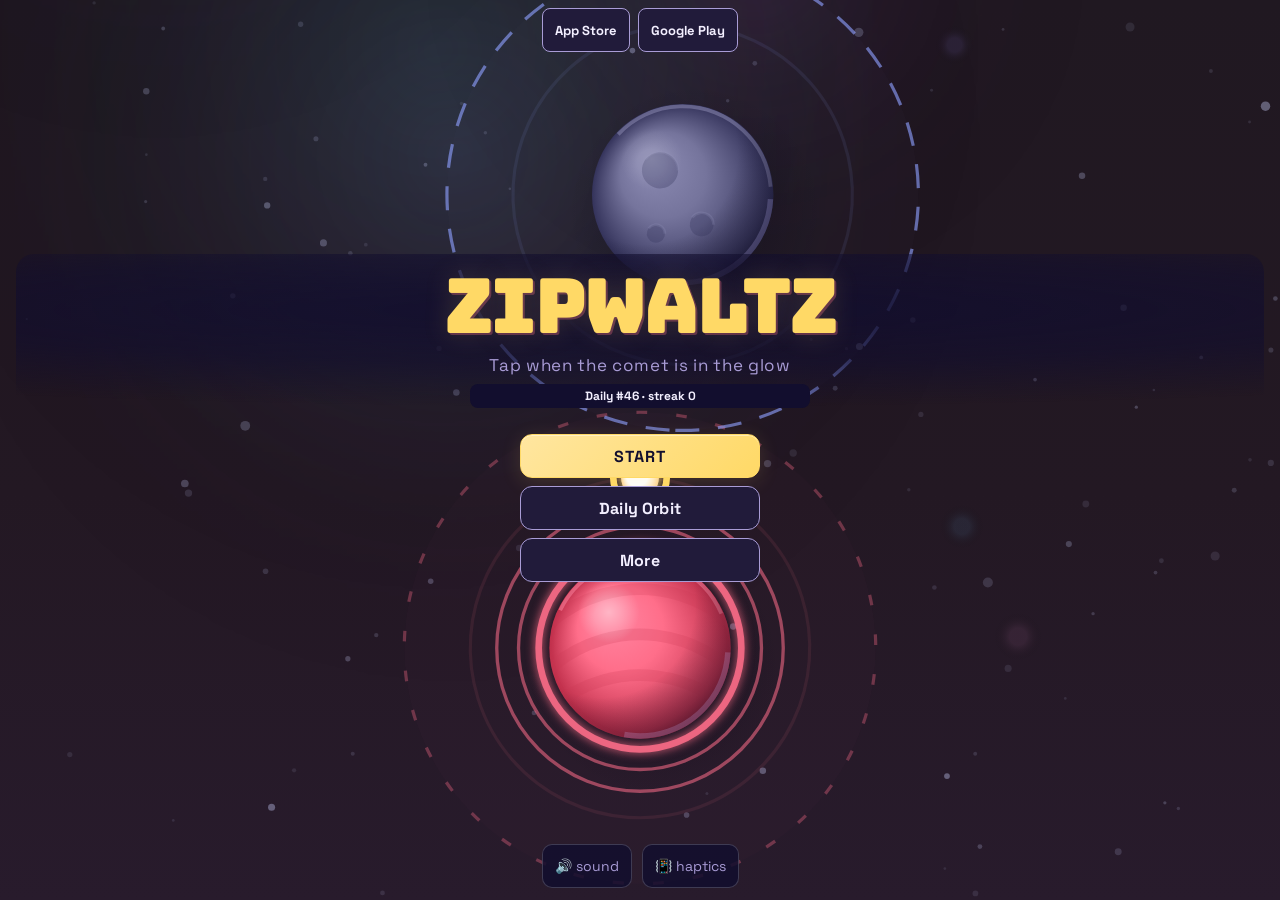
==== commit d2b620e2: "Duel page: read duel link format 2 (Pulsar skins on ghosts) Generated from slingshot-planet d830825 " ====
--- a/duel/index.html
+++ b/duel/index.html
@@ -164,7 +164,8 @@
   .hangar-preview{margin:0 0 6px}
   #hangarPreviewCanvas{display:block;width:100%;max-width:none;height:auto;aspect-ratio:240/72;border-radius:8px;border:1px solid #A99CD6;margin:0 auto}
   .hangar-kind{margin-top:8px;color:#F3EFFF;font-size:11px;font-weight:700;letter-spacing:.14em;text-transform:uppercase}
-  .hangar-row{display:flex;align-items:center;gap:8px;min-height:44px}
+  /* B8d: pack rows and Restore lay out like item rows; their own class keeps item-row checks to items */
+  .hangar-row,.hangar-pack-row{display:flex;align-items:center;gap:8px;min-height:44px}
   .hangar-name{flex:1 1 auto;min-width:0;color:#F3EFFF;font-size:14px;line-height:1.3;font-weight:700}
   .hangar-gate,.hangar-cost{flex:0 0 auto;color:#F3EFFF;font-size:12px;line-height:1.3;font-weight:700}
   .hangar-act{flex:0 0 auto;min-width:72px;min-height:44px;padding:8px 12px;border-radius:10px;cursor:pointer;
@@ -706,6 +707,7 @@
       <button class="settings-row" id="setColor" type="button" aria-pressed="false">Color-blind rings off</button>
       <button class="settings-row" id="setEffects" type="button" aria-pressed="false">Reduced effects off</button>
       <button class="settings-row" id="setGhost" type="button" aria-pressed="true">Show ghost on</button>
+      <button class="settings-row" id="setSimpleGhost" type="button" aria-pressed="false">Simple rival ghosts off</button>
     </div>
     </div>
   </div>
@@ -841,6 +843,7 @@
   "flick.announce": Object.freeze({ "en": "Tap again mid-flight to steer", "es": "Toca otra vez en pleno vuelo para girar", "de": "Im Flug nochmal tippen zum Lenken", "fr": "Touche à nouveau en vol pour diriger", "ja": "飛行中にもう一度タップで軌道修正", "pt-BR": "Toque de novo durante o voo para direcionar" }),
   "tut.watch": Object.freeze({ "en": "Watch the comet reach the glow", "es": "Mira cómo el cometa llega al resplandor", "de": "Sieh zu, wie der Komet das Leuchten erreicht", "fr": "Regarde la comète atteindre la lueur", "ja": "彗星が光に届くのを見よう", "pt-BR": "Veja o cometa chegar ao brilho" }),
   "tut.catch": Object.freeze({ "en": "The ring around the next planet catches you", "es": "El anillo del siguiente planeta te atrapa", "de": "Der Ring um den nächsten Planeten fängt dich", "fr": "L'anneau de la planète suivante t'attrape", "ja": "次の惑星の輪がキャッチしてくれる", "pt-BR": "O anel do próximo planeta pega você" }),
+  "tut.missed": Object.freeze({ "en": "Missed! In a real run a miss can end it. Try again", "es": "¡Fallaste! En una partida real un fallo puede acabarla. Otra vez", "de": "Daneben! In einem echten Lauf kann das das Ende sein. Nochmal", "fr": "Raté ! En vraie partie, un raté peut tout finir. Réessaie", "ja": "ミス！本番ではミスで終わることも。もう一度", "pt-BR": "Errou! Numa partida real um erro pode encerrá-la. De novo" }),
   "tut.tapNow": Object.freeze({ "en": "Tap now", "es": "Toca ahora", "de": "Jetzt tippen", "fr": "Touche maintenant", "ja": "今タップ", "pt-BR": "Toque agora" }),
   "tut.yourTurn": Object.freeze({ "en": "Your turn: tap in the glow", "es": "Tu turno: toca en el resplandor", "de": "Du bist dran: tippe im Leuchten", "fr": "À toi : touche dans la lueur", "ja": "あなたの番：光の中でタップ", "pt-BR": "Sua vez: toque no brilho" }),
   "tut.void": Object.freeze({ "en": "The void rises. Keep moving up", "es": "El vacío sube. Sigue subiendo", "de": "Die Leere steigt. Weiter nach oben", "fr": "Le vide monte. Continue de monter", "ja": "虚無が上昇中。上へ進み続けよう", "pt-BR": "O vazio sobe. Continue subindo" }),
@@ -858,12 +861,14 @@
   "hangar.equipped": Object.freeze({ "en": "Equipped", "es": "Equipado", "de": "Ausgerüstet", "fr": "Équipé", "ja": "装備中", "pt-BR": "Equipado" }),
   "hangar.group.comet": Object.freeze({ "en": "Comet", "es": "Cometa", "de": "Komet", "fr": "Comète", "ja": "彗星", "pt-BR": "Cometa" }),
   "hangar.group.instrument": Object.freeze({ "en": "Instrument", "es": "Instrumento", "de": "Instrument", "fr": "Instrument", "ja": "楽器", "pt-BR": "Instrumento" }),
+  "hangar.group.premium": Object.freeze({ "en": "Premium", "es": "Premium", "de": "Premium", "fr": "Premium", "ja": "プレミアム", "pt-BR": "Premium" }),
   "hangar.group.theme": Object.freeze({ "en": "Theme", "es": "Tema", "de": "Thema", "fr": "Thème", "ja": "テーマ", "pt-BR": "Tema" }),
   "hangar.group.trail": Object.freeze({ "en": "Trail", "es": "Estela", "de": "Spur", "fr": "Traînée", "ja": "軌跡", "pt-BR": "Rastro" }),
   "hangar.locked": Object.freeze({ "en": "Locked", "es": "Bloqueado", "de": "Gesperrt", "fr": "Verrouillé", "ja": "ロック中", "pt-BR": "Bloqueado" }),
   "hangar.need": Object.freeze({ "en": "Need {n} ✦", "es": "Faltan {n} ✦", "de": "Noch {n} ✦", "fr": "Il manque {n} ✦", "ja": "あと {n} ✦", "pt-BR": "Faltam {n} ✦" }),
   "hangar.owned": Object.freeze({ "en": "Owned", "es": "Obtenido", "de": "Im Besitz", "fr": "Possédé", "ja": "所持済み", "pt-BR": "Obtido" }),
   "hangar.preview": Object.freeze({ "en": "Preview: {name}", "es": "Vista previa: {name}", "de": "Vorschau: {name}", "fr": "Aperçu\u00a0: {name}", "ja": "プレビュー：{name}", "pt-BR": "Prévia: {name}" }),
+  "hangar.previewBtn": Object.freeze({ "en": "Preview", "es": "Ver", "de": "Ansehen", "fr": "Voir", "ja": "試す", "pt-BR": "Ver" }),
   "hangar.shortfall": Object.freeze({ "en": "Need {short} more stardust for {name}. You have {dust}.", "es": "Te faltan {short} de polvo estelar para {name}. Tienes {dust}.", "de": "Dir fehlen {short} Sternenstaub für {name}. Du hast {dust}.", "fr": "Il te manque {short} poussières d'étoile pour {name}. Tu en as {dust}.", "ja": "{name}にはスターダストがあと{short}必要です。所持：{dust}", "pt-BR": "Faltam {short} de poeira estelar para {name}. Você tem {dust}." }),
   "hud.best": Object.freeze({ "en": "BEST {score}", "es": "MEJOR {score}", "de": "REKORD {score}", "fr": "RECORD {score}", "ja": "ベスト {score}", "pt-BR": "MELHOR {score}" }),
   "hud.bestCheckpoint": Object.freeze({ "en": "CHECKPOINT BEST {score}", "es": "MEJOR CHECKPOINT {score}", "de": "CHECKPOINT-REKORD {score}", "fr": "RECORD CHECKPOINT {score}", "ja": "チェックポイントベスト {score}", "pt-BR": "MELHOR CHECKPOINT {score}" }),
@@ -883,22 +888,39 @@
   "instr.pad": Object.freeze({ "en": "Synth Pad", "es": "Pad sintetizado", "de": "Synth-Pad", "fr": "Pad synthé", "ja": "シンセパッド", "pt-BR": "Pad sintetizador" }),
   "instr.pizz": Object.freeze({ "en": "Pizzicato", "es": "Pizzicato", "de": "Pizzicato", "fr": "Pizzicato", "ja": "ピチカート", "pt-BR": "Pizzicato" }),
   "item.aurora": Object.freeze({ "en": "Aurora", "es": "Aurora", "de": "Aurora", "fr": "Aurore", "ja": "オーロラ", "pt-BR": "Aurora" }),
+  "item.beaconPulsar": Object.freeze({ "en": "Beacon Pulsar", "es": "Púlsar faro", "de": "Leuchtfeuer-Pulsar", "fr": "Pulsar phare", "ja": "ビーコン・パルサー", "pt-BR": "Pulsar farol" }),
+  "item.binaryPulsar": Object.freeze({ "en": "Binary Pulsar", "es": "Púlsar binario", "de": "Doppelpulsar", "fr": "Pulsar binaire", "ja": "連星パルサー", "pt-BR": "Pulsar binário" }),
   "item.borealis": Object.freeze({ "en": "Borealis", "es": "Boreal", "de": "Borealis", "fr": "Boréale", "ja": "ボレアリス", "pt-BR": "Boreal" }),
   "item.classic": Object.freeze({ "en": "Classic", "es": "Clásico", "de": "Klassisch", "fr": "Classique", "ja": "クラシック", "pt-BR": "Clássico" }),
   "item.dusk": Object.freeze({ "en": "Dusk", "es": "Crepúsculo", "de": "Dämmerung", "fr": "Crépuscule", "ja": "夕暮れ", "pt-BR": "Crepúsculo" }),
+  "item.echoGhost": Object.freeze({ "en": "Echo Ghost", "es": "Fantasma eco", "de": "Echogeist", "fr": "Fantôme écho", "ja": "エコーゴースト", "pt-BR": "Fantasma eco" }),
   "item.ember": Object.freeze({ "en": "Ember Thread", "es": "Hilo de brasas", "de": "Glutfaden", "fr": "Fil de braise", "ja": "残り火の糸", "pt-BR": "Fio de brasa" }),
   "item.emberfield": Object.freeze({ "en": "Emberfield", "es": "Campo de brasas", "de": "Glutfeld", "fr": "Champ de braise", "ja": "残り火の原野", "pt-BR": "Campo de brasa" }),
+  "item.finishEffects": Object.freeze({ "en": "Finish Effects", "es": "Efectos de final", "de": "Finale-Effekte", "fr": "Effets de final", "ja": "フィニッシュ演出", "pt-BR": "Efeitos de final" }),
+  "item.foundersBundle": Object.freeze({ "en": "Founder's Bundle", "es": "Paquete fundador", "de": "Gründerpaket", "fr": "Pack fondateur", "ja": "ファウンダーバンドル", "pt-BR": "Pacote fundador" }),
   "item.glacier": Object.freeze({ "en": "Glacier", "es": "Glaciar", "de": "Gletscher", "fr": "Glacier", "ja": "氷河", "pt-BR": "Geleira" }),
+  "item.goldenThread": Object.freeze({ "en": "Golden Thread", "es": "Hilo dorado", "de": "Goldener Faden", "fr": "Fil doré", "ja": "金の糸", "pt-BR": "Fio dourado" }),
   "item.halo": Object.freeze({ "en": "Halo Thread", "es": "Hilo de halo", "de": "Halofaden", "fr": "Fil de halo", "ja": "ハローの糸", "pt-BR": "Fio de halo" }),
   "item.ion": Object.freeze({ "en": "Ion Thread", "es": "Hilo iónico", "de": "Ionenfaden", "fr": "Fil ionique", "ja": "イオンの糸", "pt-BR": "Fio iônico" }),
+  "item.magnetar": Object.freeze({ "en": "Magnetar", "es": "Magnetar", "de": "Magnetar", "fr": "Magnétar", "ja": "マグネター", "pt-BR": "Magnetar" }),
+  "item.meteorShower": Object.freeze({ "en": "Meteor Shower", "es": "Lluvia de meteoros", "de": "Meteorschauer", "fr": "Pluie de météores", "ja": "流星群", "pt-BR": "Chuva de meteoros" }),
   "item.nebula": Object.freeze({ "en": "Nebula", "es": "Nebulosa", "de": "Nebel", "fr": "Nébuleuse", "ja": "ネビュラ", "pt-BR": "Nebulosa" }),
   "item.night": Object.freeze({ "en": "Night Sky", "es": "Cielo nocturno", "de": "Nachthimmel", "fr": "Ciel nocturne", "ja": "夜空", "pt-BR": "Céu noturno" }),
+  "item.nylonStrings": Object.freeze({ "en": "Nylon Strings", "es": "Cuerdas de nailon", "de": "Nylonsaiten", "fr": "Cordes nylon", "ja": "ナイロン弦", "pt-BR": "Cordas de náilon" }),
   "item.petal": Object.freeze({ "en": "Petal Thread", "es": "Hilo de pétalos", "de": "Blütenfaden", "fr": "Fil de pétales", "ja": "花びらの糸", "pt-BR": "Fio de pétalas" }),
+  "item.prismGhost": Object.freeze({ "en": "Prism Ghost", "es": "Fantasma prisma", "de": "Prismengeist", "fr": "Fantôme prisme", "ja": "プリズムゴースト", "pt-BR": "Fantasma prisma" }),
+  "item.pulsarComets": Object.freeze({ "en": "Pulsar Comets", "es": "Cometas púlsar", "de": "Pulsar-Kometen", "fr": "Comètes pulsar", "ja": "パルサー彗星", "pt-BR": "Cometas pulsar" }),
+  "item.rivalGhostStyles": Object.freeze({ "en": "Rival Ghost Styles", "es": "Estilos de fantasma rival", "de": "Rivalen-Geisterstile", "fr": "Styles de fantôme rival", "ja": "ライバルゴーストスタイル", "pt-BR": "Estilos de fantasma rival" }),
   "item.solar": Object.freeze({ "en": "Solar", "es": "Solar", "de": "Solar", "fr": "Solaire", "ja": "ソーラー", "pt-BR": "Solar" }),
   "item.spark": Object.freeze({ "en": "Spark Thread", "es": "Hilo chispeante", "de": "Funkenfaden", "fr": "Fil étincelant", "ja": "火花の糸", "pt-BR": "Fio de faíscas" }),
+  "item.standardFinish": Object.freeze({ "en": "Standard Finish", "es": "Final estándar", "de": "Standard-Finale", "fr": "Final standard", "ja": "標準フィニッシュ", "pt-BR": "Final padrão" }),
+  "item.standardGhost": Object.freeze({ "en": "Standard Ghost", "es": "Fantasma estándar", "de": "Standardgeist", "fr": "Fantôme standard", "ja": "標準ゴースト", "pt-BR": "Fantasma padrão" }),
+  "item.stringsPack": Object.freeze({ "en": "Strings Pack", "es": "Paquete de cuerdas", "de": "Saiten-Paket", "fr": "Pack cordes", "ja": "ストリングスパック", "pt-BR": "Pacote de cordas" }),
   "item.sunrise": Object.freeze({ "en": "Sunrise", "es": "Amanecer", "de": "Sonnenaufgang", "fr": "Lever de soleil", "ja": "日の出", "pt-BR": "Nascer do sol" }),
+  "item.supernova": Object.freeze({ "en": "Supernova", "es": "Supernova", "de": "Supernova", "fr": "Supernova", "ja": "超新星", "pt-BR": "Supernova" }),
   "item.thread": Object.freeze({ "en": "Plain Thread", "es": "Hilo liso", "de": "Schlichter Faden", "fr": "Fil simple", "ja": "シンプルな糸", "pt-BR": "Fio simples" }),
   "item.veil": Object.freeze({ "en": "Veil Thread", "es": "Hilo de velo", "de": "Schleierfaden", "fr": "Fil voilé", "ja": "ベールの糸", "pt-BR": "Fio de véu" }),
+  "item.wispGhost": Object.freeze({ "en": "Wisp Ghost", "es": "Fantasma fuego fatuo", "de": "Irrlicht-Geist", "fr": "Fantôme feu follet", "ja": "鬼火ゴースト", "pt-BR": "Fantasma fogo-fátuo" }),
   "meta.allDone": Object.freeze({ "en": "All missions complete", "es": "Todas las misiones completadas", "de": "Alle Missionen abgeschlossen", "fr": "Toutes les missions accomplies", "ja": "すべてのミッション達成", "pt-BR": "Todas as missões concluídas" }),
   "meta.headline": Object.freeze({ "en": "Rank {rank} · ✦ {dust}", "es": "Rango {rank} · ✦ {dust}", "de": "Rang {rank} · ✦ {dust}", "fr": "Rang {rank} · ✦ {dust}", "ja": "ランク {rank} · ✦ {dust}", "pt-BR": "Rank {rank} · ✦ {dust}" }),
   "meta.notSaved": Object.freeze({ "en": " · not saved", "es": " · sin guardar", "de": " · nicht gespeichert", "fr": " · non sauvegardé", "ja": " · 未保存", "pt-BR": " · não salvo" }),
@@ -989,6 +1011,8 @@
   "set.effectsOn": Object.freeze({ "en": "Reduced effects on", "es": "Efectos reducidos activados", "de": "Reduzierte Effekte an", "fr": "Effets réduits activés", "ja": "エフェクト軽減 オン", "pt-BR": "Efeitos reduzidos ligados" }),
   "set.ghostOff": Object.freeze({ "en": "Show ghost off", "es": "Fantasma: desactivado", "de": "Geist anzeigen aus", "fr": "Fantôme\u00a0: désactivé", "ja": "ゴースト表示 オフ", "pt-BR": "Fantasma: desligado" }),
   "set.ghostOn": Object.freeze({ "en": "Show ghost on", "es": "Fantasma: activado", "de": "Geist anzeigen an", "fr": "Fantôme\u00a0: activé", "ja": "ゴースト表示 オン", "pt-BR": "Fantasma: ligado" }),
+  "set.simpleGhostOff": Object.freeze({ "en": "Simple rival ghosts off", "es": "Fantasmas simples: desactivado", "de": "Einfache Geister aus", "fr": "Fantômes simples\u00a0: désactivé", "ja": "シンプルなゴースト オフ", "pt-BR": "Fantasmas simples: desligado" }),
+  "set.simpleGhostOn": Object.freeze({ "en": "Simple rival ghosts on", "es": "Fantasmas simples: activado", "de": "Einfache Geister an", "fr": "Fantômes simples\u00a0: activé", "ja": "シンプルなゴースト オン", "pt-BR": "Fantasmas simples: ligado" }),
   "set.hapticsOff": Object.freeze({ "en": "Haptics off", "es": "Vibración desactivada", "de": "Haptik aus", "fr": "Vibrations désactivées", "ja": "振動 オフ", "pt-BR": "Vibração desligada" }),
   "set.hapticsOn": Object.freeze({ "en": "Haptics on", "es": "Vibración activada", "de": "Haptik an", "fr": "Vibrations activées", "ja": "振動 オン", "pt-BR": "Vibração ligada" }),
   "set.musicOff": Object.freeze({ "en": "Music off", "es": "Música desactivada", "de": "Musik aus", "fr": "Musique désactivée", "ja": "ミュージック オフ", "pt-BR": "Música desligada" }),
@@ -1001,6 +1025,26 @@
   "set.turnHapticsOn": Object.freeze({ "en": "Turn haptics on", "es": "Activar vibración", "de": "Haptik einschalten", "fr": "Activer les vibrations", "ja": "振動をオンにする", "pt-BR": "Ligar a vibração" }),
   "set.turnSoundOff": Object.freeze({ "en": "Turn sound off", "es": "Desactivar sonido", "de": "Ton ausschalten", "fr": "Désactiver le son", "ja": "サウンドをオフにする", "pt-BR": "Desligar o som" }),
   "set.turnSoundOn": Object.freeze({ "en": "Turn sound on", "es": "Activar sonido", "de": "Ton einschalten", "fr": "Activer le son", "ja": "サウンドをオンにする", "pt-BR": "Ligar o som" }),
+  "shop.buyAria": Object.freeze({ "en": "Buy {name} for {price}", "es": "Comprar {name} por {price}", "de": "{name} für {price} kaufen", "fr": "Acheter {name} pour {price}", "ja": "{name}を{price}で購入", "pt-BR": "Comprar {name} por {price}" }),
+  "shop.inApp": Object.freeze({ "en": "Premium packs are available in the app.", "es": "Los paquetes premium están disponibles en la app.", "de": "Premium-Pakete gibt es in der App.", "fr": "Les packs premium sont disponibles dans l'app.", "ja": "プレミアムパックはアプリで入手できます。", "pt-BR": "Os pacotes premium estão disponíveis no app." }),
+  "shop.msg.cancelled": Object.freeze({ "en": "Purchase cancelled.", "es": "Compra cancelada.", "de": "Kauf abgebrochen.", "fr": "Achat annulé.", "ja": "購入をキャンセルしました。", "pt-BR": "Compra cancelada." }),
+  "shop.msg.cannotBuy": Object.freeze({ "en": "This pack can't be bought right now.", "es": "Este paquete no se puede comprar ahora.", "de": "Dieses Paket kann gerade nicht gekauft werden.", "fr": "Ce pack ne peut pas être acheté pour le moment.", "ja": "このパックは現在購入できません。", "pt-BR": "Este pacote não pode ser comprado agora." }),
+  "shop.msg.failed": Object.freeze({ "en": "The purchase could not be completed. Check your App Store purchases before trying again.", "es": "No se pudo completar la compra. Revisa tus compras del App Store antes de volver a intentarlo.", "de": "Der Kauf konnte nicht abgeschlossen werden. Prüfe deine App-Store-Käufe, bevor du es erneut versuchst.", "fr": "L'achat n'a pas pu aboutir. Vérifie tes achats sur l'App Store avant de réessayer.", "ja": "購入を完了できませんでした。もう一度試す前にApp Storeの購入履歴を確認してください。", "pt-BR": "Não foi possível concluir a compra. Confira suas compras na App Store antes de tentar de novo." }),
+  "shop.msg.failedStore": Object.freeze({ "en": "The purchase could not be completed. Check your store purchases before trying again.", "es": "No se pudo completar la compra. Revisa tus compras en la tienda antes de volver a intentarlo.", "de": "Der Kauf konnte nicht abgeschlossen werden. Prüfe deine Store-Käufe, bevor du es erneut versuchst.", "fr": "L'achat n'a pas pu aboutir. Vérifie tes achats sur la boutique avant de réessayer.", "ja": "購入を完了できませんでした。もう一度試す前にストアの購入履歴を確認してください。", "pt-BR": "Não foi possível concluir a compra. Confira suas compras na loja antes de tentar de novo." }),
+  "shop.msg.incomplete": Object.freeze({ "en": "The purchase is not complete. You can keep playing or restore purchases later.", "es": "La compra no está completa. Puedes seguir jugando o restaurar las compras más tarde.", "de": "Der Kauf ist nicht abgeschlossen. Du kannst weiterspielen oder Käufe später wiederherstellen.", "fr": "L'achat n'est pas terminé. Tu peux continuer à jouer ou restaurer tes achats plus tard.", "ja": "購入は完了していません。プレイを続けるか、後で購入を復元できます。", "pt-BR": "A compra não foi concluída. Você pode continuar jogando ou restaurar as compras depois." }),
+  "shop.msg.nothingToRestore": Object.freeze({ "en": "No pack purchases were found for this Apple Account.", "es": "No se encontraron compras de paquetes en esta cuenta de Apple.", "de": "Für diesen Apple-Account wurden keine Paketkäufe gefunden.", "fr": "Aucun achat de pack n'a été trouvé pour ce compte Apple.", "ja": "このApple Accountでのパック購入は見つかりませんでした。", "pt-BR": "Nenhuma compra de pacote foi encontrada nesta Conta Apple." }),
+  "shop.msg.nothingToRestoreStore": Object.freeze({ "en": "No pack purchases were found for this account.", "es": "No se encontraron compras de paquetes en esta cuenta.", "de": "Für dieses Konto wurden keine Paketkäufe gefunden.", "fr": "Aucun achat de pack n'a été trouvé pour ce compte.", "ja": "このアカウントでのパック購入は見つかりませんでした。", "pt-BR": "Nenhuma compra de pacote foi encontrada nesta conta." }),
+  "shop.msg.offline": Object.freeze({ "en": "The store could not be reached. Play offline, or try the store again later.", "es": "No se pudo conectar con la tienda. Juega sin conexión o vuelve a intentarlo más tarde.", "de": "Der Store ist nicht erreichbar. Spiel offline oder versuch es später noch einmal.", "fr": "Impossible de joindre la boutique. Joue hors ligne ou réessaie plus tard.", "ja": "ストアに接続できませんでした。オフラインでプレイするか、後でもう一度お試しください。", "pt-BR": "Não foi possível acessar a loja. Jogue offline ou tente de novo mais tarde." }),
+  "shop.msg.pending": Object.freeze({ "en": "Awaiting purchase approval. Nothing is unlocked yet; you can keep playing.", "es": "Esperando la aprobación de la compra. Aún no se ha desbloqueado nada; puedes seguir jugando.", "de": "Kauf wartet auf Freigabe. Noch ist nichts freigeschaltet; du kannst weiterspielen.", "fr": "Achat en attente d'approbation. Rien n'est encore débloqué ; tu peux continuer à jouer.", "ja": "購入の承認待ちです。まだ何も解放されていません。プレイを続けられます。", "pt-BR": "Aguardando aprovação da compra. Nada foi desbloqueado ainda; você pode continuar jogando." }),
+  "shop.msg.received": Object.freeze({ "en": "Purchase received. Restore Purchases if your pack does not appear.", "es": "Compra recibida. Restaura las compras si tu paquete no aparece.", "de": "Kauf erhalten. Stell deine Käufe wieder her, falls dein Paket nicht erscheint.", "fr": "Achat reçu. Restaure tes achats si ton pack n'apparaît pas.", "ja": "購入を受け付けました。パックが表示されない場合は購入を復元してください。", "pt-BR": "Compra recebida. Restaure as compras se o pacote não aparecer." }),
+  "shop.msg.restoreFailed": Object.freeze({ "en": "Restore could not finish. Check your connection and Apple Account, then try again.", "es": "No se pudo completar la restauración. Revisa tu conexión y tu cuenta de Apple e inténtalo de nuevo.", "de": "Wiederherstellen fehlgeschlagen. Prüfe deine Verbindung und deinen Apple-Account und versuch es erneut.", "fr": "La restauration n'a pas pu aboutir. Vérifie ta connexion et ton compte Apple, puis réessaie.", "ja": "復元を完了できませんでした。接続とApple Accountを確認して、もう一度お試しください。", "pt-BR": "Não foi possível concluir a restauração. Confira sua conexão e sua Conta Apple e tente de novo." }),
+  "shop.msg.restoreFailedStore": Object.freeze({ "en": "Restore could not finish. Check your connection and account, then try again.", "es": "No se pudo completar la restauración. Revisa tu conexión y tu cuenta e inténtalo de nuevo.", "de": "Wiederherstellen fehlgeschlagen. Prüfe deine Verbindung und dein Konto und versuch es erneut.", "fr": "La restauration n'a pas pu aboutir. Vérifie ta connexion et ton compte, puis réessaie.", "ja": "復元を完了できませんでした。接続とアカウントを確認して、もう一度お試しください。", "pt-BR": "Não foi possível concluir a restauração. Confira sua conexão e sua conta e tente de novo." }),
+  "shop.msg.restored": Object.freeze({ "en": "Purchases restored.", "es": "Compras restauradas.", "de": "Käufe wiederhergestellt.", "fr": "Achats restaurés.", "ja": "購入を復元しました。", "pt-BR": "Compras restauradas." }),
+  "shop.msg.revoked": Object.freeze({ "en": "This purchase is no longer active. Everything else stays as it was.", "es": "Esta compra ya no está activa. Todo lo demás sigue igual.", "de": "Dieser Kauf ist nicht mehr aktiv. Alles andere bleibt, wie es war.", "fr": "Cet achat n'est plus actif. Tout le reste ne change pas.", "ja": "この購入は無効になりました。それ以外はそのままです。", "pt-BR": "Esta compra não está mais ativa. Todo o resto continua igual." }),
+  "shop.msg.thanks": Object.freeze({ "en": "Thank you! Your pack is ready in the Hangar.", "es": "¡Gracias! Tu paquete ya está en el Hangar.", "de": "Danke! Dein Paket ist im Hangar bereit.", "fr": "Merci ! Ton pack est prêt dans le Hangar.", "ja": "ありがとうございます！パックはハンガーで使えます。", "pt-BR": "Obrigado! Seu pacote está pronto no Hangar." }),
+  "shop.msg.unavailable": Object.freeze({ "en": "The shop is unavailable right now. The full game is still free.", "es": "La tienda no está disponible ahora. El juego completo sigue siendo gratis.", "de": "Der Shop ist gerade nicht verfügbar. Das ganze Spiel bleibt kostenlos.", "fr": "La boutique est indisponible pour le moment. Le jeu complet reste gratuit.", "ja": "ショップは現在利用できません。ゲームはすべて無料で遊べます。", "pt-BR": "A loja está indisponível agora. O jogo completo continua grátis." }),
+  "shop.msg.unverified": Object.freeze({ "en": "Apple could not verify this purchase. Nothing new was unlocked. Try Restore Purchases.", "es": "Apple no pudo verificar esta compra. No se desbloqueó nada nuevo. Prueba a restaurar las compras.", "de": "Apple konnte diesen Kauf nicht bestätigen. Nichts Neues wurde freigeschaltet. Versuch, Käufe wiederherzustellen.", "fr": "Apple n'a pas pu vérifier cet achat. Rien de nouveau n'a été débloqué. Essaie de restaurer tes achats.", "ja": "Appleはこの購入を確認できませんでした。新しいものは解放されていません。購入の復元をお試しください。", "pt-BR": "A Apple não conseguiu verificar esta compra. Nada novo foi desbloqueado. Tente restaurar as compras." }),
+  "shop.restore": Object.freeze({ "en": "Restore Purchases", "es": "Restaurar compras", "de": "Käufe wiederherstellen", "fr": "Restaurer les achats", "ja": "購入を復元", "pt-BR": "Restaurar compras" }),
   "song.more": Object.freeze({ "en": " · +{n} more catches", "es": " · +{n} capturas más", "de": " · +{n} weitere Fänge", "fr": " · +{n} captures de plus", "ja": " · さらに +{n}", "pt-BR": " · +{n} capturas a mais" }),
   "song.tail": Object.freeze({ "en": "in {key} · {total} {unit}{more}", "es": "en {key} · {total} {unit}{more}", "de": "in {key} · {total} {unit}{more}", "fr": "en {key} · {total} {unit}{more}", "ja": "{key} · {total}{unit}{more}", "pt-BR": "em {key} · {total} {unit}{more}" }),
   "stats.best": Object.freeze({ "en": "Endless best: {n}", "es": "Mejor infinito: {n}", "de": "Endlos-Rekord: {n}", "fr": "Record mode infini\u00a0: {n}", "ja": "エンドレス最高：{n}", "pt-BR": "Melhor infinito: {n}" }),
@@ -1543,6 +1587,185 @@
   Object.freeze({ id: 'borealis', kind: 'theme', name: 'Borealis', rankMin: 6, cost: 280, style: '#10282A' }),
   Object.freeze({ id: 'sunrise', kind: 'theme', name: 'Sunrise', rankMin: 6, cost: 300, style: '#4A2418' })
 ]);
+// B8b premium packs (docs/launch/pricing_b8.md). Looks and sound only: nothing here reaches the sim, a score,
+// a catch window or a leaderboard. Ownership is never read from storage. A pack is owned only while the native
+// store's entitlement message lists it (setPremiumEntitlements); only the chosen item per kind is saved, and a
+// choice applies only while its pack is owned. ?premium=preview shows every item in the Hangar preview, never in a run.
+const PREMIUM_PRODUCT_PREFIX = 'com.shortygames.slingshotplanet.';
+const PREMIUM_PACKS = Object.freeze(['pack.pulsar', 'pack.ghosts', 'pack.strings', 'pack.finish']);
+const PREMIUM_BUNDLES = Object.freeze({ 'pack.founders': Object.freeze(['pack.pulsar', 'pack.ghosts']) });
+const PREMIUM_KINDS = Object.freeze(['comet', 'ghost', 'instrument', 'finish']);
+// pack null: the free standard look for a kind that has no stardust counterpart; picking it clears the choice.
+const PREMIUM_ITEMS = Object.freeze([
+  Object.freeze({ id: 'p-beacon', kind: 'comet', pack: 'pack.pulsar', name: 'Beacon Pulsar' }),
+  Object.freeze({ id: 'p-magnetar', kind: 'comet', pack: 'pack.pulsar', name: 'Magnetar' }),
+  Object.freeze({ id: 'p-binary', kind: 'comet', pack: 'pack.pulsar', name: 'Binary Pulsar' }),
+  Object.freeze({ id: 'g-standard', kind: 'ghost', pack: null, name: 'Standard Ghost' }),
+  Object.freeze({ id: 'g-wisp', kind: 'ghost', pack: 'pack.ghosts', name: 'Wisp Ghost' }),
+  Object.freeze({ id: 'g-prism', kind: 'ghost', pack: 'pack.ghosts', name: 'Prism Ghost' }),
+  Object.freeze({ id: 'g-echo', kind: 'ghost', pack: 'pack.ghosts', name: 'Echo Ghost' }),
+  Object.freeze({ id: 'strings', kind: 'instrument', pack: 'pack.strings', name: 'Nylon Strings' }),
+  Object.freeze({ id: 'f-standard', kind: 'finish', pack: null, name: 'Standard Finish' }),
+  Object.freeze({ id: 'f-supernova', kind: 'finish', pack: 'pack.finish', name: 'Supernova' }),
+  Object.freeze({ id: 'f-meteor', kind: 'finish', pack: 'pack.finish', name: 'Meteor Shower' }),
+  Object.freeze({ id: 'f-thread', kind: 'finish', pack: 'pack.finish', name: 'Golden Thread' })
+]);
+const PREMIUM_EQUIP_KEY = 'slingshot-planet-premium-equip';
+const SIMPLE_GHOSTS_KEY = 'slingshot-planet-simple-ghosts';
+function premiumPreviewFromSearch(search){ return /[?&]premium=preview(?:&|$)/.test(String(search || '')); }
+let premiumPreview = premiumPreviewFromSearch(typeof location !== 'undefined' && location ? location.search : '');
+let premiumOwned = Object.create(null); // pack id -> true, from the native entitlement message only
+let premiumEquip = null;                // { comet, ghost, instrument, finish }: item ids or null, loaded lazily
+let premiumPreviewItem = null;          // the Hangar preview's premium item id (drawing only)
+let simpleGhosts = false;               // Settings: plain ghosts whatever style is equipped (loaded once)
+const PREMIUM_BY_ID = Object.create(null); // id -> item: premiumActive runs in the draw loop
+for (let i = 0; i < PREMIUM_ITEMS.length; i++) PREMIUM_BY_ID[PREMIUM_ITEMS[i].id] = PREMIUM_ITEMS[i];
+function premiumItemById(id){
+  return typeof id === 'string' && PREMIUM_BY_ID[id] ? PREMIUM_BY_ID[id] : null;
+}
+function premiumItemOwned(id){
+  const item = premiumItemById(id);
+  return !!item && (item.pack === null || premiumOwned[item.pack] === true);
+}
+// The native store's whole list of owned product ids. Unknown ids are ignored; a bundle owns its packs.
+// Returns the owned pack ids. Anything that is not a list owns nothing.
+function setPremiumEntitlements(list){
+  const owned = Object.create(null);
+  const ids = Array.isArray(list) ? list.slice(0, 32) : [];
+  for (let i = 0; i < ids.length; i++){
+    const raw = ids[i];
+    if (typeof raw !== 'string' || raw.indexOf(PREMIUM_PRODUCT_PREFIX) !== 0) continue;
+    const pack = raw.slice(PREMIUM_PRODUCT_PREFIX.length);
+    if (PREMIUM_PACKS.indexOf(pack) >= 0) owned[pack] = true;
+    if (Object.prototype.hasOwnProperty.call(PREMIUM_BUNDLES, pack)) owned[pack] = true; // the bundle's own Owned row
+    const parts = Object.prototype.hasOwnProperty.call(PREMIUM_BUNDLES, pack) ? PREMIUM_BUNDLES[pack] : null;
+    if (parts) for (let k = 0; k < parts.length; k++) owned[parts[k]] = true;
+  }
+  premiumOwned = owned;
+  if (typeof hangarOpen !== 'undefined' && hangarOpen) renderHangar();
+  return PREMIUM_PACKS.filter(p => owned[p] === true);
+}
+function premiumEquipState(){
+  if (premiumEquip) return premiumEquip;
+  const raw = readStoredJson(PREMIUM_EQUIP_KEY);
+  premiumEquip = { comet: null, ghost: null, instrument: null, finish: null };
+  for (let i = 0; i < PREMIUM_KINDS.length; i++){
+    const kind = PREMIUM_KINDS[i];
+    const id = raw && typeof raw === 'object' ? raw[kind] : null;
+    const item = typeof id === 'string' ? premiumItemById(id) : null;
+    if (item && item.kind === kind && item.pack !== null) premiumEquip[kind] = id;
+  }
+  return premiumEquip;
+}
+// The premium item a kind shows right now, or null: chosen and its pack owned.
+function premiumActive(kind){
+  const st = premiumEquip || premiumEquipState();
+  const id = st[kind];
+  return id && premiumItemOwned(id) ? id : null;
+}
+function equipPremium(id){
+  const item = premiumItemById(id);
+  if (!item || !premiumItemOwned(id)) return false;
+  const st = premiumEquipState();
+  st[item.kind] = item.pack === null ? null : item.id;
+  writeStoredJson(PREMIUM_EQUIP_KEY, { comet: st.comet, ghost: st.ghost, instrument: st.instrument, finish: st.finish });
+  return true;
+}
+function clearPremiumChoice(kind){
+  const st = premiumEquipState();
+  if (st[kind] === null) return;
+  st[kind] = null;
+  writeStoredJson(PREMIUM_EQUIP_KEY, { comet: st.comet, ghost: st.ghost, instrument: st.instrument, finish: st.finish });
+}
+// One-way from native, like slingshot:cosmetic: only inside the app shell, and it can only show looks.
+window.addEventListener('slingshot:entitlements', event => {
+  const handler = window.webkit?.messageHandlers?.slingshot;
+  const android = ANDROID_SHELL && window.ZipwaltzAndroid && typeof window.ZipwaltzAndroid.shopOpen === 'function'; // B8e
+  if (!android && (!handler || typeof handler.postMessage !== 'function')) return;
+  setPremiumEntitlements(event?.detail?.products);
+});
+// B8d: the shop as the native store sees it. Prices come only from the store (StoreKit displayPrice), and
+// buyable lists what the store would sell right now: never something owned, never the Founder's Bundle to a
+// Supporter Pack owner or outside its window (the native store decides both). Looks only; owning still comes
+// only from slingshot:entitlements. Null on the web and until the app sends it.
+const PREMIUM_PACK_NAMES = Object.freeze({ 'pack.pulsar': 'Pulsar Comets', 'pack.ghosts': 'Rival Ghost Styles',
+  'pack.strings': 'Strings Pack', 'pack.finish': 'Finish Effects', 'pack.founders': "Founder's Bundle" });
+const PREMIUM_SHOP_ORDER = Object.freeze(['pack.founders', 'pack.pulsar', 'pack.ghosts', 'pack.strings', 'pack.finish']);
+let premiumShop = null; // { prices: { pack: text }, buyable: { pack: true }, busy, message (a shop.msg code) }
+// The Android build sets this true (android/tools/prepare_html.py); its shop is Play Billing (B8e) through the
+// ZipwaltzAndroid interface, which only takes shopOpen(), shopBuy(id) and shopRestore().
+let ANDROID_SHELL = false; // a let only so tests can drive the Android path
+const SHOP_MESSAGES = Object.freeze(['unavailable', 'offline', 'pending', 'cancelled', 'incomplete', 'failed', 'restoreFailed',
+  'unverified', 'revoked', 'nothingToRestore', 'restored', 'thanks', 'received', 'cannotBuy',
+  'failedStore', 'nothingToRestoreStore', 'restoreFailedStore']); // the *Store codes are store-neutral (Play)
+function androidShop(){
+  if (!ANDROID_SHELL) return null;
+  try { const a = window.ZipwaltzAndroid; return a && typeof a.shopOpen === 'function' ? a : null; } catch (_) { return null; }
+}
+// Asks the native store: 'shop.open', 'shop.buy' (with a product) or 'shop.restore'. Never decides anything.
+function shopAsk(type, product){
+  if (window.__ghostMode) return;
+  const a = androidShop();
+  if (!a){ Native.post(type, product ? { product } : undefined); return; }
+  try {
+    if (type === 'shop.open') a.shopOpen();
+    else if (type === 'shop.buy') a.shopBuy(String(product));
+    else if (type === 'shop.restore') a.shopRestore();
+  } catch (_) {}
+}
+function setPremiumShop(raw){
+  if (!raw || typeof raw !== 'object'){ premiumShop = null; return null; }
+  const prices = Object.create(null), buyable = Object.create(null);
+  const list = Array.isArray(raw.products) ? raw.products.slice(0, 16) : [];
+  for (let i = 0; i < list.length; i++){
+    const p = list[i];
+    if (!p || typeof p.id !== 'string' || typeof p.price !== 'string' || p.price.length > 24) continue;
+    if (p.id.indexOf(PREMIUM_PRODUCT_PREFIX) !== 0) continue;
+    const pack = p.id.slice(PREMIUM_PRODUCT_PREFIX.length);
+    if (PREMIUM_SHOP_ORDER.indexOf(pack) < 0) continue;
+    prices[pack] = p.price;
+  }
+  const can = Array.isArray(raw.buyable) ? raw.buyable.slice(0, 16) : [];
+  for (let i = 0; i < can.length; i++){
+    const id = can[i];
+    if (typeof id !== 'string' || id.indexOf(PREMIUM_PRODUCT_PREFIX) !== 0) continue;
+    const pack = id.slice(PREMIUM_PRODUCT_PREFIX.length);
+    if (PREMIUM_SHOP_ORDER.indexOf(pack) >= 0 && prices[pack]) buyable[pack] = true;
+  }
+  const message = SHOP_MESSAGES.indexOf(raw.message) >= 0 ? raw.message : '';
+  premiumShop = { prices, buyable, busy: raw.busy === true || raw.busy === 1, message };
+  if (typeof hangarOpen !== 'undefined' && hangarOpen) renderHangarKeepingPackFocus();
+  return premiumShop;
+}
+window.addEventListener('slingshot:shop', event => {
+  if (!premiumStoreShell()) return;
+  setPremiumShop(event?.detail);
+});
+// A store update rebuilds the Hangar; keep a screen reader's place on the same pack button (or Restore).
+function renderHangarKeepingPackFocus(){
+  const active = typeof document !== 'undefined' ? document.activeElement : null;
+  const key = active && active.getAttribute ? active.getAttribute('data-pack') : null;
+  renderHangar();
+  if (!key) return;
+  const next = hangarNodesWith('data-pack', key);
+  if (next && typeof next.focus === 'function') next.focus({ preventScroll: true });
+}
+function hangarNodesWith(attr, value){
+  const list = document.getElementById('hangarList');
+  const walk = node => {
+    if (!node) return null;
+    if (node.getAttribute && node.getAttribute(attr) === value) return node;
+    for (const child of node.childNodes || []){ const hit = walk(child); if (hit) return hit; }
+    return null;
+  };
+  return walk(list);
+}
+// True inside the app shell, where the native store can sell. The web only says where to buy.
+function premiumStoreShell(){
+  if (androidShop()) return true; // B8e: Play Billing
+  try { const h = window.webkit && window.webkit.messageHandlers && window.webkit.messageHandlers.slingshot; return !!(h && typeof h.postMessage === 'function'); }
+  catch (_) { return false; }
+}
 // N1 Game Center. Web only posts these ids. iOS submits them when the bridge exists.
 // Season 2 (1.5): Endless scoring changed, so Endless and Daily scores go to new boards. Season 1 boards
 // are frozen: nothing posts to them, and no Season 1 id is reused. Checkpoint has no Season 2 board, so a
@@ -2555,6 +2778,14 @@
     if (grade === 'perfect') return [v('triangle', pluck, f, .16, .16), v('sine', f * 2, f * 2, .07, .05)];
     return [v('triangle', pluck, f, .15, .14), v('sine', f * 2, f * 2, .06, .04)];
   }
+  if (id === 'strings'){
+    // B8b Nylon Strings (premium): a warm plucked string that rings longer than Pizzicato. The pluck starts
+    // on the note's own beat (delay 0) like every voicing, so the timing is identical; only the colour changes.
+    const pluck = f * 1.012;
+    if (grade === 'good') return [v('triangle', pluck, f, .26, .12)];
+    if (grade === 'perfect') return [v('triangle', pluck, f, .30, .15), v('sine', f * 1.5, f * 1.5, .18, .04, .01)];
+    return [v('triangle', pluck, f, .28, .13), v('sine', f * 2, f * 2, .16, .035, .01)];
+  }
   // bells (the default): exactly the 1.2-1.4 voicing.
   if (grade === 'good') return [v(GRADE_TONE.good.wave, f, f, GRADE_TONE.good.dur, GRADE_TONE.good.peak)];
   if (grade === 'perfect'){
@@ -2566,6 +2797,8 @@
 // The instrument the in-run notes and the song replay use. Falls back to the default before meta exists.
 function currentInstrumentId(){
   try {
+    const premium = premiumActive('instrument'); // B8b: an owned premium instrument wins while chosen
+    if (premium) return premium;
     if (typeof meta !== 'undefined' && meta && meta.instruments && instrumentById(meta.instruments.selected)) return meta.instruments.selected;
   } catch (e) {}
   return DEFAULT_INSTRUMENT;
@@ -4043,6 +4276,7 @@
   if (tutorialRun) calmRun = true;
   tutorialNext = false;
   tutorial = null;
+  tutorialMisses = 0;
   syncTutorial(false);
   endlessReplayNext = null;
   if (dailyRunLog){ dailyRunLog.calm = calmRun ? 1 : 0; dailyRunLog.ls = launchedThisSession ? 1 : 0; dailyRunLog.tut = tutorialRun ? 1 : 0; }
@@ -4404,6 +4638,34 @@
 function tutorialHoldsVoid(){
   return tutorialRun && captureCount < 2 && time < VOID_FALLBACK_FRESH;
 }
+// T1e (Panels 12/12b: "show what a miss does"): while the tutorial holds the void, a comet that falls is put back in
+// orbit on the planet it launched from and its combo resets; the tutorial line says what a miss costs. Simulation
+// state only (tutorialRun, captureCount, time), so a tutorial run still replays exactly.
+let tutorialMisses = 0; // misses rescued this run
+function tutorialRescueMiss(){
+  if (!tutorialHoldsVoid() || !player || player.mode !== 'fly') return false;
+  const p = player.released || player.planet;
+  if (!p) return false;
+  player.mode = 'orbit';
+  player.planet = p;
+  player.released = null;
+  player.falling = false;
+  player.angle = Math.atan2(player.y - p.y, player.x - p.x);
+  player.snapFrom = p.capture * 0.72;
+  player.snapAge = 0;
+  player.x = p.x + Math.cos(player.angle) * player.snapFrom;
+  player.y = p.y + Math.sin(player.angle) * player.snapFrom;
+  player.vx = 0; player.vy = 0;
+  player.trail = []; // no streak from the fall to the planet
+  const linked = constellationStars.length ? constellationStars[constellationStars.length - 1] : null;
+  flightSeg = linked ? [{ x: linked.x, y: linked.y }] : []; // the missed flight is not drawn as a thread
+  orbitTime = 0; flightTime = 0; graceCount = 0;
+  if (combo > 1){ melodyBreak(); Haptics.play('comboLost'); } // a miss breaks the combo like any other
+  combo = 1;
+  rhythm.lastGrade = null; rhythm.melodyCombo = 1;
+  tutorialMisses++;
+  return true;
+}
 function startTutorial(){
   tutorial = { beat: 1, frozen: false, voidLeft: 0 };
   sectorBanner = null; // T1d: no sector name over the first beat (the next sector still announces itself)
@@ -4443,8 +4705,13 @@
 function tutorialTick(dt){
   const tu = tutorial;
   if (!tu) return;
-  if (tu.beat === 1 && captureCount >= 1){ tu.beat = 2; tu.frozen = false; syncTutorial(true); }
-  if (tu.beat === 2 && captureCount >= 2){ tu.beat = 3; tu.voidLeft = TUTORIAL_VOID_SECONDS; syncTutorial(true); }
+  if (tutorialMisses !== (tu.misses || 0)){ tu.misses = tutorialMisses; tu.missLeft = 3.5; tu.frozen = false; syncTutorial(true); }
+  if (tu.missLeft > 0 && !runHeld && !suspended){
+    tu.missLeft = Math.max(0, tu.missLeft - Math.max(0, dt));
+    if (tu.missLeft === 0) syncTutorial(false);
+  }
+  if (tu.beat === 1 && captureCount >= 1){ tu.beat = 2; tu.frozen = false; tu.missLeft = 0; syncTutorial(true); }
+  if (tu.beat === 2 && captureCount >= 2){ tu.beat = 3; tu.voidLeft = TUTORIAL_VOID_SECONDS; tu.missLeft = 0; syncTutorial(true); }
   if (tu.beat === 3 && !runHeld && !suspended){
     tu.voidLeft -= Math.max(0, dt);
     if (tu.voidLeft <= 0) endTutorial(false);
@@ -4453,6 +4720,7 @@
 function tutorialLine(){
   const tu = tutorial;
   if (!tu) return '';
+  if (tu.missLeft > 0) return t('tut.missed'); // T1e
   if (tu.beat === 1){
     if (tu.frozen) return t('tut.tapNow');
     // T1b: after the tap the comet is in flight: the line says what happens next, not "watch".
@@ -5160,6 +5428,7 @@
   if (!item || meta.owned.indexOf(item.id) < 0) return false;
   if (item.kind !== 'comet' && item.kind !== 'trail' && item.kind !== 'theme') return false;
   meta.equipped[item.kind] = item.id;
+  if (item.kind === 'comet') clearPremiumChoice('comet'); // B8b: a stardust comet replaces a premium one
   applyEquippedCosmetics();
   saveMeta();
   syncMetaStrip();
@@ -5182,6 +5451,7 @@
   ensureMeta();
   if (!instrumentById(id) || meta.instruments.owned.indexOf(id) < 0) return false;
   meta.instruments.selected = id;
+  clearPremiumChoice('instrument'); // B8b: a stardust pick replaces a premium one
   saveMeta();
   previewInstrument(id);
   return true;
@@ -5251,7 +5521,7 @@
   btn.setAttribute('type', 'button');
   btn.setAttribute('data-cosmetic', item.id);
   const isPack = item.kind === 'instrument';
-  const equipped = owned && (isPack ? meta.instruments.selected === item.id : meta.equipped[item.kind] === item.id);
+  const equipped = owned && !premiumActive(item.kind) && (isPack ? meta.instruments.selected === item.id : meta.equipped[item.kind] === item.id);
   if (equipped){
     btn.textContent = t('hangar.equipped');
     btn.disabled = true;
@@ -5406,7 +5676,156 @@
       list.appendChild(row);
     }
   }
+  renderPremiumRows(list);
   syncScrollFades();
+}
+// B8b: the premium items. Owned items equip; with ?premium=preview the rest only preview (drawn in the Hangar
+// canvas, never in a run). B8d adds the pack rows above them (prices, buying and restore).
+function premiumKindOwned(kind){
+  for (let i = 0; i < PREMIUM_ITEMS.length; i++){
+    const it = PREMIUM_ITEMS[i];
+    if (it.kind === kind && it.pack !== null && premiumOwned[it.pack] === true) return true;
+  }
+  return false;
+}
+// B8d: the Premium group always shows: the packs (with prices in the app, "available in the app" on the web),
+// then the owned items to equip. Kept as a function so the Hangar has one switch for it.
+function premiumHangarVisible(){ return true; }
+function renderPremiumRows(list){
+  if (!premiumHangarVisible()) return;
+  const heading = document.createElement('div');
+  heading.className = 'hangar-kind';
+  heading.setAttribute('role', 'heading');
+  heading.setAttribute('aria-level', '3');
+  heading.textContent = t('hangar.group.premium');
+  list.appendChild(heading);
+  renderPremiumPacks(list);
+  for (let i = 0; i < PREMIUM_ITEMS.length; i++){
+    const item = PREMIUM_ITEMS[i];
+    const owned = premiumItemOwned(item.id);
+    if (!premiumPreview && (item.pack === null ? !premiumKindOwned(item.kind) : !owned)) continue;
+    const row = document.createElement('div');
+    row.className = 'hangar-row';
+    const name = document.createElement('div');
+    name.className = 'hangar-name';
+    name.textContent = tl(item.name);
+    const cost = document.createElement('div');
+    cost.className = 'hangar-cost';
+    cost.textContent = owned ? (item.pack === null ? '' : t('hangar.owned')) : ('🔒 ' + t('hangar.locked'));
+    row.addEventListener('pointerenter', ()=> previewPremium(item.id, false));
+    row.addEventListener('focusin', ()=> previewPremium(item.id, false));
+    row.appendChild(name);
+    row.appendChild(cost);
+    row.appendChild(premiumAction(item, owned));
+    list.appendChild(row);
+  }
+}
+// B8d: one row per pack. In the app: the store's price and Buy, or Owned, then Restore Purchases.
+// On the web: the packs and "Available in the app" (the web never sells; there is no web price).
+function renderPremiumPacks(list){
+  if (ANDROID_SHELL && !androidShop()) return; // an Android build without its shop never says "get the app"
+  const app = premiumStoreShell();
+  if (!app){
+    const note = document.createElement('div');
+    note.className = 'hangar-note';
+    note.textContent = t('shop.inApp');
+    list.appendChild(note);
+  } else if (!premiumShop) return; // openHangar asked the store (shop.open); slingshot:shop redraws
+  for (let i = 0; i < PREMIUM_SHOP_ORDER.length; i++){
+    const pack = PREMIUM_SHOP_ORDER[i];
+    const owned = premiumOwned[pack] === true;
+    const buyable = app && premiumShop.buyable[pack] === true;
+    if (pack === 'pack.founders' && !owned && !buyable) continue; // the bundle shows only while the store offers it
+    if (!app && pack === 'pack.founders') continue;
+    const row = document.createElement('div');
+    row.className = 'hangar-pack-row';
+    const name = document.createElement('div');
+    name.className = 'hangar-name';
+    name.textContent = tl(PREMIUM_PACK_NAMES[pack]);
+    const cost = document.createElement('div');
+    cost.className = 'hangar-cost';
+    cost.textContent = owned ? t('hangar.owned') : (app && premiumShop.prices[pack] ? premiumShop.prices[pack] : '');
+    row.appendChild(name);
+    row.appendChild(cost);
+    if (app && !owned){
+      const btn = document.createElement('button');
+      btn.type = 'button';
+      btn.className = 'hangar-act';
+      btn.setAttribute('type', 'button');
+      btn.setAttribute('data-pack', pack);
+      btn.textContent = t('hangar.buy');
+      // aria-disabled, not disabled: the button keeps focus while the store is busy (VoiceOver keeps its place).
+      const off = !buyable || premiumShop.busy;
+      if (off) btn.setAttribute('aria-disabled', 'true');
+      btn.setAttribute('aria-label', t('shop.buyAria', { name: tl(PREMIUM_PACK_NAMES[pack]), price: premiumShop.prices[pack] || '' }));
+      btn.addEventListener('click', (e)=>{
+        e.stopPropagation();
+        if (off || state !== 'title' || !hangarOpen) return; // never during a run
+        shopAsk('shop.buy', PREMIUM_PRODUCT_PREFIX + pack);
+      });
+      row.appendChild(btn);
+    }
+    list.appendChild(row);
+  }
+  if (!app) return;
+  if (premiumShop.message){
+    const msg = document.createElement('div');
+    msg.className = 'hangar-note';
+    msg.setAttribute('role', 'status');
+    msg.textContent = t('shop.msg.' + premiumShop.message);
+    list.appendChild(msg);
+  }
+  const restore = document.createElement('button');
+  restore.type = 'button';
+  restore.className = 'hangar-act';
+  restore.setAttribute('type', 'button');
+  restore.setAttribute('data-pack', 'restore');
+  restore.textContent = t('shop.restore');
+  if (premiumShop.busy) restore.setAttribute('aria-disabled', 'true');
+  restore.addEventListener('click', (e)=>{
+    e.stopPropagation();
+    if (premiumShop.busy || state !== 'title' || !hangarOpen) return;
+    shopAsk('shop.restore');
+  });
+  const row = document.createElement('div');
+  row.className = 'hangar-pack-row';
+  row.appendChild(restore);
+  list.appendChild(row);
+}
+function premiumAction(item, owned){
+  const btn = document.createElement('button');
+  btn.type = 'button';
+  btn.className = 'hangar-act';
+  btn.setAttribute('type', 'button');
+  btn.setAttribute('data-cosmetic', item.id);
+  const active = premiumActive(item.kind);
+  const equipped = owned && (item.pack === null ? !active : active === item.id);
+  if (equipped){
+    btn.textContent = t('hangar.equipped');
+    btn.disabled = true;
+    btn.setAttribute('aria-label', t('hangar.ariaEquipped', { name: tl(item.name) }));
+    return btn;
+  }
+  if (owned){
+    btn.textContent = t('hangar.equip');
+    btn.disabled = false;
+    btn.setAttribute('aria-label', t('hangar.ariaEquip', { name: tl(item.name) }));
+    btn.addEventListener('click', (e)=>{
+      e.stopPropagation();
+      if (btn.disabled || !equipPremium(item.id)) return;
+      previewPremium(item.id, true);
+      renderHangarKeepingFocus(btn, item.id);
+    });
+    return btn;
+  }
+  btn.textContent = t('hangar.previewBtn');
+  btn.disabled = false;
+  btn.setAttribute('aria-label', t('hangar.preview', { name: tl(item.name) }));
+  btn.addEventListener('click', (e)=>{
+    e.stopPropagation();
+    previewPremium(item.id, true);
+  });
+  return btn;
 }
 // 1.5 lane 21: the visible shortfall line for an unaffordable unlock. The same text is announced.
 function showHangarNote(text){
@@ -5424,6 +5843,8 @@
   subReturnId = 'hangar';
   clearHangarNote();
   cancelThemePreview();
+  premiumPreviewItem = null;
+  shopAsk('shop.open'); // B8d: each open asks the store for fresh prices and ownership
   drawThemePreview(null);
   renderHangar();
   syncScreens();
@@ -5616,6 +6037,11 @@
   if (ghostRow){
     ghostRow.textContent = ghostShow ? t('set.ghostOn') : t('set.ghostOff');
     ghostRow.setAttribute('aria-pressed', ghostShow ? 'true' : 'false');
+  }
+  const simpleRow = document.getElementById('setSimpleGhost');
+  if (simpleRow){
+    simpleRow.textContent = simpleGhosts ? t('set.simpleGhostOn') : t('set.simpleGhostOff');
+    simpleRow.setAttribute('aria-pressed', simpleGhosts ? 'true' : 'false');
   }
 }
 function sanitizeSettings(raw){
@@ -5889,6 +6315,7 @@
 bindOverlayControl('setColor', () => setColorBlind(!colorBlindRings));
 bindOverlayControl('setEffects', () => setReducedEffects(!reducedEffects));
 bindOverlayControl('setGhost', () => setDailyGhostShow(!ghostShow));
+bindOverlayControl('setSimpleGhost', () => setSimpleGhosts(!simpleGhosts));
 function loadSessionCount(){
   const prev = readStoredNumber(SESSIONS_KEY);
   const base = prev === null ? 0 : Math.floor(prev);
@@ -6369,6 +6796,15 @@
 function readGhostShowPref(){
   try { return localStorage.getItem(DAILY_GHOST_PREF_KEY) !== 'off'; } catch (_) { return true; }
 }
+// B8b: "Simple rival ghosts" draws every ghost in the standard dots, whatever ghost style is equipped.
+function readSimpleGhostsPref(){
+  try { return localStorage.getItem(SIMPLE_GHOSTS_KEY) === 'on'; } catch (_) { return false; }
+}
+function setSimpleGhosts(on){
+  simpleGhosts = !!on;
+  try { localStorage.setItem(SIMPLE_GHOSTS_KEY, simpleGhosts ? 'on' : 'off'); } catch (_) {}
+  syncSettingsPanel();
+}
 function setDailyGhostShow(on){
   ghostShow = !!on;
   try { localStorage.setItem(DAILY_GHOST_PREF_KEY, ghostShow ? 'on' : 'off'); } catch (_) {}
@@ -6404,16 +6840,19 @@
 /* ---------- duel links (B4a, 1.6 "Beat my run") ----------
    A duel link carries runs in the URL fragment: #duel=<ghost>[.<ghost>...], newest first (Group Daily keeps up to
    DUEL.chainMax). A ghost is base64url (no padding) of these fields, each an unsigned LEB128 varint unless noted:
-     format (DUEL.format), rules (the sim version the run was played on), seed (uint32), H (float64, 8 bytes,
+     format (1, or 2 with a look), rules (the sim version the run was played on), seed (uint32), H (float64, 8 bytes,
      little-endian: the playfield height the run used), flags (rm | fu << 1 | aim << 2, aim 0 short, 1 full, 2 off),
-     steps, hops, score, nick (index into the preset names), n, then n events as (stepDelta << 1) | kind
-     (kind 0 release, 1 flick; stepDelta from the previous event, the first from step 0).
+     steps, hops, score, nick (index into the preset names), [format 2 only: look], n, then n events as
+     (stepDelta << 1) | kind (kind 0 release, 1 flick; stepDelta from the previous event, the first from step 0).
+   Format 2 (B8b) adds look: 1..255, the sender's premium comet skin (DUEL_LOOKS index; an index this build does
+   not know is kept and drawn plain). A ghost without a look is still written as format 1, byte for byte, so
+   builds that only read format 1 keep reading every link that has no skin. Both formats decode.
    There is no server: the receiver replays the inputs and recomputes the score, so the claimed score is shown only
    until the replay finishes. Decoding is strict: anything malformed, oversized or out of range is rejected (null).
    The codec accepts any rules version (an earlier season's runs stay readable); the replay decides what it can play.
    Nothing here touches storage, the live run or the network. */
 const DUEL = Object.freeze({
-  format: 1,
+  format: 2,              // the newest format this build writes (format 1 when the ghost has no look)
   ghostMaxChars: 300,     // one ghost in the fragment
   fragmentMaxChars: 2000, // the whole fragment, '#' included: stays intact in messaging apps
   chainMax: 6,            // ghosts per link (Group Daily)
@@ -6422,6 +6861,8 @@
   prefix: '#duel='
 });
 const DUEL_AIM = Object.freeze(['short', 'full', 'off']);
+// Format 2 looks: append only (an index is permanent once shipped). 0 is no look.
+const DUEL_LOOKS = Object.freeze(['', 'p-beacon', 'p-magnetar', 'p-binary']);
 // Preset nicknames only (no free text): 16 adjectives x 16 nouns, index = adjective * 16 + noun.
 const DUEL_NICK_ADJ = Object.freeze(['Swift', 'Bright', 'Quiet', 'Lucky', 'Brave', 'Calm', 'Wild', 'Clever',
   'Sunny', 'Cosmic', 'Gentle', 'Bold', 'Merry', 'Nimble', 'Steady', 'Dreamy']);
@@ -6505,6 +6946,7 @@
   if (!Number.isInteger(g.hops) || g.hops < 0 || g.hops > g.steps + 1) return false;
   if (!Number.isInteger(g.score) || g.score < 0 || g.score > DUEL.maxScore) return false;
   if (!Number.isInteger(g.nick) || g.nick < 0 || g.nick >= DUEL_NICK_COUNT) return false;
+  if (g.look !== undefined && (!Number.isInteger(g.look) || g.look < 0 || g.look > 255)) return false;
   if (!Array.isArray(g.ev)) return false;
   let last = 0;
   for (const v of g.ev){
@@ -6520,7 +6962,8 @@
 function encodeDuelGhost(g){
   if (!duelGhostValid(g)) return null;
   const bytes = [];
-  duelPushVarint(bytes, DUEL.format);
+  const look = g.look | 0;
+  duelPushVarint(bytes, look > 0 ? 2 : 1);
   duelPushVarint(bytes, g.rules);
   duelPushVarint(bytes, g.seed);
   duelPushFloat64(bytes, g.H);
@@ -6529,6 +6972,7 @@
   duelPushVarint(bytes, g.hops);
   duelPushVarint(bytes, g.score);
   duelPushVarint(bytes, g.nick);
+  if (look > 0) duelPushVarint(bytes, look);
   duelPushVarint(bytes, g.ev.length);
   let last = 0;
   for (const v of g.ev){
@@ -6545,11 +6989,15 @@
   if (!bytes) return null;
   const at = { i: 0 };
   const rd = () => duelReadVarint(bytes, at);
-  if (rd() !== DUEL.format) return null;
+  const format = rd();
+  if (format !== 1 && format !== 2) return null;
   const rules = rd(), seed = rd();
   const H0 = duelReadFloat64(bytes, at);
-  const flags = rd(), steps = rd(), hops = rd(), score = rd(), nick = rd(), n = rd();
-  if ([rules, seed, H0, flags, steps, hops, score, nick, n].some(v => v === null)) return null;
+  const flags = rd(), steps = rd(), hops = rd(), score = rd(), nick = rd();
+  const look = format === 2 ? rd() : 0;
+  const n = rd();
+  if ([rules, seed, H0, flags, steps, hops, score, nick, look, n].some(v => v === null)) return null;
+  if (format === 2 && !(look >= 1 && look <= 255)) return null; // format 2 always carries a look
   if (flags > 11 || (flags >> 2) > 2) return null;
   if (n > DUEL.maxSteps * 2) return null;
   const ev = [];
@@ -6562,6 +7010,7 @@
   }
   if (at.i !== bytes.length) return null; // trailing bytes
   const g = { rules, seed, H: H0, rm: flags & 1, fu: (flags >> 1) & 1, ag: DUEL_AIM[flags >> 2], steps, hops, score, nick, ev };
+  if (format === 2) g.look = look; // a format 1 ghost has no look field, as before
   return duelGhostValid(g) ? g : null;
 }
 // ghosts: newest first. Returns '#duel=a.b.c' or null when a ghost is invalid or the link would be too long.
@@ -6595,6 +7044,8 @@
   if (!duelActive || state !== 'dead' || !log || log.bad) return null;
   const g = { rules: GHOST_SIM_VERSION, seed: duelRunSeed >>> 0, H: log.H, rm: 0, fu: 1, ag: log.ag,
     steps: log.n, hops, score: cleanScore(death ? death.score : score), nick: nick | 0, ev: log.ev.slice() };
+  const look = DUEL_LOOKS.indexOf(premiumActive('comet') || ''); // B8b: an owned, equipped skin shows to rivals
+  if (look > 0) g.look = look;
   return duelGhostValid(g) ? g : null;
 }
 // B4b score check, test hook: replays a decoded ghost in this page with no frames and returns its numbers. Like
@@ -6735,18 +7186,20 @@
   const pl = duelFinalPlace; // B6: a field adds your finishing place
   return pl ? line + ' · ' + t('duel.place', { p: pl.place, n: pl.of }) : line;
 }
-// The link that sends this finished duel back: my run first, then the chain I received. Only where this page has
-// a web address to point at (the public duel page, B7, is John's call); the app and file pages share no link yet.
+// The link that sends this finished duel back: my run first, then the chain I received, on the live duel page.
 function duelReplyLink(){
-  let base = '';
-  try {
-    const loc = window.location;
-    if (loc.protocol === 'https:' || loc.protocol === 'http:') base = loc.origin + loc.pathname;
-  } catch (_) {}
-  if (!base) return '';
+  let base = DUEL_PAGE_URL; // B7b: the live duel page, from the app and every other page
+  if (WEB_DUEL_PAGE){
+    try {
+      const loc = window.location;
+      if (loc.protocol === 'https:' || loc.protocol === 'http:') base = loc.origin + loc.pathname; // a copy of the page links to itself
+    } catch (_) {}
+  }
   const mine = duelRecord(myDuelNick());
   if (!mine) return '';
-  const frag = encodeDuelFragment(duelReplyGhosts(mine, duelIncoming ? duelIncoming.chain : []));
+  const chain = duelIncoming ? duelIncoming.chain : [];
+  let frag = encodeDuelFragment(duelReplyGhosts(mine, chain));
+  if (!frag && mine.look){ delete mine.look; frag = encodeDuelFragment(duelReplyGhosts(mine, chain)); } // too long with my skin: send the run without it
   return frag ? base + frag : '';
 }
 // B5 race: one ghost instance kept for the armed duel, loaded once the rival's score is checked and reused for
@@ -7132,28 +7585,70 @@
     if (left <= 0) return false;
     alpha *= left;
   }
+  paintGhost(ctx, gh, ghostColor, alpha, simpleGhosts ? null : premiumActive('ghost'));
+  // A rival's premium skin (duel link format 2) rides on their ghost, in the ghost's fade. The ghost keeps its
+  // own colour, so who is who still reads; Simple rival ghosts leaves it off.
+  const lookId = gh.duel && gh.rec && !simpleGhosts ? DUEL_LOOKS[gh.rec.look | 0] : '';
+  if (lookId && PREMIUM_COMET_INK[lookId]) paintPremiumCometAccent(ctx, lookId, gh.out[0], gh.out[1], premiumSpin(), alpha);
+  return true;
+}
+// One ghost's trail and head on context g. style is a premium ghost id (B8b) or null for the standard dots.
+// Every style keeps the ghost's own colour and the same head (filled core plus ring), so who is who still
+// reads the same; Settings "Simple rival ghosts" passes null whatever is equipped.
+function paintGhost(g, gh, ghostColor, alpha, style){
   const reduce = reducedMotion;
   const count = Math.min(gh.tn, DAILY_GHOST_TRAIL);
-  ctx.save();
-  ctx.fillStyle = ghostColor;
-  for (let i = 0; i < count; i++){
-    const k = (gh.tn - count + i) % DAILY_GHOST_TRAIL;
-    const age = (i + 1) / (count + 1);
-    // Reduced Motion: the trail holds still (no flicker).
-    const flicker = reduce ? 1 : 0.8 + 0.2 * Math.sin(time * 11 + k * 1.7);
-    ctx.globalAlpha = alpha * 0.35 * age * flicker;
-    ctx.beginPath(); ctx.arc(gh.trail[k * 2], gh.trail[k * 2 + 1], 3 + 3 * age, 0, Math.PI * 2); ctx.fill();
-  }
-  ctx.globalAlpha = alpha;
-  ctx.shadowColor = ghostColor;
-  ctx.shadowBlur = reduce ? 0 : 12;
-  ctx.beginPath(); ctx.arc(gh.out[0], gh.out[1], 7, 0, Math.PI * 2); ctx.fill();
-  ctx.shadowBlur = 0;
-  ctx.strokeStyle = ghostColor;
-  ctx.lineWidth = 1.5;
-  ctx.beginPath(); ctx.arc(gh.out[0], gh.out[1], 10, 0, Math.PI * 2); ctx.stroke();
-  ctx.restore();
-  return true;
+  g.save();
+  g.fillStyle = ghostColor;
+  g.strokeStyle = ghostColor;
+  if (style === 'g-wisp'){
+    // One tapering stroke through the trail: thin and faint at the tail.
+    g.lineCap = 'round';
+    for (let i = 1; i < count; i++){
+      const k0 = (gh.tn - count + i - 1) % DAILY_GHOST_TRAIL, k1 = (gh.tn - count + i) % DAILY_GHOST_TRAIL;
+      const x0 = gh.trail[k0 * 2], y0 = gh.trail[k0 * 2 + 1], x1 = gh.trail[k1 * 2], y1 = gh.trail[k1 * 2 + 1];
+      const dx = x1 - x0, dy = y1 - y0;
+      if (dx * dx + dy * dy > 6400) continue; // never draw a bar across a jump
+      const age = (i + 1) / (count + 1);
+      g.globalAlpha = alpha * 0.5 * age;
+      g.lineWidth = 1 + 7 * age;
+      g.beginPath(); g.moveTo(x0, y0); g.lineTo(x1, y1); g.stroke();
+    }
+  } else if (style === 'g-prism'){
+    // Diamonds that grow toward the head.
+    for (let i = 0; i < count; i++){
+      const k = (gh.tn - count + i) % DAILY_GHOST_TRAIL;
+      const age = (i + 1) / (count + 1);
+      g.globalAlpha = alpha * 0.45 * age;
+      paintConstellationMark(g, gh.trail[k * 2], gh.trail[k * 2 + 1], 2 + 4.5 * age);
+    }
+  } else if (style === 'g-echo'){
+    // Hollow rings, every other point, widening as they fall behind like ripples.
+    g.lineWidth = 1.3;
+    for (let i = count % 2; i < count; i += 2){
+      const k = (gh.tn - count + i) % DAILY_GHOST_TRAIL;
+      const age = (i + 1) / (count + 1);
+      g.globalAlpha = alpha * 0.55 * age;
+      g.beginPath(); g.arc(gh.trail[k * 2], gh.trail[k * 2 + 1], 3 + 7 * (1 - age), 0, Math.PI * 2); g.stroke();
+    }
+  } else {
+    for (let i = 0; i < count; i++){
+      const k = (gh.tn - count + i) % DAILY_GHOST_TRAIL;
+      const age = (i + 1) / (count + 1);
+      // Reduced Motion: the trail holds still (no flicker).
+      const flicker = reduce ? 1 : 0.8 + 0.2 * Math.sin(time * 11 + k * 1.7);
+      g.globalAlpha = alpha * 0.35 * age * flicker;
+      g.beginPath(); g.arc(gh.trail[k * 2], gh.trail[k * 2 + 1], 3 + 3 * age, 0, Math.PI * 2); g.fill();
+    }
+  }
+  g.globalAlpha = alpha;
+  g.shadowColor = ghostColor;
+  g.shadowBlur = reduce ? 0 : 12;
+  g.beginPath(); g.arc(gh.out[0], gh.out[1], 7, 0, Math.PI * 2); g.fill();
+  g.shadowBlur = 0;
+  g.lineWidth = 1.5;
+  g.beginPath(); g.arc(gh.out[0], gh.out[1], 10, 0, Math.PI * 2); g.stroke();
+  g.restore();
 }
 // Test and audit hook: replays a validated record in a fresh ghost instance. The live game is not touched.
 // hook(win), if given, runs before the replay and may return a function whose value is reported as extra.
@@ -7171,6 +7666,7 @@
   return out;
 }
 ghostShow = readGhostShowPref();
+simpleGhosts = readSimpleGhostsPref();
 if (document.documentElement) ghostSourceCache = ghostSourceFrom(document.documentElement.outerHTML); // pristine: taken once at start-up
 setTimeout(armDuelFromHash, 0); // B4c: a page opened from a duel link arms it (after the rest of start-up)
 syncSettingsPanel();
@@ -7397,6 +7893,7 @@
 
 function die(reason){
   if (state !== 'playing') return;
+  if (reason === 'void' && tutorialRescueMiss()) return; // T1e: a tutorial miss is shown, not fatal (before the shield)
   if (reason === 'void' && tryShieldVoid()) return;
   sectorLayerWanted = null;
   stopSectorLayer();
@@ -7976,6 +8473,9 @@
     }
   }
   if (player.y > voidY){ die('void'); return; }
+  // T1e: in the tutorial a miss is rescued as soon as the falling comet is a little below the screen (the parked void
+  // is further down, so waiting for it would leave about a second of empty screen).
+  if (player.mode === 'fly' && player.vy > 0 && player.y > cam.y + H + 40 && tutorialRescueMiss()) return;
 
   spawnAhead();
 
@@ -9321,6 +9821,9 @@
 // The App Store page of app 6822071006. It resolves once 1.0 is public; only pre-release
 // TestFlight shares can reach it early.
 const SHARE_STORE_URL = 'https://apps.apple.com/app/id6822071006';
+// B7b: the live duel page (support site). A duel's reply link points here from the app, Endless pages and itch;
+// the duel page itself uses its own address. Share text only, never loaded by the game.
+const DUEL_PAGE_URL = 'https://shortriddles334.github.io/slingshot-support/duel/';
 // Wordle-style glyph line (1.4). One glyph per catch, plus one per flick, in order:
 // PERFECT, GOOD, ungraded or revisit catch, and the flick itself. Spoiler-free: the glyphs carry
 // no sky layout or positions. The log is bounded; the counts stay exact for the whole run.
@@ -9645,7 +10148,7 @@
   const equipped = meta && meta.equipped ? cosmeticById(meta.equipped.trail) : null;
   if (equipped && equipped.kind === 'trail' && equipped.id !== 'thread' &&
       typeof equipped.style === 'string' && equipped.style.charAt(0) === '#') return equipped.style;
-  const ink = cometPalette(cometStyle);
+  const ink = premiumCometInk() || cometPalette(cometStyle);
   return ink[player && player.mode === 'fly' ? 'fly' : 'orbit'];
 }
 let cometStyle = 'classic';
@@ -9684,7 +10187,7 @@
 }
 // A rank trail the player equipped keeps its own tint; Overdrive keeps its warm stroke.
 function supporterTrailPaint(i, n){
-  if (!supporterStyle || (state === 'playing' && combo >= 12)) return null;
+  if (!supporterStyle || (state === 'playing' && combo >= 12) || premiumActive('comet')) return null;
   const equipped = meta && meta.equipped ? cosmeticById(meta.equipped.trail) : null;
   if (equipped && equipped.kind === 'trail' && equipped.id !== 'thread') return null;
   const ink = COMET_STYLES[supporterStyle];
@@ -9720,6 +10223,208 @@
   }
   ctx.restore();
   ctx.globalAlpha = 1;
+}
+/* ---------- B8b premium looks (drawing only) ---------- */
+// Visibility: every core is near-white and every rim light, so each skin reads on every sky (tests check
+// the contrast against each theme and sector sky). The live-catch band and Overdrive colours still replace
+// the rim: those are game signals, and no skin hides them.
+const PREMIUM_COMET_INK = Object.freeze({
+  'p-beacon': Object.freeze({ core: '#F2FBFF', rim: '#8FDFFF', glow: '#6FD0FF', fly: '#9FE4FF', orbit: '#D6F4FF' }),
+  'p-magnetar': Object.freeze({ core: '#FFF2FF', rim: '#E59BFF', glow: '#C86BFF', fly: '#E3A6FF', orbit: '#FFB7F0' }),
+  'p-binary': Object.freeze({ core: '#FFF8E6', rim: '#FFCB7A', glow: '#FFB04A', fly: '#FFD69A', orbit: '#A8DCFF' })
+});
+function premiumCometInk(){
+  const id = premiumActive('comet');
+  return id ? PREMIUM_COMET_INK[id] : null;
+}
+function premiumSpin(){ return reducedMotion ? 0 : performance.now() / 1000 * 1.8; }
+// The skin's moving part around a comet at (x, y) on context g. spin is radians (0 under Reduce Motion).
+function paintPremiumCometAccent(g, id, x, y, spin, fade){
+  const ink = PREMIUM_COMET_INK[id];
+  if (!ink) return;
+  const fa = fade === undefined ? 1 : fade; // a ghost's accent takes the ghost's own alpha
+  g.save();
+  g.translate(x, y);
+  if (id === 'p-beacon'){
+    // Two beams sweep like a lighthouse.
+    g.rotate(spin);
+    g.globalAlpha = 0.55 * fa;
+    g.fillStyle = ink.glow;
+    for (let k = 0; k < 2; k++){
+      g.rotate(Math.PI);
+      g.beginPath(); g.moveTo(-2.2, -11); g.lineTo(0, -24); g.lineTo(2.2, -11); g.closePath(); g.fill();
+    }
+  } else if (id === 'p-magnetar'){
+    // Two field loops that turn slowly.
+    g.rotate(spin * 0.5);
+    g.globalAlpha = 0.6 * fa;
+    g.strokeStyle = ink.glow;
+    g.lineWidth = 1.2;
+    for (let k = 0; k < 2; k++){
+      g.rotate(Math.PI / 2);
+      // Short semi-axis 12.75: clear of the rim (radius 10, stroke 2.5), so the band colour stays whole.
+      g.save(); g.scale(1, 0.75); g.beginPath(); g.arc(0, 0, 17, 0, Math.PI * 2); g.restore();
+      g.stroke();
+    }
+  } else {
+    // Binary: a small companion star circles the comet on a faint orbit.
+    const a = spin * 1.4;
+    g.globalAlpha = 0.25 * fa;
+    g.strokeStyle = ink.orbit;
+    g.lineWidth = 1;
+    g.beginPath(); g.arc(0, 0, 15, 0, Math.PI * 2); g.stroke();
+    g.globalAlpha = 0.9 * fa;
+    g.fillStyle = ink.orbit;
+    g.beginPath(); g.arc(Math.cos(a) * 15, Math.sin(a) * 15, 2.6, 0, Math.PI * 2); g.fill();
+  }
+  g.restore();
+}
+// Finish reveals: drawn over the constellation reveal in screen space from its progress u (0 to 1, then a
+// 0.6 fade). stars and thread are world points; screen = t + s * world. Fixed lanes, no random numbers.
+function paintFinish(g, id, u, stars, thread, tx, ty, s, w, h){
+  const fade = u <= 1 ? 1 : Math.max(0, 1 - (u - 1) / 0.6);
+  if (!(fade > 0)) return;
+  const v = Math.min(1, Math.max(0, u));
+  g.save();
+  if (id === 'f-supernova'){
+    // A ring bursts from the last star, with a cooler inner ring and eight rays.
+    const last = stars.length ? stars[stars.length - 1] : null;
+    const cx = last ? tx + s * last.x : w / 2, cy = last ? ty + s * last.y : h / 2;
+    const e = 1 - Math.pow(1 - v, 3);
+    const r = 12 + e * Math.max(w, h) * 0.45;
+    g.globalAlpha = 0.75 * (1 - 0.7 * e) * fade;
+    g.strokeStyle = '#FFE7A3';
+    g.lineWidth = 3;
+    g.beginPath(); g.arc(cx, cy, r, 0, Math.PI * 2); g.stroke();
+    g.strokeStyle = '#9FE4FF';
+    g.lineWidth = 1.5;
+    g.beginPath(); g.arc(cx, cy, r * 0.72, 0, Math.PI * 2); g.stroke();
+    g.strokeStyle = '#FFF4D2';
+    g.beginPath();
+    for (let k = 0; k < 8; k++){
+      const a = k * Math.PI / 4, ca = Math.cos(a), sa = Math.sin(a);
+      g.moveTo(cx + ca * r * 0.3, cy + sa * r * 0.3);
+      g.lineTo(cx + ca * r * 0.55, cy + sa * r * 0.55);
+    }
+    g.stroke();
+  } else if (id === 'f-meteor'){
+    // Nine streaks fall across the sky on fixed lanes, staggered.
+    g.lineCap = 'round';
+    g.strokeStyle = '#FFF4D2';
+    g.lineWidth = 2;
+    for (let i = 0; i < 9; i++){
+      const p = (u - 0.6 * depthHash(i, 21)) / 0.45;
+      if (!(p > 0 && p < 1)) continue;
+      const x = w * (0.15 + 0.85 * depthHash(i, 22)) - h * 0.4 * p;
+      const y = h * (0.1 * depthHash(i, 23) - 0.05) + h * 0.9 * p;
+      g.globalAlpha = 0.85 * Math.sin(p * Math.PI) * fade;
+      g.beginPath(); g.moveTo(x + 0.41 * 46, y - 0.91 * 46); g.lineTo(x, y); g.stroke();
+    }
+  } else if (id === 'f-thread'){
+    // A spark runs the thread from start to end; each star it passes flashes a ring.
+    const n = thread.length;
+    if (n >= 2){
+      const pos = v * (n - 1), i = Math.min(n - 2, Math.floor(pos)), f = pos - i;
+      const x = tx + s * (thread[i].x + (thread[i + 1].x - thread[i].x) * f);
+      const y = ty + s * (thread[i].y + (thread[i + 1].y - thread[i].y) * f);
+      g.globalAlpha = fade;
+      g.fillStyle = '#FFE7A3';
+      g.shadowColor = '#FFD966';
+      g.shadowBlur = reducedEffects ? 0 : 14;
+      g.beginPath(); g.arc(x, y, 4.5, 0, Math.PI * 2); g.fill();
+      g.shadowBlur = 0;
+    }
+    g.strokeStyle = '#FFE7A3';
+    g.lineWidth = 2;
+    const m = stars.length;
+    for (let j = 0; j < m; j++){
+      const at = m > 1 ? j / (m - 1) : 1;
+      if (v < at) continue;
+      const age = Math.min(1, (u - at) / 0.25);
+      if (age >= 1) continue;
+      g.globalAlpha = 0.9 * (1 - age) * fade;
+      g.beginPath(); g.arc(tx + s * stars[j].x, ty + s * stars[j].y, 6 + 14 * age, 0, Math.PI * 2); g.stroke();
+    }
+  }
+  g.restore();
+}
+// The equipped finish over the live reveal. Reduce Motion has no reveal to dress, so it draws nothing.
+function drawFinishReveal(fitted){
+  if (!fitted || state !== 'dead' || reducedMotion) return;
+  const id = premiumActive('finish');
+  if (!id) return;
+  // Same clock as constellationView, so a share clip's replay shows it too. A short reveal still gives the
+  // finish the full reveal time (it plays on behind the card) instead of a half-second flash.
+  const u = (performance.now() - (clipReplayAt || revealStartedAt)) / Math.max(revealDurationMs, CONSTELLATION.revealMs);
+  if (!(u >= 0) || u > 1.6) return;
+  paintFinish(ctx, id, u, constellationStars, constellationThread, fitted.tx, fitted.ty, fitted.scale, W, H);
+}
+// Hangar preview of one premium item (drawing only; never equips). The backdrop is the equipped theme's sky.
+const PREMIUM_PREVIEW_STARS = Object.freeze([
+  Object.freeze({ x: 30, y: 52 }), Object.freeze({ x: 78, y: 26 }), Object.freeze({ x: 124, y: 46 }),
+  Object.freeze({ x: 170, y: 20 }), Object.freeze({ x: 212, y: 40 })
+]);
+let premiumPreviewGhost = null;
+function drawPremiumPreview(id){
+  const item = premiumItemById(id);
+  if (!item) return;
+  drawThemePreview(null);
+  const name = document.getElementById('hangarPreviewName');
+  if (name) name.textContent = t('hangar.preview', { name: tl(item.name) });
+  const canvas = document.getElementById('hangarPreviewCanvas');
+  if (!canvas || typeof canvas.getContext !== 'function') return;
+  let g = null;
+  try { g = canvas.getContext('2d'); } catch (_) { g = null; }
+  if (!g) return;
+  const w = canvas.width, h = canvas.height, cx = w / 2, cy = h / 2;
+  g.save();
+  if (item.kind === 'comet'){
+    const ink = PREMIUM_COMET_INK[item.id];
+    g.strokeStyle = ink.fly; g.lineWidth = 2; g.globalAlpha = 0.8;
+    g.beginPath(); g.moveTo(cx - 90, cy + 14); g.lineTo(cx - 10, cy + 2); g.stroke();
+    g.globalAlpha = 1;
+    g.fillStyle = ink.core;
+    g.beginPath(); g.arc(cx, cy, 7, 0, Math.PI * 2); g.fill();
+    g.strokeStyle = ink.rim; g.lineWidth = 2.5;
+    g.beginPath(); g.arc(cx, cy, 10, 0, Math.PI * 2); g.stroke();
+    paintPremiumCometAccent(g, item.id, cx, cy, 0.7);
+  } else if (item.kind === 'ghost'){
+    if (!premiumPreviewGhost){
+      const trail = new Array(DAILY_GHOST_TRAIL * 2);
+      for (let i = 0; i < DAILY_GHOST_TRAIL; i++){
+        trail[i * 2] = 24 + i * (cx - 24) / DAILY_GHOST_TRAIL;
+        trail[i * 2 + 1] = cy + 14 * Math.sin(i * 0.45);
+      }
+      premiumPreviewGhost = { tn: DAILY_GHOST_TRAIL, trail, out: [cx + 4, cy + 14 * Math.sin(DAILY_GHOST_TRAIL * 0.45)] };
+    }
+    paintGhost(g, premiumPreviewGhost, '#FFD2A8', 0.9, item.pack === null ? null : item.id);
+  } else if (item.kind === 'instrument'){
+    // Four strings, one plucked.
+    g.strokeStyle = '#F3EFFF'; g.lineWidth = 1.2;
+    for (let k = 0; k < 4; k++){
+      g.globalAlpha = 0.45 + 0.1 * k;
+      const y = cy - 18 + k * 12;
+      g.beginPath(); g.moveTo(24, y);
+      if (k === 1) g.lineTo(cx, y - 6);
+      g.lineTo(w - 24, y); g.stroke();
+    }
+  } else {
+    const pts = PREMIUM_PREVIEW_STARS;
+    g.strokeStyle = CONSTELLATION.thread; g.lineWidth = 1.4; g.globalAlpha = 0.8;
+    g.beginPath(); g.moveTo(pts[0].x, pts[0].y);
+    for (let i = 1; i < pts.length; i++) g.lineTo(pts[i].x, pts[i].y);
+    g.stroke();
+    g.globalAlpha = 1; g.fillStyle = CONSTELLATION.star;
+    for (let i = 0; i < pts.length; i++) paintConstellationMark(g, pts[i].x, pts[i].y, 4);
+    if (item.pack !== null) paintFinish(g, item.id, 0.55, pts, pts, 0, 0, 1, w, h);
+  }
+  g.restore();
+}
+function previewPremium(id, withSound){
+  premiumPreviewItem = id;
+  drawPremiumPreview(id);
+  const item = premiumItemById(id);
+  if (withSound && item && item.kind === 'instrument') previewInstrument(item.id);
 }
 /* ---------- drawing ---------- */
 // Color-blind mode: visited and unvisited latch rings differ by dash and a glyph.
@@ -9838,18 +10543,21 @@
   const over = state === 'playing' && combo >= 12;
   const squash = punch && state === 'playing' ? cometSquash(Math.max(0, time - punch.t), punch.combo, reducedMotion) : { along: 1, across: 1 };
   const flat = Math.abs(squash.along - 1) < 0.012 && Math.abs(squash.across - 1) < 0.012;
-  ctx.shadowColor = over && !reducedMotion ? '#FFB25E' : PAL.gold;
+  // B8b: an owned premium skin sets the core, rim and glow. The band and Overdrive colours still win.
+  const skinId = premiumActive('comet');
+  const skin = skinId ? PREMIUM_COMET_INK[skinId] : null;
+  ctx.shadowColor = over && !reducedMotion ? '#FFB25E' : skin ? skin.glow : PAL.gold;
   ctx.shadowBlur = over && !reducedMotion ? 18 : 12;
-  ctx.fillStyle = supporterActive() ? '#FFF1BF' : '#FFFFFF';
+  ctx.fillStyle = skin ? skin.core : supporterActive() ? '#FFF1BF' : '#FFFFFF';
   // Inside the band (the live catch) the rim takes the band's colour: a static change, no pulse.
-  ctx.strokeStyle = arcCometInside ? RHYTHM.arcBand : over ? '#FFB25E' : PAL.gold;
+  ctx.strokeStyle = arcCometInside ? RHYTHM.arcBand : over ? '#FFB25E' : skin ? skin.rim : PAL.gold;
   ctx.lineWidth = 2.5;
   if (flat){
     ctx.beginPath(); ctx.arc(player.x, player.y, 7, 0, Math.PI*2); ctx.fill();
     ctx.shadowBlur = 0;
     if (!reducedEffects) cometLimb(player.x, player.y);
     ctx.beginPath(); ctx.arc(player.x, player.y, 10, 0, Math.PI*2); ctx.stroke();
-    drawSupporterHalo();
+    if (skinId) paintPremiumCometAccent(ctx, skinId, player.x, player.y, premiumSpin()); else drawSupporterHalo();
     return;
   }
   const span = punch.vx * punch.vx + punch.vy * punch.vy;
@@ -9866,7 +10574,7 @@
   ctx.beginPath(); ctx.arc(0, 0, 10, 0, Math.PI*2); ctx.stroke();
   ctx.restore();
   ctx.shadowBlur = 0;
-  drawSupporterHalo();
+  if (skinId) paintPremiumCometAccent(ctx, skinId, player.x, player.y, premiumSpin()); else drawSupporterHalo();
 }
 function drawOverdriveEdge(){
   if (state !== 'playing' || combo < 12) return;
@@ -10452,6 +11160,7 @@
   if (fitted) strokeConstellation(ctx, false, 1 / fitted.scale);
 
   ctx.restore(); // camera
+  drawFinishReveal(fitted);
   ctx.restore(); // shake
   drawSectorBanner();
   drawConfetti();
